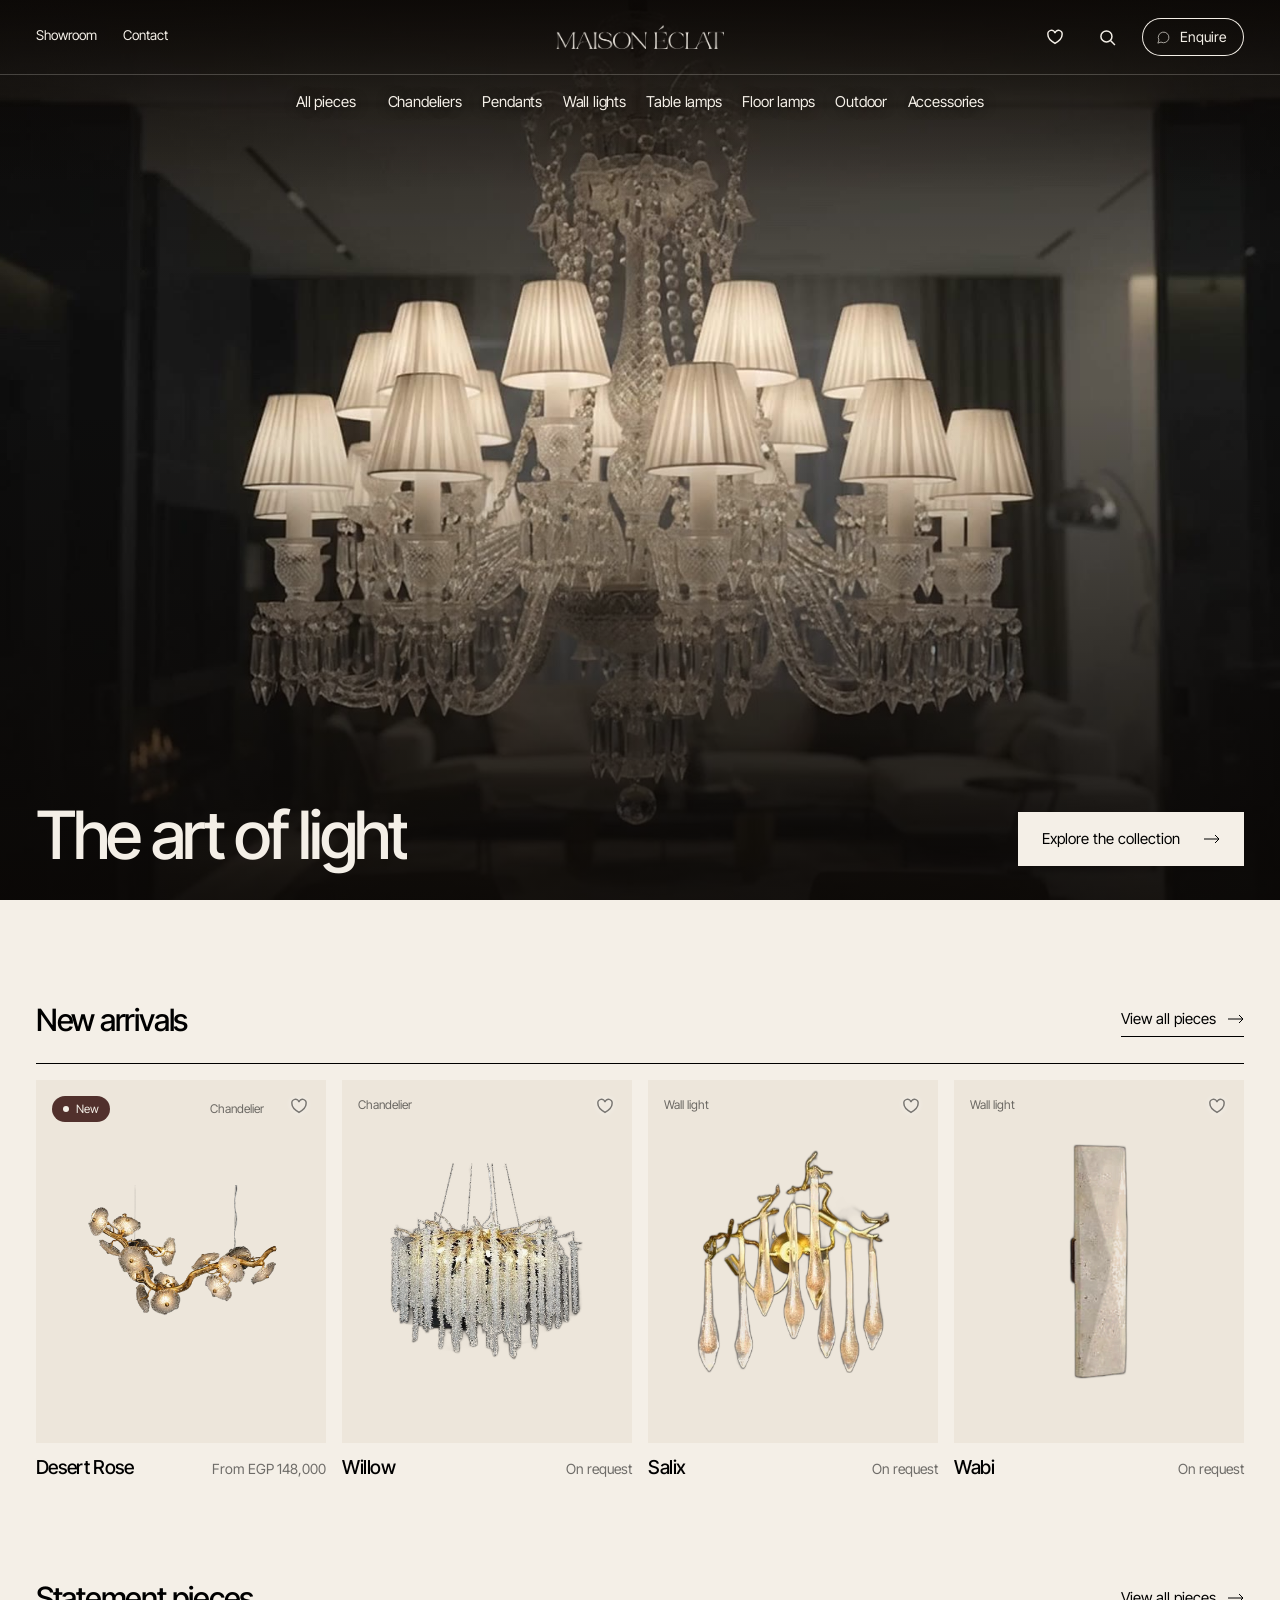
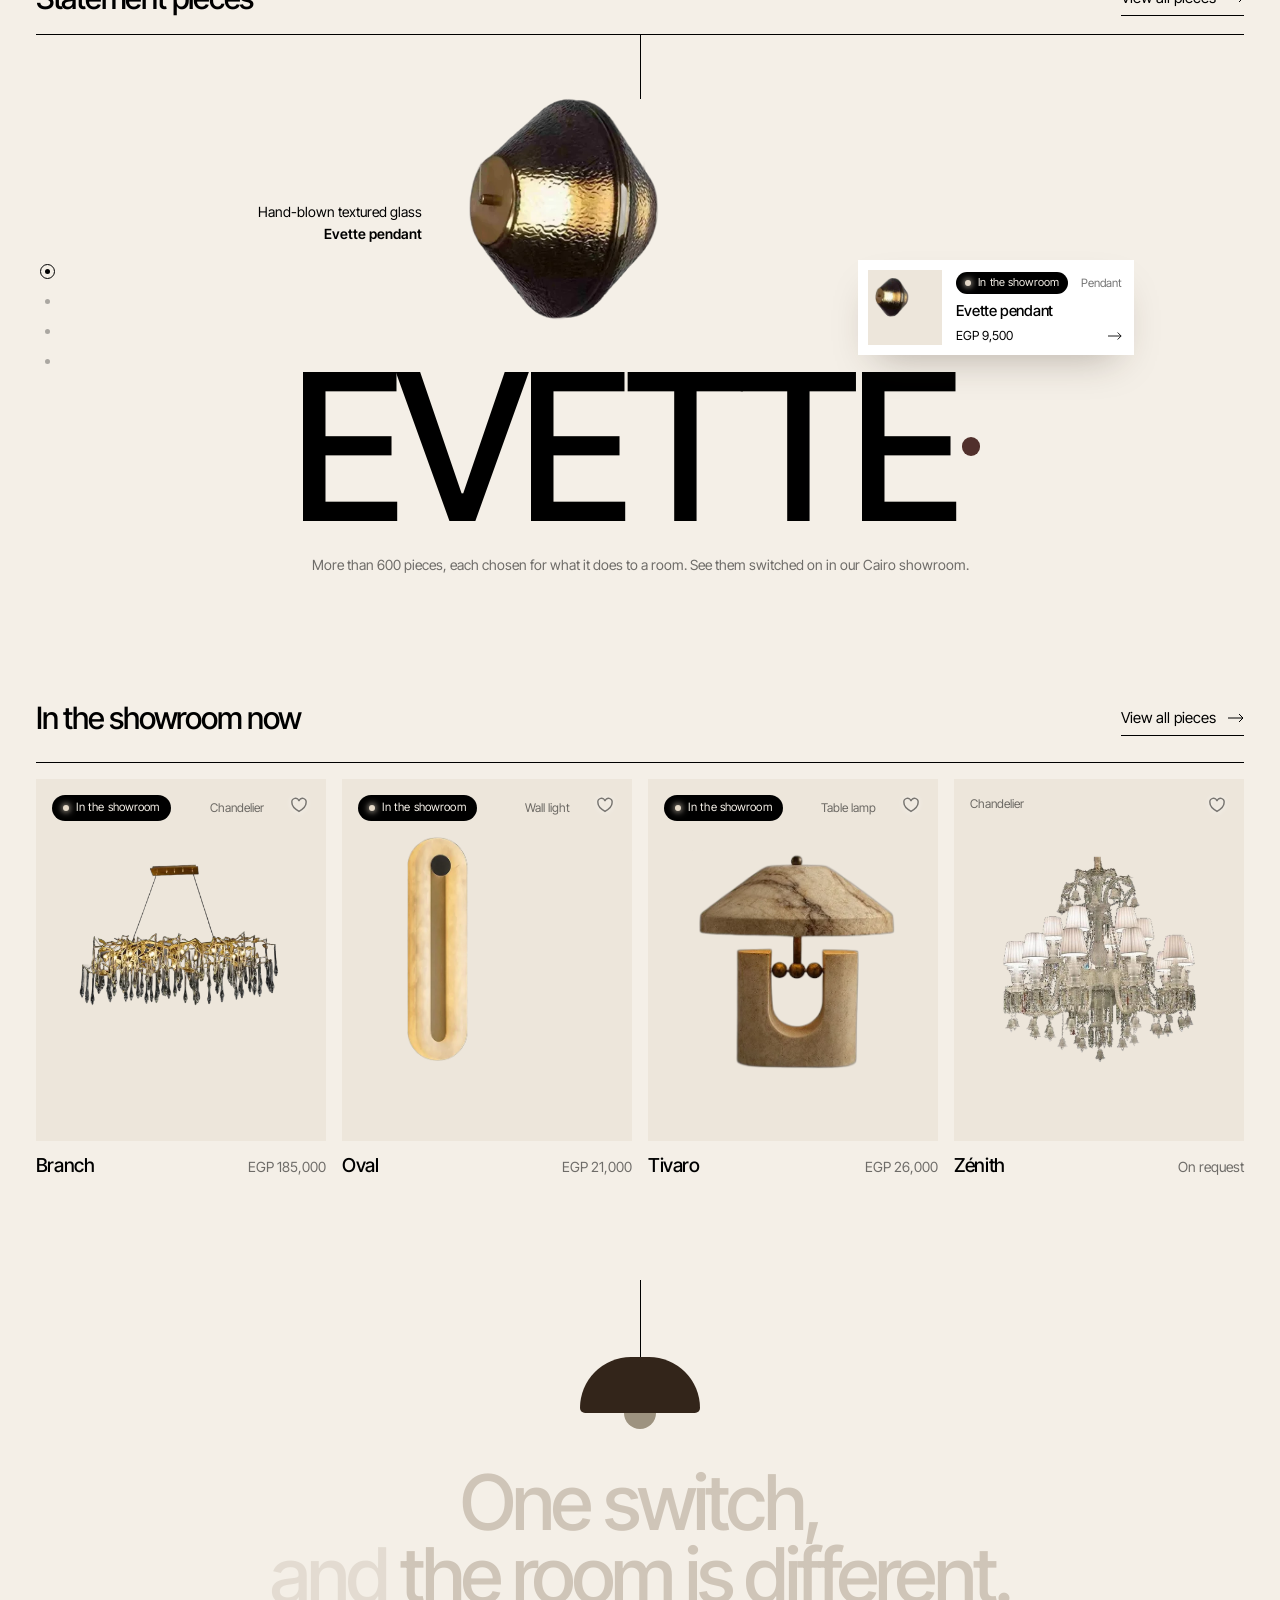
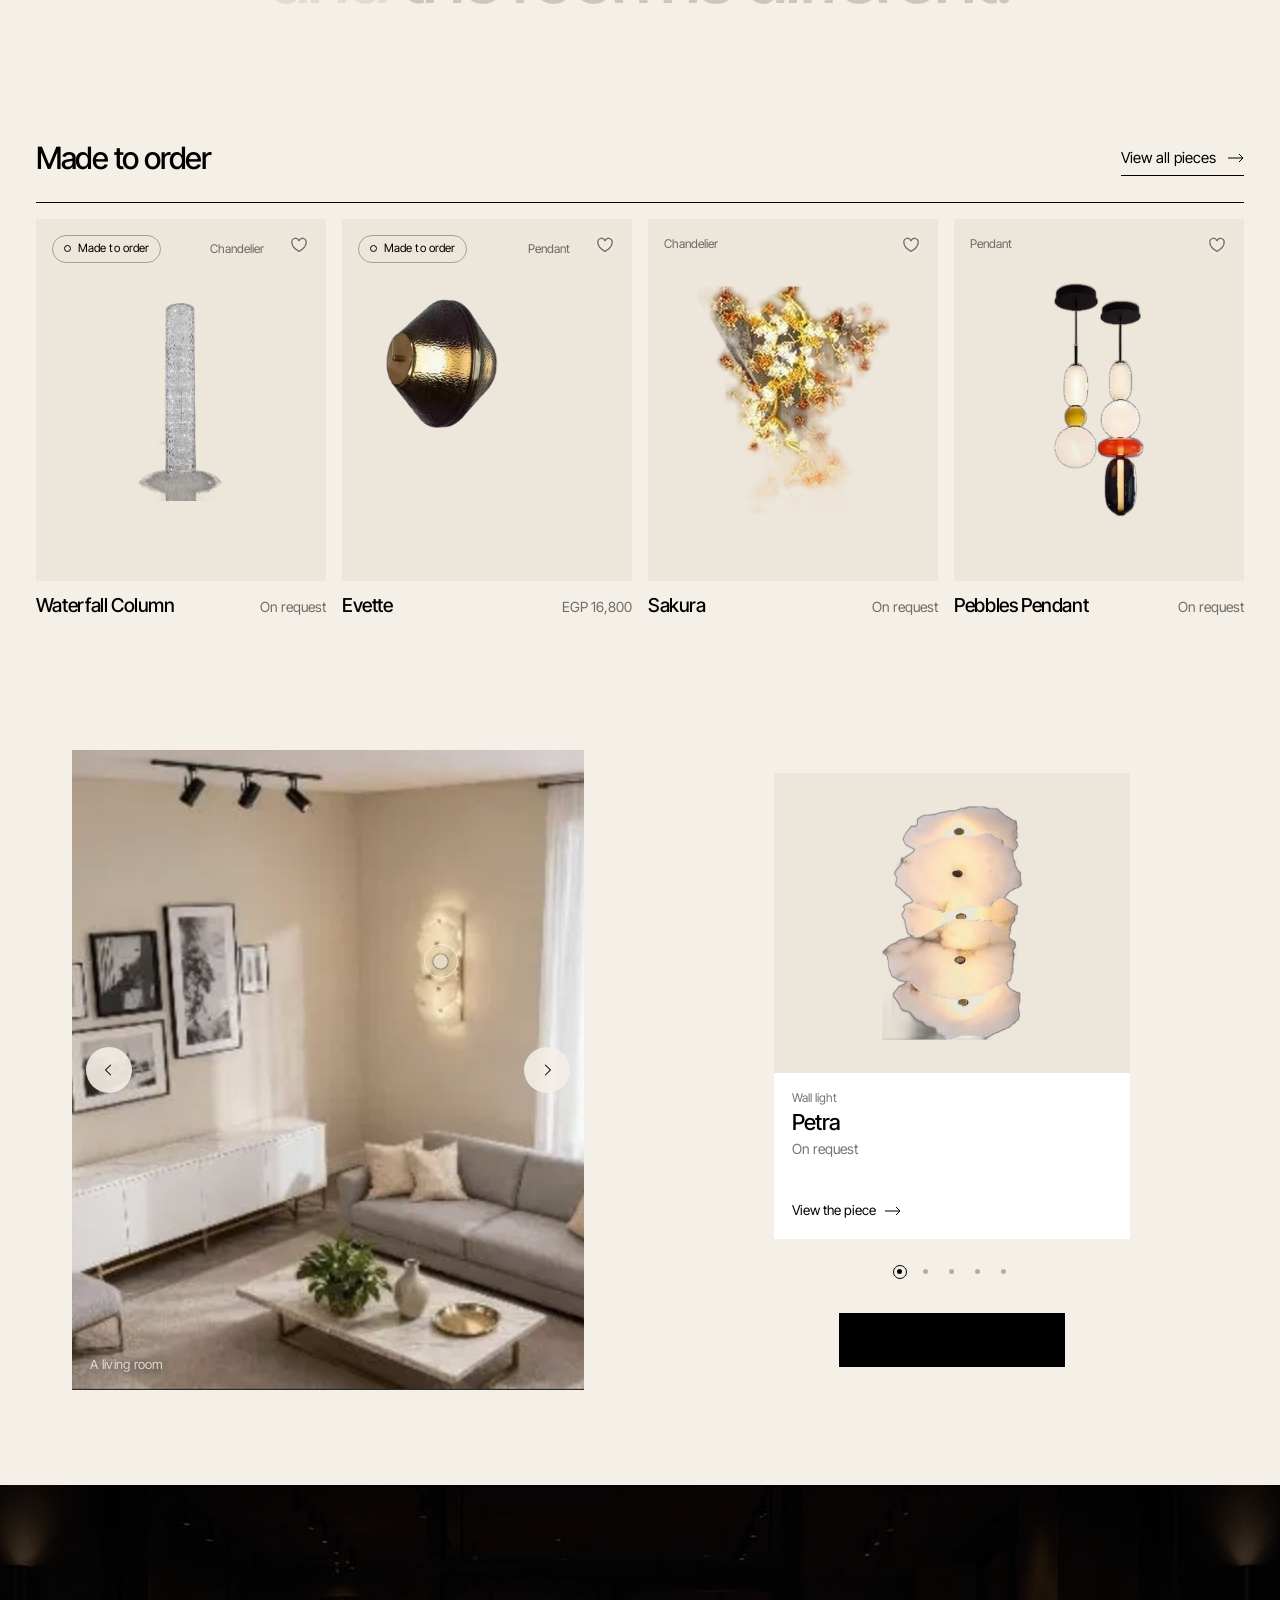
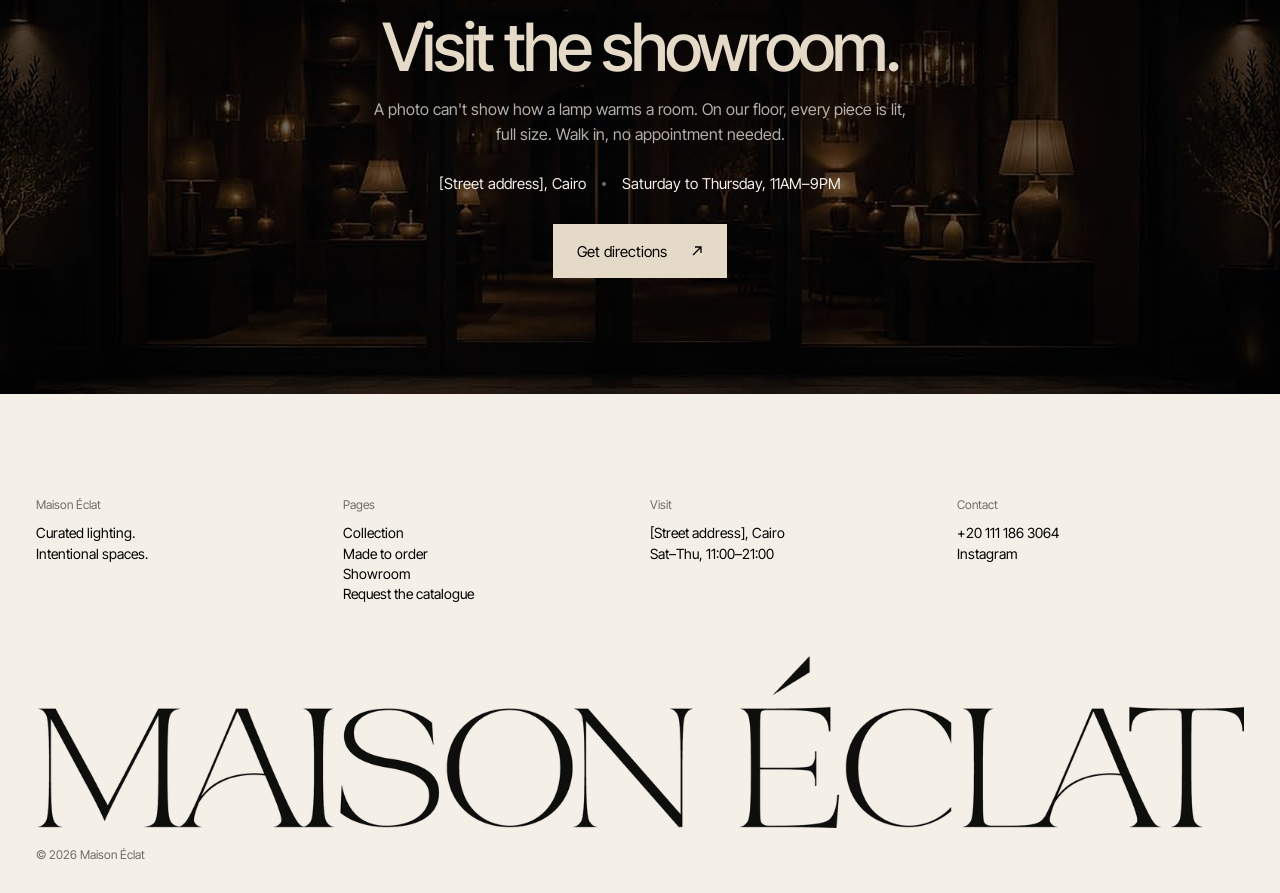
==== docs/index.html @ 2d5cd8d5 "Add files via upload" ====
<!DOCTYPE html>
<html lang="en">
<head>
<meta charset="utf-8"/>
<meta content="width=device-width, initial-scale=1" name="viewport"/>
<title>Maison Éclat</title>
<meta content="Maison Éclat, a lighting showroom in Cairo. Chandeliers, pendants, wall lights and lamps, lit on our floor." name="description"/>
<link href="favicon-32.png" rel="icon" sizes="32x32" type="image/png"/>
<link href="favicon.svg" rel="icon" type="image/svg+xml"/>
<link href="favicon-512.png" rel="icon" sizes="512x512" type="image/png"/>
<link href="favicon-180.png" rel="apple-touch-icon" sizes="180x180"/>
<meta content="#E5D9C8" name="theme-color"/>
<link href="https://fonts.googleapis.com" rel="preconnect"/>
<link crossorigin="" href="https://fonts.gstatic.com" rel="preconnect"/>
<link href="https://fonts.googleapis.com/css2?family=Inter+Tight:ital,wght@0,300;0,400;0,500;0,600;1,400&amp;display=swap" rel="stylesheet"/>
<link href="site.css" rel="stylesheet"/>
<script>window.BASE="";window.SITE={"rooms": [{"title": "A living room", "pins": [0]}, {"title": "The stair hall", "pins": [1]}, {"title": "A reading corner", "pins": [2]}, {"title": "A kitchen table", "pins": [3]}, {"title": "A hotel lobby", "pins": [4, 5]}]};</script>
</head>
<body class="has-phone">
<div class="d3" data-dc-tpl="13" data-page="home">
<div aria-hidden="true" class="d3-bar px" style="transform: translateY(-110%); opacity: 0;">
<div class="nv nv-cold"><div class="nv-top px"><div class="nv-u nv-u1"><button aria-expanded="false" aria-label="Open the menu" class="nb-mb" type="button"><i aria-hidden="true"></i><i aria-hidden="true"></i></button><a class="nv-ul" href="#d3-show">Showroom</a><a class="nv-ul" href="showroom.html">Contact</a></div><a aria-label="Maison Éclat, home" class="nv-wm" href="#"><span class="wm" style="width: 150px;"></span></a><div class="nv-u nv-u2"><button aria-expanded="false" aria-label="Show your saved pieces" class="nb-sv" type="button"><svg aria-hidden="true" fill="none" height="18" stroke="currentColor" stroke-width="1.3" viewbox="0 0 16 16" width="18"><path d="M8 13.6S1.7 9.9 1.7 5.9A3.15 3.15 0 0 1 8 4.6a3.15 3.15 0 0 1 6.3 1.3c0 4-6.3 7.7-6.3 7.7z"></path></svg><sup><span class="sc-interp">0</span></sup></button><button aria-label="Search the collection" class="nb-i nv-si" type="button"><svg aria-hidden="true" fill="none" height="17" stroke="currentColor" stroke-width="1.4" viewbox="0 0 16 16" width="17"><circle cx="7" cy="7" r="5.2"></circle><path d="M10.8 10.8 15 15"></path></svg></button><a class="nb-cta" href="https://wa.me/201111863064?text=Hello%20Maison%20%C3%89clat%2C%20I%20have%20a%20question%20about%20a%20piece." rel="noopener" target="_blank"><svg aria-hidden="true" class="wam" fill="none" height="15" stroke="currentColor" stroke-width="1.5" viewbox="0 0 24 24" width="15"><path d="M3 21l1.7-5A8.5 8.5 0 1 1 8 19.3z"></path></svg><span>Enquire</span></a></div></div><div class="nv-row px"><nav aria-label="Collection" class="nv-ls"><a class="nv-b nv-b2" href="collection.html">All pieces</a><span class="nv-i"><a class="nv-b" href="chandeliers.html">Chandeliers</a><div class="nv-p"><div class="nv-pw px"><div class="nv-col"><span class="nv-k">Collections</span><a href="chandeliers.html#classic">Classic collection</a><a href="chandeliers.html#modern">Modern collection</a><a href="chandeliers.html#glass">Glass collection</a></div><div class="nv-col"><span class="nv-k">Pieces</span><a class="nv-pl" href="piece.html?p=desert-rose">Desert Rose</a><a class="nv-pl" href="piece.html?p=desert-rose">Branch</a><a class="nv-pl" href="piece.html?p=desert-rose">Spiral</a><a class="nv-pl" href="piece.html?p=desert-rose">Waterfall Column</a><a class="nv-all" href="chandeliers.html"><span>All chandeliers</span><svg aria-hidden="true" fill="none" height="10" stroke="currentColor" viewbox="0 0 16 10" width="16"><path d="M0 5h15M11 1l4 4-4 4"></path></svg></a></div><div class="nv-pv"><a class="nv-c def" href="piece.html?p=desert-rose"><span class="nv-sm"><img alt="Desert Rose" src="assets/161d7544adaf3555a5c7c3f9e8e49911.webp"/></span><span class="nv-sx"><span class="nv-sk">The statement piece</span><b>Desert Rose</b><em>Glass, gilded metal</em><span class="nv-sp">From EGP 148,000</span></span></a><a class="nv-c nvpv" href="piece.html?p=desert-rose"><span class="nv-sm"><img alt="Desert Rose" src="assets/161d7544adaf3555a5c7c3f9e8e49911.webp"/></span><span class="nv-sx"><span class="nv-sk">See the piece</span><b>Desert Rose</b><em>Glass, gilded metal</em><span class="nv-sp">From EGP 148,000</span></span></a><a class="nv-c nvpv" href="piece.html?p=branch"><span class="nv-sm"><img alt="Branch" src="assets/2b227a72a7ec6e00573e0648a656e3c6.webp"/></span><span class="nv-sx"><span class="nv-sk">See the piece</span><b>Branch</b><em>Crystal, brass</em><span class="nv-sp">EGP 185,000</span></span></a><a class="nv-c nvpv" href="piece.html?p=spiral"><span class="nv-sm"><img alt="Spiral" src="assets/7345e2e78b6c7c5b1e20e24486b006a8.webp"/></span><span class="nv-sx"><span class="nv-sk">See the piece</span><b>Spiral</b><em>Crystal, chrome</em><span class="nv-sp">From EGP 96,000</span></span></a><a class="nv-c nvpv" href="piece.html?p=waterfall-column"><span class="nv-sm"><img alt="Waterfall Column" src="assets/e0e13a2b151fdf653414b2777e8ae5de.webp"/></span><span class="nv-sx"><span class="nv-sk">See the piece</span><b>Waterfall Column</b><em>Crystal</em><span class="nv-sp">On request</span></span></a></div></div></div></span><span class="nv-i"><a class="nv-b" href="pendants.html">Pendants</a><div class="nv-p"><div class="nv-pw px two"><div class="nv-col"><span class="nv-k">Pieces</span><a class="nv-pl" href="piece.html?p=prism">Prism</a><a class="nv-pl" href="piece.html?p=prism">Evette</a><a class="nv-pl" href="piece.html?p=prism">Mirza</a><a class="nv-pl" href="piece.html?p=prism">Lantern</a><a class="nv-all" href="pendants.html"><span>All pendants</span><svg aria-hidden="true" fill="none" height="10" stroke="currentColor" viewbox="0 0 16 10" width="16"><path d="M0 5h15M11 1l4 4-4 4"></path></svg></a></div><div class="nv-pv"><a class="nv-c def" href="piece.html?p=prism"><span class="nv-sm"><img alt="Prism" src="assets/1299a019108e423f42d9e288007b2902.webp"/></span><span class="nv-sx"><span class="nv-sk">The statement piece</span><b>Prism</b><em>Coloured crystal</em><span class="nv-sp">EGP 42,000</span></span></a><a class="nv-c nvpv" href="piece.html?p=prism"><span class="nv-sm"><img alt="Prism" src="assets/1299a019108e423f42d9e288007b2902.webp"/></span><span class="nv-sx"><span class="nv-sk">See the piece</span><b>Prism</b><em>Coloured crystal</em><span class="nv-sp">EGP 42,000</span></span></a><a class="nv-c nvpv" href="piece.html?p=evette"><span class="nv-sm"><img alt="Evette" src="assets/e4f3b8eaede5a2e6843042b1c167b238.webp"/></span><span class="nv-sx"><span class="nv-sk">See the piece</span><b>Evette</b><em>Smoked glass, brass</em><span class="nv-sp">EGP 16,800</span></span></a><a class="nv-c nvpv" href="piece.html?p=mirza"><span class="nv-sm"><img alt="Mirza" src="assets/44ac0b63d1808f04ef20f3b6501ed9cb.webp"/></span><span class="nv-sx"><span class="nv-sk">See the piece</span><b>Mirza</b><em>Glass, wood</em><span class="nv-sp">On request</span></span></a><a class="nv-c nvpv" href="piece.html?p=lantern"><span class="nv-sm"><img alt="Lantern" src="assets/0bec61b82d9d845c0ccecc4bb3849c14.webp"/></span><span class="nv-sx"><span class="nv-sk">See the piece</span><b>Lantern</b><em>Metal, opal glass</em><span class="nv-sp">EGP 11,200</span></span></a></div></div></div></span><span class="nv-i"><a class="nv-b" href="wall-lights.html">Wall lights</a><div class="nv-p"><div class="nv-pw px two"><div class="nv-col"><span class="nv-k">Pieces</span><a class="nv-pl" href="piece.html?p=stacked-alabaster">Stacked Alabaster</a><a class="nv-pl" href="piece.html?p=stacked-alabaster">Oval</a><a class="nv-pl" href="piece.html?p=stacked-alabaster">Petal</a><a class="nv-pl" href="piece.html?p=stacked-alabaster">Formosa</a><a class="nv-all" href="wall-lights.html"><span>All wall lights</span><svg aria-hidden="true" fill="none" height="10" stroke="currentColor" viewbox="0 0 16 10" width="16"><path d="M0 5h15M11 1l4 4-4 4"></path></svg></a></div><div class="nv-pv"><a class="nv-c def" href="piece.html?p=stacked-alabaster"><span class="nv-sm"><img alt="Stacked Alabaster" src="assets/55c3eedc41c176a95378549bb8019d7a.webp"/></span><span class="nv-sx"><span class="nv-sk">The statement piece</span><b>Stacked Alabaster</b><em>Alabaster, brass</em><span class="nv-sp">EGP 19,500</span></span></a><a class="nv-c nvpv" href="piece.html?p=stacked-alabaster"><span class="nv-sm"><img alt="Stacked Alabaster" src="assets/55c3eedc41c176a95378549bb8019d7a.webp"/></span><span class="nv-sx"><span class="nv-sk">See the piece</span><b>Stacked Alabaster</b><em>Alabaster, brass</em><span class="nv-sp">EGP 19,500</span></span></a><a class="nv-c nvpv" href="piece.html?p=oval"><span class="nv-sm"><img alt="Oval" src="assets/8e643a083cf4c824cb2175f503297165.webp"/></span><span class="nv-sx"><span class="nv-sk">See the piece</span><b>Oval</b><em>Alabaster</em><span class="nv-sp">EGP 21,000</span></span></a><a class="nv-c nvpv" href="piece.html?p=petal"><span class="nv-sm"><img alt="Petal" src="assets/286ad7222d1efd08d86ab4639a7570b2.webp"/></span><span class="nv-sx"><span class="nv-sk">See the piece</span><b>Petal</b><em>Alabaster</em><span class="nv-sp">EGP 14,500</span></span></a><a class="nv-c nvpv" href="piece.html?p=formosa"><span class="nv-sm"><img alt="Formosa" src="assets/4733f0b7d663e05d6c4eee8dcdc4c944.webp"/></span><span class="nv-sx"><span class="nv-sk">See the piece</span><b>Formosa</b><em>Marble, bronze</em><span class="nv-sp">EGP 24,000</span></span></a></div></div></div></span><span class="nv-i"><a class="nv-b" href="table-lamps.html">Table lamps</a><div class="nv-p"><div class="nv-pw px two"><div class="nv-col"><span class="nv-k">Pieces</span><a class="nv-pl" href="piece.html?p=tivaro">Mushroom</a><a class="nv-pl" href="piece.html?p=tivaro">Tivaro</a><a class="nv-pl" href="piece.html?p=tivaro">Crystal Waterfall</a><a class="nv-all" href="table-lamps.html"><span>All table lamps</span><svg aria-hidden="true" fill="none" height="10" stroke="currentColor" viewbox="0 0 16 10" width="16"><path d="M0 5h15M11 1l4 4-4 4"></path></svg></a></div><div class="nv-pv"><a class="nv-c def" href="piece.html?p=tivaro"><span class="nv-sm"><img alt="Tivaro" src="assets/2518200d46ae546dc89507ffa08bab92.webp"/></span><span class="nv-sx"><span class="nv-sk">The statement piece</span><b>Tivaro</b><em>Travertine</em><span class="nv-sp">EGP 26,000</span></span></a><a class="nv-c nvpv" href="piece.html?p=mushroom"><span class="nv-sm"><img alt="Mushroom" src="assets/a6cf27a4dba06b9fb7057b75b2ebd129.webp"/></span><span class="nv-sx"><span class="nv-sk">See the piece</span><b>Mushroom</b><em>Travertine, metal</em><span class="nv-sp">EGP 12,500</span></span></a><a class="nv-c nvpv" href="piece.html?p=tivaro"><span class="nv-sm"><img alt="Tivaro" src="assets/2518200d46ae546dc89507ffa08bab92.webp"/></span><span class="nv-sx"><span class="nv-sk">See the piece</span><b>Tivaro</b><em>Travertine</em><span class="nv-sp">EGP 26,000</span></span></a><a class="nv-c nvpv" href="piece.html?p=crystal-waterfall"><span class="nv-sm"><img alt="Crystal Waterfall" src="assets/fa04153e085896e1be23d315075e6703.webp"/></span><span class="nv-sx"><span class="nv-sk">See the piece</span><b>Crystal Waterfall</b><em>Crystal, chrome</em><span class="nv-sp">EGP 32,000</span></span></a></div></div></div></span><span class="nv-i"><a class="nv-b" href="floor-lamps.html">Floor lamps</a><div class="nv-p"><div class="nv-pw px two"><div class="nv-col"><span class="nv-k">Pieces</span><a class="nv-pl" href="piece.html?p=totem">Totem</a><a class="nv-all" href="floor-lamps.html"><span>All floor lamps</span><svg aria-hidden="true" fill="none" height="10" stroke="currentColor" viewbox="0 0 16 10" width="16"><path d="M0 5h15M11 1l4 4-4 4"></path></svg></a></div><div class="nv-pv"><a class="nv-c def" href="piece.html?p=totem"><span class="nv-sm"><img alt="Totem" src="assets/95cddb35463c74a8410fdbba63c231b1.webp"/></span><span class="nv-sx"><span class="nv-sk">The statement piece</span><b>Totem</b><em>Alabaster</em><span class="nv-sp">EGP 58,000</span></span></a><a class="nv-c nvpv" href="piece.html?p=totem"><span class="nv-sm"><img alt="Totem" src="assets/95cddb35463c74a8410fdbba63c231b1.webp"/></span><span class="nv-sx"><span class="nv-sk">See the piece</span><b>Totem</b><em>Alabaster</em><span class="nv-sp">EGP 58,000</span></span></a></div></div></div></span><span class="nv-i"><a class="nv-b" href="outdoor.html">Outdoor</a><div class="nv-p"><div class="nv-pw px two"><div class="nv-col"><span class="nv-k">Pieces</span><a class="nv-pl" href="piece.html?p=pebble">Pebble</a><a class="nv-all" href="outdoor.html"><span>All outdoor</span><svg aria-hidden="true" fill="none" height="10" stroke="currentColor" viewbox="0 0 16 10" width="16"><path d="M0 5h15M11 1l4 4-4 4"></path></svg></a></div><div class="nv-pv"><a class="nv-c def" href="piece.html?p=pebble"><span class="nv-sm"><img alt="Pebble" src="assets/7d35291b5eab7c91e36046d24f7003be.webp"/></span><span class="nv-sx"><span class="nv-sk">The statement piece</span><b>Pebble</b><em>Stone composite</em><span class="nv-sp">EGP 9,800</span></span></a><a class="nv-c nvpv" href="piece.html?p=pebble"><span class="nv-sm"><img alt="Pebble" src="assets/7d35291b5eab7c91e36046d24f7003be.webp"/></span><span class="nv-sx"><span class="nv-sk">See the piece</span><b>Pebble</b><em>Stone composite</em><span class="nv-sp">EGP 9,800</span></span></a></div></div></div></span><span class="nv-i"><a class="nv-b" href="accessories.html">Accessories</a><div class="nv-p"><div class="nv-pw px"><div class="nv-col"><span class="nv-k">Collections</span><a href="accessories.html">Bulbs</a><a href="accessories.html">Shades</a><a href="accessories.html">Dimmers and switches</a><a href="accessories.html">Ceiling roses</a><a href="accessories.html">Cords and cables</a></div><div class="nv-col"><span class="nv-k">Pieces</span><a class="nv-pl" href="collection.html">Care kit</a><a class="nv-pl" href="collection.html">Crystal cleaner</a><a class="nv-pl" href="collection.html">Spare glass</a><a class="nv-all" href="accessories.html"><span>All accessories</span><svg aria-hidden="true" fill="none" height="10" stroke="currentColor" viewbox="0 0 16 10" width="16"><path d="M0 5h15M11 1l4 4-4 4"></path></svg></a></div><div class="nv-pv"><a class="nv-c def" href="collection.html"><span class="nv-sm"><img alt="Care kit" src="data:image/svg+xml,%3Csvg xmlns='http://www.w3.org/2000/svg' width='420' height='420'%3E%3Crect x='10' y='10' width='400' height='400' fill='none' stroke='%23CBBBA4' stroke-width='1.4' stroke-dasharray='8 8'/%3E%3Ctext x='210' y='216' text-anchor='middle' font-family='Inter Tight, Helvetica, sans-serif' font-size='15' fill='%23907F6B'%3EPhoto to come%3C/text%3E%3C/svg%3E"/></span><span class="nv-sx"><span class="nv-sk">The statement piece</span><b>Care kit</b><em>[Material]</em><span class="nv-sp">From [EGP 0,000]</span></span></a><a class="nv-c nvpv" href="collection.html"><span class="nv-sm"><img alt="Care kit" src="data:image/svg+xml,%3Csvg xmlns='http://www.w3.org/2000/svg' width='420' height='420'%3E%3Crect x='10' y='10' width='400' height='400' fill='none' stroke='%23CBBBA4' stroke-width='1.4' stroke-dasharray='8 8'/%3E%3Ctext x='210' y='216' text-anchor='middle' font-family='Inter Tight, Helvetica, sans-serif' font-size='15' fill='%23907F6B'%3EPhoto to come%3C/text%3E%3C/svg%3E"/></span><span class="nv-sx"><span class="nv-sk">See the piece</span><b>Care kit</b><em>[Material]</em><span class="nv-sp">From [EGP 0,000]</span></span></a><a class="nv-c nvpv" href="collection.html"><span class="nv-sm"><img alt="Crystal cleaner" src="data:image/svg+xml,%3Csvg xmlns='http://www.w3.org/2000/svg' width='420' height='420'%3E%3Crect x='10' y='10' width='400' height='400' fill='none' stroke='%23CBBBA4' stroke-width='1.4' stroke-dasharray='8 8'/%3E%3Ctext x='210' y='216' text-anchor='middle' font-family='Inter Tight, Helvetica, sans-serif' font-size='15' fill='%23907F6B'%3EPhoto to come%3C/text%3E%3C/svg%3E"/></span><span class="nv-sx"><span class="nv-sk">See the piece</span><b>Crystal cleaner</b><em>[Material]</em><span class="nv-sp">From [EGP 0,000]</span></span></a><a class="nv-c nvpv" href="collection.html"><span class="nv-sm"><img alt="Spare glass" src="data:image/svg+xml,%3Csvg xmlns='http://www.w3.org/2000/svg' width='420' height='420'%3E%3Crect x='10' y='10' width='400' height='400' fill='none' stroke='%23CBBBA4' stroke-width='1.4' stroke-dasharray='8 8'/%3E%3Ctext x='210' y='216' text-anchor='middle' font-family='Inter Tight, Helvetica, sans-serif' font-size='15' fill='%23907F6B'%3EPhoto to come%3C/text%3E%3C/svg%3E"/></span><span class="nv-sx"><span class="nv-sk">See the piece</span><b>Spare glass</b><em>[Material]</em><span class="nv-sp">From [EGP 0,000]</span></span></a></div></div></div></span></nav></div></div>
</div>
<section aria-labelledby="d3-h1" class="hero3 seen" id="d3-hero">
<div class="h3-g">
<div class="h3-film">
<video aria-label="A crystal chandelier in a dark room, the camera moving slowly in" autoplay="autoplay" id="d3-v" loop="" playsinline="" poster="assets/ba7bd4a4912631602a867c2ac174a03a.jpg" preload="auto" src="assets/2ea1195e56934fa57ce304f215710c0c.mp4"></video>
<header class="h3-bar px">
<div class="nv nv-cold"><div class="nv-top px"><div class="nv-u nv-u1"><button aria-expanded="false" aria-label="Open the menu" class="nb-mb" type="button"><i aria-hidden="true"></i><i aria-hidden="true"></i></button><a class="nv-ul" href="#d3-show">Showroom</a><a class="nv-ul" href="showroom.html">Contact</a></div><a aria-label="Maison Éclat, home" class="nv-wm" href="#"><span class="wm" style="width: 170px;"></span></a><div class="nv-u nv-u2"><button aria-expanded="false" aria-label="Show your saved pieces" class="nb-sv" type="button"><svg aria-hidden="true" fill="none" height="18" stroke="currentColor" stroke-width="1.3" viewbox="0 0 16 16" width="18"><path d="M8 13.6S1.7 9.9 1.7 5.9A3.15 3.15 0 0 1 8 4.6a3.15 3.15 0 0 1 6.3 1.3c0 4-6.3 7.7-6.3 7.7z"></path></svg><sup><span class="sc-interp">0</span></sup></button><button aria-label="Search the collection" class="nb-i nv-si" type="button"><svg aria-hidden="true" fill="none" height="17" stroke="currentColor" stroke-width="1.4" viewbox="0 0 16 16" width="17"><circle cx="7" cy="7" r="5.2"></circle><path d="M10.8 10.8 15 15"></path></svg></button><a class="nb-cta" href="https://wa.me/201111863064?text=Hello%20Maison%20%C3%89clat%2C%20I%20have%20a%20question%20about%20a%20piece." rel="noopener" target="_blank"><svg aria-hidden="true" class="wam" fill="none" height="15" stroke="currentColor" stroke-width="1.5" viewbox="0 0 24 24" width="15"><path d="M3 21l1.7-5A8.5 8.5 0 1 1 8 19.3z"></path></svg><span>Enquire</span></a></div></div><div class="nv-row px"><nav aria-label="Collection" class="nv-ls"><a class="nv-b nv-b2" href="collection.html">All pieces</a><span class="nv-i"><a class="nv-b" href="chandeliers.html">Chandeliers</a><div class="nv-p"><div class="nv-pw px"><div class="nv-col"><span class="nv-k">Collections</span><a href="chandeliers.html#classic">Classic collection</a><a href="chandeliers.html#modern">Modern collection</a><a href="chandeliers.html#glass">Glass collection</a></div><div class="nv-col"><span class="nv-k">Pieces</span><a class="nv-pl" href="piece.html?p=desert-rose">Desert Rose</a><a class="nv-pl" href="piece.html?p=desert-rose">Branch</a><a class="nv-pl" href="piece.html?p=desert-rose">Spiral</a><a class="nv-pl" href="piece.html?p=desert-rose">Waterfall Column</a><a class="nv-all" href="chandeliers.html"><span>All chandeliers</span><svg aria-hidden="true" fill="none" height="10" stroke="currentColor" viewbox="0 0 16 10" width="16"><path d="M0 5h15M11 1l4 4-4 4"></path></svg></a></div><div class="nv-pv"><a class="nv-c def" href="piece.html?p=desert-rose"><span class="nv-sm"><img alt="Desert Rose" src="assets/161d7544adaf3555a5c7c3f9e8e49911.webp"/></span><span class="nv-sx"><span class="nv-sk">The statement piece</span><b>Desert Rose</b><em>Glass, gilded metal</em><span class="nv-sp">From EGP 148,000</span></span></a><a class="nv-c nvpv" href="piece.html?p=desert-rose"><span class="nv-sm"><img alt="Desert Rose" src="assets/161d7544adaf3555a5c7c3f9e8e49911.webp"/></span><span class="nv-sx"><span class="nv-sk">See the piece</span><b>Desert Rose</b><em>Glass, gilded metal</em><span class="nv-sp">From EGP 148,000</span></span></a><a class="nv-c nvpv" href="piece.html?p=branch"><span class="nv-sm"><img alt="Branch" src="assets/2b227a72a7ec6e00573e0648a656e3c6.webp"/></span><span class="nv-sx"><span class="nv-sk">See the piece</span><b>Branch</b><em>Crystal, brass</em><span class="nv-sp">EGP 185,000</span></span></a><a class="nv-c nvpv" href="piece.html?p=spiral"><span class="nv-sm"><img alt="Spiral" src="assets/7345e2e78b6c7c5b1e20e24486b006a8.webp"/></span><span class="nv-sx"><span class="nv-sk">See the piece</span><b>Spiral</b><em>Crystal, chrome</em><span class="nv-sp">From EGP 96,000</span></span></a><a class="nv-c nvpv" href="piece.html?p=waterfall-column"><span class="nv-sm"><img alt="Waterfall Column" src="assets/e0e13a2b151fdf653414b2777e8ae5de.webp"/></span><span class="nv-sx"><span class="nv-sk">See the piece</span><b>Waterfall Column</b><em>Crystal</em><span class="nv-sp">On request</span></span></a></div></div></div></span><span class="nv-i"><a class="nv-b" href="pendants.html">Pendants</a><div class="nv-p"><div class="nv-pw px two"><div class="nv-col"><span class="nv-k">Pieces</span><a class="nv-pl" href="piece.html?p=prism">Prism</a><a class="nv-pl" href="piece.html?p=prism">Evette</a><a class="nv-pl" href="piece.html?p=prism">Mirza</a><a class="nv-pl" href="piece.html?p=prism">Lantern</a><a class="nv-all" href="pendants.html"><span>All pendants</span><svg aria-hidden="true" fill="none" height="10" stroke="currentColor" viewbox="0 0 16 10" width="16"><path d="M0 5h15M11 1l4 4-4 4"></path></svg></a></div><div class="nv-pv"><a class="nv-c def" href="piece.html?p=prism"><span class="nv-sm"><img alt="Prism" src="assets/1299a019108e423f42d9e288007b2902.webp"/></span><span class="nv-sx"><span class="nv-sk">The statement piece</span><b>Prism</b><em>Coloured crystal</em><span class="nv-sp">EGP 42,000</span></span></a><a class="nv-c nvpv" href="piece.html?p=prism"><span class="nv-sm"><img alt="Prism" src="assets/1299a019108e423f42d9e288007b2902.webp"/></span><span class="nv-sx"><span class="nv-sk">See the piece</span><b>Prism</b><em>Coloured crystal</em><span class="nv-sp">EGP 42,000</span></span></a><a class="nv-c nvpv" href="piece.html?p=evette"><span class="nv-sm"><img alt="Evette" src="assets/e4f3b8eaede5a2e6843042b1c167b238.webp"/></span><span class="nv-sx"><span class="nv-sk">See the piece</span><b>Evette</b><em>Smoked glass, brass</em><span class="nv-sp">EGP 16,800</span></span></a><a class="nv-c nvpv" href="piece.html?p=mirza"><span class="nv-sm"><img alt="Mirza" src="assets/44ac0b63d1808f04ef20f3b6501ed9cb.webp"/></span><span class="nv-sx"><span class="nv-sk">See the piece</span><b>Mirza</b><em>Glass, wood</em><span class="nv-sp">On request</span></span></a><a class="nv-c nvpv" href="piece.html?p=lantern"><span class="nv-sm"><img alt="Lantern" src="assets/0bec61b82d9d845c0ccecc4bb3849c14.webp"/></span><span class="nv-sx"><span class="nv-sk">See the piece</span><b>Lantern</b><em>Metal, opal glass</em><span class="nv-sp">EGP 11,200</span></span></a></div></div></div></span><span class="nv-i"><a class="nv-b" href="wall-lights.html">Wall lights</a><div class="nv-p"><div class="nv-pw px two"><div class="nv-col"><span class="nv-k">Pieces</span><a class="nv-pl" href="piece.html?p=stacked-alabaster">Stacked Alabaster</a><a class="nv-pl" href="piece.html?p=stacked-alabaster">Oval</a><a class="nv-pl" href="piece.html?p=stacked-alabaster">Petal</a><a class="nv-pl" href="piece.html?p=stacked-alabaster">Formosa</a><a class="nv-all" href="wall-lights.html"><span>All wall lights</span><svg aria-hidden="true" fill="none" height="10" stroke="currentColor" viewbox="0 0 16 10" width="16"><path d="M0 5h15M11 1l4 4-4 4"></path></svg></a></div><div class="nv-pv"><a class="nv-c def" href="piece.html?p=stacked-alabaster"><span class="nv-sm"><img alt="Stacked Alabaster" src="assets/55c3eedc41c176a95378549bb8019d7a.webp"/></span><span class="nv-sx"><span class="nv-sk">The statement piece</span><b>Stacked Alabaster</b><em>Alabaster, brass</em><span class="nv-sp">EGP 19,500</span></span></a><a class="nv-c nvpv" href="piece.html?p=stacked-alabaster"><span class="nv-sm"><img alt="Stacked Alabaster" src="assets/55c3eedc41c176a95378549bb8019d7a.webp"/></span><span class="nv-sx"><span class="nv-sk">See the piece</span><b>Stacked Alabaster</b><em>Alabaster, brass</em><span class="nv-sp">EGP 19,500</span></span></a><a class="nv-c nvpv" href="piece.html?p=oval"><span class="nv-sm"><img alt="Oval" src="assets/8e643a083cf4c824cb2175f503297165.webp"/></span><span class="nv-sx"><span class="nv-sk">See the piece</span><b>Oval</b><em>Alabaster</em><span class="nv-sp">EGP 21,000</span></span></a><a class="nv-c nvpv" href="piece.html?p=petal"><span class="nv-sm"><img alt="Petal" src="assets/286ad7222d1efd08d86ab4639a7570b2.webp"/></span><span class="nv-sx"><span class="nv-sk">See the piece</span><b>Petal</b><em>Alabaster</em><span class="nv-sp">EGP 14,500</span></span></a><a class="nv-c nvpv" href="piece.html?p=formosa"><span class="nv-sm"><img alt="Formosa" src="assets/4733f0b7d663e05d6c4eee8dcdc4c944.webp"/></span><span class="nv-sx"><span class="nv-sk">See the piece</span><b>Formosa</b><em>Marble, bronze</em><span class="nv-sp">EGP 24,000</span></span></a></div></div></div></span><span class="nv-i"><a class="nv-b" href="table-lamps.html">Table lamps</a><div class="nv-p"><div class="nv-pw px two"><div class="nv-col"><span class="nv-k">Pieces</span><a class="nv-pl" href="piece.html?p=tivaro">Mushroom</a><a class="nv-pl" href="piece.html?p=tivaro">Tivaro</a><a class="nv-pl" href="piece.html?p=tivaro">Crystal Waterfall</a><a class="nv-all" href="table-lamps.html"><span>All table lamps</span><svg aria-hidden="true" fill="none" height="10" stroke="currentColor" viewbox="0 0 16 10" width="16"><path d="M0 5h15M11 1l4 4-4 4"></path></svg></a></div><div class="nv-pv"><a class="nv-c def" href="piece.html?p=tivaro"><span class="nv-sm"><img alt="Tivaro" src="assets/2518200d46ae546dc89507ffa08bab92.webp"/></span><span class="nv-sx"><span class="nv-sk">The statement piece</span><b>Tivaro</b><em>Travertine</em><span class="nv-sp">EGP 26,000</span></span></a><a class="nv-c nvpv" href="piece.html?p=mushroom"><span class="nv-sm"><img alt="Mushroom" src="assets/a6cf27a4dba06b9fb7057b75b2ebd129.webp"/></span><span class="nv-sx"><span class="nv-sk">See the piece</span><b>Mushroom</b><em>Travertine, metal</em><span class="nv-sp">EGP 12,500</span></span></a><a class="nv-c nvpv" href="piece.html?p=tivaro"><span class="nv-sm"><img alt="Tivaro" src="assets/2518200d46ae546dc89507ffa08bab92.webp"/></span><span class="nv-sx"><span class="nv-sk">See the piece</span><b>Tivaro</b><em>Travertine</em><span class="nv-sp">EGP 26,000</span></span></a><a class="nv-c nvpv" href="piece.html?p=crystal-waterfall"><span class="nv-sm"><img alt="Crystal Waterfall" src="assets/fa04153e085896e1be23d315075e6703.webp"/></span><span class="nv-sx"><span class="nv-sk">See the piece</span><b>Crystal Waterfall</b><em>Crystal, chrome</em><span class="nv-sp">EGP 32,000</span></span></a></div></div></div></span><span class="nv-i"><a class="nv-b" href="floor-lamps.html">Floor lamps</a><div class="nv-p"><div class="nv-pw px two"><div class="nv-col"><span class="nv-k">Pieces</span><a class="nv-pl" href="piece.html?p=totem">Totem</a><a class="nv-all" href="floor-lamps.html"><span>All floor lamps</span><svg aria-hidden="true" fill="none" height="10" stroke="currentColor" viewbox="0 0 16 10" width="16"><path d="M0 5h15M11 1l4 4-4 4"></path></svg></a></div><div class="nv-pv"><a class="nv-c def" href="piece.html?p=totem"><span class="nv-sm"><img alt="Totem" src="assets/95cddb35463c74a8410fdbba63c231b1.webp"/></span><span class="nv-sx"><span class="nv-sk">The statement piece</span><b>Totem</b><em>Alabaster</em><span class="nv-sp">EGP 58,000</span></span></a><a class="nv-c nvpv" href="piece.html?p=totem"><span class="nv-sm"><img alt="Totem" src="assets/95cddb35463c74a8410fdbba63c231b1.webp"/></span><span class="nv-sx"><span class="nv-sk">See the piece</span><b>Totem</b><em>Alabaster</em><span class="nv-sp">EGP 58,000</span></span></a></div></div></div></span><span class="nv-i"><a class="nv-b" href="outdoor.html">Outdoor</a><div class="nv-p"><div class="nv-pw px two"><div class="nv-col"><span class="nv-k">Pieces</span><a class="nv-pl" href="piece.html?p=pebble">Pebble</a><a class="nv-all" href="outdoor.html"><span>All outdoor</span><svg aria-hidden="true" fill="none" height="10" stroke="currentColor" viewbox="0 0 16 10" width="16"><path d="M0 5h15M11 1l4 4-4 4"></path></svg></a></div><div class="nv-pv"><a class="nv-c def" href="piece.html?p=pebble"><span class="nv-sm"><img alt="Pebble" src="assets/7d35291b5eab7c91e36046d24f7003be.webp"/></span><span class="nv-sx"><span class="nv-sk">The statement piece</span><b>Pebble</b><em>Stone composite</em><span class="nv-sp">EGP 9,800</span></span></a><a class="nv-c nvpv" href="piece.html?p=pebble"><span class="nv-sm"><img alt="Pebble" src="assets/7d35291b5eab7c91e36046d24f7003be.webp"/></span><span class="nv-sx"><span class="nv-sk">See the piece</span><b>Pebble</b><em>Stone composite</em><span class="nv-sp">EGP 9,800</span></span></a></div></div></div></span><span class="nv-i"><a class="nv-b" href="accessories.html">Accessories</a><div class="nv-p"><div class="nv-pw px"><div class="nv-col"><span class="nv-k">Collections</span><a href="accessories.html">Bulbs</a><a href="accessories.html">Shades</a><a href="accessories.html">Dimmers and switches</a><a href="accessories.html">Ceiling roses</a><a href="accessories.html">Cords and cables</a></div><div class="nv-col"><span class="nv-k">Pieces</span><a class="nv-pl" href="collection.html">Care kit</a><a class="nv-pl" href="collection.html">Crystal cleaner</a><a class="nv-pl" href="collection.html">Spare glass</a><a class="nv-all" href="accessories.html"><span>All accessories</span><svg aria-hidden="true" fill="none" height="10" stroke="currentColor" viewbox="0 0 16 10" width="16"><path d="M0 5h15M11 1l4 4-4 4"></path></svg></a></div><div class="nv-pv"><a class="nv-c def" href="collection.html"><span class="nv-sm"><img alt="Care kit" src="data:image/svg+xml,%3Csvg xmlns='http://www.w3.org/2000/svg' width='420' height='420'%3E%3Crect x='10' y='10' width='400' height='400' fill='none' stroke='%23CBBBA4' stroke-width='1.4' stroke-dasharray='8 8'/%3E%3Ctext x='210' y='216' text-anchor='middle' font-family='Inter Tight, Helvetica, sans-serif' font-size='15' fill='%23907F6B'%3EPhoto to come%3C/text%3E%3C/svg%3E"/></span><span class="nv-sx"><span class="nv-sk">The statement piece</span><b>Care kit</b><em>[Material]</em><span class="nv-sp">From [EGP 0,000]</span></span></a><a class="nv-c nvpv" href="collection.html"><span class="nv-sm"><img alt="Care kit" src="data:image/svg+xml,%3Csvg xmlns='http://www.w3.org/2000/svg' width='420' height='420'%3E%3Crect x='10' y='10' width='400' height='400' fill='none' stroke='%23CBBBA4' stroke-width='1.4' stroke-dasharray='8 8'/%3E%3Ctext x='210' y='216' text-anchor='middle' font-family='Inter Tight, Helvetica, sans-serif' font-size='15' fill='%23907F6B'%3EPhoto to come%3C/text%3E%3C/svg%3E"/></span><span class="nv-sx"><span class="nv-sk">See the piece</span><b>Care kit</b><em>[Material]</em><span class="nv-sp">From [EGP 0,000]</span></span></a><a class="nv-c nvpv" href="collection.html"><span class="nv-sm"><img alt="Crystal cleaner" src="data:image/svg+xml,%3Csvg xmlns='http://www.w3.org/2000/svg' width='420' height='420'%3E%3Crect x='10' y='10' width='400' height='400' fill='none' stroke='%23CBBBA4' stroke-width='1.4' stroke-dasharray='8 8'/%3E%3Ctext x='210' y='216' text-anchor='middle' font-family='Inter Tight, Helvetica, sans-serif' font-size='15' fill='%23907F6B'%3EPhoto to come%3C/text%3E%3C/svg%3E"/></span><span class="nv-sx"><span class="nv-sk">See the piece</span><b>Crystal cleaner</b><em>[Material]</em><span class="nv-sp">From [EGP 0,000]</span></span></a><a class="nv-c nvpv" href="collection.html"><span class="nv-sm"><img alt="Spare glass" src="data:image/svg+xml,%3Csvg xmlns='http://www.w3.org/2000/svg' width='420' height='420'%3E%3Crect x='10' y='10' width='400' height='400' fill='none' stroke='%23CBBBA4' stroke-width='1.4' stroke-dasharray='8 8'/%3E%3Ctext x='210' y='216' text-anchor='middle' font-family='Inter Tight, Helvetica, sans-serif' font-size='15' fill='%23907F6B'%3EPhoto to come%3C/text%3E%3C/svg%3E"/></span><span class="nv-sx"><span class="nv-sk">See the piece</span><b>Spare glass</b><em>[Material]</em><span class="nv-sp">From [EGP 0,000]</span></span></a></div></div></div></span></nav></div></div>
</header>
<div class="h3-in"><h1 id="d3-h1"><span><b>The art of light</b></span></h1><a class="d3-btn h3-cta" href="collection.html"><span>Explore the collection</span><svg aria-hidden="true" fill="none" height="10" stroke="currentColor" viewbox="0 0 16 10" width="16"><path d="M0 5h15M11 1l4 4-4 4"></path></svg></a></div>
</div>
</div>
</section>
<section aria-labelledby="d3-new-h" class="d3-sec px seen" id="d3-new">
<div class="pr-h">
<h2 id="d3-new-h"><span class="ln"><span>New arrivals</span></span></h2>
<a class="pr-all rv" href="collection.html" style="transition-delay: 0.2s;"><span>View all pieces</span><svg aria-hidden="true" fill="none" height="10" stroke="currentColor" viewbox="0 0 16 10" width="16"><path d="M0 5h15M11 1l4 4-4 4"></path></svg></a>
</div>
<div class="pr-g seen"><div class="pc-w"><a class="pc" href="piece.html?p=desert-rose" style="transition-delay: 0s;"><span class="pc-m"><span class="pc-t"><span class="lb lb-new"><i aria-hidden="true"></i>New</span><span>Chandelier</span></span><img alt="Desert Rose" src="assets/161d7544adaf3555a5c7c3f9e8e49911.webp" style="transition-delay: 0s;"/><span class="pc-go"><svg aria-hidden="true" fill="none" height="12" stroke="currentColor" stroke-width="1.3" viewbox="0 0 12 12" width="12"><path d="M2 10 10 2M4 2h6v6"></path></svg></span></span><span class="pc-b"><b>Desert Rose</b><em>From EGP 148,000</em></span></a><button aria-label="Save Desert Rose to your list" aria-pressed="false" class="sv-b" type="button"><svg aria-hidden="true" class="svm" fill="none" height="18" stroke="currentColor" stroke-width="1.3" viewbox="0 0 16 16" width="18"><path class="svh" d="M8 13.6S1.7 9.9 1.7 5.9A3.15 3.15 0 0 1 8 4.6a3.15 3.15 0 0 1 6.3 1.3c0 4-6.3 7.7-6.3 7.7z"></path></svg></button></div><div class="pc-w"><a class="pc" href="piece.html?p=willow" style="transition-delay: 0.07s;"><span class="pc-m"><span class="pc-t"><span>Chandelier</span></span><img alt="Willow" src="assets/0e549912963bb9948ef8c3b9d96ae03d.webp" style="transition-delay: 0.09s;"/><span class="pc-go"><svg aria-hidden="true" fill="none" height="12" stroke="currentColor" stroke-width="1.3" viewbox="0 0 12 12" width="12"><path d="M2 10 10 2M4 2h6v6"></path></svg></span></span><span class="pc-b"><b>Willow</b><em>On request</em></span></a><button aria-label="Save Willow to your list" aria-pressed="false" class="sv-b" type="button"><svg aria-hidden="true" class="svm" fill="none" height="18" stroke="currentColor" stroke-width="1.3" viewbox="0 0 16 16" width="18"><path class="svh" d="M8 13.6S1.7 9.9 1.7 5.9A3.15 3.15 0 0 1 8 4.6a3.15 3.15 0 0 1 6.3 1.3c0 4-6.3 7.7-6.3 7.7z"></path></svg></button></div><div class="pc-w"><a class="pc" href="piece.html?p=salix" style="transition-delay: 0.14s;"><span class="pc-m"><span class="pc-t"><span>Wall light</span></span><img alt="Salix" src="assets/ffd1fa9dc42095024122a0a3b24cde58.webp" style="transition-delay: 0.18s;"/><span class="pc-go"><svg aria-hidden="true" fill="none" height="12" stroke="currentColor" stroke-width="1.3" viewbox="0 0 12 12" width="12"><path d="M2 10 10 2M4 2h6v6"></path></svg></span></span><span class="pc-b"><b>Salix</b><em>On request</em></span></a><button aria-label="Save Salix to your list" aria-pressed="false" class="sv-b" type="button"><svg aria-hidden="true" class="svm" fill="none" height="18" stroke="currentColor" stroke-width="1.3" viewbox="0 0 16 16" width="18"><path class="svh" d="M8 13.6S1.7 9.9 1.7 5.9A3.15 3.15 0 0 1 8 4.6a3.15 3.15 0 0 1 6.3 1.3c0 4-6.3 7.7-6.3 7.7z"></path></svg></button></div><div class="pc-w"><a class="pc" href="piece.html?p=wabi" style="transition-delay: 0.21s;"><span class="pc-m"><span class="pc-t"><span>Wall light</span></span><img alt="Wabi" src="assets/e62acf71ea965c15981dea8c94f7a89b.webp" style="transition-delay: 0.27s;"/><span class="pc-go"><svg aria-hidden="true" fill="none" height="12" stroke="currentColor" stroke-width="1.3" viewbox="0 0 12 12" width="12"><path d="M2 10 10 2M4 2h6v6"></path></svg></span></span><span class="pc-b"><b>Wabi</b><em>On request</em></span></a><button aria-label="Save Wabi to your list" aria-pressed="false" class="sv-b" type="button"><svg aria-hidden="true" class="svm" fill="none" height="18" stroke="currentColor" stroke-width="1.3" viewbox="0 0 16 16" width="18"><path class="svh" d="M8 13.6S1.7 9.9 1.7 5.9A3.15 3.15 0 0 1 8 4.6a3.15 3.15 0 0 1 6.3 1.3c0 4-6.3 7.7-6.3 7.7z"></path></svg></button></div></div>
</section>
<section aria-labelledby="d3-spot-h" class="d3-sec seen" id="d3-spot">
<div class="px"><div class="sp-h"><h2 class="sp-t rv" id="d3-spot-h">Statement pieces</h2><a class="pr-all rv" href="collection.html"><span>View all pieces</span><svg aria-hidden="true" fill="none" height="10" stroke="currentColor" viewbox="0 0 16 10" width="16"><path d="M0 5h15M11 1l4 4-4 4"></path></svg></a></div></div>
<div aria-live="polite" class="sp">
<span aria-hidden="true" class="sp-cord"></span>
<div class="sp-lamp"><div class="sp-sway"><img alt="Evette pendant" class="sp-l on" src="assets/e4f3b8eaede5a2e6843042b1c167b238.webp"/><img alt="Mira chandelier" class="sp-l" src="assets/a06f8628c6d8ff1455416635cc3c8554.png"/><img alt="Spiral chandelier" class="sp-l" src="assets/7345e2e78b6c7c5b1e20e24486b006a8.webp"/><img alt="Branch chandelier" class="sp-l" src="assets/2b227a72a7ec6e00573e0648a656e3c6.webp"/></div></div>
<p aria-hidden="true" class="sp-word"><span class="sp-w on"><span class="sp-c" style="transition-delay: 0.05s;">E</span><span class="sp-c" style="transition-delay: 0.08s;">v</span><span class="sp-c" style="transition-delay: 0.11s;">e</span><span class="sp-c" style="transition-delay: 0.14s;">t</span><span class="sp-c" style="transition-delay: 0.17s;">t</span><span class="sp-c" style="transition-delay: 0.2s;">e</span><span class="sp-c" style="transition-delay: 0.23s;"><i aria-hidden="true"></i></span></span><span class="sp-w"><span class="sp-c" style="transition-delay: 0.05s;">M</span><span class="sp-c" style="transition-delay: 0.08s;">i</span><span class="sp-c" style="transition-delay: 0.11s;">r</span><span class="sp-c" style="transition-delay: 0.14s;">a</span><span class="sp-c" style="transition-delay: 0.17s;"><i aria-hidden="true"></i></span></span><span class="sp-w"><span class="sp-c" style="transition-delay: 0.05s;">S</span><span class="sp-c" style="transition-delay: 0.08s;">p</span><span class="sp-c" style="transition-delay: 0.11s;">i</span><span class="sp-c" style="transition-delay: 0.14s;">r</span><span class="sp-c" style="transition-delay: 0.17s;">a</span><span class="sp-c" style="transition-delay: 0.2s;">l</span><span class="sp-c" style="transition-delay: 0.23s;"><i aria-hidden="true"></i></span></span><span class="sp-w"><span class="sp-c" style="transition-delay: 0.05s;">B</span><span class="sp-c" style="transition-delay: 0.08s;">r</span><span class="sp-c" style="transition-delay: 0.11s;">a</span><span class="sp-c" style="transition-delay: 0.14s;">n</span><span class="sp-c" style="transition-delay: 0.17s;">c</span><span class="sp-c" style="transition-delay: 0.2s;">h</span><span class="sp-c" style="transition-delay: 0.23s;"><i aria-hidden="true"></i></span></span></p>
<div class="sp-side sp-sl"><span class="sp-s on"><span>Hand-blown textured glass</span><b>Evette pendant</b></span><span class="sp-s"><span>Crystal drops on a web of fine wire</span><b>Mira chandelier</b></span><span class="sp-s"><span>Ribbons of crystal</span><b>Spiral chandelier</b></span><span class="sp-s"><span>Crystal on a brass branch</span><b>Branch chandelier</b></span></div>
<div class="sp-side sp-sr"><span class="sp-s on"><span>On the showroom floor</span><b>EGP 9,500</b></span><span class="sp-s"><span>By Loft It · 80 cm</span><b>On request</b></span><span class="sp-s"><span>For double-height rooms</span><b>From EGP 96,000</b></span><span class="sp-s"><span>In the showroom</span><b>From EGP 185,000</b></span></div>
<div class="sp-cards"><a class="sp-card on" href="collection.html"><span class="sp-ci"><img alt="" src="assets/e4f3b8eaede5a2e6843042b1c167b238.webp"/></span><span class="sp-ct"><span class="sp-cl"><span class="lb lb-show"><i aria-hidden="true"></i>In the showroom</span><span>Pendant</span></span><b>Evette pendant</b><span class="sp-cp"><span>EGP 9,500</span><span class="sp-cgo"><svg aria-hidden="true" fill="none" height="10" stroke="currentColor" viewbox="0 0 16 10" width="16"><path d="M0 5h15M11 1l4 4-4 4"></path></svg></span></span></span></a><a class="sp-card" href="collection.html"><span class="sp-ci"><img alt="" src="assets/a06f8628c6d8ff1455416635cc3c8554.png"/></span><span class="sp-ct"><span class="sp-cl"><span class="lb lb-new"><i aria-hidden="true"></i>New</span><span>Chandelier</span></span><b>Mira chandelier</b><span class="sp-cp"><span>On request</span><span class="sp-cgo"><svg aria-hidden="true" fill="none" height="10" stroke="currentColor" viewbox="0 0 16 10" width="16"><path d="M0 5h15M11 1l4 4-4 4"></path></svg></span></span></span></a><a class="sp-card" href="collection.html"><span class="sp-ci"><img alt="" src="assets/7345e2e78b6c7c5b1e20e24486b006a8.webp"/></span><span class="sp-ct"><span class="sp-cl"><span class="lb lb-new"><i aria-hidden="true"></i>New</span><span>Chandelier</span></span><b>Spiral chandelier</b><span class="sp-cp"><span>From EGP 96,000</span><span class="sp-cgo"><svg aria-hidden="true" fill="none" height="10" stroke="currentColor" viewbox="0 0 16 10" width="16"><path d="M0 5h15M11 1l4 4-4 4"></path></svg></span></span></span></a><a class="sp-card" href="collection.html"><span class="sp-ci"><img alt="" src="assets/2b227a72a7ec6e00573e0648a656e3c6.webp"/></span><span class="sp-ct"><span class="sp-cl"><span class="lb lb-show"><i aria-hidden="true"></i>In the showroom</span><span>Chandelier</span></span><b>Branch chandelier</b><span class="sp-cp"><span>From EGP 185,000</span><span class="sp-cgo"><svg aria-hidden="true" fill="none" height="10" stroke="currentColor" viewbox="0 0 16 10" width="16"><path d="M0 5h15M11 1l4 4-4 4"></path></svg></span></span></span></a></div>
<div aria-label="Choose a piece" class="sp-dots" role="group"><button aria-label="Evette" aria-pressed="true" class="sp-dot" type="button"></button><button aria-label="Mira" aria-pressed="false" class="sp-dot" type="button"></button><button aria-label="Spiral" aria-pressed="false" class="sp-dot" type="button"></button><button aria-label="Branch" aria-pressed="false" class="sp-dot" type="button"></button></div>
<p class="sp-sub">More than 600 pieces, each chosen for what it does to a room. See them switched on in our Cairo showroom.</p>
</div>
</section>
<section aria-labelledby="d3-now-h" class="d3-sec px seen" id="d3-now">
<div class="pr-h">
<h2 id="d3-now-h"><span class="ln"><span>In the showroom now</span></span></h2>
<a class="pr-all rv" href="collection.html" style="transition-delay: 0.2s;"><span>View all pieces</span><svg aria-hidden="true" fill="none" height="10" stroke="currentColor" viewbox="0 0 16 10" width="16"><path d="M0 5h15M11 1l4 4-4 4"></path></svg></a>
</div>
<div class="pr-g seen"><div class="pc-w"><a class="pc" href="piece.html?p=branch" style="transition-delay: 0s;"><span class="pc-m"><span class="pc-t"><span class="lb lb-show"><i aria-hidden="true"></i>In the showroom</span><span>Chandelier</span></span><img alt="Branch" src="assets/2b227a72a7ec6e00573e0648a656e3c6.webp" style="transition-delay: 0s;"/><span class="pc-go"><svg aria-hidden="true" fill="none" height="12" stroke="currentColor" stroke-width="1.3" viewbox="0 0 12 12" width="12"><path d="M2 10 10 2M4 2h6v6"></path></svg></span></span><span class="pc-b"><b>Branch</b><em>EGP 185,000</em></span></a><button aria-label="Save Branch to your list" aria-pressed="false" class="sv-b" type="button"><svg aria-hidden="true" class="svm" fill="none" height="18" stroke="currentColor" stroke-width="1.3" viewbox="0 0 16 16" width="18"><path class="svh" d="M8 13.6S1.7 9.9 1.7 5.9A3.15 3.15 0 0 1 8 4.6a3.15 3.15 0 0 1 6.3 1.3c0 4-6.3 7.7-6.3 7.7z"></path></svg></button></div><div class="pc-w"><a class="pc" href="piece.html?p=oval" style="transition-delay: 0.07s;"><span class="pc-m"><span class="pc-t"><span class="lb lb-show"><i aria-hidden="true"></i>In the showroom</span><span>Wall light</span></span><img alt="Oval" src="assets/8e643a083cf4c824cb2175f503297165.webp" style="transition-delay: 0.09s;"/><span class="pc-go"><svg aria-hidden="true" fill="none" height="12" stroke="currentColor" stroke-width="1.3" viewbox="0 0 12 12" width="12"><path d="M2 10 10 2M4 2h6v6"></path></svg></span></span><span class="pc-b"><b>Oval</b><em>EGP 21,000</em></span></a><button aria-label="Save Oval to your list" aria-pressed="false" class="sv-b" type="button"><svg aria-hidden="true" class="svm" fill="none" height="18" stroke="currentColor" stroke-width="1.3" viewbox="0 0 16 16" width="18"><path class="svh" d="M8 13.6S1.7 9.9 1.7 5.9A3.15 3.15 0 0 1 8 4.6a3.15 3.15 0 0 1 6.3 1.3c0 4-6.3 7.7-6.3 7.7z"></path></svg></button></div><div class="pc-w"><a class="pc" href="piece.html?p=tivaro" style="transition-delay: 0.14s;"><span class="pc-m"><span class="pc-t"><span class="lb lb-show"><i aria-hidden="true"></i>In the showroom</span><span>Table lamp</span></span><img alt="Tivaro" src="assets/2518200d46ae546dc89507ffa08bab92.webp" style="transition-delay: 0.18s;"/><span class="pc-go"><svg aria-hidden="true" fill="none" height="12" stroke="currentColor" stroke-width="1.3" viewbox="0 0 12 12" width="12"><path d="M2 10 10 2M4 2h6v6"></path></svg></span></span><span class="pc-b"><b>Tivaro</b><em>EGP 26,000</em></span></a><button aria-label="Save Tivaro to your list" aria-pressed="false" class="sv-b" type="button"><svg aria-hidden="true" class="svm" fill="none" height="18" stroke="currentColor" stroke-width="1.3" viewbox="0 0 16 16" width="18"><path class="svh" d="M8 13.6S1.7 9.9 1.7 5.9A3.15 3.15 0 0 1 8 4.6a3.15 3.15 0 0 1 6.3 1.3c0 4-6.3 7.7-6.3 7.7z"></path></svg></button></div><div class="pc-w"><a class="pc" href="piece.html?p=zenith" style="transition-delay: 0.21s;"><span class="pc-m"><span class="pc-t"><span>Chandelier</span></span><img alt="Zénith" src="assets/e86c5a332bea5952d4fd8c263e97df71.webp" style="transition-delay: 0.27s;"/><span class="pc-go"><svg aria-hidden="true" fill="none" height="12" stroke="currentColor" stroke-width="1.3" viewbox="0 0 12 12" width="12"><path d="M2 10 10 2M4 2h6v6"></path></svg></span></span><span class="pc-b"><b>Zénith</b><em>On request</em></span></a><button aria-label="Save Zénith to your list" aria-pressed="false" class="sv-b" type="button"><svg aria-hidden="true" class="svm" fill="none" height="18" stroke="currentColor" stroke-width="1.3" viewbox="0 0 16 16" width="18"><path class="svh" d="M8 13.6S1.7 9.9 1.7 5.9A3.15 3.15 0 0 1 8 4.6a3.15 3.15 0 0 1 6.3 1.3c0 4-6.3 7.7-6.3 7.7z"></path></svg></button></div></div>
</section>
<section aria-label="One switch, and the room is different." class="st-b seen" id="d3-stmt">
<span aria-hidden="true" class="st-glow"></span><span aria-hidden="true" class="st-cord"></span><div aria-hidden="true" class="st-lamp"><span class="st-bulb"></span><span class="st-shade"></span></div>
<p aria-hidden="true" class="st-big">One switch,<br/><span class="mu">and</span> the room is different.</p>
</section>
<section aria-labelledby="d3-order-h" class="d3-sec px seen" id="d3-order">
<div class="pr-h">
<h2 id="d3-order-h"><span class="ln"><span>Made to order</span></span></h2>
<a class="pr-all rv" href="collection.html" style="transition-delay: 0.2s;"><span>View all pieces</span><svg aria-hidden="true" fill="none" height="10" stroke="currentColor" viewbox="0 0 16 10" width="16"><path d="M0 5h15M11 1l4 4-4 4"></path></svg></a>
</div>
<div class="pr-g seen"><div class="pc-w"><a class="pc" href="piece.html?p=waterfall-column" style="transition-delay: 0s;"><span class="pc-m"><span class="pc-t"><span class="lb lb-order"><i aria-hidden="true"></i>Made to order</span><span>Chandelier</span></span><img alt="Waterfall Column" src="assets/e0e13a2b151fdf653414b2777e8ae5de.webp" style="transition-delay: 0s;"/><span class="pc-go"><svg aria-hidden="true" fill="none" height="12" stroke="currentColor" stroke-width="1.3" viewbox="0 0 12 12" width="12"><path d="M2 10 10 2M4 2h6v6"></path></svg></span></span><span class="pc-b"><b>Waterfall Column</b><em>On request</em></span></a><button aria-label="Save Waterfall Column to your list" aria-pressed="false" class="sv-b" type="button"><svg aria-hidden="true" class="svm" fill="none" height="18" stroke="currentColor" stroke-width="1.3" viewbox="0 0 16 16" width="18"><path class="svh" d="M8 13.6S1.7 9.9 1.7 5.9A3.15 3.15 0 0 1 8 4.6a3.15 3.15 0 0 1 6.3 1.3c0 4-6.3 7.7-6.3 7.7z"></path></svg></button></div><div class="pc-w"><a class="pc" href="piece.html?p=evette" style="transition-delay: 0.07s;"><span class="pc-m"><span class="pc-t"><span class="lb lb-order"><i aria-hidden="true"></i>Made to order</span><span>Pendant</span></span><img alt="Evette" src="assets/e4f3b8eaede5a2e6843042b1c167b238.webp" style="transition-delay: 0.09s;"/><span class="pc-go"><svg aria-hidden="true" fill="none" height="12" stroke="currentColor" stroke-width="1.3" viewbox="0 0 12 12" width="12"><path d="M2 10 10 2M4 2h6v6"></path></svg></span></span><span class="pc-b"><b>Evette</b><em>EGP 16,800</em></span></a><button aria-label="Save Evette to your list" aria-pressed="false" class="sv-b" type="button"><svg aria-hidden="true" class="svm" fill="none" height="18" stroke="currentColor" stroke-width="1.3" viewbox="0 0 16 16" width="18"><path class="svh" d="M8 13.6S1.7 9.9 1.7 5.9A3.15 3.15 0 0 1 8 4.6a3.15 3.15 0 0 1 6.3 1.3c0 4-6.3 7.7-6.3 7.7z"></path></svg></button></div><div class="pc-w"><a class="pc" href="piece.html?p=sakura" style="transition-delay: 0.14s;"><span class="pc-m"><span class="pc-t"><span>Chandelier</span></span><img alt="Sakura" src="assets/b825c94237f11a2c1e1bc546a8278209.webp" style="transition-delay: 0.18s;"/><span class="pc-go"><svg aria-hidden="true" fill="none" height="12" stroke="currentColor" stroke-width="1.3" viewbox="0 0 12 12" width="12"><path d="M2 10 10 2M4 2h6v6"></path></svg></span></span><span class="pc-b"><b>Sakura</b><em>On request</em></span></a><button aria-label="Save Sakura to your list" aria-pressed="false" class="sv-b" type="button"><svg aria-hidden="true" class="svm" fill="none" height="18" stroke="currentColor" stroke-width="1.3" viewbox="0 0 16 16" width="18"><path class="svh" d="M8 13.6S1.7 9.9 1.7 5.9A3.15 3.15 0 0 1 8 4.6a3.15 3.15 0 0 1 6.3 1.3c0 4-6.3 7.7-6.3 7.7z"></path></svg></button></div><div class="pc-w"><a class="pc" href="piece.html?p=pebbles-pendant" style="transition-delay: 0.21s;"><span class="pc-m"><span class="pc-t"><span>Pendant</span></span><img alt="Pebbles Pendant" src="assets/f6ed96e4ccbcde7c47975f193cbb1a85.webp" style="transition-delay: 0.27s;"/><span class="pc-go"><svg aria-hidden="true" fill="none" height="12" stroke="currentColor" stroke-width="1.3" viewbox="0 0 12 12" width="12"><path d="M2 10 10 2M4 2h6v6"></path></svg></span></span><span class="pc-b"><b>Pebbles Pendant</b><em>On request</em></span></a><button aria-label="Save Pebbles Pendant to your list" aria-pressed="false" class="sv-b" type="button"><svg aria-hidden="true" class="svm" fill="none" height="18" stroke="currentColor" stroke-width="1.3" viewbox="0 0 16 16" width="18"><path class="svh" d="M8 13.6S1.7 9.9 1.7 5.9A3.15 3.15 0 0 1 8 4.6a3.15 3.15 0 0 1 6.3 1.3c0 4-6.3 7.7-6.3 7.7z"></path></svg></button></div></div>
</section>
<section aria-labelledby="d3-room-h" class="d3-sec px seen" id="d3-room"><div class="lk-g rv">
<div class="lk-ph"><img alt="A living room with the Petra wall light lit beside a run of framed prints" class="lk-im on" src="assets/2505d269022658d87fe357f89cdf849f.jpg" style="object-position: 50% 50%;"/><img alt="Glass blossom spilling down a stairwell" class="lk-im" src="assets/dab9db947c8813423bec5d290da87ba2.jpg" style="object-position: 50% 50%;"/><img alt="The Pebbles floor lamp lit beside a window and a low sofa" class="lk-im" src="assets/3520edbffe8987be18110604078c0942.jpg" style="object-position: 50% 50%;"/><img alt="A large Array pendant over a laid table in an open kitchen" class="lk-im" src="assets/fab8224432a01c5a31ed306695387e3b.jpg" style="object-position: 50% 50%;"/><img alt="Two Orbit chandeliers over a lobby bar" class="lk-im" src="assets/49e87d94dca0fcb97bac3cb03a8dda6b.jpg" style="object-position: 50% 50%;"/><button aria-label="Petra, wall light" aria-pressed="true" class="lk-hs in on" style="left: 72%; top: 33%;" type="button"><i aria-hidden="true"></i></button><button aria-label="Sakura, chandelier" aria-pressed="false" class="lk-hs" style="left: 47%; top: 22%;" type="button"><i aria-hidden="true"></i></button><button aria-label="Pebbles Floor, floor lamp" aria-pressed="false" class="lk-hs" style="left: 46%; top: 45%;" type="button"><i aria-hidden="true"></i></button><button aria-label="Array, pendant" aria-pressed="false" class="lk-hs" style="left: 66%; top: 14%;" type="button"><i aria-hidden="true"></i></button><button aria-label="Orbit, chandelier" aria-pressed="false" class="lk-hs" style="left: 28%; top: 45%;" type="button"><i aria-hidden="true"></i></button><button aria-label="Orbit, chandelier" aria-pressed="false" class="lk-hs" style="left: 73%; top: 42%;" type="button"><i aria-hidden="true"></i></button><span class="lk-cap"><span class="sc-interp">A living room</span></span><button aria-label="Previous room" class="lk-arr lk-pv" type="button"><svg aria-hidden="true" fill="none" height="18" stroke="currentColor" stroke-width="1.4" viewbox="0 0 24 24" width="18"><path d="M14.5 5 7.5 12l7 7"></path></svg></button><button aria-label="Next room" class="lk-arr lk-nx" type="button"><svg aria-hidden="true" fill="none" height="18" stroke="currentColor" stroke-width="1.4" viewbox="0 0 24 24" width="18"><path d="M9.5 5l7 7-7 7"></path></svg></button></div>
<div class="lk-r">
<div aria-live="polite" class="lk-cards"><a class="lk-card on" href="piece.html?p=petra"><span class="lk-ci"><img alt="Petra" src="assets/fb92f01a475229e28633ee61b7e74009.webp"/></span><span class="lk-ct"><span class="lk-cl"><span>Wall light</span></span><b>Petra</b><em>On request</em><span class="lk-cgo">View the piece <svg aria-hidden="true" fill="none" height="10" stroke="currentColor" viewbox="0 0 16 10" width="16"><path d="M0 5h15M11 1l4 4-4 4"></path></svg></span></span></a><a class="lk-card" href="piece.html?p=sakura"><span class="lk-ci"><img alt="Sakura" src="assets/b825c94237f11a2c1e1bc546a8278209.webp"/></span><span class="lk-ct"><span class="lk-cl"><span>Chandelier</span></span><b>Sakura</b><em>On request</em><span class="lk-cgo">View the piece <svg aria-hidden="true" fill="none" height="10" stroke="currentColor" viewbox="0 0 16 10" width="16"><path d="M0 5h15M11 1l4 4-4 4"></path></svg></span></span></a><a class="lk-card" href="piece.html?p=pebbles-floor"><span class="lk-ci"><img alt="Pebbles Floor" src="assets/4b4e7737b5d024217d95950a8426fdda.webp"/></span><span class="lk-ct"><span class="lk-cl"><span>Floor lamp</span></span><b>Pebbles Floor</b><em>On request</em><span class="lk-cgo">View the piece <svg aria-hidden="true" fill="none" height="10" stroke="currentColor" viewbox="0 0 16 10" width="16"><path d="M0 5h15M11 1l4 4-4 4"></path></svg></span></span></a><a class="lk-card" href="piece.html?p=array"><span class="lk-ci"><img alt="Array" src="assets/1757636fc1dd1aa2bbfeac6a470c396b.webp"/></span><span class="lk-ct"><span class="lk-cl"><span>Pendant</span></span><b>Array</b><em>On request</em><span class="lk-cgo">View the piece <svg aria-hidden="true" fill="none" height="10" stroke="currentColor" viewbox="0 0 16 10" width="16"><path d="M0 5h15M11 1l4 4-4 4"></path></svg></span></span></a><a class="lk-card" href="piece.html?p=orbit"><span class="lk-ci"><img alt="Orbit" src="assets/f025c2ef2a385240e5d1bf2c9e21f783.webp"/></span><span class="lk-ct"><span class="lk-cl"><span>Chandelier</span></span><b>Orbit</b><em>On request</em><span class="lk-cgo">View the piece <svg aria-hidden="true" fill="none" height="10" stroke="currentColor" viewbox="0 0 16 10" width="16"><path d="M0 5h15M11 1l4 4-4 4"></path></svg></span></span></a><a class="lk-card" href="piece.html?p=orbit"><span class="lk-ci"><img alt="Orbit" src="assets/f025c2ef2a385240e5d1bf2c9e21f783.webp"/></span><span class="lk-ct"><span class="lk-cl"><span>Chandelier</span></span><b>Orbit</b><em>On request</em><span class="lk-cgo">View the piece <svg aria-hidden="true" fill="none" height="10" stroke="currentColor" viewbox="0 0 16 10" width="16"><path d="M0 5h15M11 1l4 4-4 4"></path></svg></span></span></a></div>
<div aria-label="Choose a room" class="lk-dots" role="group"><button aria-label="A living room" aria-pressed="true" class="lk-dot" type="button"></button><button aria-label="The stair hall" aria-pressed="false" class="lk-dot" type="button"></button><button aria-label="A reading corner" aria-pressed="false" class="lk-dot" type="button"></button><button aria-label="A kitchen table" aria-pressed="false" class="lk-dot" type="button"></button><button aria-label="A hotel lobby" aria-pressed="false" class="lk-dot" type="button"></button></div>
<a class="d3-btn lk-cta rv" href="collection.html" style="transition-delay: 0.25s;"><span>Explore the collection</span><svg aria-hidden="true" fill="none" height="10" stroke="currentColor" viewbox="0 0 16 10" width="16"><path d="M0 5h15M11 1l4 4-4 4"></path></svg></a>
</div>
</div>
</section>
<section aria-labelledby="d3-show-h" class="shb seen" id="d3-show">
<img alt="" aria-hidden="true" class="shb-ph" src="assets/ecc6c0a2349127207ecc1fcbfc88dde3.jpg" style="transform: translateY(0%);"/>
<div class="shb-in rv">
<h2 id="d3-show-h">Visit the showroom.</h2>
<p>A photo can't show how a lamp warms a room. On our floor, every piece is lit, full size. Walk in, no appointment needed.</p>
<div class="shb-rw"><span>[Street address], Cairo</span><i aria-hidden="true"></i><span>Saturday to Thursday, 11AM–9PM</span></div>
<a class="d3-btn shb-btn" href="https://www.google.com/maps/search/?api=1&amp;query=Maison%20%C3%89clat%20Cairo" rel="noopener" target="_blank"><span>Get directions</span><svg aria-hidden="true" fill="none" height="12" stroke="currentColor" stroke-width="1.3" viewbox="0 0 12 12" width="12"><path d="M2 10 10 2M4 2h6v6"></path></svg></a>
</div>
</section>


<footer class="d3-foot px seen" id="d3-foot">
<div class="d3-foot-t rv"><div><h4>Maison Éclat</h4><p>Curated lighting.<br/>Intentional spaces.</p></div><div><h4>Pages</h4><p>Collection<br/>Made to order<br/>Showroom<br/><a href="https://wa.me/201111863064?text=Hello%20Maison%20%C3%89clat%2C%20please%20send%20me%20the%202026%20catalogue.">Request the catalogue</a></p></div><div><h4>Visit</h4><p>[Street address], Cairo<br/>Sat–Thu, 11:00–21:00</p></div><div><h4>Contact</h4><p>+20 111 186 3064<br/>Instagram</p></div></div>
<div class="d3-wmw"><span class="wm" style="width: 100%; color: rgb(0, 0, 0);"></span></div>
<div class="d3-base"><span>© 2026 Maison Éclat</span></div>
</footer></div>
<div class="ph" data-dc-tpl="13" data-page="home"><div class="bar bar-d"><button aria-label="Open the menu" class="ic" type="button"><svg aria-hidden="true" fill="none" height="12" stroke="currentColor" stroke-width="1.5" viewbox="0 0 19 12" width="19"><path d="M0 1h19M0 11h19"></path></svg></button><span class="wm" style="width: 124px;"></span><span class="acts"><button aria-label="Search the collection" class="ic" type="button"><svg aria-hidden="true" fill="none" height="18" stroke="currentColor" stroke-width="1.3" viewbox="0 0 18 18" width="18"><circle cx="8" cy="8" r="6"></circle><path d="M12.4 12.4 17 17"></path></svg></button><button aria-label="Saved pieces" class="ic" type="button"><svg aria-hidden="true" fill="none" height="18" stroke="currentColor" stroke-width="1.3" viewbox="0 0 16 16" width="18"><path d="M8 13.6S1.7 9.9 1.7 5.9A3.15 3.15 0 0 1 8 4.6a3.15 3.15 0 0 1 6.3 1.3c0 4-6.3 7.7-6.3 7.7z"></path></svg></button></span></div><div class="ha"><img alt="A crystal chandelier lit in a dark room" src="assets/ba7bd4a4912631602a867c2ac174a03a.jpg"/><div class="ha-in"><h1>The art<br/>of light</h1><p>Every piece lit and full size on our floor.</p><a class="btn lt" href="#"><span>See the collection</span></a></div></div><section aria-labelledby="s-new" class="sec seen"><div class="sh"><h2 id="s-new">New arrivals</h2></div><div class="g2"><a class="pc" href="#"><span class="pc-m"><span class="pc-lb">New</span><button aria-label="Save Desert Rose" class="pc-sv" type="button"><span><svg aria-hidden="true" class="svm" fill="none" height="18" stroke="currentColor" stroke-width="1.3" viewbox="0 0 16 16" width="18"><path class="svh" d="M8 13.6S1.7 9.9 1.7 5.9A3.15 3.15 0 0 1 8 4.6a3.15 3.15 0 0 1 6.3 1.3c0 4-6.3 7.7-6.3 7.7z"></path></svg></span></button><img alt="Desert Rose" src="assets/161d7544adaf3555a5c7c3f9e8e49911.webp"/></span><span class="pc-t"><b>Desert Rose</b><em>Chandelier</em></span><span class="pc-p">From EGP 148,000</span></a><a class="pc" href="#"><span class="pc-m"><button aria-label="Save Willow" class="pc-sv" type="button"><span><svg aria-hidden="true" class="svm" fill="none" height="18" stroke="currentColor" stroke-width="1.3" viewbox="0 0 16 16" width="18"><path class="svh" d="M8 13.6S1.7 9.9 1.7 5.9A3.15 3.15 0 0 1 8 4.6a3.15 3.15 0 0 1 6.3 1.3c0 4-6.3 7.7-6.3 7.7z"></path></svg></span></button><img alt="Willow" src="assets/0e549912963bb9948ef8c3b9d96ae03d.webp"/></span><span class="pc-t"><b>Willow</b><em>Chandelier</em></span><span class="pc-p">On request</span></a><a class="pc" href="#"><span class="pc-m"><button aria-label="Save Salix" class="pc-sv" type="button"><span><svg aria-hidden="true" class="svm" fill="none" height="18" stroke="currentColor" stroke-width="1.3" viewbox="0 0 16 16" width="18"><path class="svh" d="M8 13.6S1.7 9.9 1.7 5.9A3.15 3.15 0 0 1 8 4.6a3.15 3.15 0 0 1 6.3 1.3c0 4-6.3 7.7-6.3 7.7z"></path></svg></span></button><img alt="Salix" src="assets/ffd1fa9dc42095024122a0a3b24cde58.webp"/></span><span class="pc-t"><b>Salix</b><em>Wall light</em></span><span class="pc-p">On request</span></a><a class="pc" href="#"><span class="pc-m"><button aria-label="Save Wabi" class="pc-sv" type="button"><span><svg aria-hidden="true" class="svm" fill="none" height="18" stroke="currentColor" stroke-width="1.3" viewbox="0 0 16 16" width="18"><path class="svh" d="M8 13.6S1.7 9.9 1.7 5.9A3.15 3.15 0 0 1 8 4.6a3.15 3.15 0 0 1 6.3 1.3c0 4-6.3 7.7-6.3 7.7z"></path></svg></span></button><img alt="Wabi" src="assets/e62acf71ea965c15981dea8c94f7a89b.webp"/></span><span class="pc-t"><b>Wabi</b><em>Wall light</em></span><span class="pc-p">On request</span></a></div><div class="sec-f"><a class="btn" href="#"><span>See all pieces</span></a></div></section><section aria-labelledby="s-sp" class="sec seen"><div class="sh"><h2 id="s-sp">Statement pieces</h2></div><div aria-live="polite" class="sp"><span aria-hidden="true" class="sp-cord"></span><div class="sp-lamp"><div class="sp-sway"><img alt="Evette pendant" class="sp-l on" src="assets/e4f3b8eaede5a2e6843042b1c167b238.webp"/><img alt="Mira chandelier" class="sp-l" src="assets/a06f8628c6d8ff1455416635cc3c8554.png"/><img alt="Spiral chandelier" class="sp-l" src="assets/7345e2e78b6c7c5b1e20e24486b006a8.webp"/><img alt="Branch chandelier" class="sp-l" src="assets/2b227a72a7ec6e00573e0648a656e3c6.webp"/></div></div><p aria-hidden="true" class="sp-word"><span class="sp-w on"><span class="sp-c" style="transition-delay: 0.05s;">E</span><span class="sp-c" style="transition-delay: 0.08s;">V</span><span class="sp-c" style="transition-delay: 0.11s;">E</span><span class="sp-c" style="transition-delay: 0.14s;">T</span><span class="sp-c" style="transition-delay: 0.17s;">T</span><span class="sp-c" style="transition-delay: 0.2s;">E</span><span class="sp-c" style="transition-delay: 0.23s;"><i aria-hidden="true"></i></span></span><span class="sp-w"><span class="sp-c" style="transition-delay: 0.05s;">M</span><span class="sp-c" style="transition-delay: 0.08s;">I</span><span class="sp-c" style="transition-delay: 0.11s;">R</span><span class="sp-c" style="transition-delay: 0.14s;">A</span><span class="sp-c" style="transition-delay: 0.17s;"><i aria-hidden="true"></i></span></span><span class="sp-w"><span class="sp-c" style="transition-delay: 0.05s;">S</span><span class="sp-c" style="transition-delay: 0.08s;">P</span><span class="sp-c" style="transition-delay: 0.11s;">I</span><span class="sp-c" style="transition-delay: 0.14s;">R</span><span class="sp-c" style="transition-delay: 0.17s;">A</span><span class="sp-c" style="transition-delay: 0.2s;">L</span><span class="sp-c" style="transition-delay: 0.23s;"><i aria-hidden="true"></i></span></span><span class="sp-w"><span class="sp-c" style="transition-delay: 0.05s;">B</span><span class="sp-c" style="transition-delay: 0.08s;">R</span><span class="sp-c" style="transition-delay: 0.11s;">A</span><span class="sp-c" style="transition-delay: 0.14s;">N</span><span class="sp-c" style="transition-delay: 0.17s;">C</span><span class="sp-c" style="transition-delay: 0.2s;">H</span><span class="sp-c" style="transition-delay: 0.23s;"><i aria-hidden="true"></i></span></span></p></div><div class="sp-meta"><span class="sp-s on"><span>Hand-blown textured glass</span><b>Evette pendant</b></span><span class="sp-s"><span>Crystal drops on a web of fine wire</span><b>Mira chandelier</b></span><span class="sp-s"><span>Ribbons of crystal</span><b>Spiral chandelier</b></span><span class="sp-s"><span>Crystal on a brass branch</span><b>Branch chandelier</b></span></div><div class="sp-cards"><a class="sp-card on" href="#"><span class="sp-ci"><img alt="" src="assets/e4f3b8eaede5a2e6843042b1c167b238.webp"/></span><span class="sp-ct"><span class="sp-cl"><span class="sp-clb">In the showroom</span><span>Pendant</span></span><span class="sp-cp"><b>EGP 9,500</b><span class="sp-cgo"><svg aria-hidden="true" fill="none" height="9" stroke="currentColor" viewbox="0 0 16 10" width="15"><path d="M0 5h15M11 1l4 4-4 4"></path></svg></span></span></span></a><a class="sp-card" href="#"><span class="sp-ci"><img alt="" src="assets/a06f8628c6d8ff1455416635cc3c8554.png"/></span><span class="sp-ct"><span class="sp-cl"><span class="sp-clb">New</span><span>Chandelier</span></span><span class="sp-cp"><b>On request</b><span class="sp-cgo"><svg aria-hidden="true" fill="none" height="9" stroke="currentColor" viewbox="0 0 16 10" width="15"><path d="M0 5h15M11 1l4 4-4 4"></path></svg></span></span></span></a><a class="sp-card" href="#"><span class="sp-ci"><img alt="" src="assets/7345e2e78b6c7c5b1e20e24486b006a8.webp"/></span><span class="sp-ct"><span class="sp-cl"><span class="sp-clb">New</span><span>Chandelier</span></span><span class="sp-cp"><b>From EGP 96,000</b><span class="sp-cgo"><svg aria-hidden="true" fill="none" height="9" stroke="currentColor" viewbox="0 0 16 10" width="15"><path d="M0 5h15M11 1l4 4-4 4"></path></svg></span></span></span></a><a class="sp-card" href="#"><span class="sp-ci"><img alt="" src="assets/2b227a72a7ec6e00573e0648a656e3c6.webp"/></span><span class="sp-ct"><span class="sp-cl"><span class="sp-clb">In the showroom</span><span>Chandelier</span></span><span class="sp-cp"><b>From EGP 185,000</b><span class="sp-cgo"><svg aria-hidden="true" fill="none" height="9" stroke="currentColor" viewbox="0 0 16 10" width="15"><path d="M0 5h15M11 1l4 4-4 4"></path></svg></span></span></span></a></div><div aria-label="Choose a piece" class="sp-dots" role="group"><button aria-label="Evette" aria-pressed="true" class="sp-dot" type="button"></button><button aria-label="Mira" aria-pressed="false" class="sp-dot" type="button"></button><button aria-label="Spiral" aria-pressed="false" class="sp-dot" type="button"></button><button aria-label="Branch" aria-pressed="false" class="sp-dot" type="button"></button></div></section><section aria-labelledby="s-now" class="sec seen"><div class="sh"><h2 id="s-now">In the showroom now</h2></div><div class="g2"><a class="pc" href="#"><span class="pc-m"><span class="pc-lb">In the showroom</span><button aria-label="Save Branch" class="pc-sv" type="button"><span><svg aria-hidden="true" class="svm" fill="none" height="18" stroke="currentColor" stroke-width="1.3" viewbox="0 0 16 16" width="18"><path class="svh" d="M8 13.6S1.7 9.9 1.7 5.9A3.15 3.15 0 0 1 8 4.6a3.15 3.15 0 0 1 6.3 1.3c0 4-6.3 7.7-6.3 7.7z"></path></svg></span></button><img alt="Branch" src="assets/2b227a72a7ec6e00573e0648a656e3c6.webp"/></span><span class="pc-t"><b>Branch</b><em>Chandelier</em></span><span class="pc-p">EGP 185,000</span></a><a class="pc" href="#"><span class="pc-m"><span class="pc-lb">In the showroom</span><button aria-label="Save Oval" class="pc-sv" type="button"><span><svg aria-hidden="true" class="svm" fill="none" height="18" stroke="currentColor" stroke-width="1.3" viewbox="0 0 16 16" width="18"><path class="svh" d="M8 13.6S1.7 9.9 1.7 5.9A3.15 3.15 0 0 1 8 4.6a3.15 3.15 0 0 1 6.3 1.3c0 4-6.3 7.7-6.3 7.7z"></path></svg></span></button><img alt="Oval" src="assets/8e643a083cf4c824cb2175f503297165.webp"/></span><span class="pc-t"><b>Oval</b><em>Wall light</em></span><span class="pc-p">EGP 21,000</span></a><a class="pc" href="#"><span class="pc-m"><span class="pc-lb">In the showroom</span><button aria-label="Save Tivaro" class="pc-sv" type="button"><span><svg aria-hidden="true" class="svm" fill="none" height="18" stroke="currentColor" stroke-width="1.3" viewbox="0 0 16 16" width="18"><path class="svh" d="M8 13.6S1.7 9.9 1.7 5.9A3.15 3.15 0 0 1 8 4.6a3.15 3.15 0 0 1 6.3 1.3c0 4-6.3 7.7-6.3 7.7z"></path></svg></span></button><img alt="Tivaro" src="assets/2518200d46ae546dc89507ffa08bab92.webp"/></span><span class="pc-t"><b>Tivaro</b><em>Table lamp</em></span><span class="pc-p">EGP 26,000</span></a><a class="pc" href="#"><span class="pc-m"><button aria-label="Save Zénith" class="pc-sv" type="button"><span><svg aria-hidden="true" class="svm" fill="none" height="18" stroke="currentColor" stroke-width="1.3" viewbox="0 0 16 16" width="18"><path class="svh" d="M8 13.6S1.7 9.9 1.7 5.9A3.15 3.15 0 0 1 8 4.6a3.15 3.15 0 0 1 6.3 1.3c0 4-6.3 7.7-6.3 7.7z"></path></svg></span></button><img alt="Zénith" src="assets/e86c5a332bea5952d4fd8c263e97df71.webp"/></span><span class="pc-t"><b>Zénith</b><em>Chandelier</em></span><span class="pc-p">On request</span></a></div><div class="sec-f"><a class="btn" href="#"><span>See all pieces</span></a></div></section><section aria-labelledby="s-ord" class="sec seen"><div class="sh"><h2 id="s-ord">Made to order</h2></div><div class="g2"><a class="pc" href="#"><span class="pc-m"><span class="pc-lb">Made to order</span><button aria-label="Save Waterfall Column" class="pc-sv" type="button"><span><svg aria-hidden="true" class="svm" fill="none" height="18" stroke="currentColor" stroke-width="1.3" viewbox="0 0 16 16" width="18"><path class="svh" d="M8 13.6S1.7 9.9 1.7 5.9A3.15 3.15 0 0 1 8 4.6a3.15 3.15 0 0 1 6.3 1.3c0 4-6.3 7.7-6.3 7.7z"></path></svg></span></button><img alt="Waterfall Column" src="assets/e0e13a2b151fdf653414b2777e8ae5de.webp"/></span><span class="pc-t"><b>Waterfall Column</b><em>Chandelier</em></span><span class="pc-p">On request</span></a><a class="pc" href="#"><span class="pc-m"><span class="pc-lb">Made to order</span><button aria-label="Save Evette" class="pc-sv" type="button"><span><svg aria-hidden="true" class="svm" fill="none" height="18" stroke="currentColor" stroke-width="1.3" viewbox="0 0 16 16" width="18"><path class="svh" d="M8 13.6S1.7 9.9 1.7 5.9A3.15 3.15 0 0 1 8 4.6a3.15 3.15 0 0 1 6.3 1.3c0 4-6.3 7.7-6.3 7.7z"></path></svg></span></button><img alt="Evette" src="assets/e4f3b8eaede5a2e6843042b1c167b238.webp"/></span><span class="pc-t"><b>Evette</b><em>Pendant</em></span><span class="pc-p">EGP 16,800</span></a><a class="pc" href="#"><span class="pc-m"><button aria-label="Save Sakura" class="pc-sv" type="button"><span><svg aria-hidden="true" class="svm" fill="none" height="18" stroke="currentColor" stroke-width="1.3" viewbox="0 0 16 16" width="18"><path class="svh" d="M8 13.6S1.7 9.9 1.7 5.9A3.15 3.15 0 0 1 8 4.6a3.15 3.15 0 0 1 6.3 1.3c0 4-6.3 7.7-6.3 7.7z"></path></svg></span></button><img alt="Sakura" src="assets/b825c94237f11a2c1e1bc546a8278209.webp"/></span><span class="pc-t"><b>Sakura</b><em>Chandelier</em></span><span class="pc-p">On request</span></a><a class="pc" href="#"><span class="pc-m"><button aria-label="Save Pebbles Pendant" class="pc-sv" type="button"><span><svg aria-hidden="true" class="svm" fill="none" height="18" stroke="currentColor" stroke-width="1.3" viewbox="0 0 16 16" width="18"><path class="svh" d="M8 13.6S1.7 9.9 1.7 5.9A3.15 3.15 0 0 1 8 4.6a3.15 3.15 0 0 1 6.3 1.3c0 4-6.3 7.7-6.3 7.7z"></path></svg></span></button><img alt="Pebbles Pendant" src="assets/f6ed96e4ccbcde7c47975f193cbb1a85.webp"/></span><span class="pc-t"><b>Pebbles Pendant</b><em>Pendant</em></span><span class="pc-p">On request</span></a></div><div class="sec-f"><a class="btn" href="#"><span>See all pieces</span></a></div></section><section aria-labelledby="s-cat" class="sec seen"><div class="sh"><h2 id="s-cat">Browse by category</h2></div><div class="cr"><a class="cr-c" href="#"><img alt="" src="assets/107eb6d53f4075d32357d4d94ea41040.webp"/><span class="cr-t"><b>Chandeliers</b></span></a><a class="cr-c" href="#"><img alt="" src="assets/2f35185fe08d13d42849a813afb9442e.webp"/><span class="cr-t"><b>Pendants</b></span></a><a class="cr-c" href="#"><img alt="" src="assets/9d6143d4228fa9815f023f04c1cf0456.jpg"/><span class="cr-t"><b>Wall lights</b></span></a><a class="cr-c" href="#"><img alt="" src="assets/b4d5af1860f2cee3c41659ab548f8120.webp"/><span class="cr-t"><b>Floor lamps</b></span></a><a class="cr-c" href="#"><img alt="" src="assets/0e83d256cc15ed6c638a05615d4d9520.jpg"/><span class="cr-t"><b>Table lamps</b></span></a><a class="cr-c" href="#"><img alt="" src="assets/04d29e2bd0bf024ecdc8126327efef15.jpg"/><span class="cr-t"><b>Outdoor</b></span></a><a class="cr-c" href="#"><img alt="" src="assets/ee47cc834ef327f92992034cec4e92a0.jpg"/><span class="cr-t"><b>Accessories</b></span></a></div></section><section aria-labelledby="s-room" class="sec seen"><div class="sh"><h2 id="s-room">See them in a room</h2></div><div class="rm"><img alt="A living room" class="rm-im on" src="assets/2505d269022658d87fe357f89cdf849f.jpg"/><img alt="The stair hall" class="rm-im" src="assets/dab9db947c8813423bec5d290da87ba2.jpg"/><img alt="A reading corner" class="rm-im" src="assets/3520edbffe8987be18110604078c0942.jpg"/><img alt="A kitchen table" class="rm-im" src="assets/fab8224432a01c5a31ed306695387e3b.jpg"/><img alt="A hotel lobby" class="rm-im" src="assets/49e87d94dca0fcb97bac3cb03a8dda6b.jpg"/><span class="rm-cap"><b class="on">A living room</b><b class="">The stair hall</b><b class="">A reading corner</b><b class="">A kitchen table</b><b class="">A hotel lobby</b></span><div class="rm-cards"><span class="rm-set on"><a class="mc" href="#"><span class="mc-m"><img alt="Petra" src="assets/fb92f01a475229e28633ee61b7e74009.webp"/></span><span class="mc-t"><b>Petra</b><em>On request</em></span></a></span><span class="rm-set"><a class="mc" href="#"><span class="mc-m"><img alt="Sakura" src="assets/b825c94237f11a2c1e1bc546a8278209.webp"/></span><span class="mc-t"><b>Sakura</b><em>On request</em></span></a></span><span class="rm-set"><a class="mc" href="#"><span class="mc-m"><img alt="Pebbles Floor" src="assets/4b4e7737b5d024217d95950a8426fdda.webp"/></span><span class="mc-t"><b>Pebbles Floor</b><em>On request</em></span></a></span><span class="rm-set"><a class="mc" href="#"><span class="mc-m"><img alt="Array" src="assets/1757636fc1dd1aa2bbfeac6a470c396b.webp"/></span><span class="mc-t"><b>Array</b><em>On request</em></span></a></span><span class="rm-set"><a class="mc" href="#"><span class="mc-m"><img alt="Orbit" src="assets/f025c2ef2a385240e5d1bf2c9e21f783.webp"/></span><span class="mc-t"><b>Orbit</b><em>On request</em></span></a></span></div><div aria-label="Choose a room" class="rm-dots" role="group"><button aria-label="A living room" aria-pressed="true" class="rm-dot" type="button"></button><button aria-label="The stair hall" aria-pressed="false" class="rm-dot" type="button"></button><button aria-label="A reading corner" aria-pressed="false" class="rm-dot" type="button"></button><button aria-label="A kitchen table" aria-pressed="false" class="rm-dot" type="button"></button><button aria-label="A hotel lobby" aria-pressed="false" class="rm-dot" type="button"></button></div></div></section><section aria-labelledby="s-vs" class="vs seen"><div class="vs-ph"><img alt="The showroom front at night, lit from inside" src="assets/04d29e2bd0bf024ecdc8126327efef15.jpg"/></div><div class="vs-in"><span class="vs-open"><i aria-hidden="true"></i>Open now, until 21:00</span><h2 id="s-vs">Visit the showroom.</h2><p>Every piece we carry is switched on, full size. A photograph cannot show you how a lamp warms a room.</p><div class="vs-r"><span>[Street address], Cairo</span><span>Saturday to Thursday, 11:00–21:00. No appointment.</span></div><a class="btn lt" href="https://www.google.com/maps/search/?api=1&amp;query=Maison%20%C3%89clat%20Cairo"><span>Get directions</span></a></div></section><footer class="ft"><div class="ft-g"><div><h4>Pages</h4><p><a href="#">Collection</a><br/><a href="#">Showroom</a><br/><a href="#">Contact</a><br/><a href="#">Request the catalogue</a></p></div><div><h4>Contact</h4><p>+20 111 186 3064<br/>[hello@maisoneclat.eg]<br/>Instagram</p></div></div><div class="ft-wm"><span class="wm" style="width: 100%; color: rgb(0, 0, 0);"></span></div><div class="ft-b"><span>© 2026 Maison Éclat</span><span>Cairo</span></div></footer></div>
<template id="t-card-d"><div class="d3-cw"><a class="d3-cell" href="#"><span class="t"><span class="lb lb-new"><i aria-hidden="true"></i><span><span class="sc-interp">New</span></span></span><span><span class="sc-interp">Chandelier</span></span></span><img alt="Desert Rose" src="assets/161d7544adaf3555a5c7c3f9e8e49911.webp"/><span class="go"><svg aria-hidden="true" fill="none" height="12" stroke="currentColor" stroke-width="1.3" viewbox="0 0 12 12" width="12"><path d="M2 10 10 2M4 2h6v6"></path></svg></span><span class="b"><span><b><span class="sc-interp">Desert Rose</span></b><small><span class="sc-interp">Glass, gilded metal</span></small></span><em><span class="sc-interp">From EGP 148,000</span></em></span></a><button aria-label="Save Desert Rose to your list" aria-pressed="false" class="sv-b" type="button"><svg aria-hidden="true" class="svm" fill="none" height="18" stroke="currentColor" stroke-width="1.3" viewbox="0 0 16 16" width="18"><path class="svh" d="M8 13.6S1.7 9.9 1.7 5.9A3.15 3.15 0 0 1 8 4.6a3.15 3.15 0 0 1 6.3 1.3c0 4-6.3 7.7-6.3 7.7z"></path></svg></button></div></template>
<template id="t-card-p"><a class="pc" href="#"><span class="pc-m"><span class="pc-lb">New</span><button aria-label="Save Desert Rose" class="pc-sv" type="button"><span><svg aria-hidden="true" class="svm" fill="none" height="18" stroke="currentColor" stroke-width="1.3" viewbox="0 0 16 16" width="18"><path class="svh" d="M8 13.6S1.7 9.9 1.7 5.9A3.15 3.15 0 0 1 8 4.6a3.15 3.15 0 0 1 6.3 1.3c0 4-6.3 7.7-6.3 7.7z"></path></svg></span></button><img alt="Desert Rose" src="assets/161d7544adaf3555a5c7c3f9e8e49911.webp"/></span><span class="pc-t"><b>Desert Rose</b><em>Chandelier</em></span><span class="pc-p">From EGP 148,000</span></a></template>
<div aria-hidden="true" class="mn">
<div class="mn-top px"><a aria-label="Maison Éclat, home" class="mn-wm" href="#"><span class="wm" style="width: 136px;"></span></a><button aria-label="Close the menu" class="mn-x" type="button"><i aria-hidden="true"></i><i aria-hidden="true"></i></button></div>
<div class="mn-in px">
<div class="mn-cols">
<div class="mn-main"><span class="mn-k">Collection</span>
<div class="mn-rs-w"><div class="mn-r"><a class="mn-rn" href="chandeliers.html"><span>Chandeliers</span><svg aria-hidden="true" fill="none" height="12" stroke="currentColor" stroke-width="1.3" viewbox="0 0 12 12" width="12"><path d="M2 10 10 2M4 2h6v6"></path></svg></a><span class="mn-rs"><a href="chandeliers.html#classic">Classic collection</a><a href="chandeliers.html#modern">Modern collection</a><a href="chandeliers.html#glass">Glass collection</a></span></div><div class="mn-r"><a class="mn-rn" href="pendants.html"><span>Pendants</span><svg aria-hidden="true" fill="none" height="12" stroke="currentColor" stroke-width="1.3" viewbox="0 0 12 12" width="12"><path d="M2 10 10 2M4 2h6v6"></path></svg></a><span class="mn-rs"></span></div><div class="mn-r"><a class="mn-rn" href="wall-lights.html"><span>Wall lights</span><svg aria-hidden="true" fill="none" height="12" stroke="currentColor" stroke-width="1.3" viewbox="0 0 12 12" width="12"><path d="M2 10 10 2M4 2h6v6"></path></svg></a><span class="mn-rs"></span></div><div class="mn-r"><a class="mn-rn" href="table-lamps.html"><span>Table lamps</span><svg aria-hidden="true" fill="none" height="12" stroke="currentColor" stroke-width="1.3" viewbox="0 0 12 12" width="12"><path d="M2 10 10 2M4 2h6v6"></path></svg></a><span class="mn-rs"></span></div><div class="mn-r"><a class="mn-rn" href="floor-lamps.html"><span>Floor lamps</span><svg aria-hidden="true" fill="none" height="12" stroke="currentColor" stroke-width="1.3" viewbox="0 0 12 12" width="12"><path d="M2 10 10 2M4 2h6v6"></path></svg></a><span class="mn-rs"></span></div><div class="mn-r"><a class="mn-rn" href="outdoor.html"><span>Outdoor</span><svg aria-hidden="true" fill="none" height="12" stroke="currentColor" stroke-width="1.3" viewbox="0 0 12 12" width="12"><path d="M2 10 10 2M4 2h6v6"></path></svg></a><span class="mn-rs"></span></div><div class="mn-r"><a class="mn-rn" href="accessories.html"><span>Accessories</span><svg aria-hidden="true" fill="none" height="12" stroke="currentColor" stroke-width="1.3" viewbox="0 0 12 12" width="12"><path d="M2 10 10 2M4 2h6v6"></path></svg></a><span class="mn-rs"><a href="accessories.html">Bulbs</a><a href="accessories.html">Shades</a><a href="accessories.html">Dimmers and switches</a><a href="accessories.html">Ceiling roses</a><a href="accessories.html">Cords and cables</a></span></div></div>
<a class="mn-all" href="collection.html"><span>Every piece</span><svg aria-hidden="true" fill="none" height="10" stroke="currentColor" viewbox="0 0 16 10" width="16"><path d="M0 5h15M11 1l4 4-4 4"></path></svg></a>
</div>
<div class="mn-side">
<span class="mn-k">Visit</span>
<p class="mn-ad">[Street address]<br/>Cairo, Egypt<br/>Saturday to Thursday, [11am–9pm]</p>
<a class="mn-lk" href="#d3-show"><span>See it at the showroom</span><svg aria-hidden="true" fill="none" height="10" stroke="currentColor" viewbox="0 0 16 10" width="16"><path d="M0 5h15M11 1l4 4-4 4"></path></svg></a>
<span class="mn-k mn-k2">Reach us</span>
<a class="mn-lk" href="showroom.html"><span>Contact</span><svg aria-hidden="true" fill="none" height="10" stroke="currentColor" viewbox="0 0 16 10" width="16"><path d="M0 5h15M11 1l4 4-4 4"></path></svg></a>
<a class="mn-lk" href="tel:+201111863064"><span>+20 111 186 3064</span></a>
<a class="d3-btn mn-wa" href="https://wa.me/201111863064?text=Hello%20Maison%20%C3%89clat%2C%20I%20have%20a%20question%20about%20a%20piece." rel="noopener" target="_blank"><svg aria-hidden="true" class="wam" fill="none" height="15" stroke="currentColor" stroke-width="1.5" viewbox="0 0 24 24" width="15"><path d="M3 21l1.7-5A8.5 8.5 0 1 1 8 19.3z"></path></svg><span>Enquire</span><svg aria-hidden="true" fill="none" height="10" stroke="currentColor" viewbox="0 0 16 10" width="16"><path d="M0 5h15M11 1l4 4-4 4"></path></svg></a>
</div>
</div>
</div>
</div><div aria-live="polite" class="sv-bar none">
<div class="sv-head"><button class="sv-tog" type="button"><b><span class="sc-interp">0</span></b><span><span class="sc-interp">Saved pieces</span></span><svg aria-hidden="true" class="sv-cv" fill="none" height="11" stroke="currentColor" stroke-width="1.4" viewbox="0 0 12 12" width="11"><path d="M2.5 7.5 6 4l3.5 3.5"></path></svg></button><a class="sv-go" href="https://wa.me/201111863064?text=Hello%20Maison%20%C3%89clat%2C%20I%20have%20a%20few%20pieces%20saved%3A%20.%20Could%20you%20send%20me%20sizes%2C%20finishes%20and%20what%20is%20on%20the%20floor%3F" rel="noopener" target="_blank"><svg aria-hidden="true" class="wam" fill="none" height="15" stroke="currentColor" stroke-width="1.5" viewbox="0 0 24 24" width="15"><path d="M3 21l1.7-5A8.5 8.5 0 1 1 8 19.3z"></path></svg><span>Enquire about your list</span><svg aria-hidden="true" fill="none" height="10" stroke="currentColor" viewbox="0 0 16 10" width="16"><path d="M0 5h15M11 1l4 4-4 4"></path></svg></a></div>
<div class="sv-list"><div class="sv-empty">Nothing saved yet. The heart on any piece keeps it here, ready to send over.</div>
<div class="sv-foot"><button class="sv-clear" type="button"><span>Clear the list</span></button><span class="sv-note">We will reply on WhatsApp with photos, sizes and what is on the floor.</span></div>
</div>
</div><script defer="" src="site.js"></script>
</body>
</html>
---- docs/site.css ----
/* Maison Éclat. Built from the design boards; edit those, not this. */

.wm{display:block;aspect-ratio:1600/228;background:currentColor;-webkit-mask:url(assets/f6eef3b9aefa4bd32516d01c12bb87ef.png) center/contain no-repeat;mask:url(assets/f6eef3b9aefa4bd32516d01c12bb87ef.png) center/contain no-repeat}

body{margin:0}

:is(.d3,.mn,.sv-bar) a{color:inherit;text-decoration:none}

:is(.d3,.mn,.sv-bar) button{font:inherit;color:inherit;background:none;border:0;padding:0;cursor:pointer}

:is(.d3,.mn,.sv-bar) img{display:block}


.d3{--pa:#F4EFE7;--ln:rgba(0,0,0,.14);--bo:#51302C;--es:#33251A;--ec:#E5D9C8;--mu:rgba(0,0,0,.55);--ez:cubic-bezier(.16,.84,.24,1);width:100%;background:var(--pa);color:#000;font-family:'Inter Tight',sans-serif;font-size:15px;line-height:1.45;-webkit-font-smoothing:antialiased;overflow-x:clip}

:is(.d3,.mn,.sv-bar) .px{padding-left:2.8vw;padding-right:2.8vw}


.d3-nav{position:absolute;left:0;right:0;top:0;z-index:6;display:grid;grid-template-columns:1fr auto 1fr;align-items:center;padding-top:28px;padding-bottom:28px;transition:color .5s ease}

.d3-nav nav{display:flex;gap:2.6vw;justify-content:flex-end;font-size:15px}

.d3-nav nav a,.d3-bar nav a{position:relative;padding:4px 0}

.d3-nav nav a::after,.d3-bar nav a::after{content:'';position:absolute;left:0;right:0;bottom:0;height:1px;background:currentColor;transform:scaleX(0);transform-origin:right;transition:transform .5s var(--ez)}

.d3-nav nav a:hover::after,.d3-bar nav a:hover::after{transform:scaleX(1);transform-origin:left}

.d3-bar{position:fixed;left:0;right:0;top:0;z-index:40;display:grid;grid-template-columns:1fr auto 1fr;align-items:center;height:64px;background:rgba(244,239,231,.86);-webkit-backdrop-filter:blur(14px);backdrop-filter:blur(14px);border-bottom:1px solid var(--ln);transition:transform .7s var(--ez),opacity .5s ease}

.d3-bar nav{display:flex;gap:2.2vw;justify-content:flex-end;font-size:14px}


.d3-hero{position:relative;background:var(--pa)}


:is(.d3,.mn,.sv-bar) .hero3{position:relative;background:var(--pa)}

:is(.d3,.mn,.sv-bar) .h3-bar{position:absolute;left:0;right:0;top:0;z-index:4;color:var(--pa);box-sizing:border-box}

:is(.d3,.mn,.sv-bar) .h3-bar::after{content:'';position:absolute;left:0;right:0;top:0;height:190px;z-index:-1;pointer-events:none;background:linear-gradient(180deg,rgba(10,7,5,.74) 0%,rgba(10,7,5,.4) 44%,rgba(10,7,5,0) 100%)}

:is(.d3,.mn,.sv-bar) .h3-bar .wm{color:var(--pa);filter:drop-shadow(0 2px 12px rgba(0,0,0,.65))}

:is(.d3,.mn,.sv-bar) .h3-bar nav a,:is(.d3,.mn,.sv-bar) .h3-bar>span:first-child{text-shadow:0 1px 12px rgba(0,0,0,.55)}

:is(.d3,.mn,.sv-bar) .h3-top span{text-shadow:0 1px 12px rgba(0,0,0,.5)}

:is(.d3,.mn,.sv-bar) .h3-bar{display:grid;grid-template-columns:1fr auto 1fr;align-items:center;height:78px;border-bottom:1px solid rgba(244,239,231,.22)}

:is(.d3,.mn,.sv-bar) .h3-bar>span:first-child{font-size:13px;color:rgba(244,239,231,.7)}

:is(.d3,.mn,.sv-bar) .h3-bar .wm{color:var(--pa)}

:is(.d3,.mn,.sv-bar) .h3-bar nav{display:flex;gap:2.2vw;justify-content:flex-end;font-size:14px}

:is(.d3,.mn,.sv-bar) .h3-bar nav a{position:relative;padding:4px 0}

:is(.d3,.mn,.sv-bar) .h3-bar nav a::after{content:'';position:absolute;left:0;right:0;bottom:0;height:1px;background:currentColor;transform:scaleX(0);transform-origin:right;transition:transform .5s var(--ez)}

:is(.d3,.mn,.sv-bar) .h3-bar nav a:hover::after{transform:scaleX(1);transform-origin:left}

:is(.d3,.mn,.sv-bar) .h3-g{display:block;margin-top:0;height:min(100vh,980px);min-height:620px}

:is(.d3,.mn,.sv-bar) .h3-film{position:relative;height:100%;overflow:hidden;background:#0b0806;clip-path:inset(46% 0 46% 0);animation:h3open 1.5s var(--ez) .25s forwards}

@keyframes h3open{to{clip-path:inset(0 0 0 0)}}

:is(.d3,.mn,.sv-bar) .h3-film video{position:absolute;inset:0;width:100%;height:100%;object-fit:cover;object-position:50% 46%;transform:none}

:is(.d3,.mn,.sv-bar) .h3-film::after{content:'';position:absolute;inset:0;background:linear-gradient(180deg,rgba(10,7,5,.8) 0%,rgba(10,7,5,.34) 11%,rgba(10,7,5,0) 32%,rgba(10,7,5,0) 44%,rgba(10,7,5,.82) 100%)}

:is(.d3,.mn,.sv-bar) .h3-top{position:absolute;left:2.8vw;right:2.8vw;top:98px;z-index:2;display:flex;justify-content:space-between;font-size:13px;color:rgba(244,239,231,.68)}

:is(.d3,.mn,.sv-bar) .h3-in{position:absolute;left:2.8vw;right:2.8vw;bottom:34px;z-index:2;display:flex;justify-content:space-between;align-items:flex-end;gap:3vw}

:is(.d3,.mn,.sv-bar) .h3-in h1{margin:0;font-weight:500;font-size:5.2vw;line-height:.9;letter-spacing:-.05em;color:#F4EFE7}

:is(.d3,.mn,.sv-bar) .h3-in h1 span{display:block;overflow:hidden;padding-bottom:.18em;margin-bottom:-.18em}

:is(.d3,.mn,.sv-bar) .h3-in h1 b{display:block;font-weight:500;transform:translateY(105%);animation:h3up 1.1s var(--ez) 1.15s forwards}

@keyframes h3up{to{transform:none}}

.d3-btn.h3-cta{flex:none;background:var(--pa);color:#000}

.d3-btn.h3-cta:hover{background:var(--bo);color:var(--pa)}

:is(.d3,.mn,.sv-bar) .h3-feat{position:absolute;right:2.8vw;top:72px;z-index:3;display:flex;flex-direction:column;justify-content:space-between;width:min(23vw,330px);height:min(46vh,440px);padding:22px;box-sizing:border-box;background:#51302C;color:#F4EFE7;overflow:hidden;opacity:0;transform:translateY(20px);animation:h3feat 1s var(--ez) .9s forwards}

@keyframes h3feat{to{opacity:1;transform:none}}

:is(.d3,.mn,.sv-bar) .h3-feat h3{margin:16px 0 0;font-weight:500;font-size:clamp(18px,1.5vw,26px);line-height:1.12;letter-spacing:-.035em}

:is(.d3,.mn,.sv-bar) .h3-im{position:relative;flex:1;display:flex;align-items:center;justify-content:center;margin:12px -8px}

:is(.d3,.mn,.sv-bar) .h3-im::before{content:'';position:absolute;left:50%;top:50%;width:92%;aspect-ratio:1;transform:translate(-50%,-50%);border-radius:50%;background:radial-gradient(closest-side,rgba(255,214,160,.34),rgba(255,214,160,0))}

:is(.d3,.mn,.sv-bar) .h3-im img{position:relative;width:100%;max-height:100%;object-fit:contain;animation:h3sway 7s ease-in-out infinite;transform-origin:50% 0}

@keyframes h3sway{0%,100%{transform:rotate(-.6deg)}50%{transform:rotate(.6deg)}}

:is(.d3,.mn,.sv-bar) .h3-bt{display:flex;justify-content:space-between;align-items:center;gap:16px;font-size:14px}

:is(.d3,.mn,.sv-bar) .h3-pill{display:inline-flex;align-items:center;gap:10px;height:40px;padding:0 16px;box-shadow:inset 0 0 0 1px rgba(244,239,231,.6);font-size:13px;transition:background .3s ease,color .3s ease,box-shadow .3s ease}

:is(.d3,.mn,.sv-bar) .h3-feat:hover .h3-pill{background:var(--ec);color:#000;box-shadow:inset 0 0 0 1px var(--ec)}

.d3-stage{position:sticky;top:0;overflow:hidden}

.d3-win{position:absolute;inset:0;z-index:2;overflow:hidden;background:#1a130d}


:is(.d3,.mn,.sv-bar) .me-lit{position:absolute;inset:0;width:100%;height:100%;filter:sepia(.12) saturate(1.04);pointer-events:none}

:is(.d3,.mn,.sv-bar) .me-glow{position:absolute;transform:translate(-50%,-50%);border-radius:50%;mix-blend-mode:screen;pointer-events:none}

.d3-win::after{content:'';position:absolute;inset:0;background:linear-gradient(180deg,rgba(20,14,9,.45) 0%,rgba(20,14,9,0) 18%,rgba(20,14,9,0) 70%,rgba(20,14,9,.55) 100%);pointer-events:none}

.d3-wl{position:absolute;left:2.8vw;right:2.8vw;z-index:1;margin:0;font-weight:500;font-size:13.2vw;line-height:.8;letter-spacing:-.06em;text-transform:uppercase;white-space:nowrap;overflow:hidden}

.d3-wl span{display:block}

.d3-wl:has(.lgw){line-height:0;overflow:hidden;padding:0}

:is(.d3,.mn,.sv-bar) .lgw{display:block!important;height:min(13.4vw,20vh);background:currentColor;-webkit-mask-image:url(assets/f6eef3b9aefa4bd32516d01c12bb87ef.png);mask-image:url(assets/f6eef3b9aefa4bd32516d01c12bb87ef.png);-webkit-mask-repeat:no-repeat;mask-repeat:no-repeat}

:is(.d3,.mn,.sv-bar) .lg-m{aspect-ratio:869/228;-webkit-mask-size:184.1% 100%;mask-size:184.1% 100%;-webkit-mask-position:0 0;mask-position:0 0}

:is(.d3,.mn,.sv-bar) .lg-e{aspect-ratio:670/228;margin-left:auto;-webkit-mask-size:238.8% 100%;mask-size:238.8% 100%;-webkit-mask-position:100% 0;mask-position:100% 0}

.d3-wl i{display:inline-block;width:.1em;height:.1em;margin-left:.03em;border-radius:50%;background:var(--bo);vertical-align:.04em}

.d3-cap{position:absolute;left:0;right:0;z-index:3;display:flex;justify-content:center;gap:10px;font-size:12px;letter-spacing:.06em;text-transform:uppercase;color:var(--mu)}

.d3-cap i{display:block;width:1px;height:28px;background:#000;transform-origin:top;animation:d3cue 2.2s var(--ez) infinite}

@keyframes d3cue{0%{transform:scaleY(0)}50%{transform:scaleY(1);transform-origin:top}51%{transform-origin:bottom}100%{transform:scaleY(0);transform-origin:bottom}}

.d3-one{position:absolute;left:0;right:0;bottom:6vh;z-index:4;display:flex;justify-content:center;pointer-events:none}

.d3-art{margin:0;font-weight:500;font-size:7.4vw;line-height:.9;letter-spacing:-.055em;color:#F4EFE7;text-align:center;text-shadow:0 2px 40px rgba(20,14,9,.7)}

.d3-art i{display:inline-block;width:.1em;height:.1em;margin-left:.04em;border-radius:50%;background:#E5D9C8;vertical-align:.04em;box-shadow:0 0 18px 4px rgba(233,194,122,.55)}

:is(.d3,.mn,.sv-bar) .vh{position:absolute;width:1px;height:1px;overflow:hidden;clip:rect(0 0 0 0);white-space:nowrap;margin:0}

.d3-btn{display:inline-flex;align-items:center;justify-content:space-between;gap:24px;height:54px;padding:0 24px;background:#000;color:var(--pa);font-size:15px;transition:background .4s ease,color .4s ease}

.d3-btn:hover{background:var(--bo)}

.d3-btn.out{background:transparent;color:#000;border:1px solid #000}
.d3-btn.out:hover{background:#000;color:var(--pa)}

.d3-btn.lt{background:var(--ec);color:#000}
.d3-btn.lt:hover{background:#fff}

.d3-btn.ghost{background:transparent;color:var(--ec);border:1px solid rgba(229,217,200,.6)}
.d3-btn.ghost:hover{background:var(--ec);color:#000}

.d3-btn svg:not(.wam){transition:transform .4s var(--ez)}
.d3-btn:hover svg:not(.wam){transform:translateX(4px)}

.d3-btn>span{display:inline-flex;align-items:center;gap:9px}


:is(.d3,.mn,.sv-bar) .rv{opacity:0;transform:translateY(40px);transition:opacity 1.1s ease,transform 1.3s var(--ez)}

:is(.d3,.mn,.sv-bar) .seen .rv,:is(.d3,.mn,.sv-bar) .rv.seen{opacity:1;transform:none}

:is(.d3,.mn,.sv-bar) .ln{display:block;overflow:hidden;padding-bottom:.22em;margin-bottom:-.16em}

:is(.d3,.mn,.sv-bar) .ln>span{display:block;transform:translateY(105%);transition:transform 1.3s var(--ez)}

:is(.d3,.mn,.sv-bar) .seen .ln>span{transform:none}


.d3-sec{padding-top:8vw}

.d3-ih{display:flex;justify-content:space-between;align-items:flex-end;gap:3vw;padding-bottom:20px}

.d3-ih h2{margin:0;font-weight:500;font-size:8.4vw;line-height:.82;letter-spacing:-.05em}

.d3-ih h2 sup{font-size:.22em;letter-spacing:0;vertical-align:top;margin-left:8px;font-weight:400}

.d3-rule{height:1px;background:#000;transform:scaleX(0);transform-origin:left;transition:transform 1.6s var(--ez)}

:is(.d3,.mn,.sv-bar) .seen .d3-rule{transform:none}

.d3-f{display:flex;gap:6px;flex-wrap:wrap;justify-content:flex-end;max-width:44vw}

.d3-f a{display:inline-flex;align-items:center;height:34px;padding:0 14px;border:1px solid var(--ln);border-radius:100px;font-size:13px;transition:background .3s ease,color .3s ease,border-color .3s ease}

.d3-f a:hover,.d3-f a.on{background:#000;color:var(--pa);border-color:#000}

.d3-f a sup{font-size:9px;margin-left:3px}

.d3-grid{display:grid;grid-template-columns:repeat(4,1fr);border-left:1px solid var(--ln)}

.d3-cell{position:relative;display:flex;flex-direction:column;justify-content:space-between;height:max(380px,30vw);padding:18px 20px 20px;box-sizing:border-box;border-right:1px solid var(--ln);border-bottom:1px solid var(--ln);transition:background .5s ease,opacity 1s ease,transform 1.2s var(--ez)}

.d3-cell:hover{background:#EDE6DB}

.d3-cell .t{position:relative;z-index:1;display:flex;justify-content:space-between;align-items:center;font-size:12px;color:var(--mu)}

:is(.d3,.mn,.sv-bar) .lb{position:relative;z-index:1;display:inline-flex;align-items:center;gap:7px;height:26px;padding:0 11px;border-radius:100px;font-size:11.5px;letter-spacing:.01em;white-space:nowrap}

:is(.d3,.mn,.sv-bar) .lb i{display:block;width:6px;height:6px;border-radius:50%;background:currentColor}

:is(.d3,.mn,.sv-bar) .lb-new{background:#51302C;color:#F4EFE7}

:is(.d3,.mn,.sv-bar) .lb-show{background:#000;color:#F4EFE7}
:is(.d3,.mn,.sv-bar) .lb-show i{background:#E5D9C8;box-shadow:0 0 6px 1px rgba(229,217,200,.8)}

:is(.d3,.mn,.sv-bar) .lb-order{border:1px solid rgba(0,0,0,.3);color:#000}
:is(.d3,.mn,.sv-bar) .lb-order i{background:transparent;border:1px solid #000;width:5px;height:5px}

:is(.d3,.mn,.sv-bar) .lb-last{background:#E5D9C8;color:#33251A}

:is(.d3,.mn,.sv-bar) .lb-none{display:none}

.d3-cell img{position:absolute;left:14%;top:13%;width:72%;height:56%;object-fit:contain;transition:transform 1.4s var(--ez),opacity 1.2s ease}

.d3-grid:not(.seen) .d3-cell img{transform:translateY(50px) scale(.94);opacity:0}

.d3-cell:hover img{transform:translateY(-8px) scale(1.04)}

.d3-cell .b{display:flex;justify-content:space-between;align-items:flex-end;gap:12px}

.d3-cell .b b{display:block;font-weight:500;font-size:clamp(18px,1.55vw,26px);letter-spacing:-.02em;line-height:1.1}

.d3-cell .b small{font-size:13px;color:var(--mu)}

.d3-cell .b em{font-style:normal;font-size:13px;white-space:nowrap}

.d3-cell .go{position:absolute;right:18px;top:44px;opacity:0;transform:translate(-6px,6px);transition:opacity .4s ease,transform .5s var(--ez)}

.d3-cell:hover .go{opacity:1;transform:none}


:is(.d3,.mn,.sv-bar) .pr-h{display:grid;grid-template-columns:1fr auto;align-items:end;gap:14px 3vw;padding-bottom:26px;border-bottom:1px solid #000;margin-bottom:16px}

:is(.d3,.mn,.sv-bar) .pr-k{grid-column:1 / -1;display:flex;gap:18px;font-size:13px;color:var(--mu)}

:is(.d3,.mn,.sv-bar) .pr-sub{grid-column:1 / -1;margin:0;max-width:44em;font-size:15px;color:var(--mu)}

:is(.d3,.mn,.sv-bar) .pr-k span:first-child{color:#000}

:is(.d3,.mn,.sv-bar) .pr-h h2{margin:0;font-weight:500;font-size:2.4vw;line-height:1;letter-spacing:-.04em}

.d3 .ba h2{font-size:4.2vw;line-height:.92;letter-spacing:-.045em;margin:18px 0 20px}

:is(.d3,.mn,.sv-bar) .pr-all{display:inline-flex;align-items:center;gap:12px;padding:6px 0;font-size:15px;border-bottom:1px solid #000}

:is(.d3,.mn,.sv-bar) .pr-all svg{transition:transform .4s var(--ez)}
:is(.d3,.mn,.sv-bar) .pr-all:hover svg{transform:translateX(4px)}

:is(.d3,.mn,.sv-bar) .pr-g{display:grid;grid-template-columns:repeat(4,minmax(0,1fr));gap:16px}

:is(.d3,.mn,.sv-bar) .pc{display:flex;flex-direction:column;gap:14px;transition:opacity 1s ease,transform 1.2s var(--ez)}

:is(.d3,.mn,.sv-bar) .pr-g:not(.seen) .pc{opacity:0;transform:translateY(40px)}

:is(.d3,.mn,.sv-bar) .pc-m{position:relative;display:block;aspect-ratio:4 / 5;background:#EDE6DB;overflow:hidden;transition:background .5s ease}

:is(.d3,.mn,.sv-bar) .pc:hover .pc-m{background:#E5D9C8}

:is(.d3,.mn,.sv-bar) .pc-t{position:absolute;left:16px;right:16px;top:16px;z-index:1;display:flex;justify-content:space-between;align-items:center;font-size:12px;color:var(--mu)}

:is(.d3,.mn,.sv-bar) .pc-m img{position:absolute;left:15%;top:16%;width:70%;height:68%;object-fit:contain;transition:transform 1.2s var(--ez)}

:is(.d3,.mn,.sv-bar) .pc:hover .pc-m img{transform:translateY(-8px) scale(1.05)}

:is(.d3,.mn,.sv-bar) .pc-go{position:absolute;right:16px;bottom:16px;display:grid;place-items:center;width:40px;height:40px;border-radius:50%;background:#000;color:var(--pa);opacity:0;transform:scale(.7);transition:opacity .4s ease,transform .5s var(--ez)}

:is(.d3,.mn,.sv-bar) .pc:hover .pc-go{opacity:1;transform:none}

:is(.d3,.mn,.sv-bar) .pc-b{display:flex;justify-content:space-between;align-items:baseline;gap:12px}

:is(.d3,.mn,.sv-bar) .pc-b b{font-weight:500;font-size:clamp(18px,1.5vw,24px);letter-spacing:-.02em;line-height:1.1}

:is(.d3,.mn,.sv-bar) .pc-b em{font-style:normal;font-size:14px;color:var(--mu);white-space:nowrap}


.d3-stp{padding-top:10vw;padding-bottom:3vw}

.d3-st .ch{opacity:0;animation:d3type 11s linear infinite both}

.d3-st i{opacity:0;transform:scale(0);animation:d3dot 11s cubic-bezier(.16,.84,.24,1) infinite both}

@keyframes d3type{0%{opacity:0}1.2%{opacity:1}76%{opacity:1}78%{opacity:0}100%{opacity:0}}

@keyframes d3dot{0%{opacity:0;transform:scale(0)}4%{opacity:1;transform:scale(1)}72%{opacity:1;transform:scale(1)}75%{opacity:0;transform:scale(0)}100%{opacity:0;transform:scale(0)}}


:is(.d3,.mn,.sv-bar) .vs-top{display:grid;grid-template-columns:5fr 7fr;gap:2.8vw;padding-top:28px}

:is(.d3,.mn,.sv-bar) .vs-info{display:flex;flex-direction:column;justify-content:space-between;gap:40px}

:is(.d3,.mn,.sv-bar) .vs-k{display:flex;gap:18px;font-size:13px;color:var(--mu);margin-bottom:22px}
:is(.d3,.mn,.sv-bar) .vs-k span:first-child{color:#000}

:is(.d3,.mn,.sv-bar) .vs-h{margin:0 0 28px;font-weight:500;font-size:5.2vw;line-height:.88;letter-spacing:-.05em}

:is(.d3,.mn,.sv-bar) .vs-now{display:flex;flex-wrap:wrap;align-items:center;gap:14px}

:is(.d3,.mn,.sv-bar) .vs-open{display:inline-flex;align-items:center;gap:9px;height:36px;padding:0 16px;border-radius:100px;background:#000;color:var(--pa);font-size:14px}

:is(.d3,.mn,.sv-bar) .vs-open i{display:block;width:7px;height:7px;border-radius:50%;background:#9be29b;box-shadow:0 0 0 4px rgba(155,226,155,.18)}

:is(.d3,.mn,.sv-bar) .vs-open.closed{background:transparent;color:#000;border:1px solid rgba(0,0,0,.3)}
:is(.d3,.mn,.sv-bar) .vs-open.closed i{background:var(--bo);box-shadow:none}

:is(.d3,.mn,.sv-bar) .vs-clock{font-size:14px;color:var(--mu)}

:is(.d3,.mn,.sv-bar) .vs-addr{display:flex;flex-direction:column;gap:4px;padding:18px 0;border-top:1px solid var(--ln);font-size:17px}

:is(.d3,.mn,.sv-bar) .vs-addr .mu{font-size:14px;color:var(--mu)}

:is(.d3,.mn,.sv-bar) .vs-acts{display:flex;gap:8px;margin-top:10px}

:is(.d3,.mn,.sv-bar) .vs-week{display:grid;grid-template-columns:repeat(7,minmax(0,1fr));margin-top:16px;border-top:1px solid #000;border-left:1px solid var(--ln)}

:is(.d3,.mn,.sv-bar) .vs-d{display:flex;flex-direction:column;gap:6px;min-height:150px;padding:18px 18px 16px;box-sizing:border-box;border-right:1px solid var(--ln);border-bottom:1px solid var(--ln);transition:background .4s ease}

:is(.d3,.mn,.sv-bar) .vs-dn{font-weight:500;font-size:clamp(18px,1.6vw,24px);letter-spacing:-.02em}

:is(.d3,.mn,.sv-bar) .vs-dh{font-size:14px}

:is(.d3,.mn,.sv-bar) .vs-dt{margin-top:auto;font-size:12px;letter-spacing:.04em;text-transform:uppercase;color:var(--mu)}

:is(.d3,.mn,.sv-bar) .vs-d.today{background:#000;color:var(--pa)}
:is(.d3,.mn,.sv-bar) .vs-d.today .vs-dt{color:#E5D9C8}

:is(.d3,.mn,.sv-bar) .vs-d.off .vs-dn,:is(.d3,.mn,.sv-bar) .vs-d.off .vs-dh{color:rgba(0,0,0,.38)}

:is(.d3,.mn,.sv-bar) .vs-d.today.off{background:var(--bo)}
:is(.d3,.mn,.sv-bar) .vs-d.today.off .vs-dn,:is(.d3,.mn,.sv-bar) .vs-d.today.off .vs-dh{color:var(--pa)}


:is(.d3,.mn,.sv-bar) #d3-show.dk.ph.lo::before{background-position:center 38%;filter:brightness(.62) saturate(1.05)}


@property --lit{syntax:"<number>";inherits:true;initial-value:0}

:is(.d3,.mn,.sv-bar) .st-b{position:relative;margin-top:8vw;padding:0 2.8vw 2vw;text-align:center;--lit:0;animation:stlit 4s ease-in-out infinite}

:is(.d3,.mn,.sv-bar) .st-cord{display:block;width:1px;height:6vw;margin:0 auto;background:#000}

:is(.d3,.mn,.sv-bar) .st-lamp{position:relative;width:120px;height:72px;margin:0 auto}

:is(.d3,.mn,.sv-bar) .st-shade{position:absolute;left:0;top:0;z-index:1;display:block;width:120px;height:56px;border-radius:60px 60px 6px 6px;background:#33251A}

:is(.d3,.mn,.sv-bar) .st-bulb{position:absolute;z-index:0;left:50%;top:40px;width:32px;height:32px;margin-left:-16px;border-radius:50%;background:color-mix(in srgb,#fff4dc calc(var(--lit) * 100%),#9d927f);box-shadow:0 0 calc(var(--lit) * 30px) calc(var(--lit) * 10px) rgba(255,214,150,.8)}

:is(.d3,.mn,.sv-bar) .st-glow{position:absolute;left:50%;top:10px;z-index:0;width:70vw;height:40vw;margin-left:-35vw;background:radial-gradient(closest-side,rgba(255,206,140,.5),rgba(255,206,140,.12) 55%,rgba(255,206,140,0) 100%);pointer-events:none;opacity:var(--lit)}

:is(.d3,.mn,.sv-bar) .st-big{position:relative;margin:3vw 0 0;font-weight:500;font-size:6vw;line-height:.95;letter-spacing:-.05em;color:color-mix(in srgb,#000 calc(var(--lit) * 100%),#cfc5b8)}

:is(.d3,.mn,.sv-bar) .st-big .mu{opacity:.45}

@keyframes stlit{0%,12%{--lit:0}22%,82%{--lit:1}92%,100%{--lit:0}}


.d3-st{margin:0;font-weight:500;font-size:8vw;line-height:.95;letter-spacing:-.05em}

.d3-st .mu{color:rgba(0,0,0,.26)}

.d3-st i{display:inline-block;width:.16em;height:.16em;border-radius:50%;background:var(--bo);margin-left:.04em;transition:transform .7s var(--ez)}

.d3-st .tl{position:relative;display:block}

.d3-st .wd{display:inline-block;white-space:nowrap}

.d3-st .caret{position:absolute;top:.13em;width:.06em;height:.74em;background:var(--bo)}

.d3-st .caret.on{animation:d3blink 1s steps(1) 4 forwards}

@keyframes d3blink{0%{opacity:1}50%{opacity:0}100%{opacity:0}}


.d3-reel{position:relative}

.d3-reel-st{position:sticky;top:0;overflow:hidden;display:flex;flex-direction:column;justify-content:flex-end;padding-bottom:3vw;box-sizing:border-box}

.d3-track{display:flex;gap:16px;padding:0 2.8vw;will-change:transform}

.d3-fr{position:relative;flex:none;overflow:hidden;background:#1a130d}

.d3-fr img{position:absolute;top:0;height:100%;width:118%;object-fit:cover;will-change:transform}

.d3-fr figcaption{position:absolute;left:20px;right:20px;bottom:18px;display:flex;justify-content:space-between;align-items:flex-end;color:var(--ec);font-size:13px}

.d3-fr figcaption b{display:block;font-weight:500;font-size:clamp(22px,2.2vw,34px);letter-spacing:-.03em;line-height:1}

.d3-fr::after{content:'';position:absolute;inset:0;background:linear-gradient(0deg,rgba(20,14,9,.7),rgba(20,14,9,0) 45%);pointer-events:none}

.d3-fr figcaption{z-index:1}

.d3-prog{display:flex;align-items:center;gap:14px;margin-top:22px;font-size:13px}

.d3-prog i{position:relative;display:block;width:22vw;height:1px;background:var(--ln)}

.d3-prog i b{position:absolute;left:0;top:0;height:1px;background:#000}


.d3-show{display:grid;grid-template-columns:7fr 5fr;gap:2.8vw;padding-top:28px}

.d3-ph{position:relative;overflow:hidden}

.d3-ph img{position:absolute;left:0;width:100%;height:118%;object-fit:cover;will-change:transform}

.d3-row{display:grid;grid-template-columns:120px 1fr;gap:20px;padding:18px 0;border-bottom:1px solid var(--ln);font-size:16px}

.d3-row span:first-child{font-size:12px;color:var(--mu);padding-top:3px}

.d3-big{font-weight:500;font-size:10.4vw;line-height:.8;letter-spacing:-.06em}


.d3-foot{padding-top:8vw;padding-bottom:30px}

.d3-foot-t{display:grid;grid-template-columns:repeat(4,1fr);gap:20px;padding-bottom:4vw;font-size:14px}

.d3-foot-t h4{margin:0 0 10px;font-weight:400;font-size:12px;color:var(--mu)}

.d3-foot-t p{margin:0}

.d3-wmw{overflow:hidden}

.d3-wmw .wm{transform:translateY(102%);transition:transform 1.8s var(--ez)}

:is(.d3,.mn,.sv-bar) .seen .d3-wmw .wm{transform:none}

.d3-base{display:flex;justify-content:space-between;padding-top:18px;font-size:12px;color:var(--mu)}





:is(.d3,.mn,.sv-bar) .post{display:grid;grid-template-columns:7fr 5fr;border:1px solid #000}

:is(.d3,.mn,.sv-bar) .post-ph{position:relative;min-height:34vw;overflow:hidden;background:#1a130d}

:is(.d3,.mn,.sv-bar) .post-ph img{position:absolute;left:0;top:0;width:100%;height:118%;object-fit:cover;filter:sepia(.1)}

:is(.d3,.mn,.sv-bar) .post-st{position:absolute;right:20px;top:20px;z-index:1;width:96px;height:112px;padding:8px;box-sizing:border-box;background:#F4EFE7;border:1px dashed rgba(0,0,0,.35);display:flex;flex-direction:column;justify-content:space-between;font-size:11px;color:#000;transform:rotate(3deg)}

:is(.d3,.mn,.sv-bar) .post-st b{font-weight:500;font-size:22px;letter-spacing:-.04em;line-height:.9}

:is(.d3,.mn,.sv-bar) .post-r{display:flex;flex-direction:column;justify-content:space-between;gap:24px;padding:2.4vw;border-left:1px solid #000}

:is(.d3,.mn,.sv-bar) .post-r h2{margin:0;font-weight:500;font-size:3.4vw;letter-spacing:-.045em;line-height:.92}

:is(.d3,.mn,.sv-bar) .post-mu{color:var(--mu)}

:is(.d3,.mn,.sv-bar) .post-ln{border-bottom:1px solid var(--ln);padding:10px 0;font-size:16px}

:is(.d3,.mn,.sv-bar) .post-maps{display:flex;flex-wrap:wrap;gap:8px;margin-top:10px}

:is(.d3,.mn,.sv-bar) .post-k{display:inline-block;min-width:64px;margin-right:12px;font-size:12px;color:var(--mu)}

:is(.d3,.mn,.sv-bar) .post-tip{font-size:14px;line-height:1.45;display:flex}

:is(.d3,.mn,.sv-bar) .post-mp{display:inline-flex;align-items:center;gap:10px;height:44px;padding:0 16px;border:1px solid rgba(0,0,0,.25);font-size:14px;transition:background .3s ease,color .3s ease,border-color .3s ease}

:is(.d3,.mn,.sv-bar) .post-mp:hover{background:#000;color:#F4EFE7;border-color:#000}

:is(.d3,.mn,.sv-bar) .post-cat{display:grid;grid-template-columns:70px 1fr auto;gap:16px;align-items:center;padding-top:18px;border-top:1px solid #000}

:is(.d3,.mn,.sv-bar) .post-cov{display:flex;align-items:center;justify-content:center;height:84px;background:#51302C;overflow:hidden}

:is(.d3,.mn,.sv-bar) .post-cov img{height:66px;transform:rotate(-4deg);box-shadow:0 8px 16px rgba(0,0,0,.4)}

:is(.d3,.mn,.sv-bar) .post-btn{display:inline-flex;align-items:center;gap:10px;height:46px;padding:0 18px;background:#000;color:#F4EFE7;font-size:14px;transition:background .3s ease}

:is(.d3,.mn,.sv-bar) .post-btn:hover{background:#33251A}



.d3-hrs{font-weight:500;font-size:88px;line-height:.85;letter-spacing:-.06em;color:#33251A}

.d3-catc{display:grid;grid-template-columns:9vw 1fr;gap:20px;align-items:center;padding:0 20px 0 0;background:#33251A;color:#F4EFE7}

.d3-catc h3{margin:0;font-weight:500;font-size:1.5vw;line-height:1;letter-spacing:-.035em}

.d3-catc-s{font-size:14px;color:rgba(229,217,200,.7)}

.d3-cov{position:relative;display:flex;align-items:center;justify-content:center;align-self:stretch;min-height:11vw;background:#51302C;overflow:hidden}

.d3-cov img{height:8vw;box-shadow:0 14px 28px rgba(0,0,0,.45);transform:rotate(-4deg);transition:transform .9s var(--ez)}

.d3-catc:hover .d3-cov img{transform:rotate(0deg) scale(1.03)}



:is(.d3,.mn,.sv-bar) .shb{position:relative;margin-top:8vw;padding:9vw 2.8vw;overflow:hidden;background:#000;text-align:center}

:is(.d3,.mn,.sv-bar) .shb-ph{position:absolute;left:0;top:-9%;width:100%;height:118%;object-fit:cover;object-position:50% 50%;opacity:.72;filter:brightness(.92) saturate(.96);will-change:transform}

:is(.d3,.mn,.sv-bar) .shb::after{content:'';position:absolute;inset:0;background:radial-gradient(120% 90% at 50% 55%,rgba(0,0,0,.18) 0%,rgba(0,0,0,.66) 70%,rgba(0,0,0,.94) 100%)}

:is(.d3,.mn,.sv-bar) .shb-in{position:relative;z-index:1;display:flex;flex-direction:column;align-items:center;max-width:46em;margin:0 auto;color:var(--pa)}

:is(.d3,.mn,.sv-bar) .shb-k{justify-content:center;color:rgba(244,239,231,.6)}

:is(.d3,.mn,.sv-bar) .shb-k span:first-child{color:#E5D9C8}

:is(.d3,.mn,.sv-bar) .shb h2{margin:16px 0 0;font-weight:500;font-size:5.2vw;line-height:.95;letter-spacing:-.05em;color:#E5D9C8}

:is(.d3,.mn,.sv-bar) .shb p{margin:18px 0 0;max-width:34em;font-size:16px;line-height:1.55;color:rgba(244,239,231,.72)}

:is(.d3,.mn,.sv-bar) .shb-rw{display:flex;flex-wrap:wrap;align-items:center;justify-content:center;gap:16px;margin-top:26px;font-size:15px}

:is(.d3,.mn,.sv-bar) .shb-rw i{display:block;width:4px;height:4px;border-radius:50%;background:rgba(244,239,231,.45)}

:is(.d3,.mn,.sv-bar) .shb-btn{margin-top:30px;background:#E5D9C8;color:#000}

:is(.d3,.mn,.sv-bar) .shb-btn:hover{background:#F4EFE7;color:#000}



:is(.d3,.mn,.sv-bar) .sp-h{display:flex;justify-content:space-between;align-items:center;gap:20px;padding-bottom:18px;border-bottom:1px solid #000}

:is(.d3,.mn,.sv-bar) .sp-h .pr-k{grid-column:auto}

:is(.d3,.mn,.sv-bar) .sp-t{margin:0;font-weight:500;font-size:2.4vw;line-height:1;letter-spacing:-.04em}

:is(.d3,.mn,.sv-bar) .sp{position:relative;height:44vw;overflow:hidden}

:is(.d3,.mn,.sv-bar) .sp-cord{position:absolute;left:50%;top:0;width:1px;height:5vw;background:#000;transform-origin:top;transform:scaleY(0);transition:transform 1.2s var(--ez) .2s}

:is(.d3,.mn,.sv-bar) .seen .sp-cord{transform:none}

:is(.d3,.mn,.sv-bar) .sp-lamp{position:absolute;left:50%;top:4.9vw;width:38vw;height:27vw;margin-left:-19vw;z-index:2;opacity:0;transform:translateY(-3vw);transition:opacity 1.2s ease .3s,transform 1.6s var(--ez) .3s}

:is(.d3,.mn,.sv-bar) .seen .sp-lamp{opacity:1;transform:none}

:is(.d3,.mn,.sv-bar) .sp-sway{position:absolute;inset:0;transform-origin:50% -5vw;animation:spsway 7s ease-in-out infinite}

@keyframes spsway{0%,100%{transform:rotate(-1.1deg)}50%{transform:rotate(1.1deg)}}

:is(.d3,.mn,.sv-bar) .sp-l{position:absolute;inset:0;width:100%;height:100%;object-fit:contain;object-position:50% 0;opacity:0;transform:translateY(-3vw) scale(.96);filter:blur(6px);transition:opacity .5s ease,transform .8s var(--ez),filter .6s ease}

:is(.d3,.mn,.sv-bar) .sp-l.on{opacity:1;transform:none;filter:none;transition-delay:.1s}

:is(.d3,.mn,.sv-bar) .sp-l.out{transform:translateY(2vw) scale(.98)}

:is(.d3,.mn,.sv-bar) .sp-word{position:absolute;left:0;right:0;bottom:5.4vw;z-index:1;margin:0;height:13vw;overflow:hidden;text-align:center;font-weight:500;font-size:16vw;line-height:.8;letter-spacing:-.055em;text-transform:uppercase;white-space:nowrap}

:is(.d3,.mn,.sv-bar) .sp-w{position:absolute;left:0;right:0;bottom:0;pointer-events:none}

:is(.d3,.mn,.sv-bar) .sp-c{display:inline-block;transform:translateY(110%);transition:transform .6s var(--ez)}

:is(.d3,.mn,.sv-bar) .sp-w.on .sp-c{transform:none}

:is(.d3,.mn,.sv-bar) .sp-w.out .sp-c{transform:translateY(-110%)}

.d3-sec:not(.seen) .sp-w.on .sp-c{transform:translateY(110%)}

:is(.d3,.mn,.sv-bar) .sp-w i{display:inline-block;width:.09em;height:.09em;margin:0 .04em;border-radius:50%;background:var(--bo);vertical-align:.32em}

:is(.d3,.mn,.sv-bar) .sp-side{position:absolute;top:13vw;z-index:3;width:17vw;height:3em;font-size:14px}

:is(.d3,.mn,.sv-bar) .sp-sl{right:calc(50% + 17vw);text-align:right}
:is(.d3,.mn,.sv-bar) .sp-sr{left:calc(50% + 17vw)}

:is(.d3,.mn,.sv-bar) .sp-s{position:absolute;left:0;right:0;top:0;display:flex;flex-direction:column;gap:2px;opacity:0;transform:translateY(10px);transition:opacity .5s ease,transform .7s var(--ez)}

:is(.d3,.mn,.sv-bar) .sp-s.on{opacity:1;transform:none;transition-delay:.45s}

:is(.d3,.mn,.sv-bar) .sp-s b{font-weight:600}

:is(.d3,.mn,.sv-bar) .sp-cards{position:absolute;left:calc(50% + 17vw);top:17.6vw;z-index:4;width:21.6vw;height:7.4vw}

:is(.d3,.mn,.sv-bar) .sp-card{position:absolute;inset:0;display:flex;gap:12px;padding:10px;box-sizing:border-box;background:#fff;box-shadow:0 18px 40px -18px rgba(51,37,26,.35);opacity:0;transform:translateY(14px);pointer-events:none;transition:opacity .5s ease,transform .8s var(--ez),box-shadow .4s ease}

:is(.d3,.mn,.sv-bar) .sp-card.on{opacity:1;transform:none;pointer-events:auto;transition-delay:.55s}

:is(.d3,.mn,.sv-bar) .sp-card:hover{box-shadow:0 22px 50px -16px rgba(51,37,26,.45)}

:is(.d3,.mn,.sv-bar) .sp-ci{position:relative;flex:none;aspect-ratio:1 / 1;height:100%;background:#EDE6DB}

:is(.d3,.mn,.sv-bar) .sp-ci img{position:absolute;inset:10%;width:80%;height:80%;object-fit:contain}

:is(.d3,.mn,.sv-bar) .sp-ct{display:flex;flex-direction:column;justify-content:space-between;min-width:0;flex:1;padding:2px 2px 0}

:is(.d3,.mn,.sv-bar) .sp-cl{display:flex;justify-content:space-between;align-items:center;gap:8px;font-size:11.5px;color:var(--mu)}

:is(.d3,.mn,.sv-bar) .sp-cl .lb{height:22px;padding:0 9px;font-size:11px}

:is(.d3,.mn,.sv-bar) .sp-ct b{font-weight:500;font-size:clamp(15px,1.15vw,18px);letter-spacing:-.015em;line-height:1.1;white-space:nowrap;overflow:hidden;text-overflow:ellipsis}

:is(.d3,.mn,.sv-bar) .sp-cp{display:flex;justify-content:space-between;align-items:center;gap:10px;font-size:12.5px}

:is(.d3,.mn,.sv-bar) .sp-cgo{display:inline-flex;align-items:center;gap:6px;color:#000}

:is(.d3,.mn,.sv-bar) .sp-cgo svg{width:14px;transition:transform .4s var(--ez)}
:is(.d3,.mn,.sv-bar) .sp-card:hover .sp-cgo svg{transform:translateX(3px)}

:is(.d3,.mn,.sv-bar) .sp-dots{position:absolute;left:2.8vw;top:50%;z-index:3;display:flex;flex-direction:column;align-items:center;gap:6px;transform:translateY(-50%)}

:is(.d3,.mn,.sv-bar) .sp-dot{position:relative;display:block;width:24px;height:24px;padding:0}

:is(.d3,.mn,.sv-bar) .sp-dot::before{content:'';position:absolute;left:50%;top:50%;width:5px;height:5px;margin:-2.5px 0 0 -2.5px;border-radius:50%;background:rgba(0,0,0,.3);transition:background .3s ease}

:is(.d3,.mn,.sv-bar) .sp-dot::after{content:'';position:absolute;left:50%;top:50%;width:15px;height:15px;margin:-7.5px 0 0 -7.5px;border-radius:50%;border:1px solid #000;box-sizing:border-box;opacity:0;transform:scale(.4);transition:opacity .35s ease,transform .5s var(--ez)}

:is(.d3,.mn,.sv-bar) .sp-dot:hover::before{background:rgba(0,0,0,.6)}

:is(.d3,.mn,.sv-bar) .sp-dot[aria-pressed="true"]::before{background:#000}

:is(.d3,.mn,.sv-bar) .sp-dot[aria-pressed="true"]::after{opacity:1;transform:none}

:is(.d3,.mn,.sv-bar) .sp-ctl{position:absolute;right:2.8vw;top:13vw;z-index:3;display:flex;flex-direction:column;align-items:flex-end;gap:12px;font-size:13px}

:is(.d3,.mn,.sv-bar) .sp-ctl div{display:flex;gap:8px}

:is(.d3,.mn,.sv-bar) .sp-bars{display:flex;gap:4px}

:is(.d3,.mn,.sv-bar) .sp-bars i{position:relative;display:block;width:22px;height:2px;background:rgba(0,0,0,.14);overflow:hidden}

:is(.d3,.mn,.sv-bar) .sp-bars i b{position:absolute;inset:0;background:#000;transform:scaleX(0);transform-origin:left}

:is(.d3,.mn,.sv-bar) .sp-bars i.out b{transform:none}

:is(.d3,.mn,.sv-bar) .sp-bars i.on b{animation:spfill 5.5s linear forwards}

@keyframes spfill{to{transform:none}}

:is(.d3,.mn,.sv-bar) .sp-arr{display:flex;align-items:center;justify-content:center;width:44px;height:44px;border-radius:50%;border:1px solid var(--ln);transition:background .3s ease,color .3s ease}

:is(.d3,.mn,.sv-bar) .sp-arr:hover{background:#000;color:var(--pa)}

:is(.d3,.mn,.sv-bar) .sp-sub{position:absolute;left:0;right:0;bottom:1.8vw;z-index:3;margin:0;text-align:center;font-size:14px;color:var(--mu)}



:is(.d3,.mn,.sv-bar) .fx{position:relative;isolation:isolate;display:flex;align-items:center;min-height:34vw;margin-top:8vw;overflow:hidden;background:#000}

:is(.d3,.mn,.sv-bar) .fx-ph{position:absolute;inset:0;width:100%;height:100%;object-fit:cover;object-position:56% 50%;filter:grayscale(1) contrast(1.14) brightness(1.18);transform:scale(1.06);transition:transform 1.8s var(--ez)}

:is(.d3,.mn,.sv-bar) .fx.seen .fx-ph{transform:none}

:is(.d3,.mn,.sv-bar) .fx-lift{position:absolute;inset:0;background:var(--bo);mix-blend-mode:screen}

:is(.d3,.mn,.sv-bar) .fx-mul{position:absolute;inset:0;background:var(--ec);mix-blend-mode:multiply}

:is(.d3,.mn,.sv-bar) .fx-sh{position:absolute;inset:0;background:linear-gradient(90deg,rgba(0,0,0,.82) 0%,rgba(0,0,0,.56) 32%,rgba(0,0,0,0) 68%)}

:is(.d3,.mn,.sv-bar) .fx-in{position:relative;z-index:1;max-width:34em;padding:5.4vw 2.8vw;color:var(--pa)}

:is(.d3,.mn,.sv-bar) .fx-k{display:inline-block;font-size:12px;letter-spacing:.14em;text-transform:uppercase;color:var(--ec)}

:is(.d3,.mn,.sv-bar) .fx h2{margin:14px 0 0;font-weight:500;font-size:5vw;line-height:.92;letter-spacing:-.05em;color:var(--ec)}

:is(.d3,.mn,.sv-bar) .fx p{margin:18px 0 0;max-width:21em;font-size:16px;line-height:1.55;color:rgba(244,239,231,.76)}

:is(.d3,.mn,.sv-bar) .fx-btn{margin-top:30px;background:transparent;color:var(--ec);box-shadow:inset 0 0 0 1px rgba(229,217,200,.55)}

:is(.d3,.mn,.sv-bar) .fx-btn:hover{background:var(--ec);color:#000;box-shadow:none}



:is(.d3,.mn,.sv-bar) .lk-g{display:grid;grid-template-columns:1fr 1fr;gap:3vw;align-items:center;margin-top:30px}

:is(.d3,.mn,.sv-bar) .lk-ph{position:relative;justify-self:center;width:100%;max-width:min(40vw,580px);aspect-ratio:4 / 5;overflow:hidden;background:#0b0806}

:is(.d3,.mn,.sv-bar) .lk-im{position:absolute;inset:0;width:100%;height:100%;object-fit:cover;opacity:0;transform:scale(1.03);transition:opacity .7s ease,transform 1.2s var(--ez)}

:is(.d3,.mn,.sv-bar) .lk-im.on{opacity:1;transform:none}

:is(.d3,.mn,.sv-bar) .lk-hs{position:absolute;z-index:2;width:34px;height:34px;margin:-17px 0 0 -17px;padding:0;opacity:0;transform:scale(.6);pointer-events:none;transition:opacity .4s ease,transform .5s var(--ez)}

:is(.d3,.mn,.sv-bar) .lk-hs i{position:absolute;left:50%;top:50%;width:13px;height:13px;margin:-6.5px 0 0 -6.5px;border-radius:50%;background:rgba(244,239,231,.9);box-shadow:0 0 0 1px rgba(0,0,0,.25),0 2px 10px rgba(0,0,0,.45);transition:transform .4s var(--ez),background .3s ease}

:is(.d3,.mn,.sv-bar) .lk-hs::after{content:'';position:absolute;inset:0;border-radius:50%;border:1px solid rgba(244,239,231,.75);opacity:0;transform:scale(.55);transition:opacity .4s ease,transform .6s var(--ez)}

:is(.d3,.mn,.sv-bar) .lk-hs:hover i{transform:scale(1.18)}

:is(.d3,.mn,.sv-bar) .lk-hs.in{opacity:1;transform:none;pointer-events:auto}

:is(.d3,.mn,.sv-bar) .lk-hs i{background:rgba(244,239,231,.55)}

:is(.d3,.mn,.sv-bar) .lk-hs.on i{background:var(--ec);transform:scale(1.1)}

:is(.d3,.mn,.sv-bar) .lk-hs.on::after{opacity:1;transform:none}

:is(.d3,.mn,.sv-bar) .lk-hs.in:not(.on) i{animation:lkpulse 2.8s ease-in-out infinite}

@keyframes lkpulse{0%,100%{box-shadow:0 0 0 1px rgba(0,0,0,.25),0 2px 10px rgba(0,0,0,.45)}50%{box-shadow:0 0 0 1px rgba(0,0,0,.25),0 2px 10px rgba(0,0,0,.45),0 0 0 7px rgba(244,239,231,.14)}}

:is(.d3,.mn,.sv-bar) .lk-cap{position:absolute;left:18px;bottom:16px;z-index:2;font-size:13px;letter-spacing:.02em;color:rgba(244,239,231,.82);text-shadow:0 1px 10px rgba(0,0,0,.6)}

:is(.d3,.mn,.sv-bar) .lk-arr{position:absolute;top:50%;z-index:3;display:flex;align-items:center;justify-content:center;width:46px;height:46px;margin-top:-23px;border-radius:50%;background:rgba(244,239,231,.9);color:#000;transition:background .3s ease,color .3s ease}

:is(.d3,.mn,.sv-bar) .lk-arr:hover{background:#000;color:var(--ec)}

:is(.d3,.mn,.sv-bar) .lk-pv{left:14px}
:is(.d3,.mn,.sv-bar) .lk-nx{right:14px}

:is(.d3,.mn,.sv-bar) .lk-r{display:flex;flex-direction:column;align-items:center;gap:22px}

:is(.d3,.mn,.sv-bar) .lk-cards{position:relative;width:100%;max-width:356px;height:466px}

:is(.d3,.mn,.sv-bar) .lk-card{position:absolute;inset:0;display:flex;flex-direction:column;background:#fff;opacity:0;transform:translateY(16px);pointer-events:none;transition:opacity .5s ease,transform .8s var(--ez),box-shadow .4s ease}

:is(.d3,.mn,.sv-bar) .lk-card.on{opacity:1;transform:none;pointer-events:auto}

:is(.d3,.mn,.sv-bar) .lk-card:hover{box-shadow:0 22px 50px -20px rgba(51,37,26,.45)}

:is(.d3,.mn,.sv-bar) .lk-ci{position:relative;flex:none;height:300px;background:#EDE6DB;overflow:hidden}

:is(.d3,.mn,.sv-bar) .lk-ci img{position:absolute;inset:9%;width:82%;height:82%;object-fit:contain;transition:transform .9s var(--ez)}

:is(.d3,.mn,.sv-bar) .lk-card:hover .lk-ci img{transform:scale(1.04)}

:is(.d3,.mn,.sv-bar) .lk-ct{display:flex;flex-direction:column;gap:5px;flex:1;padding:16px 18px 18px}

:is(.d3,.mn,.sv-bar) .lk-cl{display:flex;justify-content:space-between;align-items:center;gap:10px;font-size:12px;color:var(--mu)}

:is(.d3,.mn,.sv-bar) .lk-cl .lb{height:22px;padding:0 9px;font-size:11px}

:is(.d3,.mn,.sv-bar) .lk-ct b{font-weight:500;font-size:22px;line-height:1.05;letter-spacing:-.03em}

:is(.d3,.mn,.sv-bar) .lk-ct em{font-style:normal;font-size:14px;color:var(--mu)}

:is(.d3,.mn,.sv-bar) .lk-cgo{display:inline-flex;align-items:center;gap:9px;margin-top:auto;font-size:13.5px;color:#000}

:is(.d3,.mn,.sv-bar) .lk-cgo svg{transition:transform .4s var(--ez)}

:is(.d3,.mn,.sv-bar) .lk-card:hover .lk-cgo svg{transform:translateX(4px)}

:is(.d3,.mn,.sv-bar) .lk-dots{display:flex;align-items:center;gap:4px}


:is(.d3,.mn,.sv-bar) .lk-cta{margin-top:8px}

:is(.d3,.mn,.sv-bar) .lk-dot{position:relative;display:block;width:22px;height:22px;padding:0}

:is(.d3,.mn,.sv-bar) .lk-dot::before{content:'';position:absolute;left:50%;top:50%;width:5px;height:5px;margin:-2.5px 0 0 -2.5px;border-radius:50%;background:rgba(0,0,0,.28);transition:background .3s ease}

:is(.d3,.mn,.sv-bar) .lk-dot::after{content:'';position:absolute;left:50%;top:50%;width:14px;height:14px;margin:-7px 0 0 -7px;border-radius:50%;border:1px solid #000;box-sizing:border-box;opacity:0;transform:scale(.4);transition:opacity .35s ease,transform .5s var(--ez)}

:is(.d3,.mn,.sv-bar) .lk-dot:hover::before{background:rgba(0,0,0,.6)}

:is(.d3,.mn,.sv-bar) .lk-dot[aria-pressed="true"]::before{background:#000}

:is(.d3,.mn,.sv-bar) .lk-dot[aria-pressed="true"]::after{opacity:1;transform:none}



:is(.d3,.mn,.sv-bar) .cf-g{margin:22px -2.8vw 0}

:is(.d3,.mn,.sv-bar) .cf-r{position:relative;display:grid;grid-template-columns:1fr 20vw 10vw;align-items:start;height:7.4vw;min-height:104px;overflow:hidden;opacity:0;transform:translateY(20px);transition:height .7s var(--ez),opacity .7s ease,transform .9s var(--ez)}

:is(.d3,.mn,.sv-bar) .seen .cf-r{opacity:1;transform:none}

:is(.d3,.mn,.sv-bar) .cf-r:hover{height:13vw}

:is(.d3,.mn,.sv-bar) .cf-l{display:grid;grid-template-columns:auto 1fr;align-items:start;gap:0 1.6vw;padding:1.5vw 0 0 2.8vw}

:is(.d3,.mn,.sv-bar) .cf-n{display:flex;align-items:center;justify-content:center;width:2.6vw;height:2.6vw;min-width:38px;min-height:38px;margin-top:.5vw;border-radius:50%;box-shadow:inset 0 0 0 1px currentColor;font-size:14px;opacity:.7}

:is(.d3,.mn,.sv-bar) .cf-w{display:block;min-width:0}

:is(.d3,.mn,.sv-bar) .cf-w b{display:block;font-weight:500;font-size:4.4vw;line-height:.94;letter-spacing:-.05em}

:is(.d3,.mn,.sv-bar) .cf-w em{display:block;font-style:normal;font-weight:500;font-size:4.4vw;line-height:.94;letter-spacing:-.05em;opacity:.4}

:is(.d3,.mn,.sv-bar) .cf-go{grid-column:1;display:flex;align-items:center;justify-content:center;width:2.6vw;height:2.6vw;min-width:38px;min-height:38px;margin-top:.7vw;border-radius:50%;box-shadow:inset 0 0 0 1px currentColor;opacity:0;transform:translateY(-6px);transition:opacity .4s ease,transform .5s var(--ez)}

:is(.d3,.mn,.sv-bar) .cf-r:hover .cf-go{opacity:1;transform:none;transition-delay:.12s}

:is(.d3,.mn,.sv-bar) .cf-go svg{transition:transform .4s var(--ez)}

:is(.d3,.mn,.sv-bar) .cf-r:hover .cf-go:hover svg{transform:translateX(3px)}

:is(.d3,.mn,.sv-bar) .cf-m{padding:1.9vw 1.6vw 0 0}

:is(.d3,.mn,.sv-bar) .cf-m b{display:block;font-weight:600;font-size:13px;line-height:1.35}

:is(.d3,.mn,.sv-bar) .cf-m em{display:block;margin-top:1.4vw;max-width:19em;font-style:normal;font-size:13px;line-height:1.45;opacity:.45}

:is(.d3,.mn,.sv-bar) .cf-i{display:flex;align-items:flex-start;justify-content:flex-end;padding:1.5vw 2.8vw 0 0;opacity:.92}



:is(.d3,.mn,.sv-bar) .cw-h{grid-template-columns:1fr;padding-bottom:8px;border-bottom:0;margin-bottom:0}

:is(.d3,.mn,.sv-bar) .cr-g{display:grid;grid-template-columns:repeat(6,1fr);gap:1.2vw;margin:2.6vw 0 0}

:is(.d3,.mn,.sv-bar) .cr-i{display:flex;flex-direction:column;align-items:center;gap:26px;color:#000;opacity:0;transform:translateY(20px);transition:opacity .7s ease,transform .9s var(--ez)}

:is(.d3,.mn,.sv-bar) .seen .cr-i{opacity:1;transform:none}

:is(.d3,.mn,.sv-bar) .cr-th{position:relative;box-sizing:border-box;width:100%;aspect-ratio:1 / 1;border-radius:16px;background:#EAE3D880;overflow:hidden;transition:background .5s ease}

:is(.d3,.mn,.sv-bar) .cr-i:hover .cr-th{background:rgba(255,255,255,.5)}

:is(.d3,.mn,.sv-bar) .cr-th img{position:absolute;left:24px;top:24px;width:calc(100% - 48px);height:calc(100% - 48px);object-fit:contain;transition:transform .8s var(--ez)}

:is(.d3,.mn,.sv-bar) .cr-i:hover .cr-th img{transform:translateY(-5px) scale(1.04)}

:is(.d3,.mn,.sv-bar) .cr-n{font-weight:600;font-size:13px;line-height:1.2;letter-spacing:.085em;text-transform:uppercase;text-align:center;transition:color .35s ease}

:is(.d3,.mn,.sv-bar) .cr-i:hover .cr-n{color:var(--bo)}


:is(.d3,.mn,.sv-bar) .opt{display:flex;justify-content:space-between;align-items:baseline;gap:24px;margin-top:8vw;padding:18px 2.8vw;background:#EAE3D8;border-top:1px solid #000}

:is(.d3,.mn,.sv-bar) .opt.first{margin-top:0}

:is(.d3,.mn,.sv-bar) .opt b{font-weight:500;font-size:20px;letter-spacing:-.02em}

:is(.d3,.mn,.sv-bar) .opt span{font-size:13px;color:rgba(0,0,0,.6);text-align:right;max-width:48em}

:is(.d3,.mn,.sv-bar) .k3{display:flex;gap:18px;font-size:13px;color:var(--mu)}
:is(.d3,.mn,.sv-bar) .k3 span:first-child{color:#000}

:is(.d3,.mn,.sv-bar) .bk{display:inline-flex;align-items:center;justify-content:space-between;gap:24px;height:60px;padding:0 26px;background:#33251A;color:#F4EFE7;font-size:16px;transition:background .3s ease}

:is(.d3,.mn,.sv-bar) .bk:hover{background:#51302C}
:is(.d3,.mn,.sv-bar) .bk svg{transition:transform .4s var(--ez)}
:is(.d3,.mn,.sv-bar) .bk:hover svg{transform:translateX(5px)}

:is(.d3,.mn,.sv-bar) .bk.lt{background:#E5D9C8;color:#000}
:is(.d3,.mn,.sv-bar) .bk.lt:hover{background:#fff}

:is(.d3,.mn,.sv-bar) .chip3{display:inline-flex;flex-direction:column;align-items:flex-start;justify-content:center;min-height:44px;padding:6px 14px;border:1px solid rgba(0,0,0,.18);border-radius:10px;font-size:14px;line-height:1.2;transition:background .25s ease,border-color .25s ease,color .25s ease}

:is(.d3,.mn,.sv-bar) .chip3 small{font-size:11px;color:var(--mu)}

:is(.d3,.mn,.sv-bar) .chip3:hover{border-color:#33251A}

:is(.d3,.mn,.sv-bar) .chip3[aria-pressed="true"]{background:#33251A;border-color:#33251A;color:#F4EFE7}
:is(.d3,.mn,.sv-bar) .chip3[aria-pressed="true"] small{color:rgba(244,239,231,.7)}

:is(.d3,.mn,.sv-bar) .chip3:disabled{opacity:.35;text-decoration:line-through;cursor:not-allowed}

:is(.d3,.mn,.sv-bar) .chips3{display:flex;flex-wrap:wrap;gap:6px}

:is(.d3,.mn,.sv-bar) .lbl3{font-size:12px;color:var(--mu);margin:0 0 10px}

:is(.d3,.mn,.sv-bar) .fine{font-size:12.5px;color:var(--mu)}

:is(.d3,.mn,.sv-bar) .ticks{display:flex;flex-direction:column;gap:10px;margin:0;padding:0;list-style:none;font-size:16px}

:is(.d3,.mn,.sv-bar) .ticks li{display:flex;gap:12px;align-items:baseline}

:is(.d3,.mn,.sv-bar) .ticks li::before{content:'';flex:none;width:8px;height:8px;border-radius:50%;background:#51302C;transform:translateY(-1px)}


:is(.d3,.mn,.sv-bar) .ba{display:grid;grid-template-columns:minmax(0,6fr) minmax(0,6fr);gap:4vw;padding-top:5vw;align-items:center}

:is(.d3,.mn,.sv-bar) .ba h2{margin:20px 0 22px;font-weight:500;font-size:6.2vw;line-height:.86;letter-spacing:-.055em}

:is(.d3,.mn,.sv-bar) .ba p.ld{margin:0 0 26px;max-width:30em;font-size:17px;line-height:1.5;color:rgba(0,0,0,.72)}

:is(.d3,.mn,.sv-bar) .bw{background:#fff;padding:28px;box-shadow:0 30px 70px -35px rgba(51,37,26,.5);display:flex;flex-direction:column;gap:22px}

:is(.d3,.mn,.sv-bar) .bw-h{display:flex;justify-content:space-between;align-items:baseline;padding-bottom:14px;border-bottom:1px solid var(--ln)}

:is(.d3,.mn,.sv-bar) .bw-h b{font-weight:500;font-size:22px;letter-spacing:-.02em}

:is(.d3,.mn,.sv-bar) .bw-sum{padding:16px 18px;background:#F4EFE7;font-size:15px;line-height:1.45}

:is(.d3,.mn,.sv-bar) .bw-sum b{font-weight:500}

:is(.d3,.mn,.sv-bar) .bw .bk{width:100%;box-sizing:border-box}


:is(.d3,.mn,.sv-bar) .pv{position:relative;height:52vw;overflow:hidden;margin-top:5vw}

:is(.d3,.mn,.sv-bar) .pv>img{position:absolute;inset:0;width:100%;height:100%;object-fit:cover;filter:brightness(.55)}

:is(.d3,.mn,.sv-bar) .pv-card{position:absolute;left:50%;top:50%;width:min(560px,42vw);transform:translate(-50%,-50%);background:#F4EFE7;padding:10px}

:is(.d3,.mn,.sv-bar) .pv-in{border:1px solid rgba(51,37,26,.35);padding:3vw 2.6vw;display:flex;flex-direction:column;align-items:center;text-align:center;gap:18px}

:is(.d3,.mn,.sv-bar) .pv-in .cap{font-size:12px;letter-spacing:.16em;text-transform:uppercase;color:#51302C}

:is(.d3,.mn,.sv-bar) .pv-in h2{margin:0;font-weight:500;font-size:3.4vw;line-height:.95;letter-spacing:-.045em}

:is(.d3,.mn,.sv-bar) .pv-in .ticks{text-align:left;font-size:15px}

:is(.d3,.mn,.sv-bar) .pv-in .fine{margin-top:-6px}


:is(.d3,.mn,.sv-bar) .sw{position:relative;height:50vw;overflow:hidden;margin-top:5vw;background:#0d0906}

:is(.d3,.mn,.sv-bar) .sw img{position:absolute;inset:0;width:100%;height:100%;object-fit:cover;transition:opacity 1.6s ease}

:is(.d3,.mn,.sv-bar) .sw .lit{opacity:0}
:is(.d3,.mn,.sv-bar) .sw.on .lit{opacity:1}

:is(.d3,.mn,.sv-bar) .sw::after{content:'';position:absolute;inset:0;background:radial-gradient(ellipse at 50% 55%,rgba(13,9,6,0) 30%,rgba(13,9,6,.55) 100%);pointer-events:none}

:is(.d3,.mn,.sv-bar) .sw-c{position:absolute;inset:0;z-index:2;display:flex;flex-direction:column;align-items:center;justify-content:center;gap:22px;color:#E5D9C8;text-align:center}

:is(.d3,.mn,.sv-bar) .sw-btn{position:relative;display:grid;place-items:center;width:148px;height:148px;border-radius:50%;background:#E5D9C8;color:#33251A;font-size:15px;font-weight:500;transition:transform .5s var(--ez),background .3s ease}

:is(.d3,.mn,.sv-bar) .sw-btn:hover{transform:scale(1.05);background:#fff}

:is(.d3,.mn,.sv-bar) .sw-btn::before{content:'';position:absolute;inset:-14px;border-radius:50%;border:1px solid rgba(229,217,200,.5);animation:swp 2.4s ease-out infinite}

@keyframes swp{0%{transform:scale(.9);opacity:1}100%{transform:scale(1.35);opacity:0}}

:is(.d3,.mn,.sv-bar) .sw-pre{transition:opacity .6s ease}

:is(.d3,.mn,.sv-bar) .sw-post{position:absolute;inset:0;display:flex;flex-direction:column;justify-content:flex-end;align-items:flex-start;gap:20px;padding:0 2.8vw 3vw;text-align:left;opacity:0;transform:translateY(20px);transition:opacity 1s ease 1s,transform 1.2s var(--ez) 1s;pointer-events:none}

:is(.d3,.mn,.sv-bar) .sw.on .sw-pre{opacity:0;pointer-events:none}

:is(.d3,.mn,.sv-bar) .sw.on .sw-post{opacity:1;transform:none;pointer-events:auto}

:is(.d3,.mn,.sv-bar) .sw-post h2{margin:0;font-weight:500;font-size:6vw;line-height:.86;letter-spacing:-.055em;color:#F4EFE7}

:is(.d3,.mn,.sv-bar) .sw-row{display:flex;align-items:center;gap:10px;flex-wrap:wrap}

:is(.d3,.mn,.sv-bar) .sw-off{font-size:13px;color:rgba(229,217,200,.75);border-bottom:1px solid rgba(229,217,200,.4);margin-left:14px}

:is(.d3,.mn,.sv-bar) .sw-k{position:absolute;left:2.8vw;top:2.4vw;z-index:2;font-size:13px;color:rgba(229,217,200,.7)}


:is(.d3,.mn,.sv-bar) .ul-h{display:grid;grid-template-columns:1fr auto;align-items:end;gap:3vw;padding-top:5vw}

:is(.d3,.mn,.sv-bar) .ul-h h2{margin:20px 0 0;font-weight:500;font-size:5.6vw;line-height:.86;letter-spacing:-.055em}

:is(.d3,.mn,.sv-bar) .ul{position:relative;height:44vw;margin-top:3vw;overflow:hidden;background:#0d0906;user-select:none}

:is(.d3,.mn,.sv-bar) .ul img{position:absolute;inset:0;width:100%;height:100%;object-fit:cover}

:is(.d3,.mn,.sv-bar) .ul .off{filter:brightness(.22) saturate(.6)}

:is(.d3,.mn,.sv-bar) .ul-line{position:absolute;top:0;bottom:0;width:2px;margin-left:-1px;background:#E5D9C8;pointer-events:none}

:is(.d3,.mn,.sv-bar) .ul-knob{position:absolute;top:50%;width:64px;height:64px;margin:-32px 0 0 -32px;border-radius:50%;background:#E5D9C8;color:#33251A;display:grid;place-items:center;font-size:12px;font-weight:500;pointer-events:none;box-shadow:0 10px 30px rgba(0,0,0,.35)}

:is(.d3,.mn,.sv-bar) .ul input{position:absolute;inset:0;width:100%;height:100%;margin:0;opacity:0;cursor:ew-resize}

:is(.d3,.mn,.sv-bar) .ul-tag{position:absolute;top:20px;padding:6px 12px;font-size:12px;letter-spacing:.06em;text-transform:uppercase;background:rgba(13,9,6,.6);color:#E5D9C8;pointer-events:none}


:is(.d3,.mn,.sv-bar) .cal-h{display:grid;grid-template-columns:1fr auto;align-items:end;gap:3vw;padding-top:5vw}

:is(.d3,.mn,.sv-bar) .cal-h h2{margin:20px 0 0;font-weight:500;font-size:5.6vw;line-height:.86;letter-spacing:-.055em}

:is(.d3,.mn,.sv-bar) .cal{display:grid;grid-template-columns:repeat(6,minmax(0,1fr));gap:8px;margin-top:3vw}

:is(.d3,.mn,.sv-bar) .cal-d{display:flex;flex-direction:column;gap:6px}

:is(.d3,.mn,.sv-bar) .cal-dh{display:flex;justify-content:space-between;align-items:baseline;padding:12px 2px 12px;border-top:1px solid #000;font-size:15px}

:is(.d3,.mn,.sv-bar) .cal-dh b{font-weight:500}
:is(.d3,.mn,.sv-bar) .cal-dh span{font-size:12px;color:var(--mu)}

:is(.d3,.mn,.sv-bar) .slot{height:46px;border:1px solid rgba(0,0,0,.16);font-size:14px;transition:background .25s ease,border-color .25s ease,color .25s ease}

:is(.d3,.mn,.sv-bar) .slot:hover{border-color:#33251A}

:is(.d3,.mn,.sv-bar) .slot[aria-pressed="true"]{background:#33251A;color:#F4EFE7;border-color:#33251A}

:is(.d3,.mn,.sv-bar) .slot:disabled{opacity:.35;text-decoration:line-through;cursor:not-allowed;border-style:dashed}

:is(.d3,.mn,.sv-bar) .slot.eve{position:relative}

:is(.d3,.mn,.sv-bar) .slot.eve::after{content:'lit';position:absolute;right:8px;top:50%;transform:translateY(-50%);font-size:10px;color:#51302C}

:is(.d3,.mn,.sv-bar) .slot[aria-pressed="true"].eve::after{color:#E5D9C8}

:is(.d3,.mn,.sv-bar) .cal-bar{display:flex;align-items:center;justify-content:space-between;gap:3vw;margin-top:22px;padding:14px 14px 14px 24px;background:#33251A;color:#F4EFE7}

:is(.d3,.mn,.sv-bar) .cal-bar .t{font-size:16px}
:is(.d3,.mn,.sv-bar) .cal-bar .t small{display:block;font-size:12px;color:rgba(244,239,231,.65)}


:is(.d3,.mn,.sv-bar) .dk{position:relative;color:#E5D9C8;overflow:hidden}

:is(.d3,.mn,.sv-bar) .dk.es{background:#33251A}

:is(.d3,.mn,.sv-bar) .dk.ph{background:#0d0906}

:is(.d3,.mn,.sv-bar) .dk.ph::before{content:'';position:absolute;inset:0;background:url(assets/43363a2bc005e2679ebfd9e09f66f93e.jpg) center 62%/cover no-repeat;filter:brightness(.85) saturate(1.05)}

:is(.d3,.mn,.sv-bar) .dk.ph.lo::before{background-image:url(assets/0e83d256cc15ed6c638a05615d4d9520.jpg);background-position:center 40%;filter:brightness(.45)}

:is(.d3,.mn,.sv-bar) .dk.ph::after{content:'';position:absolute;inset:0;background:linear-gradient(90deg,rgba(13,9,6,.82) 0%,rgba(13,9,6,.45) 45%,rgba(13,9,6,.1) 75%,rgba(13,9,6,.35) 100%)}

:is(.d3,.mn,.sv-bar) .dk>section{position:relative;z-index:1;padding-bottom:6vw}

:is(.d3,.mn,.sv-bar) .dk .k3{color:rgba(229,217,200,.6)}
:is(.d3,.mn,.sv-bar) .dk .k3 span:first-child{color:#E5D9C8}

:is(.d3,.mn,.sv-bar) .dk h2{color:#F4EFE7}

:is(.d3,.mn,.sv-bar) .dk .ba p.ld,:is(.d3,.mn,.sv-bar) .dk .ld{color:rgba(229,217,200,.8)}

:is(.d3,.mn,.sv-bar) .dk .ticks li::before{background:#E5D9C8}

:is(.d3,.mn,.sv-bar) .dk .fine{color:rgba(229,217,200,.65)}

:is(.d3,.mn,.sv-bar) .dk .bw .fine,:is(.d3,.mn,.sv-bar) .dk .bw{color:#000}
:is(.d3,.mn,.sv-bar) .dk .bw .fine{color:var(--mu)}

:is(.d3,.mn,.sv-bar) .dk .bk{background:#E5D9C8;color:#33251A}
:is(.d3,.mn,.sv-bar) .dk .bk:hover{background:#fff}

:is(.d3,.mn,.sv-bar) .dk .bw .bk{background:#33251A;color:#F4EFE7}
:is(.d3,.mn,.sv-bar) .dk .bw .bk:hover{background:#51302C}


:is(.d3,.mn,.sv-bar) .dk .cal-dh{border-top-color:rgba(229,217,200,.6)}
:is(.d3,.mn,.sv-bar) .dk .cal-dh span{color:rgba(229,217,200,.6)}

:is(.d3,.mn,.sv-bar) .dk .slot{border-color:rgba(229,217,200,.25);color:#E5D9C8}

:is(.d3,.mn,.sv-bar) .dk .slot:hover{border-color:#E5D9C8}

:is(.d3,.mn,.sv-bar) .dk .slot[aria-pressed="true"]{background:#E5D9C8;color:#33251A;border-color:#E5D9C8}

:is(.d3,.mn,.sv-bar) .dk .slot.eve::after{color:#E5D9C8;opacity:.7}
:is(.d3,.mn,.sv-bar) .dk .slot[aria-pressed="true"].eve::after{color:#51302C}

:is(.d3,.mn,.sv-bar) .dk .cal-bar{background:#F4EFE7;color:#000}
:is(.d3,.mn,.sv-bar) .dk .cal-bar .t small{color:var(--mu)}

:is(.d3,.mn,.sv-bar) .dk .cal-bar .bk{background:#33251A;color:#F4EFE7}
:is(.d3,.mn,.sv-bar) .dk .cal-bar .bk:hover{background:#51302C}

:is(.d3,.mn,.sv-bar) .dk .cal-h div[style]{color:rgba(229,217,200,.8)!important}
:is(.d3,.mn,.sv-bar) .dk .cal-h b[style]{color:#E5D9C8!important}

:is(.d3,.mn,.sv-bar) .dk.ph .slot{background:rgba(13,9,6,.35);-webkit-backdrop-filter:blur(6px);backdrop-filter:blur(6px)}

:is(.d3,.mn,.sv-bar) .dk.ph .slot[aria-pressed="true"]{background:#E5D9C8}


:is(.d3,.mn,.sv-bar) .dk .ul-h{padding-bottom:0}

:is(.d3,.mn,.sv-bar) .dk .ul{margin-top:3vw}

.d3-st .tk0{animation-delay:0.600s}

.d3-st .tk1{animation-delay:0.685s}

.d3-st .tk2{animation-delay:0.770s}

.d3-st .tk4{animation-delay:0.940s}

.d3-st .tk5{animation-delay:1.025s}

.d3-st .tk6{animation-delay:1.110s}

.d3-st .tk7{animation-delay:1.195s}

.d3-st .tk8{animation-delay:1.280s}

.d3-st .tk9{animation-delay:1.365s}

.d3-st .tk10{animation-delay:1.450s}

.d3-st .tk12{animation-delay:1.620s}

.d3-st .tk13{animation-delay:1.705s}

.d3-st .tk14{animation-delay:1.790s}

.d3-st .tk16{animation-delay:1.960s}

.d3-st .tk17{animation-delay:2.045s}

.d3-st .tk18{animation-delay:2.130s}

.d3-st .tk20{animation-delay:2.300s}

.d3-st .tk21{animation-delay:2.385s}

.d3-st .tk22{animation-delay:2.470s}

.d3-st .tk23{animation-delay:2.555s}

.d3-st .tk25{animation-delay:2.725s}

.d3-st .tk26{animation-delay:2.810s}

.d3-st .tk28{animation-delay:2.980s}

.d3-st .tk29{animation-delay:3.065s}

.d3-st .tk30{animation-delay:3.150s}

.d3-st .tk31{animation-delay:3.235s}

.d3-st .tk32{animation-delay:3.320s}

.d3-st .tk33{animation-delay:3.405s}

.d3-st .tk34{animation-delay:3.490s}

.d3-st .tk35{animation-delay:3.575s}

.d3-st .tk36{animation-delay:3.660s}

.d3-st .tk37{animation-delay:3.745s}

.d3-st i{animation-delay:3.915s}



:is(.d3,.mn,.sv-bar) .nv .nv-p a,:is(.d3,.mn,.sv-bar) .nv .nv-b{position:static;padding:0}

:is(.d3,.mn,.sv-bar) .nv .nv-p a::after,:is(.d3,.mn,.sv-bar) .nv .nv-b::after{display:none}

:is(.d3,.mn,.sv-bar) .nv .nv-p a.nv-c{position:absolute}

:is(.d3,.mn,.sv-bar) .nv .nv-p .nv-col>a{padding:6px 0}

:is(.d3,.mn,.sv-bar) .nv .nv-p .nv-all{padding-bottom:3px !important}

:is(.d3,.mn,.sv-bar) .h3-bar:has(.nv),.d3-bar:has(.nv),:is(.d3,.mn,.sv-bar) .sh-bar:has(.nv){display:block;height:auto;min-height:0;padding:0;border-bottom:0;text-align:left}


:is(.d3,.mn,.sv-bar) .sh-bar:has(.nv){position:sticky;top:0;z-index:50;background:#F4EFE7}

:is(.d3,.mn,.sv-bar) .nv{position:relative}

:is(.d3,.mn,.sv-bar) .nv a{color:inherit}

:is(.d3,.mn,.sv-bar) .nv-top{display:grid;grid-template-columns:1fr auto 1fr;align-items:center;height:74px}

:is(.d3,.mn,.sv-bar) .nv-u{display:flex;align-items:center;gap:26px;font-size:13.5px}

:is(.d3,.mn,.sv-bar) .nv-u2{justify-content:flex-end;gap:18px}

:is(.d3,.mn,.sv-bar) .nv-ul{position:relative;padding-bottom:3px}

:is(.d3,.mn,.sv-bar) .nv-ul::after{content:'';position:absolute;left:0;right:0;bottom:0;height:1px;background:currentColor;transform:scaleX(0);transform-origin:right;transition:transform .45s var(--ez)}

:is(.d3,.mn,.sv-bar) .nv-ul:hover::after{transform:scaleX(1);transform-origin:left}

:is(.d3,.mn,.sv-bar) .nv-wm{display:block;justify-self:center}



:is(.d3,.mn,.sv-bar) .nv-row{display:block;border-top:1px solid rgba(0,0,0,.14)}

:is(.d3,.mn,.sv-bar) .nv .nv-ls{display:flex;align-items:stretch;justify-content:center;gap:1.6vw;flex-wrap:nowrap;padding:0;font-size:inherit}

:is(.d3,.mn,.sv-bar) .nv-i{position:static;display:flex}

:is(.d3,.mn,.sv-bar) .nv-b{display:inline-flex;align-items:center;height:54px;font-size:15px;letter-spacing:-.01em;white-space:nowrap;border-bottom:2px solid transparent;transition:border-color .35s ease,opacity .3s ease}

:is(.d3,.mn,.sv-bar) .nv-i:hover .nv-b,:is(.d3,.mn,.sv-bar) .nv .nv-b.on{border-bottom-color:currentColor}

:is(.d3,.mn,.sv-bar) .nv-b2{margin-right:.9vw}

:is(.d3,.mn,.sv-bar) .nv-b2:hover{border-bottom-color:currentColor}



:is(.d3,.mn,.sv-bar) .nv-p{position:absolute;left:0;right:0;top:100%;z-index:9;background:#F4EFE7;color:#000;border-top:1px solid rgba(0,0,0,.14);border-bottom:1px solid #000;text-align:left;text-shadow:none;opacity:0;transform:translateY(-8px);pointer-events:none;transition:opacity .3s ease,transform .45s var(--ez)}

:is(.d3,.mn,.sv-bar) .nv-p a{color:#000}

:is(.d3,.mn,.sv-bar) .nv-i:hover .nv-p{opacity:1;transform:none;pointer-events:auto}


:is(.d3,.mn,.sv-bar) .nv-cold .nv-i:hover .nv-p,:is(.d3,.mn,.sv-bar) .nv-i.nv-shut:hover .nv-p{opacity:0;transform:translateY(-8px);pointer-events:none}

:is(.d3,.mn,.sv-bar) .nv-pw{display:grid;grid-template-columns:1fr 1fr minmax(300px,30%);gap:3vw;padding-top:2.2vw;padding-bottom:2.4vw}

:is(.d3,.mn,.sv-bar) .nv-pw.two{grid-template-columns:1fr minmax(300px,30%)}

:is(.d3,.mn,.sv-bar) .nv-k{display:block;padding-bottom:14px;font-size:11px;letter-spacing:.14em;text-transform:uppercase;color:var(--mu)}

:is(.d3,.mn,.sv-bar) .nv-col{display:flex;flex-direction:column;align-items:flex-start}

:is(.d3,.mn,.sv-bar) .nv-col>a{padding:6px 0;font-size:15px;letter-spacing:-.015em;color:rgba(0,0,0,.72);transition:color .3s ease,padding-left .4s var(--ez)}

:is(.d3,.mn,.sv-bar) .nv-col>a:hover{color:#000;padding-left:6px}

:is(.d3,.mn,.sv-bar) .nv-all{display:inline-flex;align-items:center;gap:9px;margin-top:14px;padding-bottom:3px !important;border-bottom:1px solid currentColor;font-size:13.5px;color:#000 !important}

:is(.d3,.mn,.sv-bar) .nv-all:hover{padding-left:0 !important}

:is(.d3,.mn,.sv-bar) .nv-all svg{transition:transform .45s var(--ez)}

:is(.d3,.mn,.sv-bar) .nv-all:hover svg{transform:translateX(4px)}



:is(.d3,.mn,.sv-bar) .nv-pv{position:relative;height:152px}

:is(.d3,.mn,.sv-bar) .nv-c{position:absolute;left:0;right:0;top:0;height:152px;display:grid;grid-template-columns:auto 1fr;gap:18px;align-items:center;opacity:0;visibility:hidden;transition:opacity .3s ease}

:is(.d3,.mn,.sv-bar) .nv-c.def{opacity:1;visibility:visible}

:is(.d3,.mn,.sv-bar) .nv-sm{position:relative;display:block;flex:none;width:152px;height:152px;background:#EAE3D8;overflow:hidden;transition:background .5s ease}

:is(.d3,.mn,.sv-bar) .nv-c:hover .nv-sm{background:#EFE9E0}

:is(.d3,.mn,.sv-bar) .nv-sm img{position:absolute;left:10%;top:8%;width:80%;height:84%;object-fit:contain;transition:transform 1s var(--ez)}

:is(.d3,.mn,.sv-bar) .nv-c:hover .nv-sm img{transform:scale(1.04)}

:is(.d3,.mn,.sv-bar) .nv-sk{display:block;font-size:11px;letter-spacing:.14em;text-transform:uppercase;color:var(--mu)}

:is(.d3,.mn,.sv-bar) .nv-sx b{display:block;margin-top:8px;font-weight:500;font-size:22px;letter-spacing:-.03em;line-height:1.1}

:is(.d3,.mn,.sv-bar) .nv-sx em{display:block;margin-top:4px;font-style:normal;font-size:13px;color:var(--mu)}

:is(.d3,.mn,.sv-bar) .nv-sp{display:inline-block;margin-top:9px;padding-bottom:3px;border-bottom:1px solid rgba(0,0,0,.2);font-size:13.5px}


:is(.d3,.mn,.sv-bar) .nv-p:has(.nv-pl:nth-of-type(1):hover) .nv-c.def{opacity:0;visibility:hidden}

:is(.d3,.mn,.sv-bar) .nv-p:has(.nv-pl:nth-of-type(1):hover) .nv-c.nvpv:nth-of-type(2){opacity:1;visibility:visible}

:is(.d3,.mn,.sv-bar) .nv-p:has(.nv-pl:nth-of-type(2):hover) .nv-c.def{opacity:0;visibility:hidden}

:is(.d3,.mn,.sv-bar) .nv-p:has(.nv-pl:nth-of-type(2):hover) .nv-c.nvpv:nth-of-type(3){opacity:1;visibility:visible}

:is(.d3,.mn,.sv-bar) .nv-p:has(.nv-pl:nth-of-type(3):hover) .nv-c.def{opacity:0;visibility:hidden}

:is(.d3,.mn,.sv-bar) .nv-p:has(.nv-pl:nth-of-type(3):hover) .nv-c.nvpv:nth-of-type(4){opacity:1;visibility:visible}

:is(.d3,.mn,.sv-bar) .nv-p:has(.nv-pl:nth-of-type(4):hover) .nv-c.def{opacity:0;visibility:hidden}

:is(.d3,.mn,.sv-bar) .nv-p:has(.nv-pl:nth-of-type(4):hover) .nv-c.nvpv:nth-of-type(5){opacity:1;visibility:visible}

:is(.d3,.mn,.sv-bar) .nv-p:has(.nv-pl:nth-of-type(5):hover) .nv-c.def{opacity:0;visibility:hidden}

:is(.d3,.mn,.sv-bar) .nv-p:has(.nv-pl:nth-of-type(5):hover) .nv-c.nvpv:nth-of-type(6){opacity:1;visibility:visible}

:is(.d3,.mn,.sv-bar) .nv-p:has(.nv-pl:nth-of-type(6):hover) .nv-c.def{opacity:0;visibility:hidden}

:is(.d3,.mn,.sv-bar) .nv-p:has(.nv-pl:nth-of-type(6):hover) .nv-c.nvpv:nth-of-type(7){opacity:1;visibility:visible}



:is(.d3,.mn,.sv-bar) .h3-bar .nv{background:transparent;transition:background .4s ease,color .4s ease}

:is(.d3,.mn,.sv-bar) .h3-bar .nv-row{border-top-color:rgba(244,239,231,.22)}

:is(.d3,.mn,.sv-bar) .h3-bar .nv:hover{background:#F4EFE7;color:#000}

:is(.d3,.mn,.sv-bar) .h3-bar .nv:hover .wm{color:#000;filter:none}

:is(.d3,.mn,.sv-bar) .h3-bar .nv:hover .nv-row{border-color:rgba(0,0,0,.14)}

:is(.d3,.mn,.sv-bar) .h3-bar .nv:hover a,:is(.d3,.mn,.sv-bar) .h3-bar .nv:hover .nv-u{text-shadow:none}

:is(.d3,.mn,.sv-bar) .h3-bar:has(.nv:hover)::after{opacity:0}

:is(.d3,.mn,.sv-bar) .h3-bar::after{transition:opacity .4s ease}



.d3-bar:has(.nv){height:auto}

.d3-bar .nv{display:flex;align-items:center;gap:1.6vw;padding-left:2.8vw;padding-right:2.8vw}

.d3-bar .nv-top{display:contents}

.d3-bar .nv-u1{display:none}

.d3-bar .nv-wm{order:0;flex:none}

.d3-bar .nv-row{order:1;flex:1;min-width:0;padding:0;border-top:0}

.d3-bar .nv-u2{order:2;flex:none}

.d3-bar .nv-b{height:60px;font-size:14px}

.d3-bar .nv .nv-ls{gap:1.2vw;padding:0 2vw}



@media (max-width: 1100px){
  :is(.d3,.mn,.sv-bar) .nv-row{display:none}

  :is(.d3,.mn,.sv-bar) .nv-u1 .nv-ul{display:none}

  :is(.d3,.mn,.sv-bar) .nv .nb-mb{display:flex}

  :is(.d3,.mn,.sv-bar) .nv-top{height:62px;gap:10px}

  :is(.d3,.mn,.sv-bar) .nv-u2{gap:6px}

  .d3-bar .nv{display:block;padding:0}

  .d3-bar .nv-top{display:grid}

  .d3-bar .nv-u1{display:flex}}

@media (max-width: 760px){
  :is(.d3,.mn,.sv-bar) .nv-top{height:58px}

  :is(.d3,.mn,.sv-bar) .nv-wm .wm{width:118px !important}

  :is(.d3,.mn,.sv-bar) .nv .nb-cta{height:34px;padding:0 15px;font-size:13px}}



:is(.d3,.mn,.sv-bar) .nb-mb{display:none;flex-direction:column;justify-content:center;gap:6px;width:34px;height:34px;margin-left:-5px;border:0;background:transparent;color:inherit;cursor:pointer;transition:opacity .3s ease}

:is(.d3,.mn,.sv-bar) .nb-mb:hover{opacity:.62}

:is(.d3,.mn,.sv-bar) .nb-mb i{display:block;width:21px;height:2.5px;background:currentColor}

:is(.d3,.mn,.sv-bar) .nb-mb::after{display:none}



.mn{position:fixed;inset:0;z-index:80;display:flex;flex-direction:column;background:#F4EFE7;color:#000;opacity:0;visibility:hidden;transform:translateY(-10px);transition:opacity .4s ease,transform .5s var(--ez),visibility 0s linear .4s;text-align:left}

.mn.on{opacity:1;visibility:visible;transform:none;transition:opacity .4s ease,transform .5s var(--ez),visibility 0s}

.mn a{color:#000;text-shadow:none}

.mn-top{flex:none;display:flex;align-items:center;justify-content:space-between;height:76px;border-bottom:1px solid var(--ln)}

.mn-wm{display:block}

.mn-x{display:grid;place-items:center;width:34px;height:34px;margin-right:-5px;border:0;background:transparent;color:#000;cursor:pointer;transition:opacity .3s ease}

.mn-x:hover{opacity:.6}

.mn-x i{grid-area:1 / 1;display:block;width:21px;height:2.5px;background:currentColor}

.mn-x i:first-child{transform:rotate(45deg)}

.mn-x i:last-child{transform:rotate(-45deg)}

.mn-in{flex:1;overflow-y:auto;padding-top:3.4vw;padding-bottom:3.4vw}

@media (min-width: 901px){
  
  .mn-in{display:flex;flex-direction:column;justify-content:center}}

.mn-k{display:block;font-size:11px;letter-spacing:.14em;text-transform:uppercase;color:var(--mu)}

.mn-cols{display:grid;grid-template-columns:1fr minmax(260px,24%);gap:4vw}

.mn-rs-w{margin-top:14px;border-top:1px solid var(--ln)}

.mn-r{display:flex;align-items:baseline;justify-content:space-between;gap:3vw;padding:13px 0;border-bottom:1px solid var(--ln);transition:padding-left .5s var(--ez)}

.mn-r:hover{padding-left:10px}

.mn-rn{display:inline-flex;align-items:center;gap:14px;font-weight:500;font-size:clamp(24px,2.5vw,40px);letter-spacing:-.04em;line-height:1}

.mn-rn svg{opacity:0;transform:translateX(-6px);transition:opacity .35s ease,transform .45s var(--ez)}

.mn-r:hover .mn-rn svg{opacity:.5;transform:none}

.mn-rs{display:flex;gap:18px;font-size:13.5px;color:var(--mu)}

.mn-rs a{color:var(--mu);transition:color .3s ease}

.mn-rs a:hover{color:#000}

.mn-all{display:inline-flex;align-items:center;gap:10px;margin-top:22px;padding-bottom:4px;border-bottom:1px solid currentColor;font-size:14px}

.mn-all svg{transition:transform .45s var(--ez)}

.mn-all:hover svg{transform:translateX(4px)}

.mn-side{display:flex;flex-direction:column;align-items:flex-start}

.mn-ad{margin:12px 0 16px;font-size:14.5px;line-height:1.6;color:var(--mu)}

.mn-k2{margin-top:26px}

.mn-lk{display:inline-flex;align-items:center;gap:10px;margin-top:12px;padding-bottom:3px;border-bottom:1px solid var(--ln);font-size:14.5px;transition:border-color .3s ease}

.mn-lk:hover{border-color:#000}

.mn-lk svg{opacity:.45;transition:transform .45s var(--ez)}

.mn-lk:hover svg{transform:translateX(4px)}

.mn-wa{margin-top:30px;background:#33251A}

@media (max-width: 900px){
  .mn-cols{grid-template-columns:1fr;gap:3vw}

  .mn-side{margin-top:30px;padding-top:26px;border-top:1px solid var(--ln)}

  .mn-r{flex-direction:column;align-items:flex-start;gap:7px}

  .mn-rs{flex-wrap:wrap;gap:14px}

  .mn-wa{margin-top:28px;width:100%;box-sizing:border-box}}

@media (max-width: 760px){
  .mn-top{height:62px}}




:is(.d3,.mn,.sv-bar) .ct.ch{padding:0}

:is(.d3,.mn,.sv-bar) .ch-ph{position:relative;height:420px;background:#0b0806;overflow:hidden}

:is(.d3,.mn,.sv-bar) .ch-ph>img{position:absolute;inset:0;width:100%;height:100%;object-fit:cover;object-position:50% 46%}

:is(.d3,.mn,.sv-bar) .ch-ph::after{content:'';position:absolute;inset:0;background:linear-gradient(180deg,rgba(10,7,5,.62) 0%,rgba(10,7,5,.14) 36%,rgba(10,7,5,.84) 100%)}

:is(.d3,.mn,.sv-bar) .ch-in{position:absolute;inset:0;z-index:2;display:flex;flex-direction:column;padding-top:22px;padding-bottom:26px;color:var(--pa)}

:is(.d3,.mn,.sv-bar) .ch-crumb{color:rgba(244,239,231,.82)}

:is(.d3,.mn,.sv-bar) .ch-crumb a{color:rgba(244,239,231,.82)}

:is(.d3,.mn,.sv-bar) .ch-crumb a:hover,:is(.d3,.mn,.sv-bar) .ch-crumb b{color:var(--pa)}

:is(.d3,.mn,.sv-bar) .ch-t{margin-top:auto}

:is(.d3,.mn,.sv-bar) .ch h1{margin:0;font-size:5.6vw}

:is(.d3,.mn,.sv-bar) .ch h1 sup{padding-top:.8vw;color:rgba(244,239,231,.7)}

:is(.d3,.mn,.sv-bar) .ch .ct-line{color:rgba(244,239,231,.76)}




.svh{fill:transparent;transition:fill .3s ease}


.sv-b .svm,:is(.d3,.mn,.sv-bar) .pc-sv .svm{filter:drop-shadow(0 0 2px rgba(255,255,255,.9)) drop-shadow(0 1px 3px rgba(255,255,255,.6))}

.sv-b.on .svh,:is(.d3,.mn,.sv-bar) .pc-sv.on .svh,:is(.d3,.mn,.sv-bar) [aria-pressed="true"] .svh{fill:rgba(81,48,44,.26)}



:is(.d3,.mn,.sv-bar) .nb-cta{position:relative;flex:none;display:inline-flex;align-items:center;height:38px;padding:0 20px;border-radius:100px;box-shadow:inset 0 0 0 1px currentColor;font-size:14px;white-space:nowrap;transition:background .35s ease,color .35s ease}

:is(.d3,.mn,.sv-bar) .nb-cta:hover{background:currentColor}

:is(.d3,.mn,.sv-bar) .nb-cta:hover span,:is(.d3,.mn,.sv-bar) .nb-cta:hover .wam{color:var(--pa)}

:is(.d3,.mn,.sv-bar) .nv .nb-cta:hover span,:is(.d3,.mn,.sv-bar) .nv .nb-cta:hover .wam{color:#F4EFE7}


:is(.d3,.mn,.sv-bar) .nb-cta{gap:9px;padding:0 18px 0 14px}

:is(.d3,.mn,.sv-bar) .wam{flex:none;width:15px;height:15px;opacity:.7}

:is(.d3,.mn,.sv-bar) .nb-i{flex:none;display:inline-flex;align-items:center;justify-content:center;width:34px;height:34px;border:0;background:transparent;color:inherit;cursor:pointer;transition:opacity .3s ease}

:is(.d3,.mn,.sv-bar) .nb-i:hover{opacity:.6}



:is(.d3,.mn,.sv-bar) .sh-bar.bar-dark{color:var(--pa);border-bottom-color:rgba(244,239,231,.2)}

:is(.d3,.mn,.sv-bar) .sh-bar.bar-dark .nb-cta:hover span,:is(.d3,.mn,.sv-bar) .sh-bar.bar-dark .nb-cta:hover .wam{color:#51302C}

:is(.d3,.mn,.sv-bar) .sh-bar.bar-dark .nv-row{border-color:rgba(244,239,231,.22)}



:is(.d3,.mn,.sv-bar) .nb-sv{position:relative;flex:none;display:grid;place-items:center;width:34px;height:34px;color:inherit;cursor:pointer;transition:opacity .3s ease}

:is(.d3,.mn,.sv-bar) .nb-sv::after{display:none}

:is(.d3,.mn,.sv-bar) .nb-sv:hover{opacity:.62}

:is(.d3,.mn,.sv-bar) .nb-sv.on svg{fill:none}


:is(.d3,.mn,.sv-bar) .nb-sv sup{content:'';position:absolute;right:3px;top:4px;width:7px;height:7px;border-radius:50%;background:var(--bo);opacity:0;transform:scale(.4);transition:opacity .3s ease,transform .4s var(--ez)}

:is(.d3,.mn,.sv-bar) .nb-sv sup{font-size:0;line-height:0}

:is(.d3,.mn,.sv-bar) .nb-sv.on sup{opacity:1;transform:none}


:is(.d3,.mn,.sv-bar) .sh-bar.bar-dark .nb-sv sup,:is(.d3,.mn,.sv-bar) .h3-bar .nb-sv sup{background:#E5D9C8}

:is(.d3,.mn,.sv-bar) .h3-bar .nv:hover .nb-sv sup{background:var(--bo)}




.sv-bar{position:fixed;left:auto;right:2.8vw;top:82px;z-index:60;width:min(410px,88vw);box-sizing:border-box;background:#EAE3D8;box-shadow:0 34px 70px -34px rgba(51,37,26,.55);opacity:0;visibility:hidden;transform:translateY(-12px);transition:opacity .35s ease,transform .55s var(--ez),visibility 0s linear .35s;text-align:left}

.sv-bar.open{opacity:1;visibility:visible;transform:none;transition:opacity .35s ease,transform .55s var(--ez),visibility 0s}

.sv-cv{display:none}

.sv-empty{display:none;padding:2px 18px 18px;font-size:14px;line-height:1.5;color:var(--mu)}

.sv-bar.none .sv-empty{display:block}

.sv-bar.none .sv-row,.sv-bar.none .sv-foot,.sv-bar.none .sv-go{display:none}

.sv-bar.none .sv-list{padding-bottom:0}

.sv-bar.none .sv-tog b{display:none}

.sv-bar.none .sv-head{border-bottom:0}

@media (max-width: 760px){
  .sv-bar{right:16px;left:16px;top:auto;bottom:16px;width:auto}}

.sv-head{display:flex;align-items:center;justify-content:space-between;gap:18px;padding:15px 18px;border-bottom:1px solid rgba(0,0,0,.13)}

.sv-tog{display:inline-flex;align-items:center;gap:10px;font-size:14px}

.sv-tog b{display:grid;place-items:center;width:25px;height:25px;border-radius:50%;background:var(--bo);color:var(--pa);font-weight:500;font-size:12.5px}

.sv-go{display:inline-flex;align-items:center;gap:10px;padding-bottom:4px;border-bottom:1px solid currentColor;font-size:13.5px}

.sv-go svg:not(.wam){transition:transform .4s var(--ez)}

.sv-go:hover svg:not(.wam){transform:translateX(4px)}

.sv-list{display:block;padding:0 18px 16px}

.sv-row{display:flex;align-items:center;gap:14px;padding:11px 0;border-bottom:1px solid var(--ln)}

.sv-th{flex:none;display:grid;place-items:center;width:46px;height:46px;background:#EDE6DB}

.sv-th img{width:78%;height:78%;object-fit:contain}

.sv-n{flex:1;min-width:0}

.sv-n b{display:block;font-weight:500;font-size:15px;letter-spacing:-.015em}

.sv-n em{display:block;margin-top:2px;font-style:normal;font-size:12.5px;color:var(--mu)}

.sv-p{font-size:13px;color:var(--mu)}

.sv-x{width:26px;height:26px;font-size:17px;color:rgba(0,0,0,.45);transition:color .3s ease}

.sv-x:hover{color:#000}

.sv-foot{display:flex;flex-direction:column;align-items:flex-start;gap:9px;padding-top:14px}

.sv-clear{font-size:12.5px;color:var(--mu);border-bottom:1px solid currentColor}

.sv-clear:hover{color:#000}

.sv-note{max-width:30em;font-size:11.5px;line-height:1.5;color:rgba(0,0,0,.42);text-align:left}




:is(.d3,.mn,.sv-bar) .pc-w{position:relative;display:flex;min-width:0}

:is(.d3,.mn,.sv-bar) .pc-w>.pc{flex:1;min-width:0}

:is(.d3,.mn,.sv-bar) .pc-w .pc-t{padding-right:46px}

:is(.d3,.mn,.sv-bar) .pc-w .sv-b{position:absolute;right:10px;top:9px;z-index:2;display:grid;place-items:center;width:34px;height:34px;color:rgba(0,0,0,.5);opacity:1;transform:none;transition:opacity .35s ease,transform .4s var(--ez),color .3s ease,background .3s ease}

:is(.d3,.mn,.sv-bar) .pc-w:hover .sv-b,:is(.d3,.mn,.sv-bar) .pc-w .sv-b:focus-visible{opacity:1;transform:none}

:is(.d3,.mn,.sv-bar) .pc-w .sv-b:hover{color:var(--bo)}

:is(.d3,.mn,.sv-bar) .pc-w .sv-b.on{opacity:1;transform:none;color:var(--bo)}

:is(.d3,.mn,.sv-bar) .pc-w .sv-b.on svg{fill:none}

:is(.d3,.mn,.sv-bar) .pc-w 
.pc-w 


@media (max-width: 760px){
  .d3{min-width:0;font-size:15px}
  .px{padding-left:20px;padding-right:20px}
  .d3-sec{padding-top:62px}

  
  .h3-bar,.d3-bar{grid-template-columns:auto 1fr auto;height:62px}
  .nb-l.nb-l,.nb-r.nb-r{gap:12px;font-size:14px}
  .nb-r .nb-cta{height:34px;padding:0 15px;font-size:13.5px}
  .nb-wm .wm{width:118px !important}
  .nb-i{width:30px;height:30px;margin-left:0}
  .h3-bar::after{height:140px}

  
  .h3-g{height:78vh;min-height:500px}
  .h3-film video{object-position:50% 50%}
  .h3-in{display:flex;flex-direction:column;align-items:stretch;gap:22px;padding-bottom:30px}
  .h3-in h1{font-size:12vw;line-height:.94}
  .h3-in h1 span{padding-bottom:.14em;margin-bottom:-.14em}
  .d3-btn.h3-cta{width:100%;box-sizing:border-box;height:52px}

  
  .pr-h,.cw-h{grid-template-columns:1fr;gap:14px;padding-bottom:18px}
  .pr-h h2,.cw-h h2,.sp-t{font-size:8.6vw;letter-spacing:-.035em}
  .pr-all{justify-self:start}
  .sp-h{flex-direction:column;align-items:flex-start;gap:12px}

  
  .cr-g{grid-template-columns:repeat(2,1fr);gap:12px;margin-top:22px}
  .cr-i{position:relative;display:block;padding:0;border-radius:14px;background:#EAE3D8;overflow:hidden}
  .cr-th{display:block;position:relative;width:100%;aspect-ratio:1 / 1.06;border-radius:0;background:transparent}
  .cr-th img{left:16%;top:10%;width:68%;height:62%}
  .cr-i:hover .cr-th{background:transparent}
  .cr-n{position:absolute;left:14px;right:14px;bottom:12px;text-align:left;font-size:11.5px;letter-spacing:.07em}

  
  .pr-g{display:flex;gap:14px;margin:0 -20px;padding:0 20px 6px;overflow-x:auto;scroll-snap-type:x mandatory;scroll-padding:0 20px;scrollbar-width:none}
  .pr-g::-webkit-scrollbar{display:none}
  .pr-g>*{flex:0 0 76%;scroll-snap-align:start}
  .pc-m{aspect-ratio:4 / 5}
  .pc-b b{font-size:17px}

  
  .sp{height:auto;padding:0 20px}
  .sp-cord{display:none}
  .sp-lamp{position:relative;left:auto;top:auto;z-index:2;display:grid;place-items:center;width:100%;height:96vw;margin:16px 0 0;border-radius:14px;background:#EAE3D8;opacity:1;transform:none}
  .sp-sway{position:absolute;inset:7% 10%;transform:none;animation:none}
  .sp-l{object-position:50% 50%}
  .sp-side,.sp-word{display:none}
  .sp-cards{position:relative;left:auto;top:auto;width:auto;height:76px;margin:14px 0 0}
  .sp-card{padding:0;background:transparent;box-shadow:none}
  .sp-card .sp-ci{display:none}
  .sp-dots{position:relative;left:auto;top:auto;flex-direction:row;justify-content:center;gap:2px;margin-top:6px;transform:none}
  .sp-sub{position:relative;bottom:auto;margin:16px 0 0;font-size:13.5px}
  .sp-arr{width:40px;height:40px}

  
  .st-b{margin-top:62px;padding-bottom:10px}
  .st-cord{height:56px}
  .st-lamp{width:96px;height:58px}
  .st-glow{width:150vw;height:90vw;margin-left:-75vw}
  .st-big{margin-top:26px;font-size:11vw;line-height:1}

  
  .d3-sec#d3-room{padding-left:0;padding-right:0}
  .lk-g{position:relative;grid-template-columns:1fr;gap:0;margin-top:0}
  .lk-ph{position:relative;max-width:none;width:100%;aspect-ratio:3 / 4.2;border-radius:0}
  .lk-r{display:block;position:absolute;left:0;right:0;bottom:0;z-index:4;padding:0 14px 14px}
  .lk-cards{position:relative;width:auto;max-width:none;height:104px;margin:0}
  .lk-card{flex-direction:row;align-items:stretch;gap:0;background:rgba(244,239,231,.95);-webkit-backdrop-filter:blur(8px);backdrop-filter:blur(8px)}
  .lk-ci{width:104px;height:104px;flex:none;background:#EAE3D8}
  .lk-ct{justify-content:center;gap:3px;padding:10px 14px}
  .lk-cl span:last-child{display:none}
  .lk-ct b{font-size:16px}
  .lk-cgo{display:none}
  .lk-dots{bottom:auto;top:14px;right:14px;left:auto}
  .lk-arr{width:38px;height:38px}
  .lk-cap{left:14px;bottom:124px}

  
  .fx{min-height:0;margin-top:62px}
  .fx-in{max-width:none;padding:56px 20px}
  .fx h2{font-size:10vw}
  .shb{margin-top:62px;padding:78px 20px}
  .shb h2{font-size:10.5vw}
  .shb p{font-size:15px}
  .shb-rw{gap:10px;font-size:14px}
  .d3-foot{padding-top:62px}
  .d3-foot-t{grid-template-columns:repeat(2,1fr);gap:28px 20px;padding-bottom:36px}
  .d3-base{flex-direction:column;gap:8px}
  .sv-bar{width:calc(100% - 32px);bottom:16px}
  .sv-note{display:none}
}





@media (min-width: 761px) and (max-width: 1100px){
  .d3{min-width:0}

  :is(.d3,.mn,.sv-bar) .cr-g{grid-template-columns:repeat(3,1fr);gap:2vw}

  :is(.d3,.mn,.sv-bar) .pr-g{grid-template-columns:repeat(2,minmax(0,1fr));gap:20px}

  :is(.d3,.mn,.sv-bar) .pr-h h2,:is(.d3,.mn,.sv-bar) .cw-h h2,:is(.d3,.mn,.sv-bar) .sp-t{font-size:4.2vw}

  .d3-foot-t{grid-template-columns:repeat(2,1fr)}}


@media (max-width: 900px){
  .d3{min-width:0}

  :is(.d3,.mn,.sv-bar) .px{padding-left:20px;padding-right:20px}

  
  :is(.d3,.mn,.sv-bar) .pr-g,:is(.d3,.mn,.sv-bar) .cg-g,:is(.d3,.mn,.sv-bar) .cl3-g,:is(.d3,.mn,.sv-bar) .cr-g,.d3-grid{grid-template-columns:repeat(2,minmax(0,1fr)) !important;gap:30px 14px}

  
  :is(.d3,.mn,.sv-bar) .specs{grid-template-columns:repeat(2,minmax(0,1fr)) !important;gap:0 !important}

  :is(.d3,.mn,.sv-bar) .specs div{min-height:0;padding:14px}

  
  :is(.d3,.mn,.sv-bar) .pa-g,:is(.d3,.mn,.sv-bar) .pb-pics,:is(.d3,.mn,.sv-bar) .orow,:is(.d3,.mn,.sv-bar) .orow4,:is(.d3,.mn,.sv-bar) .cs-top,:is(.d3,.mn,.sv-bar) .cl3-h,:is(.d3,.mn,.sv-bar) .lk-g,.d3-show,:is(.d3,.mn,.sv-bar) .k4,:is(.d3,.mn,.sv-bar) .cw-h,:is(.d3,.mn,.sv-bar) .cf-l{grid-template-columns:minmax(0,1fr) !important;gap:22px}

  :is(.d3,.mn,.sv-bar) .pb-pics .gal,:is(.d3,.mn,.sv-bar) .pa-g .gal{height:86vw}

  .d3-row{grid-template-columns:96px minmax(0,1fr) !important}

  .d3-catc{grid-template-columns:80px minmax(0,1fr) !important}

  .d3-foot-t{grid-template-columns:repeat(2,minmax(0,1fr)) !important;gap:26px}

  :is(.d3,.mn,.sv-bar) .shb-rw{gap:12px}

  .sv-bar{right:16px;left:16px;width:auto}

  
  :is(.d3,.mn,.sv-bar) .pr-h h2,:is(.d3,.mn,.sv-bar) .cb-h h2,:is(.d3,.mn,.sv-bar) .cl3-h h2,:is(.d3,.mn,.sv-bar) .cb-none b,:is(.d3,.mn,.sv-bar) .sh-none b,:is(.d3,.mn,.sv-bar) .post-r h2,:is(.d3,.mn,.sv-bar) .sp-t{font-size:24px}

  :is(.d3,.mn,.sv-bar) .cl3-t b{font-size:17px}

  .d3-catc h3{font-size:15px}

  :is(.d3,.mn,.sv-bar) .shb h2,:is(.d3,.mn,.sv-bar) .vs-h,:is(.d3,.mn,.sv-bar) .st-big{font-size:32px}

  :is(.d3,.mn,.sv-bar) .pa-i h1{font-size:34px}

  :is(.d3,.mn,.sv-bar) .pb-w{font-size:46px}

  :is(.d3,.mn,.sv-bar) .ct h1 sup{font-size:15px}

  :is(.d3,.mn,.sv-bar) .lb{height:20px;padding:0 8px;font-size:10.5px}}

@media (max-width: 620px){
  :is(.d3,.mn,.sv-bar) .pr-g,:is(.d3,.mn,.sv-bar) .cg-g,:is(.d3,.mn,.sv-bar) .cl3-g,:is(.d3,.mn,.sv-bar) .cr-g,.d3-grid{gap:24px 12px}

  :is(.d3,.mn,.sv-bar) .c5-b{grid-template-columns:minmax(0,1fr) !important}

  .d3-foot-t{grid-template-columns:minmax(0,1fr) !important}

  :is(.d3,.mn,.sv-bar) .specs{grid-template-columns:minmax(0,1fr) !important;border-left:0}

  :is(.d3,.mn,.sv-bar) .specs div{padding:12px 0;border-right:0}

  :is(.d3,.mn,.sv-bar) .cf-r{grid-template-columns:minmax(0,1fr) !important;height:auto;min-height:0}

  :is(.d3,.mn,.sv-bar) .shb h2,:is(.d3,.mn,.sv-bar) .vs-h,:is(.d3,.mn,.sv-bar) .st-big{font-size:28px}}




:is(.d3,.mn,.sv-bar) .ct{padding-top:3vw;padding-bottom:0}

:is(.d3,.mn,.sv-bar) .ct-crumb{display:flex;gap:10px;font-size:13px;color:var(--mu)}

:is(.d3,.mn,.sv-bar) .ct-crumb a{color:var(--mu);transition:color .3s ease}

:is(.d3,.mn,.sv-bar) .ct-crumb a:hover{color:#000}

:is(.d3,.mn,.sv-bar) .ct-crumb b{font-weight:400;color:#000}

:is(.d3,.mn,.sv-bar) .ct h1{display:flex;align-items:flex-start;gap:14px;margin:2.6vw 0 0;font-weight:500;font-size:6.4vw;line-height:.88;letter-spacing:-.05em}

:is(.d3,.mn,.sv-bar) .ct h1 .ln{padding-bottom:.17em;margin-bottom:-.17em;padding-right:.09em;margin-right:-.045em}

:is(.d3,.mn,.sv-bar) .ct h1 sup{margin-left:4px;padding-top:.9vw;font-size:1.3vw;letter-spacing:.02em;color:var(--mu)}

:is(.d3,.mn,.sv-bar) .ct-tabs{display:flex;flex-wrap:wrap;gap:2.6vw;margin-top:3vw;padding-bottom:1.1vw}

:is(.d3,.mn,.sv-bar) .ct-t{position:relative;padding-bottom:9px;font-size:14px;letter-spacing:.01em;color:rgba(0,0,0,.55);transition:color .3s ease}

:is(.d3,.mn,.sv-bar) .ct-t:hover{color:#000}

:is(.d3,.mn,.sv-bar) .ct-t::after{content:'';position:absolute;left:0;right:0;bottom:0;height:1px;background:currentColor;transform:scaleX(0);transform-origin:right;transition:transform .45s var(--ez)}

:is(.d3,.mn,.sv-bar) .ct-t:hover::after{transform:scaleX(1);transform-origin:left}

:is(.d3,.mn,.sv-bar) .ct-t.on{color:#000}

:is(.d3,.mn,.sv-bar) .ct-t.on::after{transform:scaleX(1);background:#000}

@media (max-width: 1100px){
  :is(.d3,.mn,.sv-bar) .ct h1{font-size:9vw}

  :is(.d3,.mn,.sv-bar) .ct h1 sup{font-size:2.4vw;padding-top:1.4vw}}

@media (max-width: 760px){
  :is(.d3,.mn,.sv-bar) .ct h1{font-size:13vw}

  :is(.d3,.mn,.sv-bar) .ct h1 sup{font-size:4vw;padding-top:2.6vw}

  :is(.d3,.mn,.sv-bar) .ct-tabs{gap:5vw}}



:is(.d3,.mn,.sv-bar) .sh-vh{position:absolute;width:1px;height:1px;overflow:hidden;clip:rect(0 0 0 0)}

:is(.d3,.mn,.sv-bar) .sh-tools{padding-top:18px}

:is(.d3,.mn,.sv-bar) .sh-find{display:flex;align-items:center;gap:13px;padding-bottom:12px;border-bottom:1px solid var(--ln)}

:is(.d3,.mn,.sv-bar) .sh-find>svg{flex:none;color:rgba(0,0,0,.42)}

:is(.d3,.mn,.sv-bar) .sh-find input{flex:1;min-width:0;height:34px;padding:0;border:0;background:none;font:inherit;font-size:17px;letter-spacing:-.025em;color:#000}

:is(.d3,.mn,.sv-bar) .sh-find input:focus{outline:none}

:is(.d3,.mn,.sv-bar) .sh-find input::placeholder{color:rgba(0,0,0,.38)}

:is(.d3,.mn,.sv-bar) .sh-find input::-webkit-search-cancel-button,:is(.d3,.mn,.sv-bar) .sh-find input::-webkit-search-decoration{-webkit-appearance:none;appearance:none;display:none}

:is(.d3,.mn,.sv-bar) .sh-x{display:none;font-size:22px;line-height:1;color:var(--mu)}

:is(.d3,.mn,.sv-bar) .sh-x.on{display:block}

:is(.d3,.mn,.sv-bar) .sh-x:hover{color:#000}

:is(.d3,.mn,.sv-bar) .sh-row{display:flex;align-items:center;justify-content:space-between;gap:24px;padding-top:16px}

:is(.d3,.mn,.sv-bar) .sh-av{justify-content:flex-start;max-width:none}

:is(.d3,.mn,.sv-bar) .sh-av button{display:inline-flex;align-items:center;height:34px;padding:0 14px;border:1px solid var(--ln);border-radius:100px;font-size:13px;color:inherit;transition:background .3s ease,color .3s ease,border-color .3s ease}

:is(.d3,.mn,.sv-bar) .sh-av button:hover,:is(.d3,.mn,.sv-bar) .sh-av button.on{background:#000;color:var(--pa);border-color:#000}

:is(.d3,.mn,.sv-bar) .sh-sort{position:relative;display:inline-flex;align-items:center;gap:9px;flex:none;font-size:13px;color:var(--mu)}

:is(.d3,.mn,.sv-bar) .sh-sort select{appearance:none;-webkit-appearance:none;height:34px;padding:0 30px 0 12px;border:1px solid var(--ln);border-radius:100px;background:none;font:inherit;font-size:13px;color:#000}

:is(.d3,.mn,.sv-bar) .sh-sort select:focus{outline:1px solid #000;outline-offset:1px}

:is(.d3,.mn,.sv-bar) .sh-sort>svg{position:absolute;right:12px;pointer-events:none;color:rgba(0,0,0,.5)}

:is(.d3,.mn,.sv-bar) .sh-sec{padding-top:2.4vw}




.d3-cw{position:relative;display:flex;min-width:0}

.d3-cw>.d3-cell{flex:1;min-width:0}

.d3-cw .d3-cell .t{padding-right:32px}

.sv-b{position:absolute;right:12px;top:10px;z-index:2;display:grid;place-items:center;width:34px;height:34px;color:rgba(0,0,0,.5);opacity:1;transform:none;transition:opacity .35s ease,transform .4s var(--ez),color .3s ease,background .3s ease}

.d3-cw:hover .sv-b,.sv-b:focus-visible{opacity:1;transform:none}

.sv-b:hover{color:var(--bo)}

.sv-b.on{opacity:1;transform:none;color:var(--bo)}

.sv-b.on svg{fill:none}

.sv-cv{color:rgba(0,0,0,.5);transition:transform .4s var(--ez)}

.sv-bar.open .sv-cv{transform:rotate(180deg)}

.sv-go svg{transition:transform .4s var(--ez)}

.sv-go:hover svg{transform:translateX(4px)}


:is(.d3,.mn,.sv-bar) .sh-bar{display:grid;grid-template-columns:1fr auto 1fr;align-items:center;height:72px;border-bottom:1px solid var(--ln)}

:is(.d3,.mn,.sv-bar) .sh-bar nav{display:flex;gap:2.2vw;justify-content:flex-end;font-size:14px}

:is(.d3,.mn,.sv-bar) .sh-bar nav a.on{border-bottom:1px solid #000}

:is(.d3,.mn,.sv-bar) .sh-crumb{display:flex;gap:10px;padding-top:28px;font-size:13px;color:var(--mu)}

:is(.d3,.mn,.sv-bar) .sh-crumb b{font-weight:400;color:#000}

.d3-f button{display:inline-flex;align-items:center;height:34px;padding:0 14px;border:1px solid var(--ln);border-radius:100px;font-size:13px;transition:background .3s ease,color .3s ease,border-color .3s ease}

.d3-f button:hover,.d3-f button[aria-pressed="true"]{background:#000;color:var(--pa);border-color:#000}

.d3-f button sup{font-size:9px;margin-left:3px}

:is(.d3,.mn,.sv-bar) .sh-meta{display:none;justify-content:flex-start;align-items:center;gap:16px;padding:14px 0;font-size:13px;color:var(--mu)}

:is(.d3,.mn,.sv-bar) .sh-meta.on{display:flex}

:is(.d3,.mn,.sv-bar) .sh-t{display:inline-flex;align-items:baseline;gap:.2em;white-space:nowrap}

:is(.d3,.mn,.sv-bar) .sh-sec .d3-f{max-width:none;flex-wrap:nowrap}

:is(.d3,.mn,.sv-bar) .sh-sec .d3-ih h2{font-size:7vw}


:is(.d3,.mn,.sv-bar) .ct-tabs{border-bottom:1px solid var(--ln)}

:is(.d3,.mn,.sv-bar) .ct-mid{display:none}

:is(.d3,.mn,.sv-bar) .ct-mid.on{display:contents}

:is(.d3,.mn,.sv-bar) .sh-sec .d3-grid{margin-top:2.6vw}

:is(.d3,.mn,.sv-bar) .sh-tools{display:block;padding:14px 0;border-bottom:1px solid var(--ln);transition:border-color .3s ease}

:is(.d3,.mn,.sv-bar) .sh-tools:focus-within{border-bottom-color:#000}

:is(.d3,.mn,.sv-bar) .sh-find{display:flex;align-items:center;gap:14px;min-width:0}

:is(.d3,.mn,.sv-bar) .sh-find svg{flex:none;color:rgba(0,0,0,.45)}

:is(.d3,.mn,.sv-bar) .sh-find input{flex:1;min-width:0;height:38px;padding:0;border:0;background:none;font:inherit;font-size:17px;letter-spacing:-.025em;color:#000}

:is(.d3,.mn,.sv-bar) .sh-find input::placeholder{color:rgba(0,0,0,.4)}

:is(.d3,.mn,.sv-bar) .sh-x{display:none;align-items:center;justify-content:center;width:28px;height:28px;border:1px solid var(--ln);border-radius:100px;background:none;font:inherit;font-size:15px;line-height:1;color:rgba(0,0,0,.6);cursor:pointer;transition:background .3s ease,color .3s ease,border-color .3s ease}

:is(.d3,.mn,.sv-bar) .sh-x.on{display:inline-flex}

:is(.d3,.mn,.sv-bar) .sh-x:hover{background:#000;color:var(--pa);border-color:#000}

:is(.d3,.mn,.sv-bar) .sh-av{justify-content:flex-end;max-width:none;align-items:center;gap:6px}

:is(.d3,.mn,.sv-bar) .sh-k{margin-right:10px;font-size:12px;letter-spacing:.16em;text-transform:uppercase;color:var(--mu)}

:is(.d3,.mn,.sv-bar) .sh-clear{display:none;align-items:center;gap:8px;padding:0 0 3px;border:0;border-bottom:1px solid currentColor;background:none;font:inherit;font-size:13px;color:var(--mu);cursor:pointer;transition:color .3s ease}

:is(.d3,.mn,.sv-bar) .sh-clear.on{display:inline-flex}

:is(.d3,.mn,.sv-bar) .sh-clear:hover{color:#000}

.d3-grid.off{display:none}

:is(.d3,.mn,.sv-bar) .sh-none{display:none;padding:6vw 2vw;text-align:center;border-bottom:1px solid var(--ln)}

:is(.d3,.mn,.sv-bar) .sh-none.on{display:block}

:is(.d3,.mn,.sv-bar) .sh-none b{display:block;font-weight:500;font-size:2.4vw;letter-spacing:-.04em;line-height:1.05}

:is(.d3,.mn,.sv-bar) .sh-none p{margin:14px auto 0;max-width:34em;font-size:15px;color:var(--mu)}

:is(.d3,.mn,.sv-bar) .vh{position:absolute;width:1px;height:1px;overflow:hidden;clip:rect(0 0 0 0)}

:is(.d3,.mn,.sv-bar) .ey{display:block;font-size:11px;letter-spacing:.14em;text-transform:uppercase;color:var(--mu)}



:is(.d3,.mn,.sv-bar) .cx-crumb{position:absolute;left:0;right:0;top:0;z-index:3;display:flex;gap:10px;padding-top:22px;font-size:13px;color:rgba(244,239,231,.68)}

:is(.d3,.mn,.sv-bar) .cx-crumb b{font-weight:400;color:var(--pa)}

:is(.d3,.mn,.sv-bar) .cx-crumb a:hover{color:var(--pa)}



:is(.d3,.mn,.sv-bar) .cx-hero{position:relative;height:600px;background:#0b0806;color:var(--pa);overflow:hidden}

:is(.d3,.mn,.sv-bar) .cx-hero>img{position:absolute;inset:0;width:100%;height:100%;object-fit:cover;object-position:50% 40%;transform:scale(1.06);animation:cxIn 3.2s var(--ez) forwards}

@keyframes cxIn{to{transform:none}}

:is(.d3,.mn,.sv-bar) .cx-hero::after{content:'';position:absolute;inset:0;background:linear-gradient(180deg,rgba(10,7,5,.52) 0%,rgba(10,7,5,.1) 26%,rgba(10,7,5,.3) 66%,rgba(10,7,5,.86) 100%)}

:is(.d3,.mn,.sv-bar) .cx-in{position:absolute;left:0;right:0;bottom:0;z-index:2;padding-bottom:2.6vw}

:is(.d3,.mn,.sv-bar) .shb{margin-top:7.4vw}

:is(.d3,.mn,.sv-bar) .cx-hero h1{margin:0;font-weight:500;font-size:7.4vw;line-height:.86;letter-spacing:-.06em}

:is(.d3,.mn,.sv-bar) .cx-hero .ln{padding-bottom:.1em;margin-bottom:-.1em}



:is(.d3,.mn,.sv-bar) .cl3{padding-top:7.4vw}

:is(.d3,.mn,.sv-bar) .cl3-h{display:grid;grid-template-columns:minmax(0,1.3fr) minmax(0,1fr);gap:4vw;align-items:end}

:is(.d3,.mn,.sv-bar) .cl3-h h2{margin:14px 0 0;font-weight:500;font-size:2.4vw;line-height:1;letter-spacing:-.04em}

:is(.d3,.mn,.sv-bar) .cl3-h p{margin:0;max-width:28em;font-size:15.5px;line-height:1.6;color:var(--mu)}

:is(.d3,.mn,.sv-bar) .cl3-g{display:grid;grid-template-columns:repeat(3,1fr);gap:1.8vw;margin-top:3vw;align-items:start}

:is(.d3,.mn,.sv-bar) .cl3-c{display:block;color:#000}

:is(.d3,.mn,.sv-bar) .cl3-c:nth-child(2){margin-top:5vw}

:is(.d3,.mn,.sv-bar) .cl3-m{position:relative;display:block;aspect-ratio:3 / 4;background:#EAE3D8;overflow:hidden}

:is(.d3,.mn,.sv-bar) .cl3-m img{position:absolute;left:14%;top:12%;width:72%;height:72%;object-fit:contain;transition:transform 1.2s var(--ez)}

:is(.d3,.mn,.sv-bar) .cl3-c:hover .cl3-m img{transform:translateY(-10px) scale(1.04)}

:is(.d3,.mn,.sv-bar) .cl3-n{position:absolute;left:18px;top:16px;z-index:1;font-size:12px;letter-spacing:.1em;color:rgba(0,0,0,.45)}

:is(.d3,.mn,.sv-bar) .cl3-t{display:flex;justify-content:space-between;align-items:baseline;gap:14px;padding-top:20px}

:is(.d3,.mn,.sv-bar) .cl3-t b{font-weight:500;font-size:1.75vw;line-height:1;letter-spacing:-.035em}

:is(.d3,.mn,.sv-bar) .cl3-t em{font-style:normal;font-size:13px;color:var(--mu)}

:is(.d3,.mn,.sv-bar) .cl3-d{display:block;margin-top:10px;max-width:24em;font-size:14.5px;line-height:1.55;color:var(--mu)}

:is(.d3,.mn,.sv-bar) .cl3-go{display:inline-flex;align-items:center;gap:10px;margin-top:16px;padding-bottom:3px;border-bottom:1px solid currentColor;font-size:13.5px;color:var(--bo)}

:is(.d3,.mn,.sv-bar) .cl3-go svg{transition:transform .45s var(--ez)}

:is(.d3,.mn,.sv-bar) .cl3-c:hover .cl3-go svg{transform:translateX(4px)}



:is(.d3,.mn,.sv-bar) .cb{padding-top:7.4vw}

:is(.d3,.mn,.sv-bar) .cb-h{display:flex;justify-content:space-between;align-items:baseline;padding-bottom:22px}

:is(.d3,.mn,.sv-bar) .cb-h h2{margin:0;font-weight:500;font-size:2.4vw;line-height:1;letter-spacing:-.04em}

:is(.d3,.mn,.sv-bar) .cb-h span{font-size:13px;color:var(--mu)}

:is(.d3,.mn,.sv-bar) .cb-bar{position:sticky;top:0;z-index:20;background:rgba(244,239,231,.94);-webkit-backdrop-filter:blur(12px);backdrop-filter:blur(12px);border-top:1px solid #000;border-bottom:1px solid var(--ln)}

:is(.d3,.mn,.sv-bar) .cb-r1{display:flex;justify-content:space-between;align-items:center;gap:3vw;height:62px}

:is(.d3,.mn,.sv-bar) .tb2{display:flex;gap:2.2vw;height:100%}

:is(.d3,.mn,.sv-bar) .tb2-b{position:relative;display:inline-flex;align-items:flex-start;gap:5px;height:100%;padding-top:22px;font-size:16px;color:rgba(0,0,0,.5);transition:color .3s ease}

:is(.d3,.mn,.sv-bar) .tb2-b sup{font-size:10.5px;line-height:1;margin-top:-1px}

:is(.d3,.mn,.sv-bar) .tb2-b::after{content:'';position:absolute;left:0;right:0;bottom:-1px;height:2px;background:var(--bo);transform:scaleX(0);transform-origin:left;transition:transform .45s var(--ez)}

:is(.d3,.mn,.sv-bar) .tb2-b:hover{color:#000}

:is(.d3,.mn,.sv-bar) .tb2-b[aria-pressed="true"]{color:#000}

:is(.d3,.mn,.sv-bar) .tb2-b[aria-pressed="true"]::after{transform:scaleX(1)}

:is(.d3,.mn,.sv-bar) .cb-tools{display:flex;align-items:center;gap:22px}

:is(.d3,.mn,.sv-bar) .cb-find{display:flex;align-items:center;gap:10px;width:300px;height:40px;padding:0 14px;border:1px solid var(--ln);border-radius:100px;background:#fff;color:rgba(0,0,0,.45);transition:border-color .3s ease}

:is(.d3,.mn,.sv-bar) .cb-find:focus-within{border-color:#000;color:#000}

:is(.d3,.mn,.sv-bar) .cb-find input{flex:1;min-width:0;height:100%;font:inherit;font-size:14px;color:#000;background:transparent;border:0;outline:none}

:is(.d3,.mn,.sv-bar) .cb-find input::placeholder{color:rgba(0,0,0,.4)}

:is(.d3,.mn,.sv-bar) .cb-find input::-webkit-search-cancel-button{display:none}

:is(.d3,.mn,.sv-bar) .cb-x{font-size:17px;color:rgba(0,0,0,.4);opacity:0;pointer-events:none}

:is(.d3,.mn,.sv-bar) .cb-x.on{opacity:1;pointer-events:auto}

:is(.d3,.mn,.sv-bar) .cb-ref{position:relative;display:inline-flex;align-items:center;gap:9px;height:40px;padding:0 16px;border:1px solid var(--ln);border-radius:100px;font-size:14px;transition:background .3s ease,color .3s ease,border-color .3s ease}

:is(.d3,.mn,.sv-bar) .cb-ref:hover{border-color:#000}

:is(.d3,.mn,.sv-bar) .cb-ref[aria-pressed="true"]{background:#33251A;border-color:#33251A;color:var(--pa)}

:is(.d3,.mn,.sv-bar) .cb-ref[aria-pressed="true"] circle{fill:#33251A}

:is(.d3,.mn,.sv-bar) .cb-ref i{width:6px;height:6px;border-radius:50%;background:var(--bo);display:none}

:is(.d3,.mn,.sv-bar) .cb-ref i.on{display:block}

:is(.d3,.mn,.sv-bar) .cb-ref[aria-pressed="true"] i.on{background:#E5D9C8}

:is(.d3,.mn,.sv-bar) .cb-r2{display:none;grid-template-columns:repeat(3,auto);justify-content:start;gap:3.4vw;padding-top:16px;padding-bottom:18px;border-top:1px solid var(--ln)}

:is(.d3,.mn,.sv-bar) .cb-r2.open{display:grid}

:is(.d3,.mn,.sv-bar) .fg{display:flex;align-items:center;gap:14px}

:is(.d3,.mn,.sv-bar) .fg-k{font-size:12px;color:var(--mu)}

:is(.d3,.mn,.sv-bar) .fg-p{display:flex;gap:6px}

:is(.d3,.mn,.sv-bar) .pl{display:inline-flex;align-items:center;height:34px;padding:0 14px;border:1px solid var(--ln);border-radius:100px;font-size:13.5px;transition:background .3s ease,color .3s ease,border-color .3s ease}

:is(.d3,.mn,.sv-bar) .pl:hover{border-color:#000}

:is(.d3,.mn,.sv-bar) .pl[aria-pressed="true"]{background:#000;border-color:#000;color:var(--pa)}



:is(.d3,.mn,.sv-bar) .cb-meta{display:flex;justify-content:space-between;align-items:center;gap:20px;padding-top:20px;padding-bottom:22px;font-size:13px;color:var(--mu)}

:is(.d3,.mn,.sv-bar) .cb-sort{display:flex;align-items:center;gap:16px}

:is(.d3,.mn,.sv-bar) .cb-sort>span{color:rgba(0,0,0,.4)}

:is(.d3,.mn,.sv-bar) .cb-sort button{font-size:13px;color:var(--mu);transition:color .3s ease}

:is(.d3,.mn,.sv-bar) .cb-sort button[aria-pressed="true"]{color:#000;text-decoration:underline;text-underline-offset:5px}

:is(.d3,.mn,.sv-bar) .cb-sort button:hover{color:#000}

:is(.d3,.mn,.sv-bar) .cb-clear{display:none !important;align-items:center;gap:6px;margin-left:10px;padding-left:16px;border-left:1px solid var(--ln)}

:is(.d3,.mn,.sv-bar) .cb-clear.on{display:inline-flex !important}



.d3-grid{border-top:0}

.d3-cell .b small{display:block;margin-top:4px;font-size:12.5px;color:var(--mu)}

.d3-cell.room{padding:0;background:#0b0806}

.d3-cell.room img{left:0;top:0;width:100%;height:100%;object-fit:cover}

.d3-cell.room:hover img{transform:scale(1.04)}

.d3-cell.room::after{content:'';position:absolute;inset:0;background:linear-gradient(180deg,rgba(10,7,5,.52) 0%,rgba(10,7,5,0) 32%,rgba(10,7,5,0) 46%,rgba(10,7,5,.72) 100%)}

.d3-cell.room .t,.d3-cell.room .b{position:relative;z-index:2;padding-left:20px;padding-right:20px}

.d3-cell.room .t{padding-top:18px;color:rgba(244,239,231,.78)}

.d3-cell.room .b{padding-bottom:20px;color:var(--pa)}

.d3-cell.room .b small,.d3-cell.room .b em{color:rgba(244,239,231,.72)}

.d3-cell.room .go{color:var(--pa)}

.d3-cell.room .lb-order{border-color:rgba(244,239,231,.6);color:var(--pa)}

.d3-cell.room .lb-order i{border-color:var(--pa)}

:is(.d3,.mn,.sv-bar) .cb-none{display:none;padding-top:5vw;padding-bottom:3vw;text-align:center}

:is(.d3,.mn,.sv-bar) .cb-none.on{display:block}

:is(.d3,.mn,.sv-bar) .cb-none b{display:block;font-weight:500;font-size:2.4vw;letter-spacing:-.04em;line-height:1.05}

:is(.d3,.mn,.sv-bar) .cb-none p{margin:14px auto 0;max-width:34em;font-size:15px;color:var(--mu)}

:is(.d3,.mn,.sv-bar) .cb-none-a{display:flex;justify-content:center;gap:10px;margin-top:26px}



.sv-b{position:absolute;right:13px;top:11px;z-index:3;display:grid;place-items:center;width:34px;height:34px;border-radius:50%;color:rgba(0,0,0,.5);opacity:1;transform:none;transition:opacity .35s ease,transform .4s var(--ez),color .3s ease,background .3s ease}

.sv-b:hover{background:#EAE3D8;color:var(--bo)}

.sv-th{flex:none;display:grid;place-items:center;width:46px;height:46px;background:#E0D6C6;overflow:hidden}

.sv-n b{display:block;font-weight:500;font-size:15px}

.sv-x{width:26px;height:26px;font-size:17px;color:rgba(0,0,0,.45)}


.d3{background:#F4EFE7}

:is(.d3,.mn,.sv-bar) .ct h1 sup:empty{display:none}

:is(.d3,.mn,.sv-bar) .ct-line{margin:1.6vw 0 0;max-width:34em;font-size:15.5px;line-height:1.55;color:var(--mu)}

:is(.d3,.mn,.sv-bar) .ct-tabs{border-bottom:0}


@media (max-width: 1100px){
  :is(.d3,.mn,.sv-bar) .ch-ph{height:46vw;min-height:300px}

  :is(.d3,.mn,.sv-bar) .ch h1{font-size:8vw}}



:is(.d3,.mn,.sv-bar) .cf{padding-top:1.4vw}

:is(.d3,.mn,.sv-bar) .cf.none{display:none}

:is(.d3,.mn,.sv-bar) .cf-bar{display:flex;align-items:center;gap:1.6vw;padding-bottom:1.2vw}

:is(.d3,.mn,.sv-bar) .cf-b{display:inline-flex;align-items:center;gap:10px;height:40px;padding:0 18px;border:0;border-radius:100px;background:transparent;box-shadow:inset 0 0 0 1px var(--ln);font-size:14px;cursor:pointer;transition:box-shadow .3s ease,background .3s ease}

:is(.d3,.mn,.sv-bar) .cf-b:hover{box-shadow:inset 0 0 0 1px #000}

:is(.d3,.mn,.sv-bar) .cf-b.on{background:#EAE3D8;box-shadow:none}

:is(.d3,.mn,.sv-bar) .cf-b i{display:none;width:6px;height:6px;border-radius:50%;background:var(--bo)}

:is(.d3,.mn,.sv-bar) .cf-b i.on{display:block}

:is(.d3,.mn,.sv-bar) .cf-n{flex:1;font-size:13.5px;color:var(--mu)}

:is(.d3,.mn,.sv-bar) .cf-s{position:relative;display:inline-flex;align-items:center;gap:9px;font-size:13.5px;color:var(--mu)}

:is(.d3,.mn,.sv-bar) .cf-s select{appearance:none;-webkit-appearance:none;padding:0 20px 0 0;border:0;background:transparent;font:inherit;font-size:14px;color:#000;cursor:pointer}

:is(.d3,.mn,.sv-bar) .cf-s svg{position:absolute;right:2px;pointer-events:none}

:is(.d3,.mn,.sv-bar) .cf-p{display:none;gap:3vw;padding:1.6vw 0 1.8vw;border-top:1px solid var(--ln)}

:is(.d3,.mn,.sv-bar) .cf-p.on{display:flex;flex-wrap:wrap;align-items:flex-start}

:is(.d3,.mn,.sv-bar) .cf-g{display:flex;align-items:baseline;gap:18px}

:is(.d3,.mn,.sv-bar) .cf-k{flex:none;font-size:11px;letter-spacing:.14em;text-transform:uppercase;color:var(--mu)}

:is(.d3,.mn,.sv-bar) .cf-cs{display:flex;flex-wrap:wrap;gap:8px}

:is(.d3,.mn,.sv-bar) .cf-c{height:34px;padding:0 14px;border:0;border-radius:100px;background:transparent;box-shadow:inset 0 0 0 1px var(--ln);font-size:13.5px;cursor:pointer;transition:box-shadow .3s ease,background .3s ease,color .3s ease}

:is(.d3,.mn,.sv-bar) .cf-c:hover{box-shadow:inset 0 0 0 1px #000}

:is(.d3,.mn,.sv-bar) .cf-c.on{background:#33251A;color:#F4EFE7;box-shadow:none}

:is(.d3,.mn,.sv-bar) .cf-x{display:none;align-items:center;gap:7px;margin-left:auto;border:0;background:transparent;font-size:13px;color:var(--mu);cursor:pointer}

:is(.d3,.mn,.sv-bar) .cf-x.on{display:inline-flex}

:is(.d3,.mn,.sv-bar) .cf-x:hover{color:#000}



:is(.d3,.mn,.sv-bar) .cg{padding-top:2.2vw;padding-bottom:5vw;border-top:1px solid var(--ln)}

:is(.d3,.mn,.sv-bar) .cg .d3-grid{margin-top:2.2vw}


:is(.d3,.mn,.sv-bar) .cg-ask{display:none;align-items:center;justify-content:space-between;gap:3vw;margin-top:3.4vw;padding-top:2.4vw;border-top:1px solid var(--ln)}

:is(.d3,.mn,.sv-bar) .cg-ask.on{display:flex}

:is(.d3,.mn,.sv-bar) .cg-ask p{margin:0;max-width:34em;font-size:15px;line-height:1.55;color:var(--mu)}

:is(.d3,.mn,.sv-bar) .cg-ask .d3-btn{flex:none;background:#33251A}

.sv-b{position:absolute;right:12px;top:10px;z-index:2;display:grid;place-items:center;width:34px;height:34px;border:0;background:none;color:rgba(0,0,0,.5);cursor:pointer;opacity:1;transform:none;transition:opacity .35s ease,transform .4s var(--ez),color .3s ease,background .3s ease}


@media (max-width: 1100px){
  :is(.d3,.mn,.sv-bar) .cf-p.on{flex-direction:column;gap:14px}}

@media (max-width: 760px){
  :is(.d3,.mn,.sv-bar) .cg-ask{flex-direction:column;align-items:flex-start;gap:18px}

  .d3-cw .sv-b{opacity:1;transform:none}

  
  .d3-cw .d3-cell .t>span:last-child{display:none}}







:is(.d3,.mn,.sv-bar) .cn-crumb{display:flex;gap:10px;padding-top:26px;font-size:13px;color:var(--mu)}

:is(.d3,.mn,.sv-bar) .cn-crumb a{color:var(--mu);transition:color .3s ease}

:is(.d3,.mn,.sv-bar) .cn-crumb a:hover{color:#000}

:is(.d3,.mn,.sv-bar) .cn-crumb b{font-weight:400;color:#000}



:is(.d3,.mn,.sv-bar) .cn-top{display:grid;grid-template-columns:minmax(0,1fr) minmax(0,1fr);gap:4vw;align-items:end;padding:4vw 0 2.6vw;border-bottom:1px solid #000}

:is(.d3,.mn,.sv-bar) .cn-top h1{margin:0;font-weight:500;font-size:5.2vw;line-height:.9;letter-spacing:-.05em}

:is(.d3,.mn,.sv-bar) .cn-top p{margin:0 0 .5vw;max-width:28em;font-size:16px;line-height:1.6;color:var(--mu)}



:is(.d3,.mn,.sv-bar) .cn-g{display:grid;grid-template-columns:minmax(0,1fr) minmax(0,1fr);gap:4vw;padding:3vw 0 4.4vw;align-items:start}

:is(.d3,.mn,.sv-bar) .cn-k{display:block;padding-bottom:18px;font-size:11px;letter-spacing:.14em;text-transform:uppercase;color:var(--mu)}

:is(.d3,.mn,.sv-bar) .cn-rows{border-top:1px solid var(--ln)}

:is(.d3,.mn,.sv-bar) .cn-r{display:grid;grid-template-columns:minmax(0,110px) minmax(0,1fr);gap:24px;align-items:baseline;padding:20px 0;border-bottom:1px solid var(--ln)}

:is(.d3,.mn,.sv-bar) .cn-l{font-size:14px;color:var(--mu)}

:is(.d3,.mn,.sv-bar) .cn-r p{margin:0;font-size:18px;line-height:1.45;letter-spacing:-.01em}

:is(.d3,.mn,.sv-bar) .cn-v{justify-self:start;display:inline-flex;align-items:baseline;gap:9px;font-size:18px;letter-spacing:-.01em;border-bottom:1px solid rgba(0,0,0,.2);padding-bottom:3px;transition:border-color .3s ease}

:is(.d3,.mn,.sv-bar) .cn-v:hover{border-bottom-color:#000}

:is(.d3,.mn,.sv-bar) .cn-v svg{transition:transform .4s var(--ez)}

:is(.d3,.mn,.sv-bar) .cn-v:hover svg{transform:translate(3px,-3px)}

:is(.d3,.mn,.sv-bar) .cn-dir{margin-top:28px}



@media (max-width: 760px){
  .d3{min-width:0}

  :is(.d3,.mn,.sv-bar) .px{padding-left:20px;padding-right:20px}

  :is(.d3,.mn,.sv-bar) .sh-bar{grid-template-columns:auto 1fr auto;height:62px}

  :is(.d3,.mn,.sv-bar) .nb-l a,:is(.d3,.mn,.sv-bar) .nb-r a:not(.nb-i):not(.nb-cta){display:none}

  :is(.d3,.mn,.sv-bar) .nb-wm .wm{width:118px !important}

  :is(.d3,.mn,.sv-bar) .nb-r .nb-cta{height:34px;padding:0 15px;font-size:13.5px}

  :is(.d3,.mn,.sv-bar) .mg-p{display:none}

  :is(.d3,.mn,.sv-bar) .cn-top,:is(.d3,.mn,.sv-bar) .cn-g{grid-template-columns:1fr;gap:24px}

  :is(.d3,.mn,.sv-bar) .cn-top{padding:26px 0 22px}

  :is(.d3,.mn,.sv-bar) .cn-top h1{font-size:13vw}

  :is(.d3,.mn,.sv-bar) .cn-g{padding:26px 0 40px}

  :is(.d3,.mn,.sv-bar) .cn-r{grid-template-columns:1fr;gap:6px;padding:16px 0}

  :is(.d3,.mn,.sv-bar) .cn-dir{width:100%;box-sizing:border-box}}

:is(.d3,.mn,.sv-bar) .pc-w 
.pc-w 

.sh-bar{display:grid;grid-template-columns:1fr auto 1fr;align-items:center;height:72px;border-bottom:1px solid var(--ln)}

:is(.d3,.mn,.sv-bar) .crumb{display:flex;gap:10px;padding-top:24px;font-size:13px;color:var(--mu)}
:is(.d3,.mn,.sv-bar) .crumb b{font-weight:400;color:#000}


:is(.d3,.mn,.sv-bar) .gal{position:relative;overflow:hidden;background:#EDE6DB}

:is(.d3,.mn,.sv-bar) .gal img{position:absolute;inset:0;width:100%;height:100%;opacity:0;transition:opacity .6s ease,transform 1.2s var(--ez)}

:is(.d3,.mn,.sv-bar) .gal img.on{opacity:1}

:is(.d3,.mn,.sv-bar) .pd-cut{object-fit:contain;padding:12%;box-sizing:border-box;transform:scale(.97)}
:is(.d3,.mn,.sv-bar) .pd-cut.on{transform:none}

:is(.d3,.mn,.sv-bar) .pd-room{object-fit:cover;transform:scale(1.04)}
:is(.d3,.mn,.sv-bar) .pd-room.on{transform:none}

:is(.d3,.mn,.sv-bar) .pd-zoom{object-fit:cover;transform:scale(2.6);transform-origin:30% 42%}


:is(.d3,.mn,.sv-bar) .k2{display:flex;justify-content:space-between;align-items:center;gap:12px;font-size:13px;color:var(--mu)}

:is(.d3,.mn,.sv-bar) .szs{display:flex;flex-wrap:wrap;gap:6px}

:is(.d3,.mn,.sv-bar) .fins{display:flex;gap:10px;margin-top:2px}

:is(.d3,.mn,.sv-bar) .fin{position:relative;display:grid;place-items:center;width:28px;height:28px;border-radius:50%;transition:transform .35s var(--ez),box-shadow .3s ease}

:is(.d3,.mn,.sv-bar) .fin i{display:block;width:22px;height:22px;border-radius:50%;box-shadow:inset 0 0 0 1px rgba(0,0,0,.18)}

:is(.d3,.mn,.sv-bar) .fin:hover{transform:scale(1.08)}

:is(.d3,.mn,.sv-bar) .fin[aria-pressed="true"]{box-shadow:0 0 0 1px #000}

:is(.d3,.mn,.sv-bar) .finlbl{margin-top:24px}

:is(.d3,.mn,.sv-bar) .finN{margin-top:12px}

:is(.d3,.mn,.sv-bar) .sz{display:inline-flex;align-items:center;height:40px;padding:0 16px;border:1px solid var(--ln);border-radius:100px;font-size:14px;transition:background .3s ease,color .3s ease,border-color .3s ease}

:is(.d3,.mn,.sv-bar) .sz:hover{border-color:#000}

:is(.d3,.mn,.sv-bar) .sz[aria-pressed="true"]{background:#000;color:var(--pa);border-color:#000}

:is(.d3,.mn,.sv-bar) .cta{display:flex;flex-direction:column;gap:8px}

:is(.d3,.mn,.sv-bar) .cta .d3-btn{width:100%;box-sizing:border-box}

:is(.d3,.mn,.sv-bar) .note{display:flex;align-items:center;gap:10px;font-size:13px;color:var(--mu)}

:is(.d3,.mn,.sv-bar) .note i{display:block;width:7px;height:7px;border-radius:50%;background:#000;box-shadow:0 0 0 4px rgba(0,0,0,.08)}

:is(.d3,.mn,.sv-bar) .acc{border-top:1px solid #000}

:is(.d3,.mn,.sv-bar) .acc-i{border-bottom:1px solid var(--ln)}

:is(.d3,.mn,.sv-bar) .acc-b{display:flex;justify-content:space-between;align-items:center;width:100%;padding:16px 0;font-size:15px;text-align:left}

:is(.d3,.mn,.sv-bar) .acc-b em{font-style:normal;font-size:20px;line-height:1;transition:transform .4s var(--ez)}

:is(.d3,.mn,.sv-bar) .acc-b[aria-expanded="true"] em{transform:rotate(45deg)}

:is(.d3,.mn,.sv-bar) .acc-c{display:grid;grid-template-rows:0fr;transition:grid-template-rows .5s var(--ez)}

:is(.d3,.mn,.sv-bar) .acc-c.open{grid-template-rows:1fr}

:is(.d3,.mn,.sv-bar) .acc-c>div{overflow:hidden}

:is(.d3,.mn,.sv-bar) .acc-c p{margin:0;padding:0 0 18px;max-width:34em;font-size:14px;color:rgba(0,0,0,.7)}

:is(.d3,.mn,.sv-bar) .rel{padding-top:8vw}


:is(.d3,.mn,.sv-bar) .pa-g{display:grid;grid-template-columns:minmax(0,7fr) minmax(0,5fr);gap:3.5vw;padding-top:22px}

:is(.d3,.mn,.sv-bar) .pa-gal{aspect-ratio:4 / 4.4}

:is(.d3,.mn,.sv-bar) .pa-th{display:flex;gap:8px;margin-top:8px}

:is(.d3,.mn,.sv-bar) .pa-th button{position:relative;flex:1;height:7vw;overflow:hidden;background:#EDE6DB;outline:1px solid transparent;outline-offset:-1px;transition:outline-color .3s ease}

:is(.d3,.mn,.sv-bar) .pa-th button img{position:absolute;inset:0;width:100%;height:100%}

:is(.d3,.mn,.sv-bar) .pa-th button[aria-pressed="true"]{outline-color:#000}

:is(.d3,.mn,.sv-bar) .pa-th .th-l{position:absolute;left:10px;bottom:8px;white-space:nowrap;font-size:11.5px;color:#000;background:rgba(244,239,231,.9);padding:2px 7px}

:is(.d3,.mn,.sv-bar) .pa-i{position:sticky;top:24px;align-self:start;display:flex;flex-direction:column;gap:26px;padding-top:6px}

:is(.d3,.mn,.sv-bar) .pa-i h1{margin:0;font-weight:500;font-size:4.6vw;line-height:.9;letter-spacing:-.05em}

:is(.d3,.mn,.sv-bar) .pa-i .ds{margin:0;max-width:30em;font-size:15px;color:rgba(0,0,0,.72)}

:is(.d3,.mn,.sv-bar) .pr{display:flex;justify-content:space-between;align-items:baseline;gap:12px;padding:16px 0;border-top:1px solid var(--ln);border-bottom:1px solid var(--ln)}

:is(.d3,.mn,.sv-bar) .pr b{font-weight:500;font-size:26px;letter-spacing:-.02em}

:is(.d3,.mn,.sv-bar) .pr>span{font-size:12.5px;color:var(--mu)}

:is(.d3,.mn,.sv-bar) .lbl{font-size:12px;color:var(--mu);margin-bottom:10px}


:is(.d3,.mn,.sv-bar) .pb-st{position:relative;height:46vw;border-bottom:1px solid #000}

:is(.d3,.mn,.sv-bar) .pb-cord{position:absolute;left:50%;top:0;width:1px;height:4vw;background:#000}

:is(.d3,.mn,.sv-bar) .pb-l{position:absolute;left:50%;top:4vw;width:44vw;height:28vw;margin-left:-22vw;object-fit:contain;object-position:50% 0;animation:spsway 8s ease-in-out infinite;transform-origin:50% -4vw}

:is(.d3,.mn,.sv-bar) .pb-w{position:absolute;left:0;right:0;bottom:1.2vw;margin:0;text-align:center;font-weight:500;font-size:13vw;line-height:.8;letter-spacing:-.055em;text-transform:uppercase;white-space:nowrap}

:is(.d3,.mn,.sv-bar) .pb-w i{display:inline-block;width:.09em;height:.09em;margin:0 .04em;border-radius:50%;background:var(--bo);vertical-align:.32em}

:is(.d3,.mn,.sv-bar) .pb-s{position:absolute;top:12vw;display:flex;flex-direction:column;align-items:flex-start;gap:6px;font-size:14px}

:is(.d3,.mn,.sv-bar) .pb-s b{font-weight:600}

:is(.d3,.mn,.sv-bar) .pb-row{display:grid;grid-template-columns:minmax(0,4fr) minmax(0,4fr) minmax(0,4fr);gap:3vw;padding-top:3vw}

:is(.d3,.mn,.sv-bar) .pb-row .ds{margin:0;font-size:17px;line-height:1.5}

:is(.d3,.mn,.sv-bar) .pb-card{display:flex;flex-direction:column;gap:18px;padding:22px;background:#fff;box-shadow:0 18px 40px -22px rgba(51,37,26,.35)}

:is(.d3,.mn,.sv-bar) .pb-card .pr{border:0;padding:0}

:is(.d3,.mn,.sv-bar) .c2{display:flex;flex-direction:column;background:#fff;box-shadow:0 24px 60px -30px rgba(51,37,26,.45);align-self:start}

:is(.d3,.mn,.sv-bar) .c2-top{display:flex;justify-content:space-between;align-items:center;padding:14px 20px;border-bottom:1px solid var(--ln);font-size:12px}

:is(.d3,.mn,.sv-bar) .c2-k{color:var(--mu);letter-spacing:.04em;text-transform:uppercase}

:is(.d3,.mn,.sv-bar) .c2-sz{display:inline-flex;align-items:center;height:24px;padding:0 10px;border-radius:100px;background:#EDE6DB;font-size:12px}

:is(.d3,.mn,.sv-bar) .c2-mid{display:flex;gap:16px;align-items:center;padding:20px}

:is(.d3,.mn,.sv-bar) .c2-th{position:relative;flex:none;width:72px;height:72px;background:#F4EFE7}

:is(.d3,.mn,.sv-bar) .c2-th img{position:absolute;inset:8px;width:calc(100% - 16px);height:calc(100% - 16px);object-fit:contain}

:is(.d3,.mn,.sv-bar) .c2-pr{display:flex;flex-direction:column;gap:4px;min-width:0}

:is(.d3,.mn,.sv-bar) .c2-price{font-weight:500;font-size:clamp(24px,2.1vw,32px);letter-spacing:-.03em;line-height:1}

:is(.d3,.mn,.sv-bar) .c2-dims{font-size:13px;color:var(--mu)}

:is(.d3,.mn,.sv-bar) .c2-av{display:flex;align-items:center;gap:10px;margin:0 20px;padding:12px 0;border-top:1px solid var(--ln);font-size:13px}

:is(.d3,.mn,.sv-bar) .c2-av i{display:block;flex:none;width:7px;height:7px;border-radius:50%;background:#5f9b62;box-shadow:0 0 0 4px rgba(95,155,98,.16)}

:is(.d3,.mn,.sv-bar) .c2-btn{margin:6px 20px 0}

:is(.d3,.mn,.sv-bar) .c2-link{display:flex;justify-content:space-between;align-items:center;margin:0 20px;padding:14px 0;border-bottom:1px solid var(--ln);font-size:14px}

:is(.d3,.mn,.sv-bar) .c2-link svg{transition:transform .4s var(--ez)}
:is(.d3,.mn,.sv-bar) .c2-link:hover svg{transform:translateX(4px)}

:is(.d3,.mn,.sv-bar) .c2-fn{margin:0;padding:12px 20px 16px;font-size:11.5px;color:var(--mu)}

:is(.d3,.mn,.sv-bar) .specs{display:grid;grid-template-columns:repeat(5,minmax(0,1fr));margin-top:5vw;border-top:1px solid #000;border-left:1px solid var(--ln)}

:is(.d3,.mn,.sv-bar) .specs div{display:flex;flex-direction:column;gap:8px;min-height:130px;padding:18px;border-right:1px solid var(--ln);border-bottom:1px solid var(--ln);font-size:14px}

:is(.d3,.mn,.sv-bar) .specs div>span:first-child{font-size:12px;color:var(--mu)}

:is(.d3,.mn,.sv-bar) .pb-pics{display:grid;grid-template-columns:minmax(0,7fr) minmax(0,5fr);gap:16px;margin-top:5vw}

:is(.d3,.mn,.sv-bar) .pb-pics .gal{height:36vw}

:is(.d3,.mn,.sv-bar) .pb-pics .gal img{opacity:1}


:is(.d3,.mn,.sv-bar) .pc-hd{display:grid;grid-template-columns:1fr auto;align-items:end;gap:20px;padding:4vw 0 18px;border-bottom:1px solid #000}

:is(.d3,.mn,.sv-bar) .pc-hd h1{margin:0;font-weight:500;font-size:7vw;line-height:.85;letter-spacing:-.055em}

:is(.d3,.mn,.sv-bar) .pc-hd h1 sup{font-size:.2em;letter-spacing:0;vertical-align:top;margin-left:10px;font-weight:400}

:is(.d3,.mn,.sv-bar) .pc-sh{display:grid;grid-template-columns:minmax(0,6fr) minmax(0,6fr);border-left:1px solid var(--ln)}

:is(.d3,.mn,.sv-bar) .pc-sh>div{border-right:1px solid var(--ln);border-bottom:1px solid var(--ln)}

:is(.d3,.mn,.sv-bar) .pc-gal{height:44vw}

:is(.d3,.mn,.sv-bar) .pc-tabs{display:flex;border-top:1px solid var(--ln)}

:is(.d3,.mn,.sv-bar) .pc-tabs button{flex:1;display:flex;gap:10px;padding:14px 18px;font-size:13px;color:var(--mu);border-right:1px solid var(--ln);text-align:left;transition:color .3s ease,background .3s ease}

:is(.d3,.mn,.sv-bar) .pc-tabs button:last-child{border-right:0}

:is(.d3,.mn,.sv-bar) .pc-tabs button[aria-pressed="true"]{color:#000;background:#EDE6DB}

:is(.d3,.mn,.sv-bar) .pc-tbl{display:flex;flex-direction:column}

:is(.d3,.mn,.sv-bar) .pc-r{display:grid;grid-template-columns:150px 1fr;gap:20px;padding:16px 22px;border-bottom:1px solid var(--ln);font-size:15px}

:is(.d3,.mn,.sv-bar) .pc-r>span:first-child{font-size:12px;color:var(--mu);padding-top:3px}

:is(.d3,.mn,.sv-bar) .pc-r b{font-weight:500;font-size:22px;letter-spacing:-.02em}

:is(.d3,.mn,.sv-bar) .pc-cta{display:grid;grid-template-columns:1fr 1fr;gap:8px;padding:22px;margin-top:auto}

:is(.d3,.mn,.sv-bar) .pc-notes{display:grid;grid-template-columns:minmax(0,4fr) minmax(0,8fr);gap:3vw;padding-top:5vw}

:is(.d3,.mn,.sv-bar) .pc-notes p{margin:0;font-size:19px;line-height:1.45;max-width:36em}



:is(.d3,.mn,.sv-bar) .pdp-sv{position:relative;display:inline-flex;align-items:center;justify-content:center;gap:10px}

:is(.d3,.mn,.sv-bar) .pdp-sv .sv-ic{position:relative;display:grid;place-items:center;width:18px;height:18px}

:is(.d3,.mn,.sv-bar) .pdp-sv .sv-ic i{position:absolute;right:-5px;top:-4px;width:6px;height:6px;border-radius:50%;background:var(--bo);opacity:0;transform:scale(.4);transition:opacity .3s ease,transform .4s var(--ez)}

:is(.d3,.mn,.sv-bar) .pdp-sv.on .sv-ic i{opacity:1;transform:none}

:is(.d3,.mn,.sv-bar) .pdp-sv.on:hover .sv-ic i{background:#E5D9C8}


:is(.d3,.mn,.sv-bar) .opt{display:flex;justify-content:space-between;align-items:baseline;gap:24px;margin-top:7vw;padding:18px 2.8vw;background:#EAE3D8;border-top:1px solid #000}

:is(.d3,.mn,.sv-bar) .opt span{font-size:13px;color:rgba(0,0,0,.6);text-align:right;max-width:46em}

:is(.d3,.mn,.sv-bar) .orow{display:grid;grid-template-columns:minmax(0,4fr) minmax(0,4fr) minmax(0,4fr);gap:3vw;padding-top:3vw;align-items:start}

:is(.d3,.mn,.sv-bar) .orow .ds,:is(.d3,.mn,.sv-bar) .orow4 .ds{margin:0;font-size:17px;line-height:1.5}

:is(.d3,.mn,.sv-bar) .szw .dm{margin:14px 0 0;font-size:13px;color:rgba(0,0,0,.6)}

:is(.d3,.mn,.sv-bar) .fn{font-size:11.5px;color:var(--mu)}

:is(.d3,.mn,.sv-bar) .arr svg{transition:transform .4s var(--ez)}
:is(.d3,.mn,.sv-bar) .arr:hover svg{transform:translateX(4px)}


:is(.d3,.mn,.sv-bar) .k1{background:#fff;padding:22px 22px 18px;box-shadow:0 20px 50px -30px rgba(51,37,26,.4)}

:is(.d3,.mn,.sv-bar) .k1-h{display:flex;justify-content:space-between;align-items:baseline;padding-bottom:14px;border-bottom:1px dashed rgba(0,0,0,.25)}

:is(.d3,.mn,.sv-bar) .k1-h .t{font-weight:500;font-size:18px}
:is(.d3,.mn,.sv-bar) .k1-h .n{font-size:12px;color:var(--mu)}

:is(.d3,.mn,.sv-bar) .k1-r{display:flex;justify-content:space-between;gap:12px;padding:10px 0;font-size:14px;border-bottom:1px dashed rgba(0,0,0,.18)}

:is(.d3,.mn,.sv-bar) .k1-r .l{color:var(--mu)}

:is(.d3,.mn,.sv-bar) .k1-t{display:flex;justify-content:space-between;align-items:baseline;padding:16px 0 18px}

:is(.d3,.mn,.sv-bar) .k1-t .l{font-size:13px}
:is(.d3,.mn,.sv-bar) .k1-t .v{font-weight:500;font-size:28px;letter-spacing:-.03em}

:is(.d3,.mn,.sv-bar) .k1 .d3-btn{width:100%;box-sizing:border-box}

:is(.d3,.mn,.sv-bar) .k1 .fn{display:block;margin-top:12px;text-align:center}


:is(.d3,.mn,.sv-bar) .k2c{background:#33251A;color:#E5D9C8;padding:26px;display:flex;flex-direction:column;gap:18px}

:is(.d3,.mn,.sv-bar) .k2c .s{font-size:12px;letter-spacing:.05em;text-transform:uppercase;color:rgba(229,217,200,.6)}

:is(.d3,.mn,.sv-bar) .k2c .v{font-weight:500;font-size:clamp(30px,2.6vw,40px);letter-spacing:-.035em;line-height:1}

:is(.d3,.mn,.sv-bar) .k2c .dm2{font-size:13px;color:rgba(229,217,200,.7)}

:is(.d3,.mn,.sv-bar) .k2c .d3-btn.lt{width:100%;box-sizing:border-box}

:is(.d3,.mn,.sv-bar) .k2c .lk{display:flex;justify-content:space-between;align-items:center;padding-top:14px;border-top:1px solid rgba(229,217,200,.2);font-size:14px}


:is(.d3,.mn,.sv-bar) .k3{border:1px solid #000;display:flex;flex-direction:column}

:is(.d3,.mn,.sv-bar) .k3-p{padding:22px 22px 26px;display:flex;flex-direction:column;gap:6px}

:is(.d3,.mn,.sv-bar) .k3-p .v{font-weight:500;font-size:clamp(34px,3vw,46px);letter-spacing:-.04em;line-height:.95}

:is(.d3,.mn,.sv-bar) .k3-p .s{font-size:13px;color:var(--mu)}

:is(.d3,.mn,.sv-bar) .k3-b{display:grid;grid-template-columns:1fr 1fr;border-top:1px solid #000}

:is(.d3,.mn,.sv-bar) .k3-b a{display:flex;align-items:center;justify-content:space-between;gap:10px;height:56px;padding:0 18px;font-size:14px;transition:background .3s ease,color .3s ease}

:is(.d3,.mn,.sv-bar) .k3-b a:first-child{background:#000;color:var(--pa)}
:is(.d3,.mn,.sv-bar) .k3-b a:first-child:hover{background:var(--bo)}

:is(.d3,.mn,.sv-bar) .k3-b a:last-child:hover{background:#EDE6DB}


:is(.d3,.mn,.sv-bar) .orow4{display:grid;grid-template-columns:minmax(0,6fr) minmax(0,6fr);gap:3vw;padding-top:3vw}

:is(.d3,.mn,.sv-bar) .k4{grid-column:1 / -1;display:grid;grid-template-columns:auto 1fr auto;align-items:center;gap:3vw;margin-top:1vw;padding:20px 24px;background:#fff;box-shadow:0 20px 50px -30px rgba(51,37,26,.4)}

:is(.d3,.mn,.sv-bar) .k4-th{position:relative;width:84px;height:84px;background:#F4EFE7}

:is(.d3,.mn,.sv-bar) .k4-th img{position:absolute;inset:8px;width:calc(100% - 16px);height:calc(100% - 16px);object-fit:contain}

:is(.d3,.mn,.sv-bar) .k4-i{display:flex;flex-direction:column;gap:4px}

:is(.d3,.mn,.sv-bar) .k4-i .t{font-weight:500;font-size:20px}
:is(.d3,.mn,.sv-bar) .k4-i .s{font-size:13px;color:var(--mu)}

:is(.d3,.mn,.sv-bar) .k4-c{display:flex;align-items:center;gap:10px}

:is(.d3,.mn,.sv-bar) .k4-c .v{font-weight:500;font-size:28px;letter-spacing:-.03em;margin-right:16px;white-space:nowrap}


:is(.d3,.mn,.sv-bar) .c5{display:flex;flex-direction:column;gap:18px}

:is(.d3,.mn,.sv-bar) .c5 .v{font-weight:500;font-size:clamp(34px,3vw,46px);letter-spacing:-.04em;line-height:.95}

:is(.d3,.mn,.sv-bar) .c5 .s{font-size:13px;color:var(--mu)}

:is(.d3,.mn,.sv-bar) .fl{display:flex;flex-direction:column;gap:7px;padding:17px 0 0;margin-top:-4px;border-top:1px solid rgba(0,0,0,.15)}

:is(.d3,.mn,.sv-bar) .fl-k{display:flex;align-items:center;gap:10px;font-weight:500;font-size:16px;letter-spacing:-.025em}

:is(.d3,.mn,.sv-bar) .fl-k i{flex:none;width:8px;height:8px;border-radius:50%;background:#51302C;animation:flpulse 3.4s ease-in-out infinite}

@keyframes flpulse{0%,100%{box-shadow:0 0 0 0 rgba(81,48,44,.4)}55%{box-shadow:0 0 0 5px rgba(81,48,44,0)}}

:is(.d3,.mn,.sv-bar) .fl-h{font-size:13px;line-height:1.6;color:var(--mu)}

:is(.d3,.mn,.sv-bar) .fl-h a{color:#33251A;border-bottom:1px solid currentColor;padding-bottom:1px;white-space:nowrap}

:is(.d3,.mn,.sv-bar) .c5-b{display:grid;grid-template-columns:1fr 1fr;gap:8px}

:is(.d3,.mn,.sv-bar) .c5-b .d3-btn{box-sizing:border-box}


:is(.d3,.mn,.sv-bar) .c6{display:flex;align-items:center;gap:3vw;margin-top:3vw;padding:14px 14px 14px 24px;background:#000;color:var(--pa)}

:is(.d3,.mn,.sv-bar) .c6-t{display:flex;align-items:baseline;gap:14px;flex:1;min-width:0;font-size:14px;color:rgba(244,239,231,.65);white-space:nowrap}

:is(.d3,.mn,.sv-bar) .c6-t .t{font-weight:500;font-size:18px;color:var(--pa)}

:is(.d3,.mn,.sv-bar) .c6-v{font-weight:500;font-size:22px;letter-spacing:-.02em;white-space:nowrap}

:is(.d3,.mn,.sv-bar) .c6 .d3-btn.lt{height:48px}

:is(.d3,.mn,.sv-bar) .c6 .d3-btn.ghost{height:48px}


:is(.d3,.mn,.sv-bar) .c7{display:flex;flex-direction:column}

:is(.d3,.mn,.sv-bar) .c7 .v{font-weight:500;font-size:clamp(28px,2.4vw,36px);letter-spacing:-.03em;padding-bottom:16px}

:is(.d3,.mn,.sv-bar) .c7 a{display:flex;justify-content:space-between;align-items:center;padding:20px 0;border-top:1px solid #000;font-weight:500;font-size:clamp(20px,1.7vw,26px);letter-spacing:-.02em;transition:padding .5s var(--ez)}

:is(.d3,.mn,.sv-bar) .c7 a:last-of-type{border-bottom:1px solid #000}

:is(.d3,.mn,.sv-bar) .c7 a:hover{padding-left:12px}

:is(.d3,.mn,.sv-bar) .c7 a .ar{display:grid;place-items:center;width:44px;height:44px;border-radius:50%;background:#000;color:var(--pa);transition:transform .5s var(--ez)}

:is(.d3,.mn,.sv-bar) .c7 a:nth-of-type(2) .ar{background:transparent;color:#000;border:1px solid #000}

:is(.d3,.mn,.sv-bar) .c7 a:hover .ar{transform:rotate(-45deg)}

:is(.d3,.mn,.sv-bar) .c7 .fn{margin-top:12px}


:is(.d3,.mn,.sv-bar) .c8{display:flex;flex-direction:column;gap:16px;align-items:flex-start}

:is(.d3,.mn,.sv-bar) .c8 .v{display:flex;align-items:baseline;gap:12px}

:is(.d3,.mn,.sv-bar) .c8 .v b{font-weight:500;font-size:30px;letter-spacing:-.03em}

:is(.d3,.mn,.sv-bar) .c8 .v>span{font-size:13px;color:var(--mu)}

:is(.d3,.mn,.sv-bar) .c8-b{display:flex;flex-wrap:wrap;gap:8px}

:is(.d3,.mn,.sv-bar) .pill{display:inline-flex;align-items:center;gap:12px;height:52px;padding:0 10px 0 24px;border-radius:100px;font-size:15px;transition:background .3s ease,color .3s ease}

:is(.d3,.mn,.sv-bar) .pill .ar{display:grid;place-items:center;width:34px;height:34px;border-radius:50%;transition:transform .5s var(--ez)}

:is(.d3,.mn,.sv-bar) .pill:hover .ar{transform:translateX(3px)}

:is(.d3,.mn,.sv-bar) .pill.dk{background:#000;color:var(--pa)}
:is(.d3,.mn,.sv-bar) .pill.dk .ar{background:var(--pa);color:#000}
:is(.d3,.mn,.sv-bar) .pill.dk:hover{background:var(--bo)}

:is(.d3,.mn,.sv-bar) .pill.li{border:1px solid rgba(0,0,0,.3)}
:is(.d3,.mn,.sv-bar) .pill.li .ar{background:#000;color:var(--pa)}
:is(.d3,.mn,.sv-bar) .pill.li:hover{border-color:#000}

:is(.d3,.mn,.sv-bar) .c8 .wa{display:inline-flex;align-items:center;gap:8px;font-size:13px;color:var(--mu)}

:is(.d3,.mn,.sv-bar) .c8 .wa i{display:block;width:7px;height:7px;border-radius:50%;background:#5f9b62}


:is(.d3,.mn,.sv-bar) .c5 .d3-btn{background:#33251A}
:is(.d3,.mn,.sv-bar) .c5 .d3-btn:hover{background:#51302C}

:is(.d3,.mn,.sv-bar) .c5 .d3-btn.out{background:transparent;color:#33251A;border-color:#33251A}
:is(.d3,.mn,.sv-bar) .c5 .d3-btn.out:hover{background:#33251A;color:#F4EFE7}

:is(.d3,.mn,.sv-bar) .sz[aria-pressed="true"]{background:#33251A;border-color:#33251A}

:is(.d3,.mn,.sv-bar) .sz:hover{border-color:#33251A}

.wm{display:block;aspect-ratio:1600/228;background:currentColor;-webkit-mask:url(assets/f6eef3b9aefa4bd32516d01c12bb87ef.png) center/contain no-repeat;mask:url(assets/f6eef3b9aefa4bd32516d01c12bb87ef.png) center/contain no-repeat}

body{margin:0}

.ph a{color:inherit;text-decoration:none}

.ph button{font:inherit;color:inherit;background:none;border:0;padding:0;cursor:pointer}

.ph img{display:block}


.ph{--pa:#F4EFE7;--ln:rgba(0,0,0,.14);--bo:#51302C;--es:#33251A;--ec:#E5D9C8;--mu:rgba(0,0,0,.55);--ez:cubic-bezier(.16,.84,.24,1);
box-sizing:border-box;width:390px;background:var(--pa);color:#000;font-family:'Inter Tight',Helvetica,sans-serif;font-size:15px;line-height:1.45;letter-spacing:-.01em;-webkit-font-smoothing:antialiased}

.ph *{box-sizing:border-box}

.ph .ey{display:block;font-size:10.5px;letter-spacing:.16em;text-transform:uppercase;color:var(--mu)}



.ph .btn{display:flex;align-items:center;justify-content:center;gap:14px;width:100%;height:52px;padding:0 22px;border-radius:100px;background:var(--es);color:var(--pa);font-size:15px;letter-spacing:-.01em}

.ph .btn.lt{background:var(--pa);color:#000}

.ph .btn.out{background:transparent;color:var(--es);box-shadow:inset 0 0 0 1px rgba(51,37,26,.42)}

.ph .btn svg{flex:none}

.ph .btn>span{display:inline-flex;align-items:center;gap:9px}

.ph .lnk{display:inline-flex;align-items:center;gap:8px;padding-bottom:3px;border-bottom:1px solid currentColor;font-size:13.5px}



.ph .bar{position:relative;z-index:3;display:grid;grid-template-columns:auto 1fr auto;align-items:center;height:56px;padding:0 16px}

.ph .bar .wm{justify-self:center}

.ph .bar .acts{display:flex;align-items:center;gap:6px}

.ph .bar .ic{display:grid;place-items:center;width:40px;height:40px;color:inherit}

.ph .bar-d{color:var(--pa)}

.ph .bar-d .wm{color:var(--pa)}



.ph .ha{position:relative;height:560px;margin-top:-56px;background:#0b0806;overflow:hidden}

.ph .ha img{position:absolute;inset:0;width:100%;height:100%;object-fit:cover;object-position:50% 44%}

.ph .ha::after{content:'';position:absolute;inset:0;background:linear-gradient(180deg,rgba(10,7,5,.55) 0 14%,rgba(10,7,5,.14) 30%,rgba(10,7,5,.8) 62%,rgba(10,7,5,.94) 100%)}

.ph .ha-in{position:absolute;left:0;right:0;bottom:0;z-index:2;padding:0 16px 20px;color:var(--pa)}

.ph .ha-in .ey{color:rgba(244,239,231,.72)}

.ph .ha-in h1{margin:8px 0 0;font-weight:500;font-size:46px;line-height:.92;letter-spacing:-.05em}

.ph .ha-in p{margin:10px 0 18px;font-size:14.5px;color:rgba(244,239,231,.82)}



.ph .sec{padding-bottom:0}

.ph .sh{display:flex;align-items:baseline;justify-content:space-between;gap:14px;padding:48px 16px 14px}

.ph .sh h2{margin:0;font-weight:500;font-size:21px;letter-spacing:-.03em}

.ph .sh .lnk{font-size:12.5px;color:var(--mu);border-bottom-color:rgba(0,0,0,.3)}


.ph .sh .lnk{padding-top:8px;padding-bottom:7px;margin-bottom:-4px}

.ph .sec-f{padding:20px 16px 0}



.ph .pc{display:block;color:inherit}

.ph .pc-m{position:relative;display:block;aspect-ratio:1 / 1.08;background:#EAE3D8;overflow:hidden}

.ph .pc-m img{position:absolute;left:8%;top:6%;width:84%;height:88%;object-fit:contain}

.ph .pc-lb{position:absolute;left:8px;top:8px;z-index:2;display:inline-flex;align-items:center;height:22px;padding:0 9px;border-radius:100px;background:rgba(244,239,231,.92);font-size:10.5px;letter-spacing:.02em}

.ph .pc-sv{position:absolute;right:4px;top:4px;z-index:2;display:grid;place-items:center;width:34px;height:34px;color:rgba(0,0,0,.55)}


.ph .pc-sv .svm{filter:drop-shadow(0 0 2px rgba(255,255,255,.95)) drop-shadow(0 1px 3px rgba(255,255,255,.7))}


.svh{fill:transparent;transition:fill .3s ease}

.sv-b.on .svh,.ph .pc-sv.on .svh,.ph [aria-pressed="true"] .svh{fill:rgba(81,48,44,.26)}


.ph .pc-t{display:block;padding-top:9px}

.ph .pc-t b{display:block;font-weight:500;font-size:15px;letter-spacing:-.02em}

.ph .pc-t em{display:block;font-style:normal;font-size:12.5px;color:var(--mu)}

.ph .pc-p{display:block;padding-top:3px;font-size:13.5px}

.ph .g2{display:grid;grid-template-columns:1fr 1fr;gap:18px 10px;padding:0 16px}



.ph .sp{position:relative;height:286px;overflow:hidden}

.ph .sp-cord{position:absolute;left:50%;top:0;width:1px;height:30px;background:#000;transform-origin:top;transform:scaleY(0);transition:transform 1.2s var(--ez) .2s}

.ph .seen .sp-cord{transform:none}

.ph .sp-lamp{position:absolute;left:50%;top:29px;z-index:2;width:236px;height:176px;margin-left:-118px;opacity:0;transform:translateY(-18px);transition:opacity 1.2s ease .3s,transform 1.6s var(--ez) .3s}

.ph .seen .sp-lamp{opacity:1;transform:none}

.ph .sp-sway{position:absolute;inset:0;transform-origin:50% -29px;animation:spsway 7s ease-in-out infinite}

@keyframes spsway{0%,100%{transform:rotate(-1.1deg)}50%{transform:rotate(1.1deg)}}

.ph .sp-l{position:absolute;inset:0;width:100%;height:100%;object-fit:contain;object-position:50% 0;opacity:0;transform:translateY(-18px) scale(.96);filter:blur(6px);transition:opacity .5s ease,transform .8s var(--ez),filter .6s ease}

.ph .sp-l.on{opacity:1;transform:none;filter:none;transition-delay:.1s}

.ph .sp-l.out{transform:translateY(12px) scale(.98)}

.ph .sp-word{position:absolute;left:0;right:0;bottom:14px;z-index:1;margin:0;height:56px;overflow:hidden;text-align:center;font-weight:500;font-size:60px;line-height:.86;letter-spacing:-.055em;text-transform:uppercase;white-space:nowrap}

.ph .sp-w{position:absolute;left:0;right:0;bottom:0;pointer-events:none}

.ph .sp-c{display:inline-block;transform:translateY(110%);transition:transform .6s var(--ez)}

.ph .sp-w.on .sp-c{transform:none}

.ph .sp-w.out .sp-c{transform:translateY(-110%)}

.ph .sp-w i{display:inline-block;width:.09em;height:.09em;margin:0 .04em;border-radius:50%;background:var(--bo);vertical-align:.32em}

.ph .sp-meta{position:relative;height:48px;margin:0 16px}

.ph .sp-s{position:absolute;left:0;right:0;top:0;display:flex;flex-direction:column;gap:2px;font-size:13px;color:var(--mu);opacity:0;transform:translateY(10px);transition:opacity .5s ease,transform .7s var(--ez)}

.ph .sp-s.on{opacity:1;transform:none;transition-delay:.45s}

.ph .sp-s b{font-weight:500;font-size:15px;letter-spacing:-.02em;color:#000}

.ph .sp-cards{position:relative;height:80px;margin:8px 16px 0}

.ph .sp-card{position:absolute;inset:0;display:flex;gap:12px;padding:10px;background:#fff;box-shadow:0 16px 34px -18px rgba(51,37,26,.4);opacity:0;transform:translateY(12px);pointer-events:none;transition:opacity .5s ease,transform .8s var(--ez)}

.ph .sp-card.on{opacity:1;transform:none;pointer-events:auto;transition-delay:.55s}

.ph .sp-ci{position:relative;flex:none;width:60px;height:60px;background:#EDE6DB}

.ph .sp-ci img{position:absolute;inset:10%;width:80%;height:80%;object-fit:contain}

.ph .sp-ct{display:flex;flex-direction:column;justify-content:space-between;flex:1;min-width:0;padding:1px 2px 0}

.ph .sp-cl{display:flex;justify-content:space-between;align-items:center;gap:8px;font-size:11.5px;color:var(--mu)}

.ph .sp-clb{display:inline-flex;align-items:center;height:21px;padding:0 9px;border-radius:100px;background:#EAE3D8;font-size:10.5px;color:#000}

.ph .sp-cp{display:flex;justify-content:space-between;align-items:baseline;gap:10px;font-size:13.5px}

.ph .sp-cp b{font-weight:500;letter-spacing:-.015em}

.ph .sp-cgo{display:inline-flex;align-items:center;color:#000}

.ph .sp-dots{display:flex;justify-content:center;gap:2px;padding:11px 0 0}

.ph .sp-dot{position:relative;display:block;width:30px;height:30px;padding:0}

.ph .sp-dot::before{content:'';position:absolute;left:50%;top:50%;width:5px;height:5px;margin:-2.5px 0 0 -2.5px;border-radius:50%;background:rgba(0,0,0,.3);transition:background .3s ease}


.ph .sp-dot::after{content:'';box-sizing:border-box;position:absolute;left:50%;top:50%;width:15px;height:15px;margin:-7.5px 0 0 -7.5px;border-radius:50%;border:1px solid #000;opacity:0;transform:scale(.4);transition:opacity .35s ease,transform .5s var(--ez)}

.ph .sp-dot[aria-pressed="true"]::before{background:#000}

.ph .sp-dot[aria-pressed="true"]::after{opacity:1;transform:none}

.ph .sp-sub{margin:8px 16px 0;padding-bottom:26px;font-size:13px;line-height:1.55;color:var(--mu);text-align:center}



.ph .cr{display:flex;gap:10px;padding:0 16px;overflow:hidden}

.ph .cr-c{position:relative;flex:none;display:block;width:228px;height:152px;overflow:hidden;color:var(--pa)}

.ph .cr-c img{position:absolute;inset:0;width:100%;height:100%;object-fit:cover}

.ph .cr-c::after{content:'';position:absolute;inset:0;background:linear-gradient(180deg,rgba(10,7,5,.1) 40%,rgba(10,7,5,.8))}

.ph .cr-t{position:absolute;left:13px;right:13px;bottom:11px;z-index:2}

.ph .cr-t b{font-weight:500;font-size:19px;letter-spacing:-.03em}



.ph .rm{position:relative;height:460px;background:#0b0806;overflow:hidden}

.ph .rm-im{position:absolute;inset:0;width:100%;height:100%;object-fit:cover;opacity:0;transition:opacity .7s ease}

.ph .rm-im.on{opacity:1}

.ph .rm::after{content:'';position:absolute;inset:0;background:linear-gradient(180deg,rgba(10,7,5,0) 40%,rgba(10,7,5,.62) 100%)}

.ph .rm-cap{position:absolute;left:16px;bottom:20px;z-index:3;font-size:13px;color:var(--pa)}

.ph .rm-cap b{position:absolute;left:0;bottom:0;font-weight:400;white-space:nowrap;opacity:0;transition:opacity .5s ease}

.ph .rm-cap b.on{opacity:1}

.ph .rm-dots{position:absolute;left:11px;bottom:-5px;z-index:3;display:flex;gap:2px}

.ph .rm-dot{position:relative;display:block;width:30px;height:30px;padding:0}

.ph .rm-dot::before{content:'';position:absolute;left:50%;top:50%;width:5px;height:5px;margin:-2.5px 0 0 -2.5px;border-radius:50%;background:rgba(244,239,231,.45);transition:background .3s ease}

.ph .rm-dot[aria-pressed="true"]::before{background:var(--pa)}

.ph .rm-cards{position:absolute;right:12px;bottom:12px;z-index:3;width:196px;height:128px}

.ph .rm-set{position:absolute;right:0;bottom:0;display:flex;flex-direction:column;gap:8px;width:196px;opacity:0;transform:translateY(8px);pointer-events:none;transition:opacity .5s ease,transform .6s var(--ez)}

.ph .rm-set.on{opacity:1;transform:none;pointer-events:auto;transition-delay:.15s}

.ph .mc{display:flex;align-items:center;gap:10px;padding:8px;background:rgba(244,239,231,.96);color:#000;box-shadow:0 14px 30px -16px rgba(10,7,5,.6)}

.ph .mc-m{position:relative;flex:none;width:44px;height:44px;background:#EAE3D8;overflow:hidden}

.ph .mc-m img{position:absolute;inset:10%;width:80%;height:80%;object-fit:contain}

.ph .mc-t{min-width:0}

.ph .mc-t b{display:block;font-weight:500;font-size:13.5px;letter-spacing:-.02em;white-space:nowrap;overflow:hidden;text-overflow:ellipsis}

.ph .mc-t em{display:block;font-style:normal;font-size:12px;color:var(--mu)}



.ph .vs{position:relative;margin-top:48px;background:#0b0806;color:var(--pa);overflow:hidden}


.ph .vs-ph{position:relative;height:296px;overflow:hidden}

.ph .vs-ph img{position:absolute;inset:0;width:100%;height:100%;object-fit:cover;object-position:50% 46%}

.ph .vs-ph::after{content:'';position:absolute;inset:0;background:linear-gradient(180deg,rgba(10,7,5,0) 52%,rgba(10,7,5,.72) 88%,#0b0806 100%)}

.ph .vs-in{position:relative;z-index:2;padding:24px 16px 30px}

.ph .vs-open{display:flex;align-items:center;gap:9px;font-size:12.5px;letter-spacing:-.005em;color:rgba(244,239,231,.88)}

.ph .vs-open i{flex:none;width:7px;height:7px;border-radius:50%;background:var(--ec);animation:vspulse 3.4s ease-in-out infinite}

@keyframes vspulse{0%,100%{box-shadow:0 0 0 0 rgba(229,217,200,.45)}55%{box-shadow:0 0 0 5px rgba(229,217,200,0)}}

.ph .vs-in h2{margin:11px 0 0;font-weight:500;font-size:38px;line-height:.98;letter-spacing:-.045em}

.ph .vs-in p{margin:12px 0 0;max-width:20em;font-size:14.5px;line-height:1.5;color:rgba(244,239,231,.8)}

.ph .vs-r{display:flex;flex-direction:column;gap:3px;padding:19px 0 22px;font-size:13.5px;color:rgba(244,239,231,.72)}



.ph .ft{padding:48px 16px 20px}

.ph .ft-g{display:grid;grid-template-columns:1fr 1fr;gap:20px}

.ph .ft h4{margin:0 0 9px;font-weight:400;font-size:11px;letter-spacing:.14em;text-transform:uppercase;color:var(--mu)}

.ph .ft p{margin:0;font-size:14.5px;line-height:1.75}

.ph .ft-wm{padding:30px 0 10px}

.ph .ft-b{display:flex;justify-content:space-between;font-size:11.5px;color:var(--mu)}


.ph .bar-l{background:#F4EFE7;box-shadow:0 1px 0 var(--ln)}

.ph .cb{display:flex;gap:9px;padding:20px 16px 0;font-size:12.5px;color:var(--mu)}

.ph .cb a{color:var(--mu)}

.ph .cb b{font-weight:400;color:#000}


.ph .pt{padding:14px 16px 0}

.ph .pt h1{margin:0;font-weight:500;font-size:38px;line-height:.96;letter-spacing:-.05em}

.ph .pt h1 sup{font-size:15px;letter-spacing:-.01em;color:var(--mu);vertical-align:.9em}

.ph .pt p{margin:10px 0 0;max-width:24em;font-size:14.5px;line-height:1.5;color:var(--mu)}


.ph-band{position:relative;height:240px;margin-top:20px;background:#0b0806;color:var(--pa);overflow:hidden}

.ph-band img{position:absolute;inset:0;width:100%;height:100%;object-fit:cover}

.ph-band::after{content:'';position:absolute;inset:0;background:linear-gradient(180deg,rgba(10,7,5,.2) 40%,rgba(10,7,5,.78))}

.ph-in{position:absolute;left:16px;right:16px;bottom:16px;z-index:2}

.ph-in h1{margin:0;font-weight:500;font-size:38px;line-height:.96;letter-spacing:-.05em}

.ph-in h1 sup{font-size:15px;color:rgba(244,239,231,.7);vertical-align:.9em}

.ph-in p{margin:7px 0 0;font-size:13.5px;color:rgba(244,239,231,.8)}


.ph .fl{display:flex;align-items:center;justify-content:space-between;gap:12px;margin:0 16px;padding:14px 0;border-bottom:1px solid var(--ln)}

.ph .fl-b{display:inline-flex;align-items:center;gap:8px;height:36px;padding:0 15px;border-radius:100px;box-shadow:inset 0 0 0 1px rgba(0,0,0,.26);font-size:13.5px}

.ph .fl-n{font-size:12.5px;color:var(--mu)}

.ph .fl-s{display:inline-flex;align-items:center;gap:7px;font-size:13.5px}

.ph .g2.g2-t{padding-top:20px}


.ph .tabs{display:flex;gap:7px;padding:16px 16px 0;overflow:hidden}

.ph .tab{flex:none;display:inline-flex;align-items:center;height:34px;padding:0 14px;border-radius:100px;box-shadow:inset 0 0 0 1px rgba(0,0,0,.22);font-size:13px;white-space:nowrap;color:inherit}

.ph .tab.on{background:var(--es);color:var(--pa);box-shadow:none}


.ph .note{margin:0 16px;padding:22px 0 0;font-size:13.5px;line-height:1.55;color:var(--mu)}



.ph .gal{position:relative;height:430px;background:#EAE3D8;overflow:hidden}

.ph .gal img{position:absolute;inset:0;width:100%;height:100%;opacity:0;transition:opacity .6s ease}

.ph .gal img.on{opacity:1}

.ph .gal .cut{object-fit:contain;padding:9% 12%;box-sizing:border-box}

.ph .gal .room{object-fit:cover}

.ph .gal-d{position:absolute;left:0;right:0;bottom:8px;z-index:2;display:flex;justify-content:center;gap:4px}

.ph .gal-dot{position:relative;display:block;width:30px;height:30px;padding:0}

.ph .gal-dot::before{content:'';position:absolute;left:50%;top:50%;width:5px;height:5px;margin:-2.5px 0 0 -2.5px;border-radius:50%;background:rgba(0,0,0,.28)}

.ph .gal-dot[aria-pressed="true"]::before{background:#000}

.ph .gal-sv{position:absolute;right:8px;top:8px;z-index:2;display:grid;place-items:center;width:40px;height:40px;border-radius:50%;background:rgba(244,239,231,.9);color:rgba(0,0,0,.55)}

.ph .pk{padding:20px 16px 0}

.ph .pk-k{display:flex;align-items:center;gap:9px;font-size:11.5px;color:var(--mu)}

.ph .pk-lb{display:inline-flex;align-items:center;height:21px;padding:0 9px;border-radius:100px;background:#EAE3D8;font-size:10.5px;color:#000}

.ph .pk h1{margin:10px 0 0;font-weight:500;font-size:34px;line-height:1;letter-spacing:-.045em}

.ph .pk-mat{display:block;margin-top:7px;font-size:13.5px;color:var(--mu)}

.ph .pk-pr{display:flex;align-items:baseline;gap:8px;margin-top:12px}

.ph .pk-pr b{font-weight:500;font-size:21px;letter-spacing:-.03em}

.ph .pk-pr span{font-size:12px;color:var(--mu)}

.ph .pk p{margin:14px 0 0;font-size:14.5px;line-height:1.55;color:rgba(0,0,0,.72)}

.ph .opt{padding:26px 16px 0}

.ph .opt-k{display:flex;align-items:baseline;justify-content:space-between;gap:12px;padding-bottom:10px;font-size:11px;letter-spacing:.14em;text-transform:uppercase;color:var(--mu)}

.ph .opt-k em{font-style:normal;font-size:13px;letter-spacing:0;text-transform:none;color:#000}

.ph .szs{display:flex;gap:7px}

.ph .sz{flex:1;display:inline-flex;align-items:center;justify-content:center;height:44px;box-shadow:inset 0 0 0 1px rgba(0,0,0,.22);font-size:14px}

.ph .sz[aria-pressed="true"]{background:var(--es);color:var(--pa);box-shadow:none}

.ph .dims{margin:10px 0 0;font-size:13px;color:var(--mu)}

.ph .fins{display:flex;gap:9px}

.ph .fin{display:grid;place-items:center;width:40px;height:40px;border-radius:50%;box-shadow:inset 0 0 0 1px rgba(0,0,0,.18)}

.ph .fin i{display:block;width:26px;height:26px;border-radius:50%}

.ph .fin[aria-pressed="true"]{box-shadow:inset 0 0 0 1px #000}

.ph .pbuy{padding:26px 16px 0}

.ph .pbuy .btn + .btn{margin-top:9px}


.ph .pfl{display:flex;flex-direction:column;gap:6px;padding:0 0 20px}

.ph .pfl-k{display:flex;align-items:center;gap:9px;font-weight:500;font-size:15.5px;letter-spacing:-.025em}

.ph .pfl-k i{flex:none;width:8px;height:8px;border-radius:50%;background:var(--bo);animation:pflpulse 3.4s ease-in-out infinite}

@keyframes pflpulse{0%,100%{box-shadow:0 0 0 0 rgba(81,48,44,.4)}55%{box-shadow:0 0 0 5px rgba(81,48,44,0)}}

.ph .pfl-h{font-size:12.5px;line-height:1.55;color:var(--mu)}

.ph .fine{margin:12px 0 0;font-size:11.5px;color:rgba(0,0,0,.45);text-align:center}

.ph .spx{margin:30px 16px 0;border-top:1px solid var(--ln)}

.ph .spx-r{display:grid;grid-template-columns:106px 1fr;gap:14px;padding:12px 0;border-bottom:1px solid var(--ln)}

.ph .spx-r span{font-size:12.5px;color:var(--mu)}

.ph .spx-r p{margin:0;font-size:13.5px;line-height:1.5}
/* the hanging lamp on the statement section is a picture, not a control; without this
   it covers the dots and the card beneath it */
.sp-lamp,.sp-cord,.sp-word{pointer-events:none}
.sp-dots,.sp-cards,.sp-card{position:relative;z-index:4}
.ph[style]{height:auto !important}
.ph{height:auto !important}


/* ------------------------------------------------------------------ *
 * Two designs, one site.
 * The desktop tree (.d3) and the phone tree (.ph) are both in the page;
 * each width shows the one that was designed for it. They are different
 * layouts, not one layout squeezed, which is why neither is compromised.
 * ------------------------------------------------------------------ */
.ph{display:none}
.d3{display:block}
/* a page with no phone tree of its own keeps the desktop one, which reflows */
@media (max-width: 820px){
  body.has-phone .d3{display:none !important}
  .ph{display:block;width:100%;max-width:100%;margin:0 auto;min-height:100vh}
}
/* the phone design was drawn at 390px; let it breathe on a larger phone
   and on a tablet held upright, without reflowing anything */
@media (max-width: 820px){
  .ph{font-size:15px}
  .ph .g2{grid-template-columns:repeat(2,minmax(0,1fr))}
}
@media (min-width: 560px) and (max-width: 820px){
  .ph{max-width:560px}
  .ph .g2{grid-template-columns:repeat(3,minmax(0,1fr))}
  .ph .ha{height:62vh;min-height:460px}
}
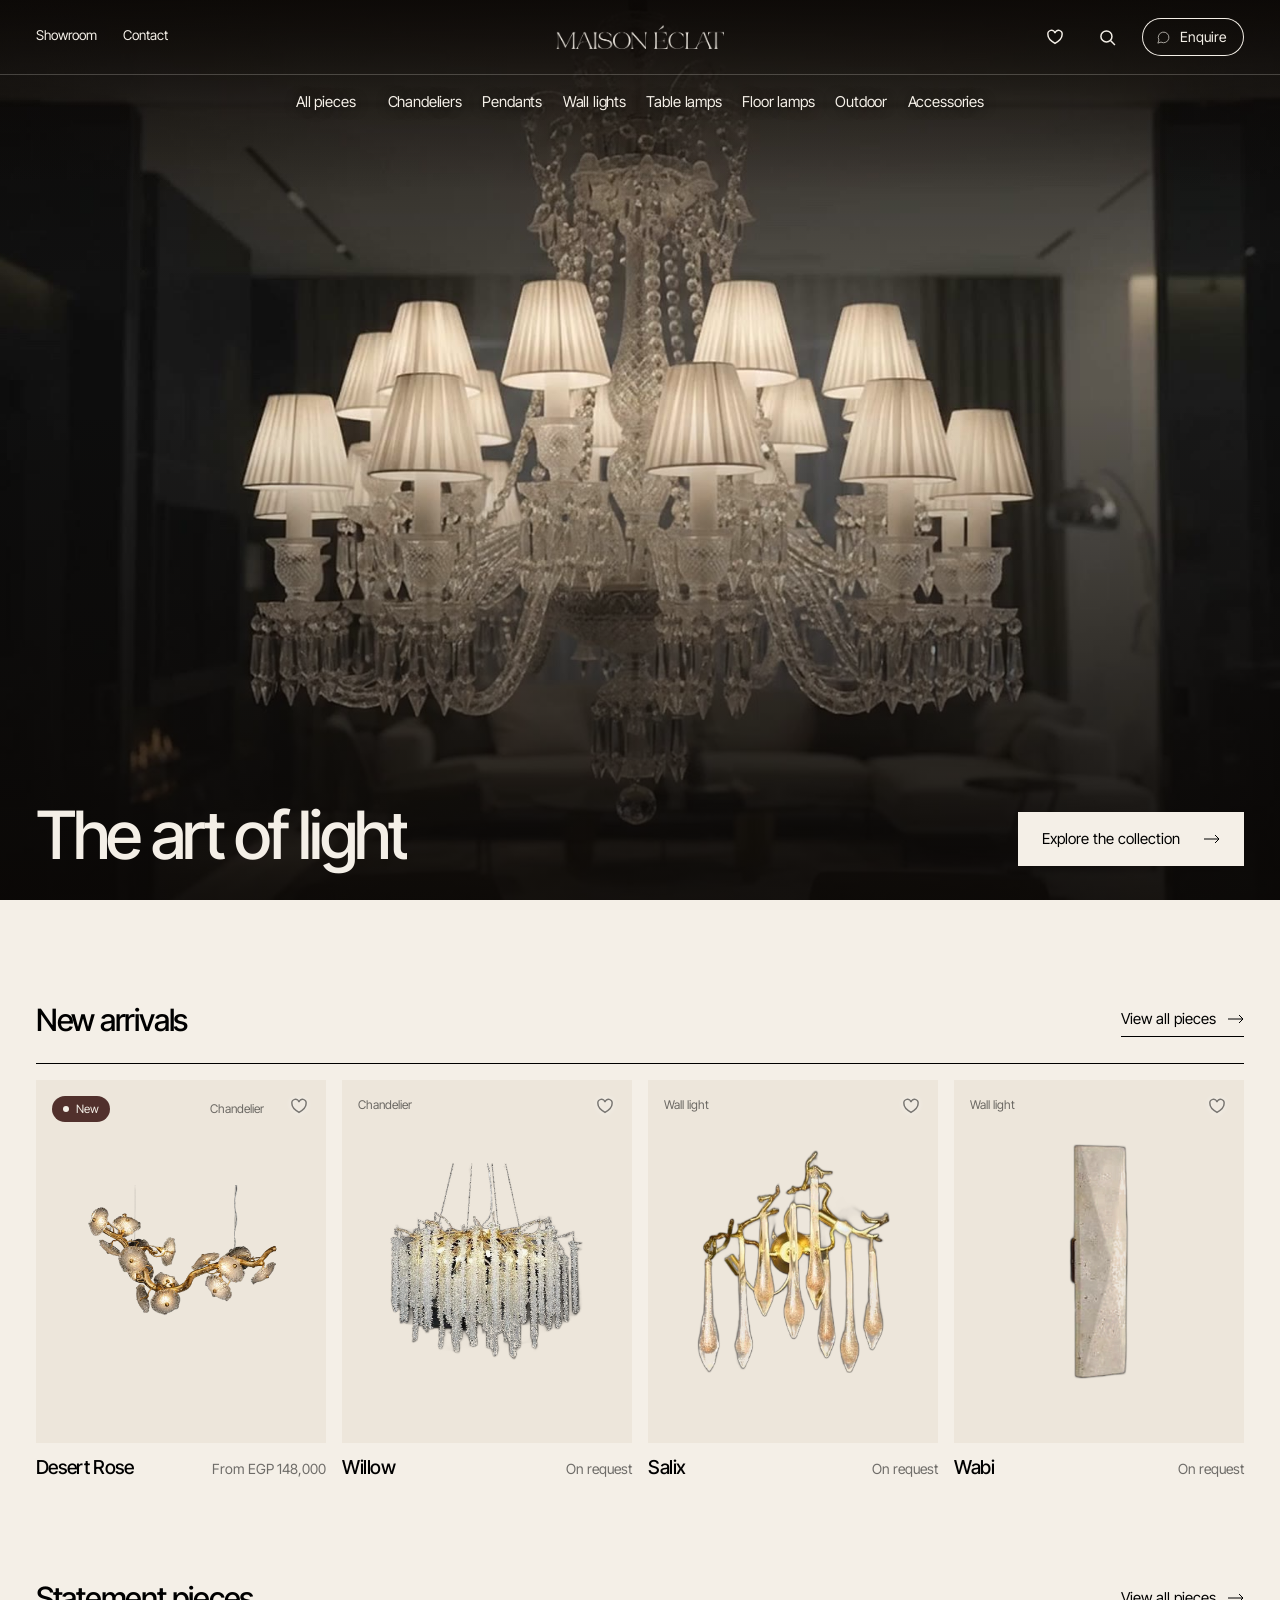
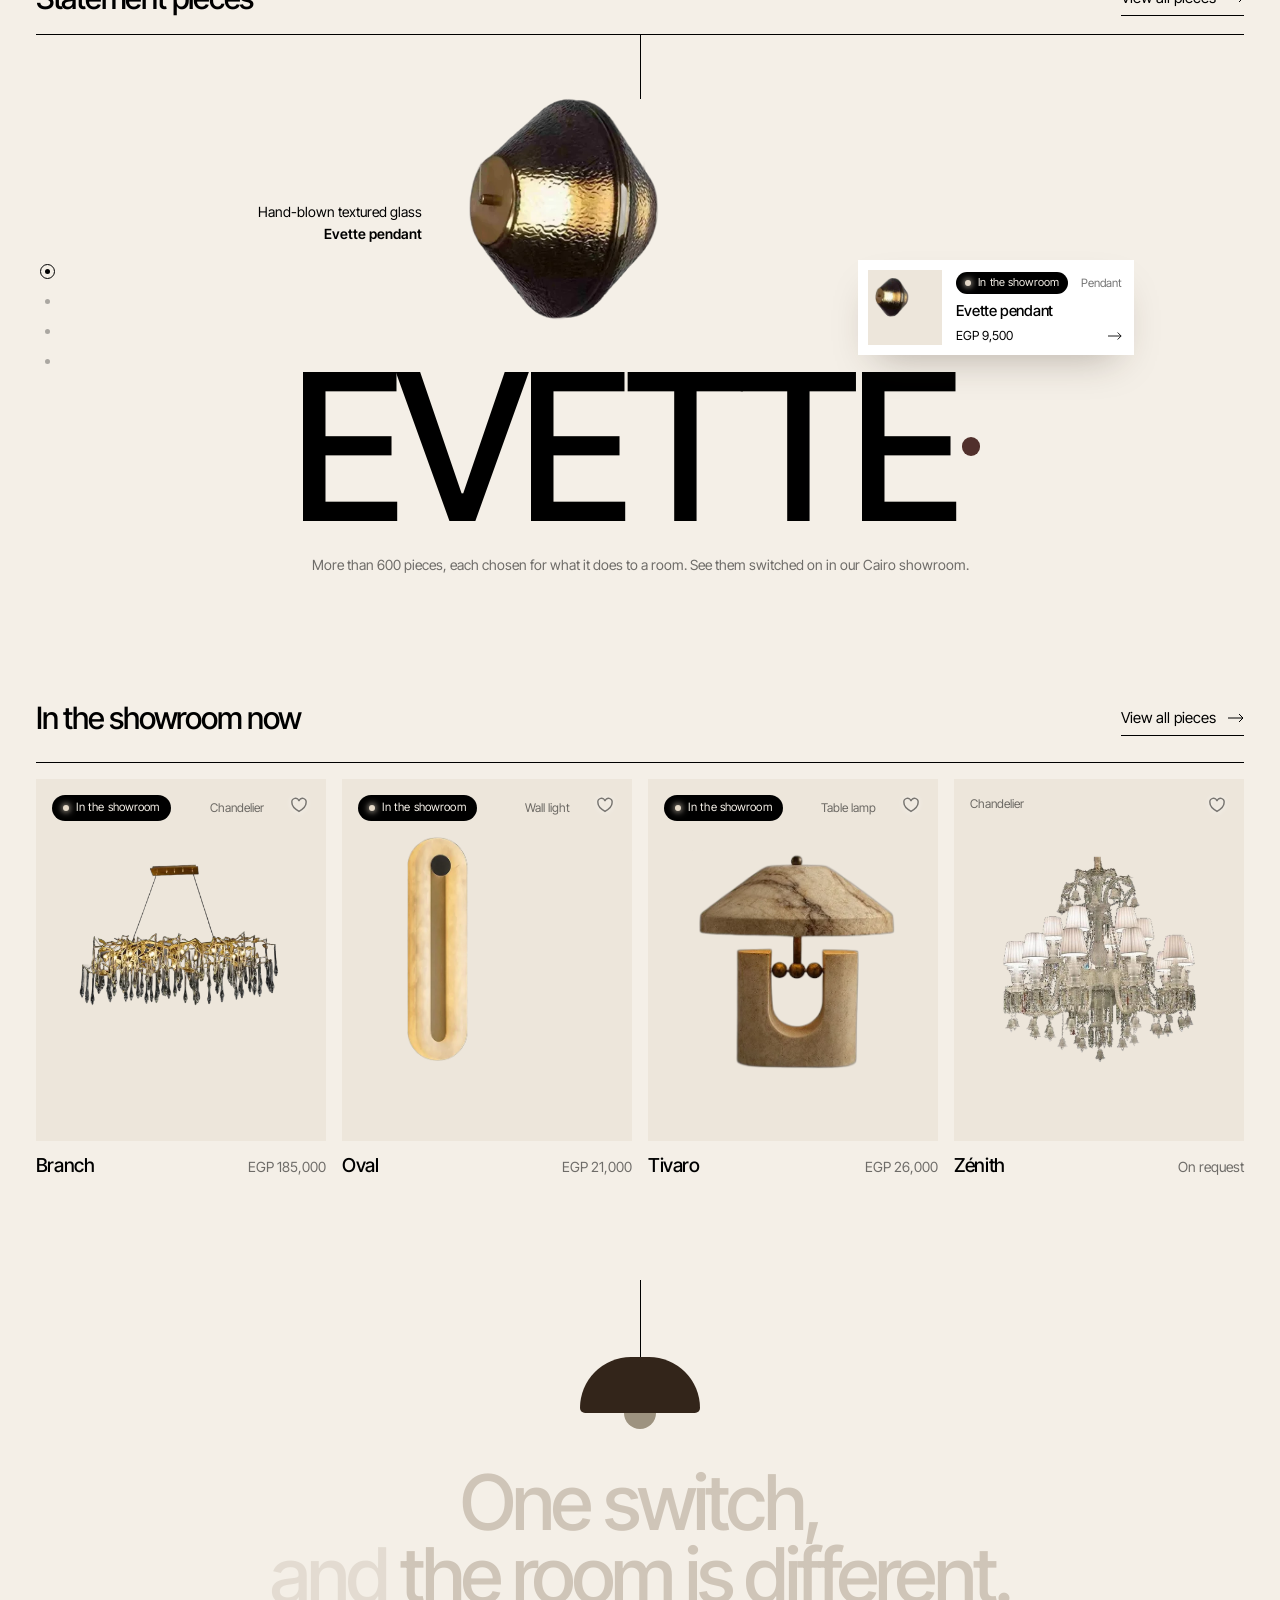
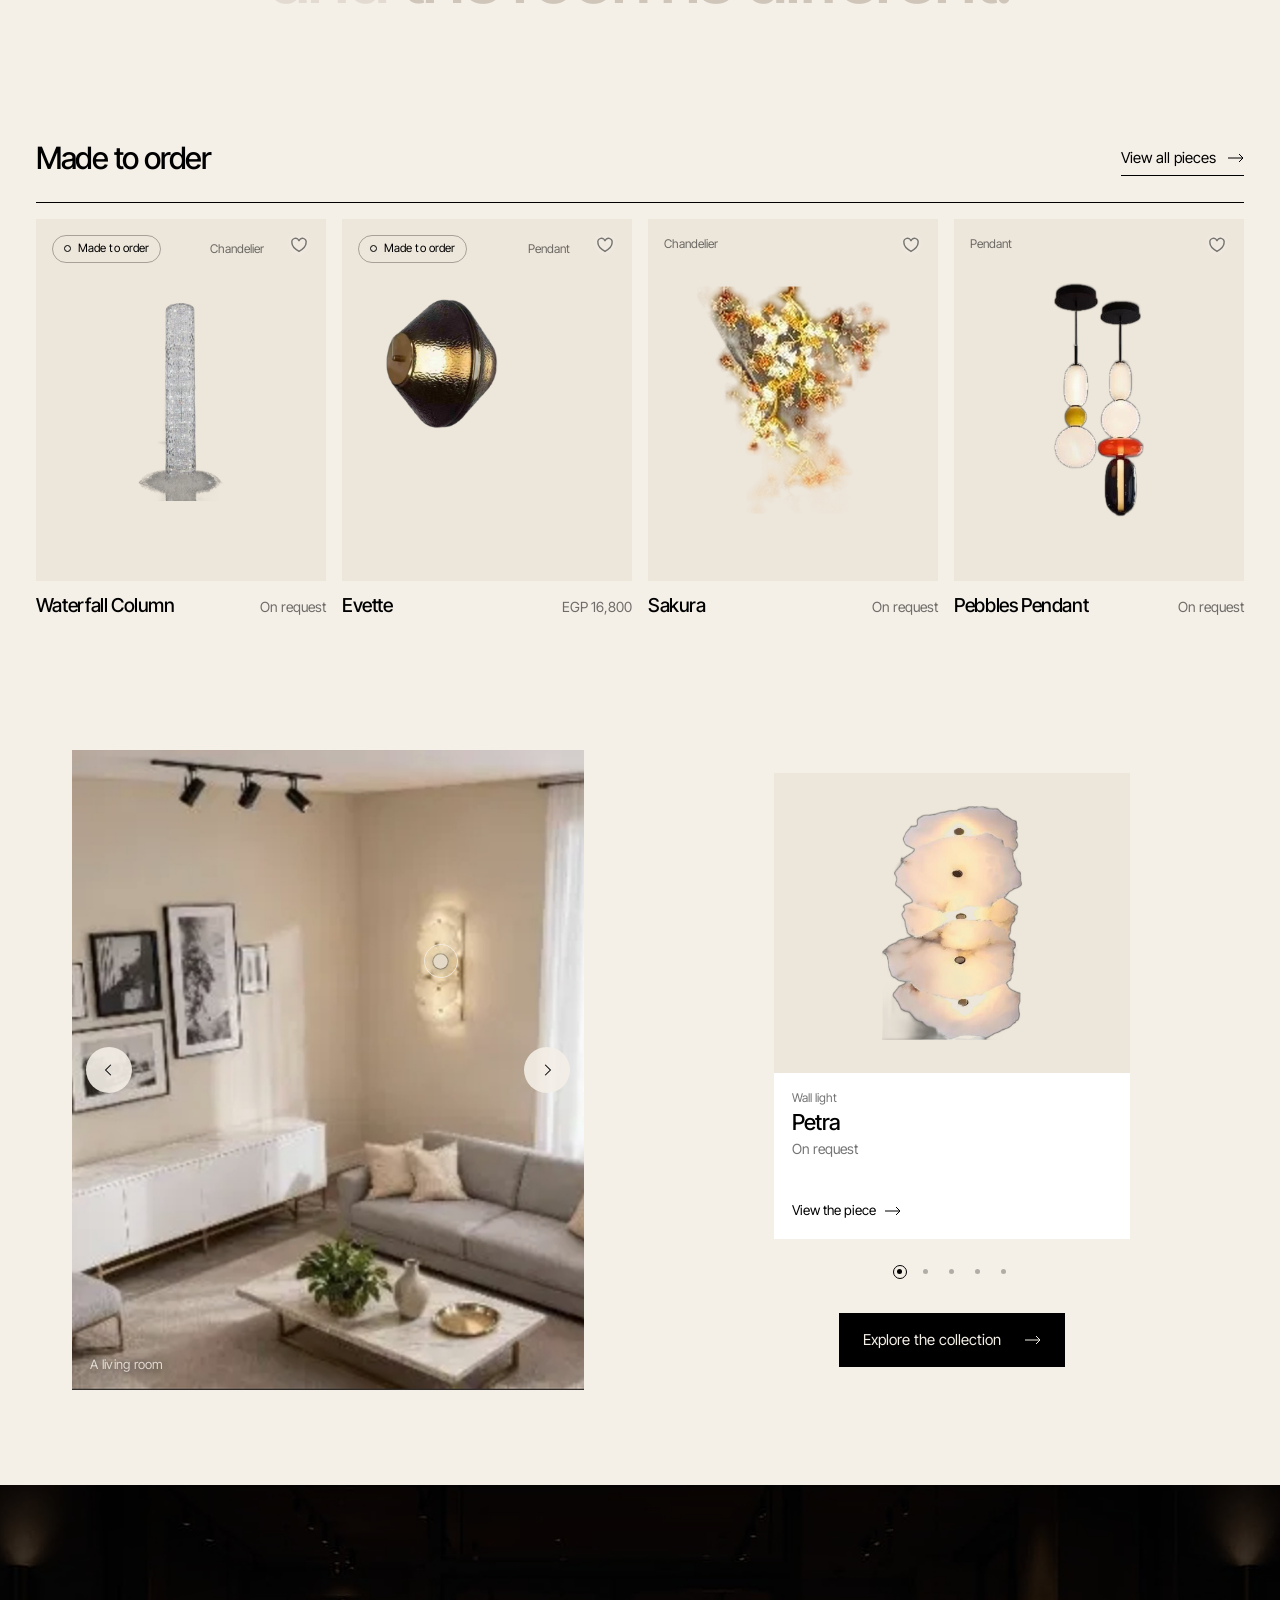
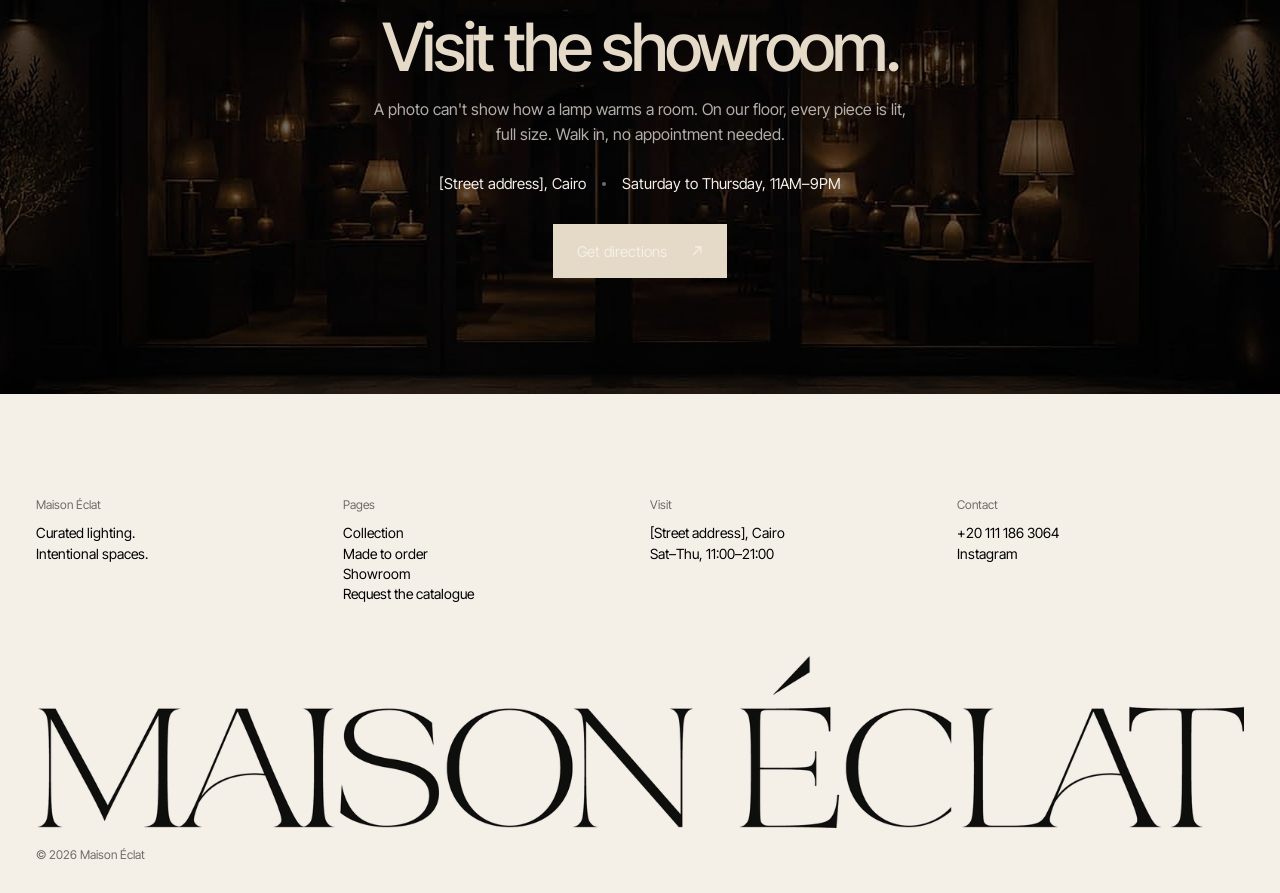
==== commit d3199965: "Add files via upload" ====
--- a/docs/index.html
+++ b/docs/index.html
@@ -24,7 +24,7 @@
 <section aria-labelledby="d3-h1" class="hero3 seen" id="d3-hero">
 <div class="h3-g">
 <div class="h3-film">
-<video aria-label="A crystal chandelier in a dark room, the camera moving slowly in" autoplay="autoplay" id="d3-v" loop="" playsinline="" poster="assets/ba7bd4a4912631602a867c2ac174a03a.jpg" preload="auto" src="assets/2ea1195e56934fa57ce304f215710c0c.mp4"></video>
+<video muted="muted" aria-label="A crystal chandelier in a dark room, the camera moving slowly in" autoplay="autoplay" id="d3-v" loop="" playsinline="" poster="assets/ba7bd4a4912631602a867c2ac174a03a.jpg" preload="auto" src="assets/2ea1195e56934fa57ce304f215710c0c.mp4"></video>
 <header class="h3-bar px">
 <div class="nv nv-cold"><div class="nv-top px"><div class="nv-u nv-u1"><button aria-expanded="false" aria-label="Open the menu" class="nb-mb" type="button"><i aria-hidden="true"></i><i aria-hidden="true"></i></button><a class="nv-ul" href="#d3-show">Showroom</a><a class="nv-ul" href="showroom.html">Contact</a></div><a aria-label="Maison Éclat, home" class="nv-wm" href="#"><span class="wm" style="width: 170px;"></span></a><div class="nv-u nv-u2"><button aria-expanded="false" aria-label="Show your saved pieces" class="nb-sv" type="button"><svg aria-hidden="true" fill="none" height="18" stroke="currentColor" stroke-width="1.3" viewbox="0 0 16 16" width="18"><path d="M8 13.6S1.7 9.9 1.7 5.9A3.15 3.15 0 0 1 8 4.6a3.15 3.15 0 0 1 6.3 1.3c0 4-6.3 7.7-6.3 7.7z"></path></svg><sup><span class="sc-interp">0</span></sup></button><button aria-label="Search the collection" class="nb-i nv-si" type="button"><svg aria-hidden="true" fill="none" height="17" stroke="currentColor" stroke-width="1.4" viewbox="0 0 16 16" width="17"><circle cx="7" cy="7" r="5.2"></circle><path d="M10.8 10.8 15 15"></path></svg></button><a class="nb-cta" href="https://wa.me/201111863064?text=Hello%20Maison%20%C3%89clat%2C%20I%20have%20a%20question%20about%20a%20piece." rel="noopener" target="_blank"><svg aria-hidden="true" class="wam" fill="none" height="15" stroke="currentColor" stroke-width="1.5" viewbox="0 0 24 24" width="15"><path d="M3 21l1.7-5A8.5 8.5 0 1 1 8 19.3z"></path></svg><span>Enquire</span></a></div></div><div class="nv-row px"><nav aria-label="Collection" class="nv-ls"><a class="nv-b nv-b2" href="collection.html">All pieces</a><span class="nv-i"><a class="nv-b" href="chandeliers.html">Chandeliers</a><div class="nv-p"><div class="nv-pw px"><div class="nv-col"><span class="nv-k">Collections</span><a href="chandeliers.html#classic">Classic collection</a><a href="chandeliers.html#modern">Modern collection</a><a href="chandeliers.html#glass">Glass collection</a></div><div class="nv-col"><span class="nv-k">Pieces</span><a class="nv-pl" href="piece.html?p=desert-rose">Desert Rose</a><a class="nv-pl" href="piece.html?p=desert-rose">Branch</a><a class="nv-pl" href="piece.html?p=desert-rose">Spiral</a><a class="nv-pl" href="piece.html?p=desert-rose">Waterfall Column</a><a class="nv-all" href="chandeliers.html"><span>All chandeliers</span><svg aria-hidden="true" fill="none" height="10" stroke="currentColor" viewbox="0 0 16 10" width="16"><path d="M0 5h15M11 1l4 4-4 4"></path></svg></a></div><div class="nv-pv"><a class="nv-c def" href="piece.html?p=desert-rose"><span class="nv-sm"><img alt="Desert Rose" src="assets/161d7544adaf3555a5c7c3f9e8e49911.webp"/></span><span class="nv-sx"><span class="nv-sk">The statement piece</span><b>Desert Rose</b><em>Glass, gilded metal</em><span class="nv-sp">From EGP 148,000</span></span></a><a class="nv-c nvpv" href="piece.html?p=desert-rose"><span class="nv-sm"><img alt="Desert Rose" src="assets/161d7544adaf3555a5c7c3f9e8e49911.webp"/></span><span class="nv-sx"><span class="nv-sk">See the piece</span><b>Desert Rose</b><em>Glass, gilded metal</em><span class="nv-sp">From EGP 148,000</span></span></a><a class="nv-c nvpv" href="piece.html?p=branch"><span class="nv-sm"><img alt="Branch" src="assets/2b227a72a7ec6e00573e0648a656e3c6.webp"/></span><span class="nv-sx"><span class="nv-sk">See the piece</span><b>Branch</b><em>Crystal, brass</em><span class="nv-sp">EGP 185,000</span></span></a><a class="nv-c nvpv" href="piece.html?p=spiral"><span class="nv-sm"><img alt="Spiral" src="assets/7345e2e78b6c7c5b1e20e24486b006a8.webp"/></span><span class="nv-sx"><span class="nv-sk">See the piece</span><b>Spiral</b><em>Crystal, chrome</em><span class="nv-sp">From EGP 96,000</span></span></a><a class="nv-c nvpv" href="piece.html?p=waterfall-column"><span class="nv-sm"><img alt="Waterfall Column" src="assets/e0e13a2b151fdf653414b2777e8ae5de.webp"/></span><span class="nv-sx"><span class="nv-sk">See the piece</span><b>Waterfall Column</b><em>Crystal</em><span class="nv-sp">On request</span></span></a></div></div></div></span><span class="nv-i"><a class="nv-b" href="pendants.html">Pendants</a><div class="nv-p"><div class="nv-pw px two"><div class="nv-col"><span class="nv-k">Pieces</span><a class="nv-pl" href="piece.html?p=prism">Prism</a><a class="nv-pl" href="piece.html?p=prism">Evette</a><a class="nv-pl" href="piece.html?p=prism">Mirza</a><a class="nv-pl" href="piece.html?p=prism">Lantern</a><a class="nv-all" href="pendants.html"><span>All pendants</span><svg aria-hidden="true" fill="none" height="10" stroke="currentColor" viewbox="0 0 16 10" width="16"><path d="M0 5h15M11 1l4 4-4 4"></path></svg></a></div><div class="nv-pv"><a class="nv-c def" href="piece.html?p=prism"><span class="nv-sm"><img alt="Prism" src="assets/1299a019108e423f42d9e288007b2902.webp"/></span><span class="nv-sx"><span class="nv-sk">The statement piece</span><b>Prism</b><em>Coloured crystal</em><span class="nv-sp">EGP 42,000</span></span></a><a class="nv-c nvpv" href="piece.html?p=prism"><span class="nv-sm"><img alt="Prism" src="assets/1299a019108e423f42d9e288007b2902.webp"/></span><span class="nv-sx"><span class="nv-sk">See the piece</span><b>Prism</b><em>Coloured crystal</em><span class="nv-sp">EGP 42,000</span></span></a><a class="nv-c nvpv" href="piece.html?p=evette"><span class="nv-sm"><img alt="Evette" src="assets/e4f3b8eaede5a2e6843042b1c167b238.webp"/></span><span class="nv-sx"><span class="nv-sk">See the piece</span><b>Evette</b><em>Smoked glass, brass</em><span class="nv-sp">EGP 16,800</span></span></a><a class="nv-c nvpv" href="piece.html?p=mirza"><span class="nv-sm"><img alt="Mirza" src="assets/44ac0b63d1808f04ef20f3b6501ed9cb.webp"/></span><span class="nv-sx"><span class="nv-sk">See the piece</span><b>Mirza</b><em>Glass, wood</em><span class="nv-sp">On request</span></span></a><a class="nv-c nvpv" href="piece.html?p=lantern"><span class="nv-sm"><img alt="Lantern" src="assets/0bec61b82d9d845c0ccecc4bb3849c14.webp"/></span><span class="nv-sx"><span class="nv-sk">See the piece</span><b>Lantern</b><em>Metal, opal glass</em><span class="nv-sp">EGP 11,200</span></span></a></div></div></div></span><span class="nv-i"><a class="nv-b" href="wall-lights.html">Wall lights</a><div class="nv-p"><div class="nv-pw px two"><div class="nv-col"><span class="nv-k">Pieces</span><a class="nv-pl" href="piece.html?p=stacked-alabaster">Stacked Alabaster</a><a class="nv-pl" href="piece.html?p=stacked-alabaster">Oval</a><a class="nv-pl" href="piece.html?p=stacked-alabaster">Petal</a><a class="nv-pl" href="piece.html?p=stacked-alabaster">Formosa</a><a class="nv-all" href="wall-lights.html"><span>All wall lights</span><svg aria-hidden="true" fill="none" height="10" stroke="currentColor" viewbox="0 0 16 10" width="16"><path d="M0 5h15M11 1l4 4-4 4"></path></svg></a></div><div class="nv-pv"><a class="nv-c def" href="piece.html?p=stacked-alabaster"><span class="nv-sm"><img alt="Stacked Alabaster" src="assets/55c3eedc41c176a95378549bb8019d7a.webp"/></span><span class="nv-sx"><span class="nv-sk">The statement piece</span><b>Stacked Alabaster</b><em>Alabaster, brass</em><span class="nv-sp">EGP 19,500</span></span></a><a class="nv-c nvpv" href="piece.html?p=stacked-alabaster"><span class="nv-sm"><img alt="Stacked Alabaster" src="assets/55c3eedc41c176a95378549bb8019d7a.webp"/></span><span class="nv-sx"><span class="nv-sk">See the piece</span><b>Stacked Alabaster</b><em>Alabaster, brass</em><span class="nv-sp">EGP 19,500</span></span></a><a class="nv-c nvpv" href="piece.html?p=oval"><span class="nv-sm"><img alt="Oval" src="assets/8e643a083cf4c824cb2175f503297165.webp"/></span><span class="nv-sx"><span class="nv-sk">See the piece</span><b>Oval</b><em>Alabaster</em><span class="nv-sp">EGP 21,000</span></span></a><a class="nv-c nvpv" href="piece.html?p=petal"><span class="nv-sm"><img alt="Petal" src="assets/286ad7222d1efd08d86ab4639a7570b2.webp"/></span><span class="nv-sx"><span class="nv-sk">See the piece</span><b>Petal</b><em>Alabaster</em><span class="nv-sp">EGP 14,500</span></span></a><a class="nv-c nvpv" href="piece.html?p=formosa"><span class="nv-sm"><img alt="Formosa" src="assets/4733f0b7d663e05d6c4eee8dcdc4c944.webp"/></span><span class="nv-sx"><span class="nv-sk">See the piece</span><b>Formosa</b><em>Marble, bronze</em><span class="nv-sp">EGP 24,000</span></span></a></div></div></div></span><span class="nv-i"><a class="nv-b" href="table-lamps.html">Table lamps</a><div class="nv-p"><div class="nv-pw px two"><div class="nv-col"><span class="nv-k">Pieces</span><a class="nv-pl" href="piece.html?p=tivaro">Mushroom</a><a class="nv-pl" href="piece.html?p=tivaro">Tivaro</a><a class="nv-pl" href="piece.html?p=tivaro">Crystal Waterfall</a><a class="nv-all" href="table-lamps.html"><span>All table lamps</span><svg aria-hidden="true" fill="none" height="10" stroke="currentColor" viewbox="0 0 16 10" width="16"><path d="M0 5h15M11 1l4 4-4 4"></path></svg></a></div><div class="nv-pv"><a class="nv-c def" href="piece.html?p=tivaro"><span class="nv-sm"><img alt="Tivaro" src="assets/2518200d46ae546dc89507ffa08bab92.webp"/></span><span class="nv-sx"><span class="nv-sk">The statement piece</span><b>Tivaro</b><em>Travertine</em><span class="nv-sp">EGP 26,000</span></span></a><a class="nv-c nvpv" href="piece.html?p=mushroom"><span class="nv-sm"><img alt="Mushroom" src="assets/a6cf27a4dba06b9fb7057b75b2ebd129.webp"/></span><span class="nv-sx"><span class="nv-sk">See the piece</span><b>Mushroom</b><em>Travertine, metal</em><span class="nv-sp">EGP 12,500</span></span></a><a class="nv-c nvpv" href="piece.html?p=tivaro"><span class="nv-sm"><img alt="Tivaro" src="assets/2518200d46ae546dc89507ffa08bab92.webp"/></span><span class="nv-sx"><span class="nv-sk">See the piece</span><b>Tivaro</b><em>Travertine</em><span class="nv-sp">EGP 26,000</span></span></a><a class="nv-c nvpv" href="piece.html?p=crystal-waterfall"><span class="nv-sm"><img alt="Crystal Waterfall" src="assets/fa04153e085896e1be23d315075e6703.webp"/></span><span class="nv-sx"><span class="nv-sk">See the piece</span><b>Crystal Waterfall</b><em>Crystal, chrome</em><span class="nv-sp">EGP 32,000</span></span></a></div></div></div></span><span class="nv-i"><a class="nv-b" href="floor-lamps.html">Floor lamps</a><div class="nv-p"><div class="nv-pw px two"><div class="nv-col"><span class="nv-k">Pieces</span><a class="nv-pl" href="piece.html?p=totem">Totem</a><a class="nv-all" href="floor-lamps.html"><span>All floor lamps</span><svg aria-hidden="true" fill="none" height="10" stroke="currentColor" viewbox="0 0 16 10" width="16"><path d="M0 5h15M11 1l4 4-4 4"></path></svg></a></div><div class="nv-pv"><a class="nv-c def" href="piece.html?p=totem"><span class="nv-sm"><img alt="Totem" src="assets/95cddb35463c74a8410fdbba63c231b1.webp"/></span><span class="nv-sx"><span class="nv-sk">The statement piece</span><b>Totem</b><em>Alabaster</em><span class="nv-sp">EGP 58,000</span></span></a><a class="nv-c nvpv" href="piece.html?p=totem"><span class="nv-sm"><img alt="Totem" src="assets/95cddb35463c74a8410fdbba63c231b1.webp"/></span><span class="nv-sx"><span class="nv-sk">See the piece</span><b>Totem</b><em>Alabaster</em><span class="nv-sp">EGP 58,000</span></span></a></div></div></div></span><span class="nv-i"><a class="nv-b" href="outdoor.html">Outdoor</a><div class="nv-p"><div class="nv-pw px two"><div class="nv-col"><span class="nv-k">Pieces</span><a class="nv-pl" href="piece.html?p=pebble">Pebble</a><a class="nv-all" href="outdoor.html"><span>All outdoor</span><svg aria-hidden="true" fill="none" height="10" stroke="currentColor" viewbox="0 0 16 10" width="16"><path d="M0 5h15M11 1l4 4-4 4"></path></svg></a></div><div class="nv-pv"><a class="nv-c def" href="piece.html?p=pebble"><span class="nv-sm"><img alt="Pebble" src="assets/7d35291b5eab7c91e36046d24f7003be.webp"/></span><span class="nv-sx"><span class="nv-sk">The statement piece</span><b>Pebble</b><em>Stone composite</em><span class="nv-sp">EGP 9,800</span></span></a><a class="nv-c nvpv" href="piece.html?p=pebble"><span class="nv-sm"><img alt="Pebble" src="assets/7d35291b5eab7c91e36046d24f7003be.webp"/></span><span class="nv-sx"><span class="nv-sk">See the piece</span><b>Pebble</b><em>Stone composite</em><span class="nv-sp">EGP 9,800</span></span></a></div></div></div></span><span class="nv-i"><a class="nv-b" href="accessories.html">Accessories</a><div class="nv-p"><div class="nv-pw px"><div class="nv-col"><span class="nv-k">Collections</span><a href="accessories.html">Bulbs</a><a href="accessories.html">Shades</a><a href="accessories.html">Dimmers and switches</a><a href="accessories.html">Ceiling roses</a><a href="accessories.html">Cords and cables</a></div><div class="nv-col"><span class="nv-k">Pieces</span><a class="nv-pl" href="collection.html">Care kit</a><a class="nv-pl" href="collection.html">Crystal cleaner</a><a class="nv-pl" href="collection.html">Spare glass</a><a class="nv-all" href="accessories.html"><span>All accessories</span><svg aria-hidden="true" fill="none" height="10" stroke="currentColor" viewbox="0 0 16 10" width="16"><path d="M0 5h15M11 1l4 4-4 4"></path></svg></a></div><div class="nv-pv"><a class="nv-c def" href="collection.html"><span class="nv-sm"><img alt="Care kit" src="data:image/svg+xml,%3Csvg xmlns='http://www.w3.org/2000/svg' width='420' height='420'%3E%3Crect x='10' y='10' width='400' height='400' fill='none' stroke='%23CBBBA4' stroke-width='1.4' stroke-dasharray='8 8'/%3E%3Ctext x='210' y='216' text-anchor='middle' font-family='Inter Tight, Helvetica, sans-serif' font-size='15' fill='%23907F6B'%3EPhoto to come%3C/text%3E%3C/svg%3E"/></span><span class="nv-sx"><span class="nv-sk">The statement piece</span><b>Care kit</b><em>[Material]</em><span class="nv-sp">From [EGP 0,000]</span></span></a><a class="nv-c nvpv" href="collection.html"><span class="nv-sm"><img alt="Care kit" src="data:image/svg+xml,%3Csvg xmlns='http://www.w3.org/2000/svg' width='420' height='420'%3E%3Crect x='10' y='10' width='400' height='400' fill='none' stroke='%23CBBBA4' stroke-width='1.4' stroke-dasharray='8 8'/%3E%3Ctext x='210' y='216' text-anchor='middle' font-family='Inter Tight, Helvetica, sans-serif' font-size='15' fill='%23907F6B'%3EPhoto to come%3C/text%3E%3C/svg%3E"/></span><span class="nv-sx"><span class="nv-sk">See the piece</span><b>Care kit</b><em>[Material]</em><span class="nv-sp">From [EGP 0,000]</span></span></a><a class="nv-c nvpv" href="collection.html"><span class="nv-sm"><img alt="Crystal cleaner" src="data:image/svg+xml,%3Csvg xmlns='http://www.w3.org/2000/svg' width='420' height='420'%3E%3Crect x='10' y='10' width='400' height='400' fill='none' stroke='%23CBBBA4' stroke-width='1.4' stroke-dasharray='8 8'/%3E%3Ctext x='210' y='216' text-anchor='middle' font-family='Inter Tight, Helvetica, sans-serif' font-size='15' fill='%23907F6B'%3EPhoto to come%3C/text%3E%3C/svg%3E"/></span><span class="nv-sx"><span class="nv-sk">See the piece</span><b>Crystal cleaner</b><em>[Material]</em><span class="nv-sp">From [EGP 0,000]</span></span></a><a class="nv-c nvpv" href="collection.html"><span class="nv-sm"><img alt="Spare glass" src="data:image/svg+xml,%3Csvg xmlns='http://www.w3.org/2000/svg' width='420' height='420'%3E%3Crect x='10' y='10' width='400' height='400' fill='none' stroke='%23CBBBA4' stroke-width='1.4' stroke-dasharray='8 8'/%3E%3Ctext x='210' y='216' text-anchor='middle' font-family='Inter Tight, Helvetica, sans-serif' font-size='15' fill='%23907F6B'%3EPhoto to come%3C/text%3E%3C/svg%3E"/></span><span class="nv-sx"><span class="nv-sk">See the piece</span><b>Spare glass</b><em>[Material]</em><span class="nv-sp">From [EGP 0,000]</span></span></a></div></div></div></span></nav></div></div>
 </header>
--- a/docs/site.css
+++ b/docs/site.css
@@ -1242,15 +1242,8 @@
 
 :is(.d3,.mn,.sv-bar) .h3-bar .nv-row{border-top-color:rgba(244,239,231,.22)}
 
-:is(.d3,.mn,.sv-bar) .h3-bar .nv:hover{background:#F4EFE7;color:#000}
-
-:is(.d3,.mn,.sv-bar) .h3-bar .nv:hover .wm{color:#000;filter:none}
-
-:is(.d3,.mn,.sv-bar) .h3-bar .nv:hover .nv-row{border-color:rgba(0,0,0,.14)}
-
-:is(.d3,.mn,.sv-bar) .h3-bar .nv:hover a,:is(.d3,.mn,.sv-bar) .h3-bar .nv:hover .nv-u{text-shadow:none}
-
-:is(.d3,.mn,.sv-bar) .h3-bar:has(.nv:hover)::after{opacity:0}
+/* over the hero the bar stays as it is: hovering it no longer turns it beige */
+:is(.d3,.mn,.sv-bar) .h3-bar .nv:hover{background:transparent;color:inherit}
 
 :is(.d3,.mn,.sv-bar) .h3-bar::after{transition:opacity .4s ease}
 
@@ -3159,3 +3152,60 @@
   .ph .g2{grid-template-columns:repeat(3,minmax(0,1fr))}
   .ph .ha{height:62vh;min-height:460px}
 }
+
+/* ===================================================================
+   Deployment fixes — November 2026
+   =================================================================== */
+
+/* The tray and the phone menu sit outside .d3, so the palette and the
+   typeface never reached them: every var() inside went invalid, which is
+   why the saved list came out in a serif with no rules between the rows. */
+.sv-bar,.mn{--pa:#F4EFE7;--ln:rgba(0,0,0,.14);--bo:#51302C;--es:#33251A;--ec:#E5D9C8;--mu:rgba(0,0,0,.55);--ez:cubic-bezier(.16,.84,.24,1);font-family:'Inter Tight','Helvetica Neue',Helvetica,sans-serif;font-size:15px;line-height:1.45;-webkit-font-smoothing:antialiased}
+
+/* the saved list: a row is thumbnail, then name over material, then price */
+.sv-bar .sv-row{color:#000;text-decoration:none}
+.sv-bar .sv-tt{flex:1 1 auto;min-width:0;display:flex;flex-direction:column;gap:3px}
+.sv-bar .sv-tt b{font-weight:500;font-size:14px;line-height:1.25;letter-spacing:-.01em}
+.sv-bar .sv-tt em{font-style:normal;font-size:12px;line-height:1.3;color:var(--mu)}
+.sv-bar .sv-pp{flex:none;align-self:center;font-size:12.5px;white-space:nowrap;color:var(--mu)}
+.sv-bar .sv-row:hover .sv-tt b{text-decoration:underline;text-underline-offset:3px}
+.sv-bar .sv-list{max-height:min(54vh,420px);overflow:auto}
+
+/* `:is(.d3,.mn,.sv-bar) a{color:inherit}` outranked .d3-btn, so every dark
+   call to action was drawing black text on its black panel. */
+:is(.d3,.mn,.sv-bar) a.d3-btn{color:var(--pa)}
+:is(.d3,.mn,.sv-bar) a.d3-btn.out{color:#000}
+:is(.d3,.mn,.sv-bar) a.d3-btn.out:hover{color:var(--pa)}
+:is(.d3,.mn,.sv-bar) a.d3-btn.lt{color:#000}
+:is(.d3,.mn,.sv-bar) a.d3-btn.lt:hover{color:#000}
+:is(.d3,.mn,.sv-bar) a.d3-btn.ghost{color:var(--ec)}
+:is(.d3,.mn,.sv-bar) a.d3-btn.ghost:hover{color:#000}
+:is(.d3,.mn,.sv-bar) a.d3-btn.h3-cta{color:#000}
+:is(.d3,.mn,.sv-bar) a.d3-btn.h3-cta:hover{color:var(--pa)}
+:is(.d3,.mn,.sv-bar) .c5 a.d3-btn.out{color:#33251A}
+:is(.d3,.mn,.sv-bar) .c5 a.d3-btn.out:hover{color:#F4EFE7}
+.ph a.btn{color:var(--pa)}
+.ph a.btn.lt,.ph a.btn.out{color:#000}
+
+/* the condensed bar now follows the page instead of being frozen off-screen */
+.d3-bar{transform:translateY(-110%);opacity:0;pointer-events:none}
+.d3-bar.on{transform:none;opacity:1;pointer-events:auto}
+
+/* the open filter panel: .cf-g carries a -2.8vw margin from the category
+   boards, which pulled MATERIAL and AVAILABILITY out past the gutter */
+:is(.d3,.mn,.sv-bar) .cf-p .cf-g{margin:0}
+:is(.d3,.mn,.sv-bar) .cf-p{row-gap:18px;padding:18px 0 22px}
+:is(.d3,.mn,.sv-bar) .cf-p .cf-k{padding-top:8px}
+
+/* the phone bar: three equal tracks, so the logo sits on the centre line
+   whatever sits either side of it */
+.ph .bar{grid-template-columns:1fr auto 1fr}
+.ph .bar>.ic:first-child{justify-self:start}
+.ph .bar .wm{justify-self:center}
+.ph .bar .acts{justify-self:end}
+
+/* `:is(...) button{font:inherit;color:inherit}` outranks the tray's own rules,
+   so the two buttons in the tray were coming out at body size in black */
+.sv-bar button.sv-tog{font-size:14px}
+.sv-bar button.sv-clear{font-size:12.5px;color:var(--mu)}
+.sv-bar button.sv-clear:hover{color:#000}
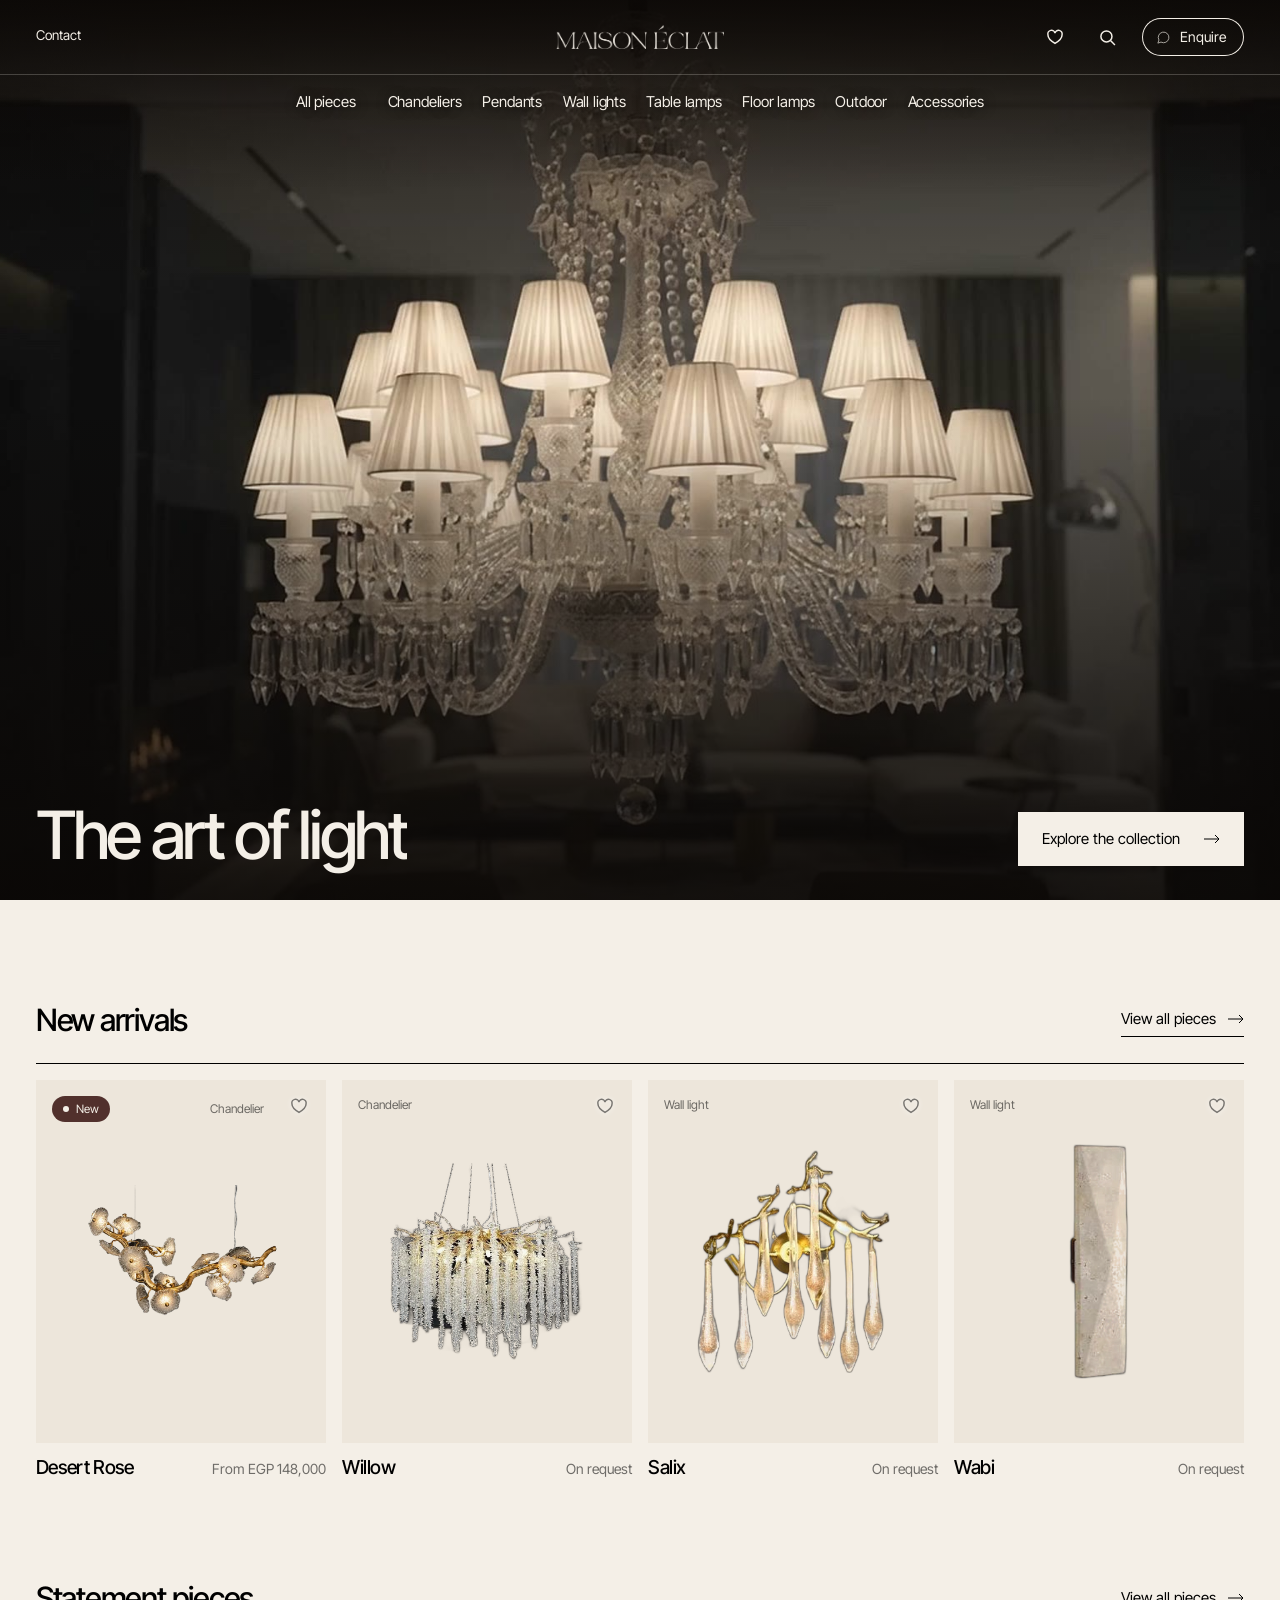
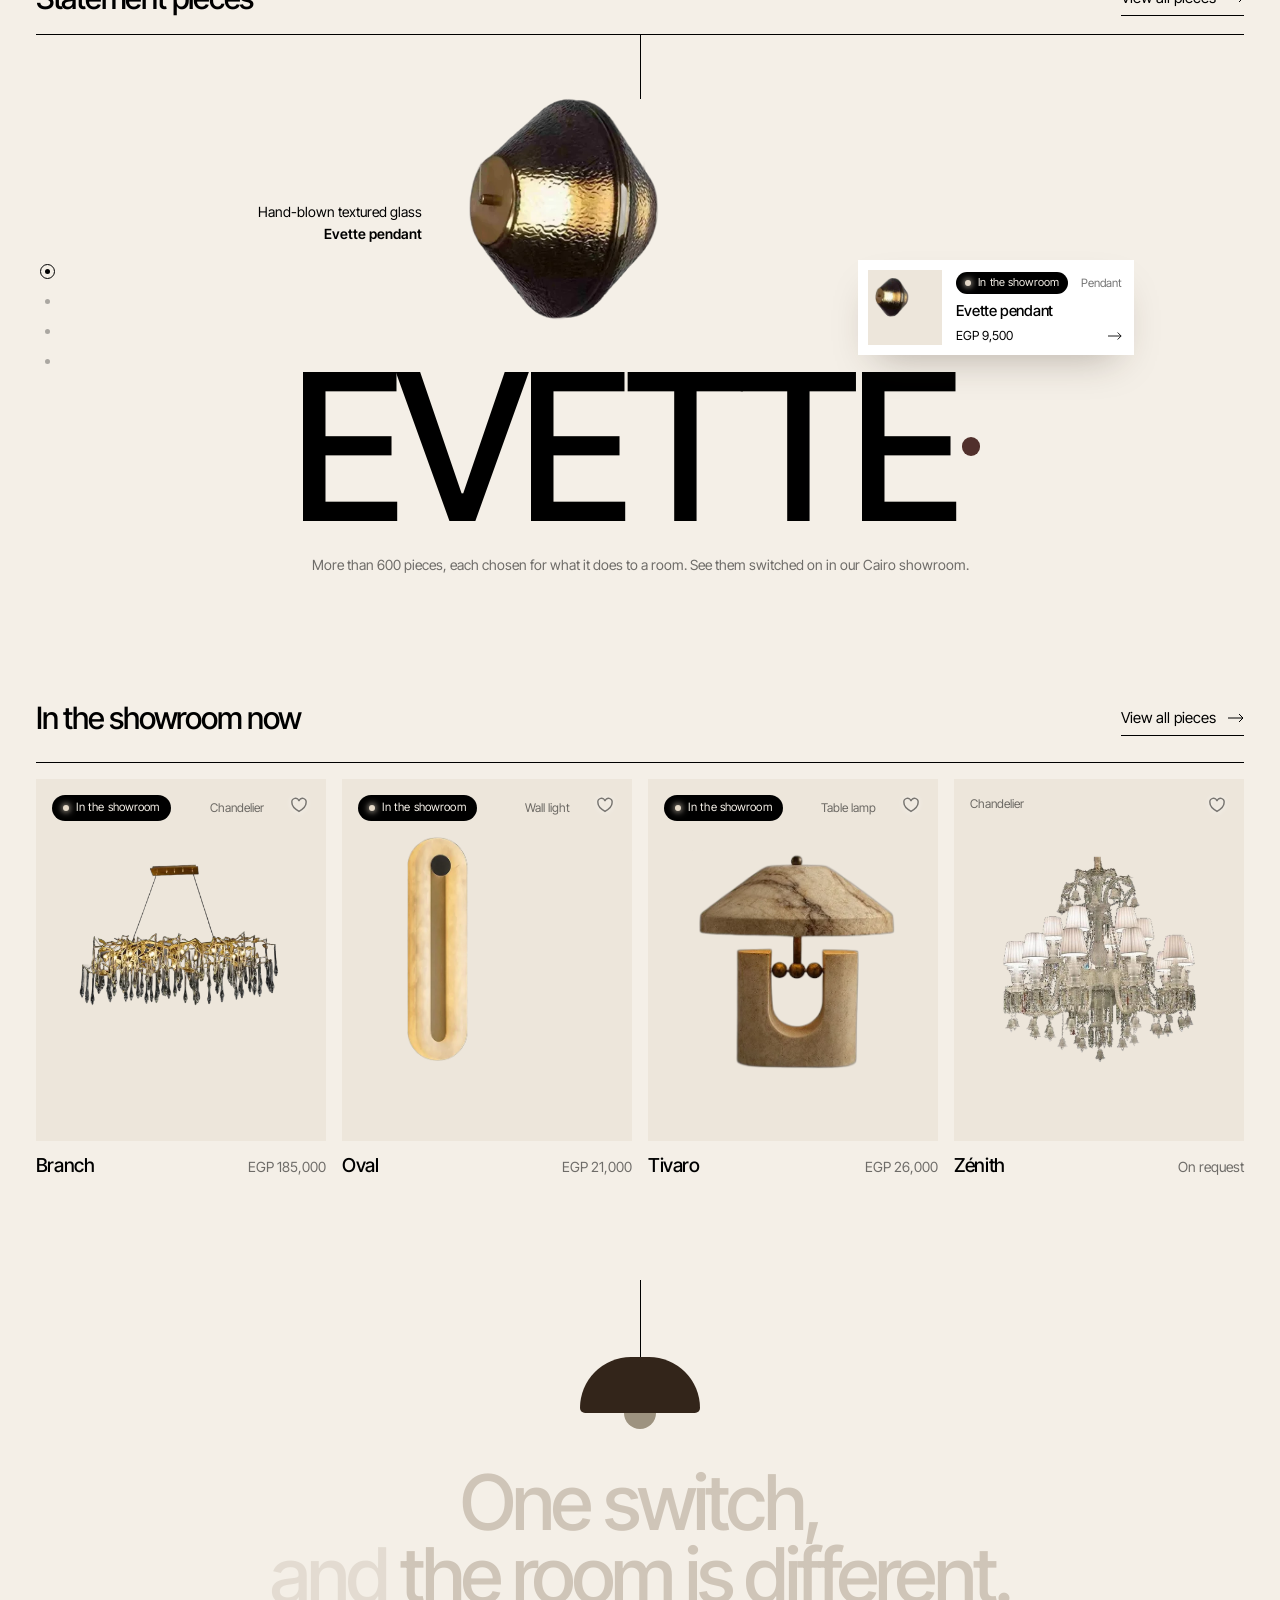
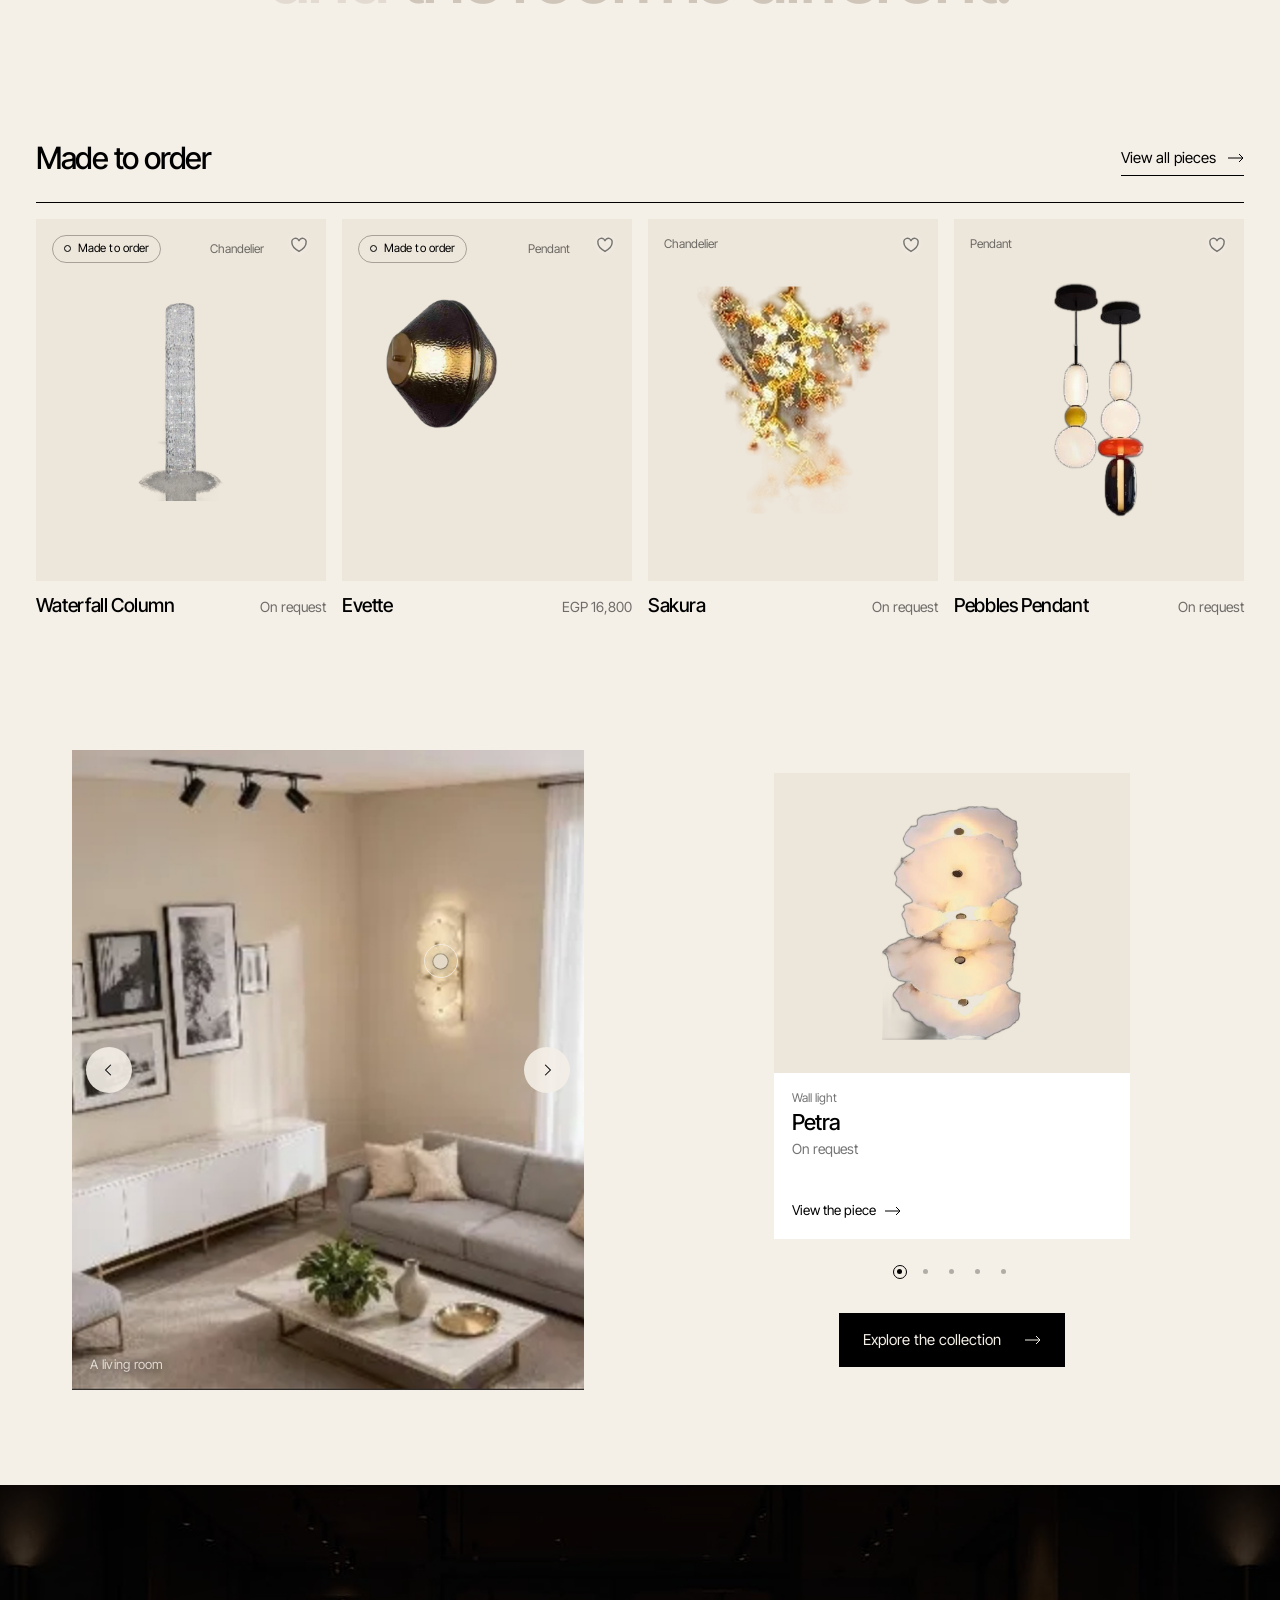
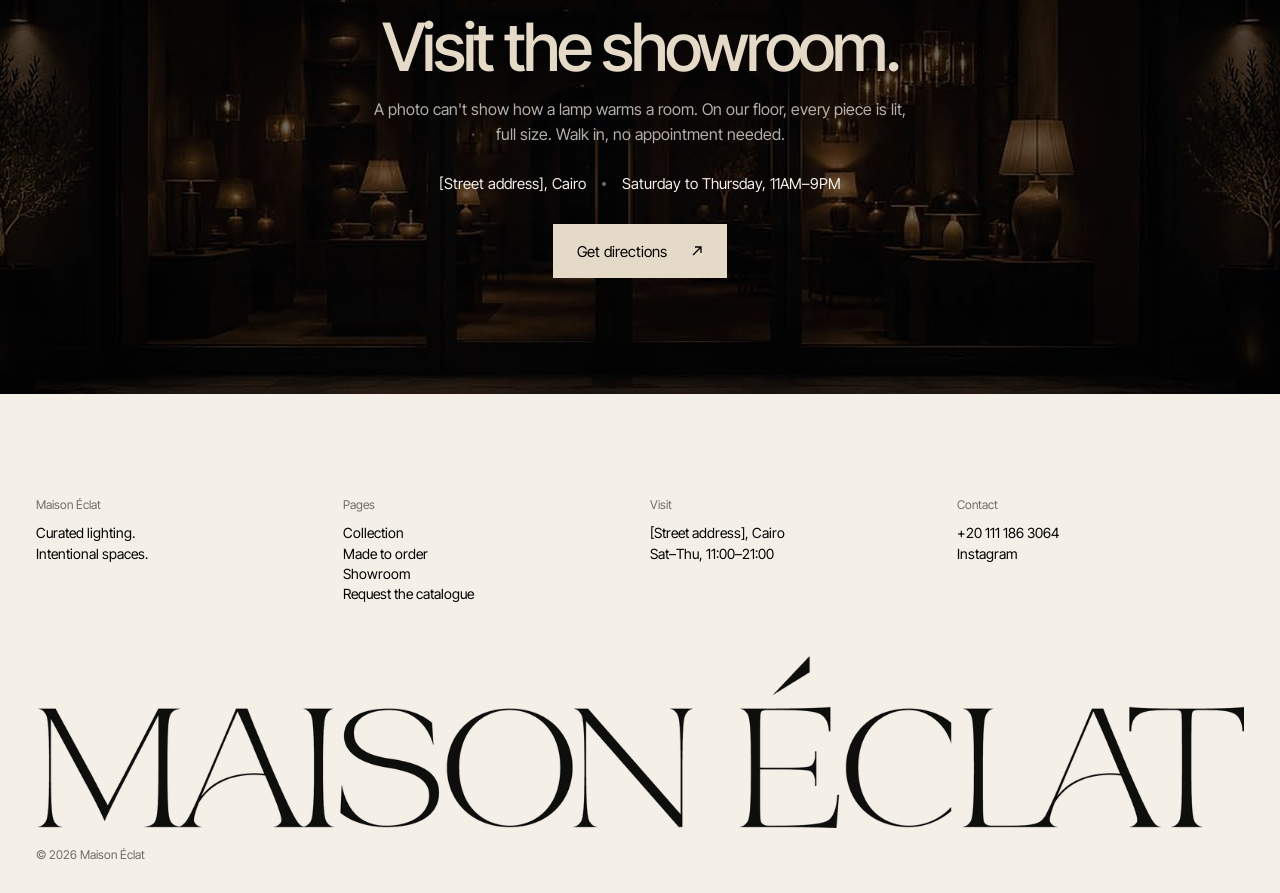
==== commit f21f7754: "Add files via upload" ====
--- a/docs/index.html
+++ b/docs/index.html
@@ -19,14 +19,14 @@
 <body class="has-phone">
 <div class="d3" data-dc-tpl="13" data-page="home">
 <div aria-hidden="true" class="d3-bar px" style="transform: translateY(-110%); opacity: 0;">
-<div class="nv nv-cold"><div class="nv-top px"><div class="nv-u nv-u1"><button aria-expanded="false" aria-label="Open the menu" class="nb-mb" type="button"><i aria-hidden="true"></i><i aria-hidden="true"></i></button><a class="nv-ul" href="#d3-show">Showroom</a><a class="nv-ul" href="showroom.html">Contact</a></div><a aria-label="Maison Éclat, home" class="nv-wm" href="#"><span class="wm" style="width: 150px;"></span></a><div class="nv-u nv-u2"><button aria-expanded="false" aria-label="Show your saved pieces" class="nb-sv" type="button"><svg aria-hidden="true" fill="none" height="18" stroke="currentColor" stroke-width="1.3" viewbox="0 0 16 16" width="18"><path d="M8 13.6S1.7 9.9 1.7 5.9A3.15 3.15 0 0 1 8 4.6a3.15 3.15 0 0 1 6.3 1.3c0 4-6.3 7.7-6.3 7.7z"></path></svg><sup><span class="sc-interp">0</span></sup></button><button aria-label="Search the collection" class="nb-i nv-si" type="button"><svg aria-hidden="true" fill="none" height="17" stroke="currentColor" stroke-width="1.4" viewbox="0 0 16 16" width="17"><circle cx="7" cy="7" r="5.2"></circle><path d="M10.8 10.8 15 15"></path></svg></button><a class="nb-cta" href="https://wa.me/201111863064?text=Hello%20Maison%20%C3%89clat%2C%20I%20have%20a%20question%20about%20a%20piece." rel="noopener" target="_blank"><svg aria-hidden="true" class="wam" fill="none" height="15" stroke="currentColor" stroke-width="1.5" viewbox="0 0 24 24" width="15"><path d="M3 21l1.7-5A8.5 8.5 0 1 1 8 19.3z"></path></svg><span>Enquire</span></a></div></div><div class="nv-row px"><nav aria-label="Collection" class="nv-ls"><a class="nv-b nv-b2" href="collection.html">All pieces</a><span class="nv-i"><a class="nv-b" href="chandeliers.html">Chandeliers</a><div class="nv-p"><div class="nv-pw px"><div class="nv-col"><span class="nv-k">Collections</span><a href="chandeliers.html#classic">Classic collection</a><a href="chandeliers.html#modern">Modern collection</a><a href="chandeliers.html#glass">Glass collection</a></div><div class="nv-col"><span class="nv-k">Pieces</span><a class="nv-pl" href="piece.html?p=desert-rose">Desert Rose</a><a class="nv-pl" href="piece.html?p=desert-rose">Branch</a><a class="nv-pl" href="piece.html?p=desert-rose">Spiral</a><a class="nv-pl" href="piece.html?p=desert-rose">Waterfall Column</a><a class="nv-all" href="chandeliers.html"><span>All chandeliers</span><svg aria-hidden="true" fill="none" height="10" stroke="currentColor" viewbox="0 0 16 10" width="16"><path d="M0 5h15M11 1l4 4-4 4"></path></svg></a></div><div class="nv-pv"><a class="nv-c def" href="piece.html?p=desert-rose"><span class="nv-sm"><img alt="Desert Rose" src="assets/161d7544adaf3555a5c7c3f9e8e49911.webp"/></span><span class="nv-sx"><span class="nv-sk">The statement piece</span><b>Desert Rose</b><em>Glass, gilded metal</em><span class="nv-sp">From EGP 148,000</span></span></a><a class="nv-c nvpv" href="piece.html?p=desert-rose"><span class="nv-sm"><img alt="Desert Rose" src="assets/161d7544adaf3555a5c7c3f9e8e49911.webp"/></span><span class="nv-sx"><span class="nv-sk">See the piece</span><b>Desert Rose</b><em>Glass, gilded metal</em><span class="nv-sp">From EGP 148,000</span></span></a><a class="nv-c nvpv" href="piece.html?p=branch"><span class="nv-sm"><img alt="Branch" src="assets/2b227a72a7ec6e00573e0648a656e3c6.webp"/></span><span class="nv-sx"><span class="nv-sk">See the piece</span><b>Branch</b><em>Crystal, brass</em><span class="nv-sp">EGP 185,000</span></span></a><a class="nv-c nvpv" href="piece.html?p=spiral"><span class="nv-sm"><img alt="Spiral" src="assets/7345e2e78b6c7c5b1e20e24486b006a8.webp"/></span><span class="nv-sx"><span class="nv-sk">See the piece</span><b>Spiral</b><em>Crystal, chrome</em><span class="nv-sp">From EGP 96,000</span></span></a><a class="nv-c nvpv" href="piece.html?p=waterfall-column"><span class="nv-sm"><img alt="Waterfall Column" src="assets/e0e13a2b151fdf653414b2777e8ae5de.webp"/></span><span class="nv-sx"><span class="nv-sk">See the piece</span><b>Waterfall Column</b><em>Crystal</em><span class="nv-sp">On request</span></span></a></div></div></div></span><span class="nv-i"><a class="nv-b" href="pendants.html">Pendants</a><div class="nv-p"><div class="nv-pw px two"><div class="nv-col"><span class="nv-k">Pieces</span><a class="nv-pl" href="piece.html?p=prism">Prism</a><a class="nv-pl" href="piece.html?p=prism">Evette</a><a class="nv-pl" href="piece.html?p=prism">Mirza</a><a class="nv-pl" href="piece.html?p=prism">Lantern</a><a class="nv-all" href="pendants.html"><span>All pendants</span><svg aria-hidden="true" fill="none" height="10" stroke="currentColor" viewbox="0 0 16 10" width="16"><path d="M0 5h15M11 1l4 4-4 4"></path></svg></a></div><div class="nv-pv"><a class="nv-c def" href="piece.html?p=prism"><span class="nv-sm"><img alt="Prism" src="assets/1299a019108e423f42d9e288007b2902.webp"/></span><span class="nv-sx"><span class="nv-sk">The statement piece</span><b>Prism</b><em>Coloured crystal</em><span class="nv-sp">EGP 42,000</span></span></a><a class="nv-c nvpv" href="piece.html?p=prism"><span class="nv-sm"><img alt="Prism" src="assets/1299a019108e423f42d9e288007b2902.webp"/></span><span class="nv-sx"><span class="nv-sk">See the piece</span><b>Prism</b><em>Coloured crystal</em><span class="nv-sp">EGP 42,000</span></span></a><a class="nv-c nvpv" href="piece.html?p=evette"><span class="nv-sm"><img alt="Evette" src="assets/e4f3b8eaede5a2e6843042b1c167b238.webp"/></span><span class="nv-sx"><span class="nv-sk">See the piece</span><b>Evette</b><em>Smoked glass, brass</em><span class="nv-sp">EGP 16,800</span></span></a><a class="nv-c nvpv" href="piece.html?p=mirza"><span class="nv-sm"><img alt="Mirza" src="assets/44ac0b63d1808f04ef20f3b6501ed9cb.webp"/></span><span class="nv-sx"><span class="nv-sk">See the piece</span><b>Mirza</b><em>Glass, wood</em><span class="nv-sp">On request</span></span></a><a class="nv-c nvpv" href="piece.html?p=lantern"><span class="nv-sm"><img alt="Lantern" src="assets/0bec61b82d9d845c0ccecc4bb3849c14.webp"/></span><span class="nv-sx"><span class="nv-sk">See the piece</span><b>Lantern</b><em>Metal, opal glass</em><span class="nv-sp">EGP 11,200</span></span></a></div></div></div></span><span class="nv-i"><a class="nv-b" href="wall-lights.html">Wall lights</a><div class="nv-p"><div class="nv-pw px two"><div class="nv-col"><span class="nv-k">Pieces</span><a class="nv-pl" href="piece.html?p=stacked-alabaster">Stacked Alabaster</a><a class="nv-pl" href="piece.html?p=stacked-alabaster">Oval</a><a class="nv-pl" href="piece.html?p=stacked-alabaster">Petal</a><a class="nv-pl" href="piece.html?p=stacked-alabaster">Formosa</a><a class="nv-all" href="wall-lights.html"><span>All wall lights</span><svg aria-hidden="true" fill="none" height="10" stroke="currentColor" viewbox="0 0 16 10" width="16"><path d="M0 5h15M11 1l4 4-4 4"></path></svg></a></div><div class="nv-pv"><a class="nv-c def" href="piece.html?p=stacked-alabaster"><span class="nv-sm"><img alt="Stacked Alabaster" src="assets/55c3eedc41c176a95378549bb8019d7a.webp"/></span><span class="nv-sx"><span class="nv-sk">The statement piece</span><b>Stacked Alabaster</b><em>Alabaster, brass</em><span class="nv-sp">EGP 19,500</span></span></a><a class="nv-c nvpv" href="piece.html?p=stacked-alabaster"><span class="nv-sm"><img alt="Stacked Alabaster" src="assets/55c3eedc41c176a95378549bb8019d7a.webp"/></span><span class="nv-sx"><span class="nv-sk">See the piece</span><b>Stacked Alabaster</b><em>Alabaster, brass</em><span class="nv-sp">EGP 19,500</span></span></a><a class="nv-c nvpv" href="piece.html?p=oval"><span class="nv-sm"><img alt="Oval" src="assets/8e643a083cf4c824cb2175f503297165.webp"/></span><span class="nv-sx"><span class="nv-sk">See the piece</span><b>Oval</b><em>Alabaster</em><span class="nv-sp">EGP 21,000</span></span></a><a class="nv-c nvpv" href="piece.html?p=petal"><span class="nv-sm"><img alt="Petal" src="assets/286ad7222d1efd08d86ab4639a7570b2.webp"/></span><span class="nv-sx"><span class="nv-sk">See the piece</span><b>Petal</b><em>Alabaster</em><span class="nv-sp">EGP 14,500</span></span></a><a class="nv-c nvpv" href="piece.html?p=formosa"><span class="nv-sm"><img alt="Formosa" src="assets/4733f0b7d663e05d6c4eee8dcdc4c944.webp"/></span><span class="nv-sx"><span class="nv-sk">See the piece</span><b>Formosa</b><em>Marble, bronze</em><span class="nv-sp">EGP 24,000</span></span></a></div></div></div></span><span class="nv-i"><a class="nv-b" href="table-lamps.html">Table lamps</a><div class="nv-p"><div class="nv-pw px two"><div class="nv-col"><span class="nv-k">Pieces</span><a class="nv-pl" href="piece.html?p=tivaro">Mushroom</a><a class="nv-pl" href="piece.html?p=tivaro">Tivaro</a><a class="nv-pl" href="piece.html?p=tivaro">Crystal Waterfall</a><a class="nv-all" href="table-lamps.html"><span>All table lamps</span><svg aria-hidden="true" fill="none" height="10" stroke="currentColor" viewbox="0 0 16 10" width="16"><path d="M0 5h15M11 1l4 4-4 4"></path></svg></a></div><div class="nv-pv"><a class="nv-c def" href="piece.html?p=tivaro"><span class="nv-sm"><img alt="Tivaro" src="assets/2518200d46ae546dc89507ffa08bab92.webp"/></span><span class="nv-sx"><span class="nv-sk">The statement piece</span><b>Tivaro</b><em>Travertine</em><span class="nv-sp">EGP 26,000</span></span></a><a class="nv-c nvpv" href="piece.html?p=mushroom"><span class="nv-sm"><img alt="Mushroom" src="assets/a6cf27a4dba06b9fb7057b75b2ebd129.webp"/></span><span class="nv-sx"><span class="nv-sk">See the piece</span><b>Mushroom</b><em>Travertine, metal</em><span class="nv-sp">EGP 12,500</span></span></a><a class="nv-c nvpv" href="piece.html?p=tivaro"><span class="nv-sm"><img alt="Tivaro" src="assets/2518200d46ae546dc89507ffa08bab92.webp"/></span><span class="nv-sx"><span class="nv-sk">See the piece</span><b>Tivaro</b><em>Travertine</em><span class="nv-sp">EGP 26,000</span></span></a><a class="nv-c nvpv" href="piece.html?p=crystal-waterfall"><span class="nv-sm"><img alt="Crystal Waterfall" src="assets/fa04153e085896e1be23d315075e6703.webp"/></span><span class="nv-sx"><span class="nv-sk">See the piece</span><b>Crystal Waterfall</b><em>Crystal, chrome</em><span class="nv-sp">EGP 32,000</span></span></a></div></div></div></span><span class="nv-i"><a class="nv-b" href="floor-lamps.html">Floor lamps</a><div class="nv-p"><div class="nv-pw px two"><div class="nv-col"><span class="nv-k">Pieces</span><a class="nv-pl" href="piece.html?p=totem">Totem</a><a class="nv-all" href="floor-lamps.html"><span>All floor lamps</span><svg aria-hidden="true" fill="none" height="10" stroke="currentColor" viewbox="0 0 16 10" width="16"><path d="M0 5h15M11 1l4 4-4 4"></path></svg></a></div><div class="nv-pv"><a class="nv-c def" href="piece.html?p=totem"><span class="nv-sm"><img alt="Totem" src="assets/95cddb35463c74a8410fdbba63c231b1.webp"/></span><span class="nv-sx"><span class="nv-sk">The statement piece</span><b>Totem</b><em>Alabaster</em><span class="nv-sp">EGP 58,000</span></span></a><a class="nv-c nvpv" href="piece.html?p=totem"><span class="nv-sm"><img alt="Totem" src="assets/95cddb35463c74a8410fdbba63c231b1.webp"/></span><span class="nv-sx"><span class="nv-sk">See the piece</span><b>Totem</b><em>Alabaster</em><span class="nv-sp">EGP 58,000</span></span></a></div></div></div></span><span class="nv-i"><a class="nv-b" href="outdoor.html">Outdoor</a><div class="nv-p"><div class="nv-pw px two"><div class="nv-col"><span class="nv-k">Pieces</span><a class="nv-pl" href="piece.html?p=pebble">Pebble</a><a class="nv-all" href="outdoor.html"><span>All outdoor</span><svg aria-hidden="true" fill="none" height="10" stroke="currentColor" viewbox="0 0 16 10" width="16"><path d="M0 5h15M11 1l4 4-4 4"></path></svg></a></div><div class="nv-pv"><a class="nv-c def" href="piece.html?p=pebble"><span class="nv-sm"><img alt="Pebble" src="assets/7d35291b5eab7c91e36046d24f7003be.webp"/></span><span class="nv-sx"><span class="nv-sk">The statement piece</span><b>Pebble</b><em>Stone composite</em><span class="nv-sp">EGP 9,800</span></span></a><a class="nv-c nvpv" href="piece.html?p=pebble"><span class="nv-sm"><img alt="Pebble" src="assets/7d35291b5eab7c91e36046d24f7003be.webp"/></span><span class="nv-sx"><span class="nv-sk">See the piece</span><b>Pebble</b><em>Stone composite</em><span class="nv-sp">EGP 9,800</span></span></a></div></div></div></span><span class="nv-i"><a class="nv-b" href="accessories.html">Accessories</a><div class="nv-p"><div class="nv-pw px"><div class="nv-col"><span class="nv-k">Collections</span><a href="accessories.html">Bulbs</a><a href="accessories.html">Shades</a><a href="accessories.html">Dimmers and switches</a><a href="accessories.html">Ceiling roses</a><a href="accessories.html">Cords and cables</a></div><div class="nv-col"><span class="nv-k">Pieces</span><a class="nv-pl" href="collection.html">Care kit</a><a class="nv-pl" href="collection.html">Crystal cleaner</a><a class="nv-pl" href="collection.html">Spare glass</a><a class="nv-all" href="accessories.html"><span>All accessories</span><svg aria-hidden="true" fill="none" height="10" stroke="currentColor" viewbox="0 0 16 10" width="16"><path d="M0 5h15M11 1l4 4-4 4"></path></svg></a></div><div class="nv-pv"><a class="nv-c def" href="collection.html"><span class="nv-sm"><img alt="Care kit" src="data:image/svg+xml,%3Csvg xmlns='http://www.w3.org/2000/svg' width='420' height='420'%3E%3Crect x='10' y='10' width='400' height='400' fill='none' stroke='%23CBBBA4' stroke-width='1.4' stroke-dasharray='8 8'/%3E%3Ctext x='210' y='216' text-anchor='middle' font-family='Inter Tight, Helvetica, sans-serif' font-size='15' fill='%23907F6B'%3EPhoto to come%3C/text%3E%3C/svg%3E"/></span><span class="nv-sx"><span class="nv-sk">The statement piece</span><b>Care kit</b><em>[Material]</em><span class="nv-sp">From [EGP 0,000]</span></span></a><a class="nv-c nvpv" href="collection.html"><span class="nv-sm"><img alt="Care kit" src="data:image/svg+xml,%3Csvg xmlns='http://www.w3.org/2000/svg' width='420' height='420'%3E%3Crect x='10' y='10' width='400' height='400' fill='none' stroke='%23CBBBA4' stroke-width='1.4' stroke-dasharray='8 8'/%3E%3Ctext x='210' y='216' text-anchor='middle' font-family='Inter Tight, Helvetica, sans-serif' font-size='15' fill='%23907F6B'%3EPhoto to come%3C/text%3E%3C/svg%3E"/></span><span class="nv-sx"><span class="nv-sk">See the piece</span><b>Care kit</b><em>[Material]</em><span class="nv-sp">From [EGP 0,000]</span></span></a><a class="nv-c nvpv" href="collection.html"><span class="nv-sm"><img alt="Crystal cleaner" src="data:image/svg+xml,%3Csvg xmlns='http://www.w3.org/2000/svg' width='420' height='420'%3E%3Crect x='10' y='10' width='400' height='400' fill='none' stroke='%23CBBBA4' stroke-width='1.4' stroke-dasharray='8 8'/%3E%3Ctext x='210' y='216' text-anchor='middle' font-family='Inter Tight, Helvetica, sans-serif' font-size='15' fill='%23907F6B'%3EPhoto to come%3C/text%3E%3C/svg%3E"/></span><span class="nv-sx"><span class="nv-sk">See the piece</span><b>Crystal cleaner</b><em>[Material]</em><span class="nv-sp">From [EGP 0,000]</span></span></a><a class="nv-c nvpv" href="collection.html"><span class="nv-sm"><img alt="Spare glass" src="data:image/svg+xml,%3Csvg xmlns='http://www.w3.org/2000/svg' width='420' height='420'%3E%3Crect x='10' y='10' width='400' height='400' fill='none' stroke='%23CBBBA4' stroke-width='1.4' stroke-dasharray='8 8'/%3E%3Ctext x='210' y='216' text-anchor='middle' font-family='Inter Tight, Helvetica, sans-serif' font-size='15' fill='%23907F6B'%3EPhoto to come%3C/text%3E%3C/svg%3E"/></span><span class="nv-sx"><span class="nv-sk">See the piece</span><b>Spare glass</b><em>[Material]</em><span class="nv-sp">From [EGP 0,000]</span></span></a></div></div></div></span></nav></div></div>
+<div class="nv nv-cold"><div class="nv-top px"><div class="nv-u nv-u1"><button aria-expanded="false" aria-label="Open the menu" class="nb-mb" type="button"><i aria-hidden="true"></i><i aria-hidden="true"></i></button><a class="nv-ul" href="showroom.html">Contact</a></div><a aria-label="Maison Éclat, home" class="nv-wm" href="#"><span class="wm" style="width: 150px;"></span></a><div class="nv-u nv-u2"><button aria-expanded="false" aria-label="Show your saved pieces" class="nb-sv" type="button"><svg aria-hidden="true" fill="none" height="18" stroke="currentColor" stroke-width="1.3" viewbox="0 0 16 16" width="18"><path d="M8 13.6S1.7 9.9 1.7 5.9A3.15 3.15 0 0 1 8 4.6a3.15 3.15 0 0 1 6.3 1.3c0 4-6.3 7.7-6.3 7.7z"></path></svg><sup><span class="sc-interp">0</span></sup></button><button aria-label="Search the collection" class="nb-i nv-si" type="button"><svg aria-hidden="true" fill="none" height="17" stroke="currentColor" stroke-width="1.4" viewbox="0 0 16 16" width="17"><circle cx="7" cy="7" r="5.2"></circle><path d="M10.8 10.8 15 15"></path></svg></button><a class="nb-cta" href="https://wa.me/201111863064?text=Hello%20Maison%20%C3%89clat%2C%20I%20have%20a%20question%20about%20a%20piece." rel="noopener" target="_blank"><svg aria-hidden="true" class="wam" fill="none" height="15" stroke="currentColor" stroke-width="1.5" viewbox="0 0 24 24" width="15"><path d="M3 21l1.7-5A8.5 8.5 0 1 1 8 19.3z"></path></svg><span>Enquire</span></a></div></div><div class="nv-row px"><nav aria-label="Collection" class="nv-ls"><a class="nv-b nv-b2" href="collection.html">All pieces</a><span class="nv-i"><a class="nv-b" href="chandeliers.html">Chandeliers</a><div class="nv-p"><div class="nv-pw px"><div class="nv-col"><span class="nv-k">Collections</span><a href="chandeliers.html#classic">Classic collection</a><a href="chandeliers.html#modern">Modern collection</a><a href="chandeliers.html#glass">Glass collection</a></div><div class="nv-col"><span class="nv-k">Pieces</span><a class="nv-pl" href="piece.html?p=desert-rose">Desert Rose</a><a class="nv-pl" href="piece.html?p=desert-rose">Branch</a><a class="nv-pl" href="piece.html?p=desert-rose">Spiral</a><a class="nv-pl" href="piece.html?p=desert-rose">Waterfall Column</a><a class="nv-all" href="chandeliers.html"><span>All chandeliers</span><svg aria-hidden="true" fill="none" height="10" stroke="currentColor" viewbox="0 0 16 10" width="16"><path d="M0 5h15M11 1l4 4-4 4"></path></svg></a></div><div class="nv-pv"><a class="nv-c def" href="piece.html?p=desert-rose"><span class="nv-sm"><img alt="Desert Rose" src="assets/161d7544adaf3555a5c7c3f9e8e49911.webp"/></span><span class="nv-sx"><span class="nv-sk">The statement piece</span><b>Desert Rose</b><em>Glass, gilded metal</em><span class="nv-sp">From EGP 148,000</span></span></a><a class="nv-c nvpv" href="piece.html?p=desert-rose"><span class="nv-sm"><img alt="Desert Rose" src="assets/161d7544adaf3555a5c7c3f9e8e49911.webp"/></span><span class="nv-sx"><span class="nv-sk">See the piece</span><b>Desert Rose</b><em>Glass, gilded metal</em><span class="nv-sp">From EGP 148,000</span></span></a><a class="nv-c nvpv" href="piece.html?p=branch"><span class="nv-sm"><img alt="Branch" src="assets/2b227a72a7ec6e00573e0648a656e3c6.webp"/></span><span class="nv-sx"><span class="nv-sk">See the piece</span><b>Branch</b><em>Crystal, brass</em><span class="nv-sp">EGP 185,000</span></span></a><a class="nv-c nvpv" href="piece.html?p=spiral"><span class="nv-sm"><img alt="Spiral" src="assets/7345e2e78b6c7c5b1e20e24486b006a8.webp"/></span><span class="nv-sx"><span class="nv-sk">See the piece</span><b>Spiral</b><em>Crystal, chrome</em><span class="nv-sp">From EGP 96,000</span></span></a><a class="nv-c nvpv" href="piece.html?p=waterfall-column"><span class="nv-sm"><img alt="Waterfall Column" src="assets/e0e13a2b151fdf653414b2777e8ae5de.webp"/></span><span class="nv-sx"><span class="nv-sk">See the piece</span><b>Waterfall Column</b><em>Crystal</em><span class="nv-sp">On request</span></span></a></div></div></div></span><span class="nv-i"><a class="nv-b" href="pendants.html">Pendants</a><div class="nv-p"><div class="nv-pw px two"><div class="nv-col"><span class="nv-k">Pieces</span><a class="nv-pl" href="piece.html?p=prism">Prism</a><a class="nv-pl" href="piece.html?p=prism">Evette</a><a class="nv-pl" href="piece.html?p=prism">Mirza</a><a class="nv-pl" href="piece.html?p=prism">Lantern</a><a class="nv-all" href="pendants.html"><span>All pendants</span><svg aria-hidden="true" fill="none" height="10" stroke="currentColor" viewbox="0 0 16 10" width="16"><path d="M0 5h15M11 1l4 4-4 4"></path></svg></a></div><div class="nv-pv"><a class="nv-c def" href="piece.html?p=prism"><span class="nv-sm"><img alt="Prism" src="assets/1299a019108e423f42d9e288007b2902.webp"/></span><span class="nv-sx"><span class="nv-sk">The statement piece</span><b>Prism</b><em>Coloured crystal</em><span class="nv-sp">EGP 42,000</span></span></a><a class="nv-c nvpv" href="piece.html?p=prism"><span class="nv-sm"><img alt="Prism" src="assets/1299a019108e423f42d9e288007b2902.webp"/></span><span class="nv-sx"><span class="nv-sk">See the piece</span><b>Prism</b><em>Coloured crystal</em><span class="nv-sp">EGP 42,000</span></span></a><a class="nv-c nvpv" href="piece.html?p=evette"><span class="nv-sm"><img alt="Evette" src="assets/e4f3b8eaede5a2e6843042b1c167b238.webp"/></span><span class="nv-sx"><span class="nv-sk">See the piece</span><b>Evette</b><em>Smoked glass, brass</em><span class="nv-sp">EGP 16,800</span></span></a><a class="nv-c nvpv" href="piece.html?p=mirza"><span class="nv-sm"><img alt="Mirza" src="assets/44ac0b63d1808f04ef20f3b6501ed9cb.webp"/></span><span class="nv-sx"><span class="nv-sk">See the piece</span><b>Mirza</b><em>Glass, wood</em><span class="nv-sp">On request</span></span></a><a class="nv-c nvpv" href="piece.html?p=lantern"><span class="nv-sm"><img alt="Lantern" src="assets/0bec61b82d9d845c0ccecc4bb3849c14.webp"/></span><span class="nv-sx"><span class="nv-sk">See the piece</span><b>Lantern</b><em>Metal, opal glass</em><span class="nv-sp">EGP 11,200</span></span></a></div></div></div></span><span class="nv-i"><a class="nv-b" href="wall-lights.html">Wall lights</a><div class="nv-p"><div class="nv-pw px two"><div class="nv-col"><span class="nv-k">Pieces</span><a class="nv-pl" href="piece.html?p=stacked-alabaster">Stacked Alabaster</a><a class="nv-pl" href="piece.html?p=stacked-alabaster">Oval</a><a class="nv-pl" href="piece.html?p=stacked-alabaster">Petal</a><a class="nv-pl" href="piece.html?p=stacked-alabaster">Formosa</a><a class="nv-all" href="wall-lights.html"><span>All wall lights</span><svg aria-hidden="true" fill="none" height="10" stroke="currentColor" viewbox="0 0 16 10" width="16"><path d="M0 5h15M11 1l4 4-4 4"></path></svg></a></div><div class="nv-pv"><a class="nv-c def" href="piece.html?p=stacked-alabaster"><span class="nv-sm"><img alt="Stacked Alabaster" src="assets/55c3eedc41c176a95378549bb8019d7a.webp"/></span><span class="nv-sx"><span class="nv-sk">The statement piece</span><b>Stacked Alabaster</b><em>Alabaster, brass</em><span class="nv-sp">EGP 19,500</span></span></a><a class="nv-c nvpv" href="piece.html?p=stacked-alabaster"><span class="nv-sm"><img alt="Stacked Alabaster" src="assets/55c3eedc41c176a95378549bb8019d7a.webp"/></span><span class="nv-sx"><span class="nv-sk">See the piece</span><b>Stacked Alabaster</b><em>Alabaster, brass</em><span class="nv-sp">EGP 19,500</span></span></a><a class="nv-c nvpv" href="piece.html?p=oval"><span class="nv-sm"><img alt="Oval" src="assets/8e643a083cf4c824cb2175f503297165.webp"/></span><span class="nv-sx"><span class="nv-sk">See the piece</span><b>Oval</b><em>Alabaster</em><span class="nv-sp">EGP 21,000</span></span></a><a class="nv-c nvpv" href="piece.html?p=petal"><span class="nv-sm"><img alt="Petal" src="assets/286ad7222d1efd08d86ab4639a7570b2.webp"/></span><span class="nv-sx"><span class="nv-sk">See the piece</span><b>Petal</b><em>Alabaster</em><span class="nv-sp">EGP 14,500</span></span></a><a class="nv-c nvpv" href="piece.html?p=formosa"><span class="nv-sm"><img alt="Formosa" src="assets/4733f0b7d663e05d6c4eee8dcdc4c944.webp"/></span><span class="nv-sx"><span class="nv-sk">See the piece</span><b>Formosa</b><em>Marble, bronze</em><span class="nv-sp">EGP 24,000</span></span></a></div></div></div></span><span class="nv-i"><a class="nv-b" href="table-lamps.html">Table lamps</a><div class="nv-p"><div class="nv-pw px two"><div class="nv-col"><span class="nv-k">Pieces</span><a class="nv-pl" href="piece.html?p=tivaro">Mushroom</a><a class="nv-pl" href="piece.html?p=tivaro">Tivaro</a><a class="nv-pl" href="piece.html?p=tivaro">Crystal Waterfall</a><a class="nv-all" href="table-lamps.html"><span>All table lamps</span><svg aria-hidden="true" fill="none" height="10" stroke="currentColor" viewbox="0 0 16 10" width="16"><path d="M0 5h15M11 1l4 4-4 4"></path></svg></a></div><div class="nv-pv"><a class="nv-c def" href="piece.html?p=tivaro"><span class="nv-sm"><img alt="Tivaro" src="assets/2518200d46ae546dc89507ffa08bab92.webp"/></span><span class="nv-sx"><span class="nv-sk">The statement piece</span><b>Tivaro</b><em>Travertine</em><span class="nv-sp">EGP 26,000</span></span></a><a class="nv-c nvpv" href="piece.html?p=mushroom"><span class="nv-sm"><img alt="Mushroom" src="assets/a6cf27a4dba06b9fb7057b75b2ebd129.webp"/></span><span class="nv-sx"><span class="nv-sk">See the piece</span><b>Mushroom</b><em>Travertine, metal</em><span class="nv-sp">EGP 12,500</span></span></a><a class="nv-c nvpv" href="piece.html?p=tivaro"><span class="nv-sm"><img alt="Tivaro" src="assets/2518200d46ae546dc89507ffa08bab92.webp"/></span><span class="nv-sx"><span class="nv-sk">See the piece</span><b>Tivaro</b><em>Travertine</em><span class="nv-sp">EGP 26,000</span></span></a><a class="nv-c nvpv" href="piece.html?p=crystal-waterfall"><span class="nv-sm"><img alt="Crystal Waterfall" src="assets/fa04153e085896e1be23d315075e6703.webp"/></span><span class="nv-sx"><span class="nv-sk">See the piece</span><b>Crystal Waterfall</b><em>Crystal, chrome</em><span class="nv-sp">EGP 32,000</span></span></a></div></div></div></span><span class="nv-i"><a class="nv-b" href="floor-lamps.html">Floor lamps</a><div class="nv-p"><div class="nv-pw px two"><div class="nv-col"><span class="nv-k">Pieces</span><a class="nv-pl" href="piece.html?p=totem">Totem</a><a class="nv-all" href="floor-lamps.html"><span>All floor lamps</span><svg aria-hidden="true" fill="none" height="10" stroke="currentColor" viewbox="0 0 16 10" width="16"><path d="M0 5h15M11 1l4 4-4 4"></path></svg></a></div><div class="nv-pv"><a class="nv-c def" href="piece.html?p=totem"><span class="nv-sm"><img alt="Totem" src="assets/95cddb35463c74a8410fdbba63c231b1.webp"/></span><span class="nv-sx"><span class="nv-sk">The statement piece</span><b>Totem</b><em>Alabaster</em><span class="nv-sp">EGP 58,000</span></span></a><a class="nv-c nvpv" href="piece.html?p=totem"><span class="nv-sm"><img alt="Totem" src="assets/95cddb35463c74a8410fdbba63c231b1.webp"/></span><span class="nv-sx"><span class="nv-sk">See the piece</span><b>Totem</b><em>Alabaster</em><span class="nv-sp">EGP 58,000</span></span></a></div></div></div></span><span class="nv-i"><a class="nv-b" href="outdoor.html">Outdoor</a><div class="nv-p"><div class="nv-pw px two"><div class="nv-col"><span class="nv-k">Pieces</span><a class="nv-pl" href="piece.html?p=pebble">Pebble</a><a class="nv-all" href="outdoor.html"><span>All outdoor</span><svg aria-hidden="true" fill="none" height="10" stroke="currentColor" viewbox="0 0 16 10" width="16"><path d="M0 5h15M11 1l4 4-4 4"></path></svg></a></div><div class="nv-pv"><a class="nv-c def" href="piece.html?p=pebble"><span class="nv-sm"><img alt="Pebble" src="assets/7d35291b5eab7c91e36046d24f7003be.webp"/></span><span class="nv-sx"><span class="nv-sk">The statement piece</span><b>Pebble</b><em>Stone composite</em><span class="nv-sp">EGP 9,800</span></span></a><a class="nv-c nvpv" href="piece.html?p=pebble"><span class="nv-sm"><img alt="Pebble" src="assets/7d35291b5eab7c91e36046d24f7003be.webp"/></span><span class="nv-sx"><span class="nv-sk">See the piece</span><b>Pebble</b><em>Stone composite</em><span class="nv-sp">EGP 9,800</span></span></a></div></div></div></span><span class="nv-i"><a class="nv-b" href="accessories.html">Accessories</a><div class="nv-p"><div class="nv-pw px"><div class="nv-col"><span class="nv-k">Collections</span><a href="accessories.html">Bulbs</a><a href="accessories.html">Shades</a><a href="accessories.html">Dimmers and switches</a><a href="accessories.html">Ceiling roses</a><a href="accessories.html">Cords and cables</a></div><div class="nv-col"><span class="nv-k">Pieces</span><a class="nv-pl" href="collection.html">Care kit</a><a class="nv-pl" href="collection.html">Crystal cleaner</a><a class="nv-pl" href="collection.html">Spare glass</a><a class="nv-all" href="accessories.html"><span>All accessories</span><svg aria-hidden="true" fill="none" height="10" stroke="currentColor" viewbox="0 0 16 10" width="16"><path d="M0 5h15M11 1l4 4-4 4"></path></svg></a></div><div class="nv-pv"><a class="nv-c def" href="collection.html"><span class="nv-sm"><img alt="Care kit" src="data:image/svg+xml,%3Csvg xmlns='http://www.w3.org/2000/svg' width='420' height='420'%3E%3Crect x='10' y='10' width='400' height='400' fill='none' stroke='%23CBBBA4' stroke-width='1.4' stroke-dasharray='8 8'/%3E%3Ctext x='210' y='216' text-anchor='middle' font-family='Inter Tight, Helvetica, sans-serif' font-size='15' fill='%23907F6B'%3EPhoto to come%3C/text%3E%3C/svg%3E"/></span><span class="nv-sx"><span class="nv-sk">The statement piece</span><b>Care kit</b><em>[Material]</em><span class="nv-sp">From [EGP 0,000]</span></span></a><a class="nv-c nvpv" href="collection.html"><span class="nv-sm"><img alt="Care kit" src="data:image/svg+xml,%3Csvg xmlns='http://www.w3.org/2000/svg' width='420' height='420'%3E%3Crect x='10' y='10' width='400' height='400' fill='none' stroke='%23CBBBA4' stroke-width='1.4' stroke-dasharray='8 8'/%3E%3Ctext x='210' y='216' text-anchor='middle' font-family='Inter Tight, Helvetica, sans-serif' font-size='15' fill='%23907F6B'%3EPhoto to come%3C/text%3E%3C/svg%3E"/></span><span class="nv-sx"><span class="nv-sk">See the piece</span><b>Care kit</b><em>[Material]</em><span class="nv-sp">From [EGP 0,000]</span></span></a><a class="nv-c nvpv" href="collection.html"><span class="nv-sm"><img alt="Crystal cleaner" src="data:image/svg+xml,%3Csvg xmlns='http://www.w3.org/2000/svg' width='420' height='420'%3E%3Crect x='10' y='10' width='400' height='400' fill='none' stroke='%23CBBBA4' stroke-width='1.4' stroke-dasharray='8 8'/%3E%3Ctext x='210' y='216' text-anchor='middle' font-family='Inter Tight, Helvetica, sans-serif' font-size='15' fill='%23907F6B'%3EPhoto to come%3C/text%3E%3C/svg%3E"/></span><span class="nv-sx"><span class="nv-sk">See the piece</span><b>Crystal cleaner</b><em>[Material]</em><span class="nv-sp">From [EGP 0,000]</span></span></a><a class="nv-c nvpv" href="collection.html"><span class="nv-sm"><img alt="Spare glass" src="data:image/svg+xml,%3Csvg xmlns='http://www.w3.org/2000/svg' width='420' height='420'%3E%3Crect x='10' y='10' width='400' height='400' fill='none' stroke='%23CBBBA4' stroke-width='1.4' stroke-dasharray='8 8'/%3E%3Ctext x='210' y='216' text-anchor='middle' font-family='Inter Tight, Helvetica, sans-serif' font-size='15' fill='%23907F6B'%3EPhoto to come%3C/text%3E%3C/svg%3E"/></span><span class="nv-sx"><span class="nv-sk">See the piece</span><b>Spare glass</b><em>[Material]</em><span class="nv-sp">From [EGP 0,000]</span></span></a></div></div></div></span></nav></div></div>
 </div>
 <section aria-labelledby="d3-h1" class="hero3 seen" id="d3-hero">
 <div class="h3-g">
 <div class="h3-film">
 <video muted="muted" aria-label="A crystal chandelier in a dark room, the camera moving slowly in" autoplay="autoplay" id="d3-v" loop="" playsinline="" poster="assets/ba7bd4a4912631602a867c2ac174a03a.jpg" preload="auto" src="assets/2ea1195e56934fa57ce304f215710c0c.mp4"></video>
 <header class="h3-bar px">
-<div class="nv nv-cold"><div class="nv-top px"><div class="nv-u nv-u1"><button aria-expanded="false" aria-label="Open the menu" class="nb-mb" type="button"><i aria-hidden="true"></i><i aria-hidden="true"></i></button><a class="nv-ul" href="#d3-show">Showroom</a><a class="nv-ul" href="showroom.html">Contact</a></div><a aria-label="Maison Éclat, home" class="nv-wm" href="#"><span class="wm" style="width: 170px;"></span></a><div class="nv-u nv-u2"><button aria-expanded="false" aria-label="Show your saved pieces" class="nb-sv" type="button"><svg aria-hidden="true" fill="none" height="18" stroke="currentColor" stroke-width="1.3" viewbox="0 0 16 16" width="18"><path d="M8 13.6S1.7 9.9 1.7 5.9A3.15 3.15 0 0 1 8 4.6a3.15 3.15 0 0 1 6.3 1.3c0 4-6.3 7.7-6.3 7.7z"></path></svg><sup><span class="sc-interp">0</span></sup></button><button aria-label="Search the collection" class="nb-i nv-si" type="button"><svg aria-hidden="true" fill="none" height="17" stroke="currentColor" stroke-width="1.4" viewbox="0 0 16 16" width="17"><circle cx="7" cy="7" r="5.2"></circle><path d="M10.8 10.8 15 15"></path></svg></button><a class="nb-cta" href="https://wa.me/201111863064?text=Hello%20Maison%20%C3%89clat%2C%20I%20have%20a%20question%20about%20a%20piece." rel="noopener" target="_blank"><svg aria-hidden="true" class="wam" fill="none" height="15" stroke="currentColor" stroke-width="1.5" viewbox="0 0 24 24" width="15"><path d="M3 21l1.7-5A8.5 8.5 0 1 1 8 19.3z"></path></svg><span>Enquire</span></a></div></div><div class="nv-row px"><nav aria-label="Collection" class="nv-ls"><a class="nv-b nv-b2" href="collection.html">All pieces</a><span class="nv-i"><a class="nv-b" href="chandeliers.html">Chandeliers</a><div class="nv-p"><div class="nv-pw px"><div class="nv-col"><span class="nv-k">Collections</span><a href="chandeliers.html#classic">Classic collection</a><a href="chandeliers.html#modern">Modern collection</a><a href="chandeliers.html#glass">Glass collection</a></div><div class="nv-col"><span class="nv-k">Pieces</span><a class="nv-pl" href="piece.html?p=desert-rose">Desert Rose</a><a class="nv-pl" href="piece.html?p=desert-rose">Branch</a><a class="nv-pl" href="piece.html?p=desert-rose">Spiral</a><a class="nv-pl" href="piece.html?p=desert-rose">Waterfall Column</a><a class="nv-all" href="chandeliers.html"><span>All chandeliers</span><svg aria-hidden="true" fill="none" height="10" stroke="currentColor" viewbox="0 0 16 10" width="16"><path d="M0 5h15M11 1l4 4-4 4"></path></svg></a></div><div class="nv-pv"><a class="nv-c def" href="piece.html?p=desert-rose"><span class="nv-sm"><img alt="Desert Rose" src="assets/161d7544adaf3555a5c7c3f9e8e49911.webp"/></span><span class="nv-sx"><span class="nv-sk">The statement piece</span><b>Desert Rose</b><em>Glass, gilded metal</em><span class="nv-sp">From EGP 148,000</span></span></a><a class="nv-c nvpv" href="piece.html?p=desert-rose"><span class="nv-sm"><img alt="Desert Rose" src="assets/161d7544adaf3555a5c7c3f9e8e49911.webp"/></span><span class="nv-sx"><span class="nv-sk">See the piece</span><b>Desert Rose</b><em>Glass, gilded metal</em><span class="nv-sp">From EGP 148,000</span></span></a><a class="nv-c nvpv" href="piece.html?p=branch"><span class="nv-sm"><img alt="Branch" src="assets/2b227a72a7ec6e00573e0648a656e3c6.webp"/></span><span class="nv-sx"><span class="nv-sk">See the piece</span><b>Branch</b><em>Crystal, brass</em><span class="nv-sp">EGP 185,000</span></span></a><a class="nv-c nvpv" href="piece.html?p=spiral"><span class="nv-sm"><img alt="Spiral" src="assets/7345e2e78b6c7c5b1e20e24486b006a8.webp"/></span><span class="nv-sx"><span class="nv-sk">See the piece</span><b>Spiral</b><em>Crystal, chrome</em><span class="nv-sp">From EGP 96,000</span></span></a><a class="nv-c nvpv" href="piece.html?p=waterfall-column"><span class="nv-sm"><img alt="Waterfall Column" src="assets/e0e13a2b151fdf653414b2777e8ae5de.webp"/></span><span class="nv-sx"><span class="nv-sk">See the piece</span><b>Waterfall Column</b><em>Crystal</em><span class="nv-sp">On request</span></span></a></div></div></div></span><span class="nv-i"><a class="nv-b" href="pendants.html">Pendants</a><div class="nv-p"><div class="nv-pw px two"><div class="nv-col"><span class="nv-k">Pieces</span><a class="nv-pl" href="piece.html?p=prism">Prism</a><a class="nv-pl" href="piece.html?p=prism">Evette</a><a class="nv-pl" href="piece.html?p=prism">Mirza</a><a class="nv-pl" href="piece.html?p=prism">Lantern</a><a class="nv-all" href="pendants.html"><span>All pendants</span><svg aria-hidden="true" fill="none" height="10" stroke="currentColor" viewbox="0 0 16 10" width="16"><path d="M0 5h15M11 1l4 4-4 4"></path></svg></a></div><div class="nv-pv"><a class="nv-c def" href="piece.html?p=prism"><span class="nv-sm"><img alt="Prism" src="assets/1299a019108e423f42d9e288007b2902.webp"/></span><span class="nv-sx"><span class="nv-sk">The statement piece</span><b>Prism</b><em>Coloured crystal</em><span class="nv-sp">EGP 42,000</span></span></a><a class="nv-c nvpv" href="piece.html?p=prism"><span class="nv-sm"><img alt="Prism" src="assets/1299a019108e423f42d9e288007b2902.webp"/></span><span class="nv-sx"><span class="nv-sk">See the piece</span><b>Prism</b><em>Coloured crystal</em><span class="nv-sp">EGP 42,000</span></span></a><a class="nv-c nvpv" href="piece.html?p=evette"><span class="nv-sm"><img alt="Evette" src="assets/e4f3b8eaede5a2e6843042b1c167b238.webp"/></span><span class="nv-sx"><span class="nv-sk">See the piece</span><b>Evette</b><em>Smoked glass, brass</em><span class="nv-sp">EGP 16,800</span></span></a><a class="nv-c nvpv" href="piece.html?p=mirza"><span class="nv-sm"><img alt="Mirza" src="assets/44ac0b63d1808f04ef20f3b6501ed9cb.webp"/></span><span class="nv-sx"><span class="nv-sk">See the piece</span><b>Mirza</b><em>Glass, wood</em><span class="nv-sp">On request</span></span></a><a class="nv-c nvpv" href="piece.html?p=lantern"><span class="nv-sm"><img alt="Lantern" src="assets/0bec61b82d9d845c0ccecc4bb3849c14.webp"/></span><span class="nv-sx"><span class="nv-sk">See the piece</span><b>Lantern</b><em>Metal, opal glass</em><span class="nv-sp">EGP 11,200</span></span></a></div></div></div></span><span class="nv-i"><a class="nv-b" href="wall-lights.html">Wall lights</a><div class="nv-p"><div class="nv-pw px two"><div class="nv-col"><span class="nv-k">Pieces</span><a class="nv-pl" href="piece.html?p=stacked-alabaster">Stacked Alabaster</a><a class="nv-pl" href="piece.html?p=stacked-alabaster">Oval</a><a class="nv-pl" href="piece.html?p=stacked-alabaster">Petal</a><a class="nv-pl" href="piece.html?p=stacked-alabaster">Formosa</a><a class="nv-all" href="wall-lights.html"><span>All wall lights</span><svg aria-hidden="true" fill="none" height="10" stroke="currentColor" viewbox="0 0 16 10" width="16"><path d="M0 5h15M11 1l4 4-4 4"></path></svg></a></div><div class="nv-pv"><a class="nv-c def" href="piece.html?p=stacked-alabaster"><span class="nv-sm"><img alt="Stacked Alabaster" src="assets/55c3eedc41c176a95378549bb8019d7a.webp"/></span><span class="nv-sx"><span class="nv-sk">The statement piece</span><b>Stacked Alabaster</b><em>Alabaster, brass</em><span class="nv-sp">EGP 19,500</span></span></a><a class="nv-c nvpv" href="piece.html?p=stacked-alabaster"><span class="nv-sm"><img alt="Stacked Alabaster" src="assets/55c3eedc41c176a95378549bb8019d7a.webp"/></span><span class="nv-sx"><span class="nv-sk">See the piece</span><b>Stacked Alabaster</b><em>Alabaster, brass</em><span class="nv-sp">EGP 19,500</span></span></a><a class="nv-c nvpv" href="piece.html?p=oval"><span class="nv-sm"><img alt="Oval" src="assets/8e643a083cf4c824cb2175f503297165.webp"/></span><span class="nv-sx"><span class="nv-sk">See the piece</span><b>Oval</b><em>Alabaster</em><span class="nv-sp">EGP 21,000</span></span></a><a class="nv-c nvpv" href="piece.html?p=petal"><span class="nv-sm"><img alt="Petal" src="assets/286ad7222d1efd08d86ab4639a7570b2.webp"/></span><span class="nv-sx"><span class="nv-sk">See the piece</span><b>Petal</b><em>Alabaster</em><span class="nv-sp">EGP 14,500</span></span></a><a class="nv-c nvpv" href="piece.html?p=formosa"><span class="nv-sm"><img alt="Formosa" src="assets/4733f0b7d663e05d6c4eee8dcdc4c944.webp"/></span><span class="nv-sx"><span class="nv-sk">See the piece</span><b>Formosa</b><em>Marble, bronze</em><span class="nv-sp">EGP 24,000</span></span></a></div></div></div></span><span class="nv-i"><a class="nv-b" href="table-lamps.html">Table lamps</a><div class="nv-p"><div class="nv-pw px two"><div class="nv-col"><span class="nv-k">Pieces</span><a class="nv-pl" href="piece.html?p=tivaro">Mushroom</a><a class="nv-pl" href="piece.html?p=tivaro">Tivaro</a><a class="nv-pl" href="piece.html?p=tivaro">Crystal Waterfall</a><a class="nv-all" href="table-lamps.html"><span>All table lamps</span><svg aria-hidden="true" fill="none" height="10" stroke="currentColor" viewbox="0 0 16 10" width="16"><path d="M0 5h15M11 1l4 4-4 4"></path></svg></a></div><div class="nv-pv"><a class="nv-c def" href="piece.html?p=tivaro"><span class="nv-sm"><img alt="Tivaro" src="assets/2518200d46ae546dc89507ffa08bab92.webp"/></span><span class="nv-sx"><span class="nv-sk">The statement piece</span><b>Tivaro</b><em>Travertine</em><span class="nv-sp">EGP 26,000</span></span></a><a class="nv-c nvpv" href="piece.html?p=mushroom"><span class="nv-sm"><img alt="Mushroom" src="assets/a6cf27a4dba06b9fb7057b75b2ebd129.webp"/></span><span class="nv-sx"><span class="nv-sk">See the piece</span><b>Mushroom</b><em>Travertine, metal</em><span class="nv-sp">EGP 12,500</span></span></a><a class="nv-c nvpv" href="piece.html?p=tivaro"><span class="nv-sm"><img alt="Tivaro" src="assets/2518200d46ae546dc89507ffa08bab92.webp"/></span><span class="nv-sx"><span class="nv-sk">See the piece</span><b>Tivaro</b><em>Travertine</em><span class="nv-sp">EGP 26,000</span></span></a><a class="nv-c nvpv" href="piece.html?p=crystal-waterfall"><span class="nv-sm"><img alt="Crystal Waterfall" src="assets/fa04153e085896e1be23d315075e6703.webp"/></span><span class="nv-sx"><span class="nv-sk">See the piece</span><b>Crystal Waterfall</b><em>Crystal, chrome</em><span class="nv-sp">EGP 32,000</span></span></a></div></div></div></span><span class="nv-i"><a class="nv-b" href="floor-lamps.html">Floor lamps</a><div class="nv-p"><div class="nv-pw px two"><div class="nv-col"><span class="nv-k">Pieces</span><a class="nv-pl" href="piece.html?p=totem">Totem</a><a class="nv-all" href="floor-lamps.html"><span>All floor lamps</span><svg aria-hidden="true" fill="none" height="10" stroke="currentColor" viewbox="0 0 16 10" width="16"><path d="M0 5h15M11 1l4 4-4 4"></path></svg></a></div><div class="nv-pv"><a class="nv-c def" href="piece.html?p=totem"><span class="nv-sm"><img alt="Totem" src="assets/95cddb35463c74a8410fdbba63c231b1.webp"/></span><span class="nv-sx"><span class="nv-sk">The statement piece</span><b>Totem</b><em>Alabaster</em><span class="nv-sp">EGP 58,000</span></span></a><a class="nv-c nvpv" href="piece.html?p=totem"><span class="nv-sm"><img alt="Totem" src="assets/95cddb35463c74a8410fdbba63c231b1.webp"/></span><span class="nv-sx"><span class="nv-sk">See the piece</span><b>Totem</b><em>Alabaster</em><span class="nv-sp">EGP 58,000</span></span></a></div></div></div></span><span class="nv-i"><a class="nv-b" href="outdoor.html">Outdoor</a><div class="nv-p"><div class="nv-pw px two"><div class="nv-col"><span class="nv-k">Pieces</span><a class="nv-pl" href="piece.html?p=pebble">Pebble</a><a class="nv-all" href="outdoor.html"><span>All outdoor</span><svg aria-hidden="true" fill="none" height="10" stroke="currentColor" viewbox="0 0 16 10" width="16"><path d="M0 5h15M11 1l4 4-4 4"></path></svg></a></div><div class="nv-pv"><a class="nv-c def" href="piece.html?p=pebble"><span class="nv-sm"><img alt="Pebble" src="assets/7d35291b5eab7c91e36046d24f7003be.webp"/></span><span class="nv-sx"><span class="nv-sk">The statement piece</span><b>Pebble</b><em>Stone composite</em><span class="nv-sp">EGP 9,800</span></span></a><a class="nv-c nvpv" href="piece.html?p=pebble"><span class="nv-sm"><img alt="Pebble" src="assets/7d35291b5eab7c91e36046d24f7003be.webp"/></span><span class="nv-sx"><span class="nv-sk">See the piece</span><b>Pebble</b><em>Stone composite</em><span class="nv-sp">EGP 9,800</span></span></a></div></div></div></span><span class="nv-i"><a class="nv-b" href="accessories.html">Accessories</a><div class="nv-p"><div class="nv-pw px"><div class="nv-col"><span class="nv-k">Collections</span><a href="accessories.html">Bulbs</a><a href="accessories.html">Shades</a><a href="accessories.html">Dimmers and switches</a><a href="accessories.html">Ceiling roses</a><a href="accessories.html">Cords and cables</a></div><div class="nv-col"><span class="nv-k">Pieces</span><a class="nv-pl" href="collection.html">Care kit</a><a class="nv-pl" href="collection.html">Crystal cleaner</a><a class="nv-pl" href="collection.html">Spare glass</a><a class="nv-all" href="accessories.html"><span>All accessories</span><svg aria-hidden="true" fill="none" height="10" stroke="currentColor" viewbox="0 0 16 10" width="16"><path d="M0 5h15M11 1l4 4-4 4"></path></svg></a></div><div class="nv-pv"><a class="nv-c def" href="collection.html"><span class="nv-sm"><img alt="Care kit" src="data:image/svg+xml,%3Csvg xmlns='http://www.w3.org/2000/svg' width='420' height='420'%3E%3Crect x='10' y='10' width='400' height='400' fill='none' stroke='%23CBBBA4' stroke-width='1.4' stroke-dasharray='8 8'/%3E%3Ctext x='210' y='216' text-anchor='middle' font-family='Inter Tight, Helvetica, sans-serif' font-size='15' fill='%23907F6B'%3EPhoto to come%3C/text%3E%3C/svg%3E"/></span><span class="nv-sx"><span class="nv-sk">The statement piece</span><b>Care kit</b><em>[Material]</em><span class="nv-sp">From [EGP 0,000]</span></span></a><a class="nv-c nvpv" href="collection.html"><span class="nv-sm"><img alt="Care kit" src="data:image/svg+xml,%3Csvg xmlns='http://www.w3.org/2000/svg' width='420' height='420'%3E%3Crect x='10' y='10' width='400' height='400' fill='none' stroke='%23CBBBA4' stroke-width='1.4' stroke-dasharray='8 8'/%3E%3Ctext x='210' y='216' text-anchor='middle' font-family='Inter Tight, Helvetica, sans-serif' font-size='15' fill='%23907F6B'%3EPhoto to come%3C/text%3E%3C/svg%3E"/></span><span class="nv-sx"><span class="nv-sk">See the piece</span><b>Care kit</b><em>[Material]</em><span class="nv-sp">From [EGP 0,000]</span></span></a><a class="nv-c nvpv" href="collection.html"><span class="nv-sm"><img alt="Crystal cleaner" src="data:image/svg+xml,%3Csvg xmlns='http://www.w3.org/2000/svg' width='420' height='420'%3E%3Crect x='10' y='10' width='400' height='400' fill='none' stroke='%23CBBBA4' stroke-width='1.4' stroke-dasharray='8 8'/%3E%3Ctext x='210' y='216' text-anchor='middle' font-family='Inter Tight, Helvetica, sans-serif' font-size='15' fill='%23907F6B'%3EPhoto to come%3C/text%3E%3C/svg%3E"/></span><span class="nv-sx"><span class="nv-sk">See the piece</span><b>Crystal cleaner</b><em>[Material]</em><span class="nv-sp">From [EGP 0,000]</span></span></a><a class="nv-c nvpv" href="collection.html"><span class="nv-sm"><img alt="Spare glass" src="data:image/svg+xml,%3Csvg xmlns='http://www.w3.org/2000/svg' width='420' height='420'%3E%3Crect x='10' y='10' width='400' height='400' fill='none' stroke='%23CBBBA4' stroke-width='1.4' stroke-dasharray='8 8'/%3E%3Ctext x='210' y='216' text-anchor='middle' font-family='Inter Tight, Helvetica, sans-serif' font-size='15' fill='%23907F6B'%3EPhoto to come%3C/text%3E%3C/svg%3E"/></span><span class="nv-sx"><span class="nv-sk">See the piece</span><b>Spare glass</b><em>[Material]</em><span class="nv-sp">From [EGP 0,000]</span></span></a></div></div></div></span></nav></div></div>
+<div class="nv nv-cold"><div class="nv-top px"><div class="nv-u nv-u1"><button aria-expanded="false" aria-label="Open the menu" class="nb-mb" type="button"><i aria-hidden="true"></i><i aria-hidden="true"></i></button><a class="nv-ul" href="showroom.html">Contact</a></div><a aria-label="Maison Éclat, home" class="nv-wm" href="#"><span class="wm" style="width: 170px;"></span></a><div class="nv-u nv-u2"><button aria-expanded="false" aria-label="Show your saved pieces" class="nb-sv" type="button"><svg aria-hidden="true" fill="none" height="18" stroke="currentColor" stroke-width="1.3" viewbox="0 0 16 16" width="18"><path d="M8 13.6S1.7 9.9 1.7 5.9A3.15 3.15 0 0 1 8 4.6a3.15 3.15 0 0 1 6.3 1.3c0 4-6.3 7.7-6.3 7.7z"></path></svg><sup><span class="sc-interp">0</span></sup></button><button aria-label="Search the collection" class="nb-i nv-si" type="button"><svg aria-hidden="true" fill="none" height="17" stroke="currentColor" stroke-width="1.4" viewbox="0 0 16 16" width="17"><circle cx="7" cy="7" r="5.2"></circle><path d="M10.8 10.8 15 15"></path></svg></button><a class="nb-cta" href="https://wa.me/201111863064?text=Hello%20Maison%20%C3%89clat%2C%20I%20have%20a%20question%20about%20a%20piece." rel="noopener" target="_blank"><svg aria-hidden="true" class="wam" fill="none" height="15" stroke="currentColor" stroke-width="1.5" viewbox="0 0 24 24" width="15"><path d="M3 21l1.7-5A8.5 8.5 0 1 1 8 19.3z"></path></svg><span>Enquire</span></a></div></div><div class="nv-row px"><nav aria-label="Collection" class="nv-ls"><a class="nv-b nv-b2" href="collection.html">All pieces</a><span class="nv-i"><a class="nv-b" href="chandeliers.html">Chandeliers</a><div class="nv-p"><div class="nv-pw px"><div class="nv-col"><span class="nv-k">Collections</span><a href="chandeliers.html#classic">Classic collection</a><a href="chandeliers.html#modern">Modern collection</a><a href="chandeliers.html#glass">Glass collection</a></div><div class="nv-col"><span class="nv-k">Pieces</span><a class="nv-pl" href="piece.html?p=desert-rose">Desert Rose</a><a class="nv-pl" href="piece.html?p=desert-rose">Branch</a><a class="nv-pl" href="piece.html?p=desert-rose">Spiral</a><a class="nv-pl" href="piece.html?p=desert-rose">Waterfall Column</a><a class="nv-all" href="chandeliers.html"><span>All chandeliers</span><svg aria-hidden="true" fill="none" height="10" stroke="currentColor" viewbox="0 0 16 10" width="16"><path d="M0 5h15M11 1l4 4-4 4"></path></svg></a></div><div class="nv-pv"><a class="nv-c def" href="piece.html?p=desert-rose"><span class="nv-sm"><img alt="Desert Rose" src="assets/161d7544adaf3555a5c7c3f9e8e49911.webp"/></span><span class="nv-sx"><span class="nv-sk">The statement piece</span><b>Desert Rose</b><em>Glass, gilded metal</em><span class="nv-sp">From EGP 148,000</span></span></a><a class="nv-c nvpv" href="piece.html?p=desert-rose"><span class="nv-sm"><img alt="Desert Rose" src="assets/161d7544adaf3555a5c7c3f9e8e49911.webp"/></span><span class="nv-sx"><span class="nv-sk">See the piece</span><b>Desert Rose</b><em>Glass, gilded metal</em><span class="nv-sp">From EGP 148,000</span></span></a><a class="nv-c nvpv" href="piece.html?p=branch"><span class="nv-sm"><img alt="Branch" src="assets/2b227a72a7ec6e00573e0648a656e3c6.webp"/></span><span class="nv-sx"><span class="nv-sk">See the piece</span><b>Branch</b><em>Crystal, brass</em><span class="nv-sp">EGP 185,000</span></span></a><a class="nv-c nvpv" href="piece.html?p=spiral"><span class="nv-sm"><img alt="Spiral" src="assets/7345e2e78b6c7c5b1e20e24486b006a8.webp"/></span><span class="nv-sx"><span class="nv-sk">See the piece</span><b>Spiral</b><em>Crystal, chrome</em><span class="nv-sp">From EGP 96,000</span></span></a><a class="nv-c nvpv" href="piece.html?p=waterfall-column"><span class="nv-sm"><img alt="Waterfall Column" src="assets/e0e13a2b151fdf653414b2777e8ae5de.webp"/></span><span class="nv-sx"><span class="nv-sk">See the piece</span><b>Waterfall Column</b><em>Crystal</em><span class="nv-sp">On request</span></span></a></div></div></div></span><span class="nv-i"><a class="nv-b" href="pendants.html">Pendants</a><div class="nv-p"><div class="nv-pw px two"><div class="nv-col"><span class="nv-k">Pieces</span><a class="nv-pl" href="piece.html?p=prism">Prism</a><a class="nv-pl" href="piece.html?p=prism">Evette</a><a class="nv-pl" href="piece.html?p=prism">Mirza</a><a class="nv-pl" href="piece.html?p=prism">Lantern</a><a class="nv-all" href="pendants.html"><span>All pendants</span><svg aria-hidden="true" fill="none" height="10" stroke="currentColor" viewbox="0 0 16 10" width="16"><path d="M0 5h15M11 1l4 4-4 4"></path></svg></a></div><div class="nv-pv"><a class="nv-c def" href="piece.html?p=prism"><span class="nv-sm"><img alt="Prism" src="assets/1299a019108e423f42d9e288007b2902.webp"/></span><span class="nv-sx"><span class="nv-sk">The statement piece</span><b>Prism</b><em>Coloured crystal</em><span class="nv-sp">EGP 42,000</span></span></a><a class="nv-c nvpv" href="piece.html?p=prism"><span class="nv-sm"><img alt="Prism" src="assets/1299a019108e423f42d9e288007b2902.webp"/></span><span class="nv-sx"><span class="nv-sk">See the piece</span><b>Prism</b><em>Coloured crystal</em><span class="nv-sp">EGP 42,000</span></span></a><a class="nv-c nvpv" href="piece.html?p=evette"><span class="nv-sm"><img alt="Evette" src="assets/e4f3b8eaede5a2e6843042b1c167b238.webp"/></span><span class="nv-sx"><span class="nv-sk">See the piece</span><b>Evette</b><em>Smoked glass, brass</em><span class="nv-sp">EGP 16,800</span></span></a><a class="nv-c nvpv" href="piece.html?p=mirza"><span class="nv-sm"><img alt="Mirza" src="assets/44ac0b63d1808f04ef20f3b6501ed9cb.webp"/></span><span class="nv-sx"><span class="nv-sk">See the piece</span><b>Mirza</b><em>Glass, wood</em><span class="nv-sp">On request</span></span></a><a class="nv-c nvpv" href="piece.html?p=lantern"><span class="nv-sm"><img alt="Lantern" src="assets/0bec61b82d9d845c0ccecc4bb3849c14.webp"/></span><span class="nv-sx"><span class="nv-sk">See the piece</span><b>Lantern</b><em>Metal, opal glass</em><span class="nv-sp">EGP 11,200</span></span></a></div></div></div></span><span class="nv-i"><a class="nv-b" href="wall-lights.html">Wall lights</a><div class="nv-p"><div class="nv-pw px two"><div class="nv-col"><span class="nv-k">Pieces</span><a class="nv-pl" href="piece.html?p=stacked-alabaster">Stacked Alabaster</a><a class="nv-pl" href="piece.html?p=stacked-alabaster">Oval</a><a class="nv-pl" href="piece.html?p=stacked-alabaster">Petal</a><a class="nv-pl" href="piece.html?p=stacked-alabaster">Formosa</a><a class="nv-all" href="wall-lights.html"><span>All wall lights</span><svg aria-hidden="true" fill="none" height="10" stroke="currentColor" viewbox="0 0 16 10" width="16"><path d="M0 5h15M11 1l4 4-4 4"></path></svg></a></div><div class="nv-pv"><a class="nv-c def" href="piece.html?p=stacked-alabaster"><span class="nv-sm"><img alt="Stacked Alabaster" src="assets/55c3eedc41c176a95378549bb8019d7a.webp"/></span><span class="nv-sx"><span class="nv-sk">The statement piece</span><b>Stacked Alabaster</b><em>Alabaster, brass</em><span class="nv-sp">EGP 19,500</span></span></a><a class="nv-c nvpv" href="piece.html?p=stacked-alabaster"><span class="nv-sm"><img alt="Stacked Alabaster" src="assets/55c3eedc41c176a95378549bb8019d7a.webp"/></span><span class="nv-sx"><span class="nv-sk">See the piece</span><b>Stacked Alabaster</b><em>Alabaster, brass</em><span class="nv-sp">EGP 19,500</span></span></a><a class="nv-c nvpv" href="piece.html?p=oval"><span class="nv-sm"><img alt="Oval" src="assets/8e643a083cf4c824cb2175f503297165.webp"/></span><span class="nv-sx"><span class="nv-sk">See the piece</span><b>Oval</b><em>Alabaster</em><span class="nv-sp">EGP 21,000</span></span></a><a class="nv-c nvpv" href="piece.html?p=petal"><span class="nv-sm"><img alt="Petal" src="assets/286ad7222d1efd08d86ab4639a7570b2.webp"/></span><span class="nv-sx"><span class="nv-sk">See the piece</span><b>Petal</b><em>Alabaster</em><span class="nv-sp">EGP 14,500</span></span></a><a class="nv-c nvpv" href="piece.html?p=formosa"><span class="nv-sm"><img alt="Formosa" src="assets/4733f0b7d663e05d6c4eee8dcdc4c944.webp"/></span><span class="nv-sx"><span class="nv-sk">See the piece</span><b>Formosa</b><em>Marble, bronze</em><span class="nv-sp">EGP 24,000</span></span></a></div></div></div></span><span class="nv-i"><a class="nv-b" href="table-lamps.html">Table lamps</a><div class="nv-p"><div class="nv-pw px two"><div class="nv-col"><span class="nv-k">Pieces</span><a class="nv-pl" href="piece.html?p=tivaro">Mushroom</a><a class="nv-pl" href="piece.html?p=tivaro">Tivaro</a><a class="nv-pl" href="piece.html?p=tivaro">Crystal Waterfall</a><a class="nv-all" href="table-lamps.html"><span>All table lamps</span><svg aria-hidden="true" fill="none" height="10" stroke="currentColor" viewbox="0 0 16 10" width="16"><path d="M0 5h15M11 1l4 4-4 4"></path></svg></a></div><div class="nv-pv"><a class="nv-c def" href="piece.html?p=tivaro"><span class="nv-sm"><img alt="Tivaro" src="assets/2518200d46ae546dc89507ffa08bab92.webp"/></span><span class="nv-sx"><span class="nv-sk">The statement piece</span><b>Tivaro</b><em>Travertine</em><span class="nv-sp">EGP 26,000</span></span></a><a class="nv-c nvpv" href="piece.html?p=mushroom"><span class="nv-sm"><img alt="Mushroom" src="assets/a6cf27a4dba06b9fb7057b75b2ebd129.webp"/></span><span class="nv-sx"><span class="nv-sk">See the piece</span><b>Mushroom</b><em>Travertine, metal</em><span class="nv-sp">EGP 12,500</span></span></a><a class="nv-c nvpv" href="piece.html?p=tivaro"><span class="nv-sm"><img alt="Tivaro" src="assets/2518200d46ae546dc89507ffa08bab92.webp"/></span><span class="nv-sx"><span class="nv-sk">See the piece</span><b>Tivaro</b><em>Travertine</em><span class="nv-sp">EGP 26,000</span></span></a><a class="nv-c nvpv" href="piece.html?p=crystal-waterfall"><span class="nv-sm"><img alt="Crystal Waterfall" src="assets/fa04153e085896e1be23d315075e6703.webp"/></span><span class="nv-sx"><span class="nv-sk">See the piece</span><b>Crystal Waterfall</b><em>Crystal, chrome</em><span class="nv-sp">EGP 32,000</span></span></a></div></div></div></span><span class="nv-i"><a class="nv-b" href="floor-lamps.html">Floor lamps</a><div class="nv-p"><div class="nv-pw px two"><div class="nv-col"><span class="nv-k">Pieces</span><a class="nv-pl" href="piece.html?p=totem">Totem</a><a class="nv-all" href="floor-lamps.html"><span>All floor lamps</span><svg aria-hidden="true" fill="none" height="10" stroke="currentColor" viewbox="0 0 16 10" width="16"><path d="M0 5h15M11 1l4 4-4 4"></path></svg></a></div><div class="nv-pv"><a class="nv-c def" href="piece.html?p=totem"><span class="nv-sm"><img alt="Totem" src="assets/95cddb35463c74a8410fdbba63c231b1.webp"/></span><span class="nv-sx"><span class="nv-sk">The statement piece</span><b>Totem</b><em>Alabaster</em><span class="nv-sp">EGP 58,000</span></span></a><a class="nv-c nvpv" href="piece.html?p=totem"><span class="nv-sm"><img alt="Totem" src="assets/95cddb35463c74a8410fdbba63c231b1.webp"/></span><span class="nv-sx"><span class="nv-sk">See the piece</span><b>Totem</b><em>Alabaster</em><span class="nv-sp">EGP 58,000</span></span></a></div></div></div></span><span class="nv-i"><a class="nv-b" href="outdoor.html">Outdoor</a><div class="nv-p"><div class="nv-pw px two"><div class="nv-col"><span class="nv-k">Pieces</span><a class="nv-pl" href="piece.html?p=pebble">Pebble</a><a class="nv-all" href="outdoor.html"><span>All outdoor</span><svg aria-hidden="true" fill="none" height="10" stroke="currentColor" viewbox="0 0 16 10" width="16"><path d="M0 5h15M11 1l4 4-4 4"></path></svg></a></div><div class="nv-pv"><a class="nv-c def" href="piece.html?p=pebble"><span class="nv-sm"><img alt="Pebble" src="assets/7d35291b5eab7c91e36046d24f7003be.webp"/></span><span class="nv-sx"><span class="nv-sk">The statement piece</span><b>Pebble</b><em>Stone composite</em><span class="nv-sp">EGP 9,800</span></span></a><a class="nv-c nvpv" href="piece.html?p=pebble"><span class="nv-sm"><img alt="Pebble" src="assets/7d35291b5eab7c91e36046d24f7003be.webp"/></span><span class="nv-sx"><span class="nv-sk">See the piece</span><b>Pebble</b><em>Stone composite</em><span class="nv-sp">EGP 9,800</span></span></a></div></div></div></span><span class="nv-i"><a class="nv-b" href="accessories.html">Accessories</a><div class="nv-p"><div class="nv-pw px"><div class="nv-col"><span class="nv-k">Collections</span><a href="accessories.html">Bulbs</a><a href="accessories.html">Shades</a><a href="accessories.html">Dimmers and switches</a><a href="accessories.html">Ceiling roses</a><a href="accessories.html">Cords and cables</a></div><div class="nv-col"><span class="nv-k">Pieces</span><a class="nv-pl" href="collection.html">Care kit</a><a class="nv-pl" href="collection.html">Crystal cleaner</a><a class="nv-pl" href="collection.html">Spare glass</a><a class="nv-all" href="accessories.html"><span>All accessories</span><svg aria-hidden="true" fill="none" height="10" stroke="currentColor" viewbox="0 0 16 10" width="16"><path d="M0 5h15M11 1l4 4-4 4"></path></svg></a></div><div class="nv-pv"><a class="nv-c def" href="collection.html"><span class="nv-sm"><img alt="Care kit" src="data:image/svg+xml,%3Csvg xmlns='http://www.w3.org/2000/svg' width='420' height='420'%3E%3Crect x='10' y='10' width='400' height='400' fill='none' stroke='%23CBBBA4' stroke-width='1.4' stroke-dasharray='8 8'/%3E%3Ctext x='210' y='216' text-anchor='middle' font-family='Inter Tight, Helvetica, sans-serif' font-size='15' fill='%23907F6B'%3EPhoto to come%3C/text%3E%3C/svg%3E"/></span><span class="nv-sx"><span class="nv-sk">The statement piece</span><b>Care kit</b><em>[Material]</em><span class="nv-sp">From [EGP 0,000]</span></span></a><a class="nv-c nvpv" href="collection.html"><span class="nv-sm"><img alt="Care kit" src="data:image/svg+xml,%3Csvg xmlns='http://www.w3.org/2000/svg' width='420' height='420'%3E%3Crect x='10' y='10' width='400' height='400' fill='none' stroke='%23CBBBA4' stroke-width='1.4' stroke-dasharray='8 8'/%3E%3Ctext x='210' y='216' text-anchor='middle' font-family='Inter Tight, Helvetica, sans-serif' font-size='15' fill='%23907F6B'%3EPhoto to come%3C/text%3E%3C/svg%3E"/></span><span class="nv-sx"><span class="nv-sk">See the piece</span><b>Care kit</b><em>[Material]</em><span class="nv-sp">From [EGP 0,000]</span></span></a><a class="nv-c nvpv" href="collection.html"><span class="nv-sm"><img alt="Crystal cleaner" src="data:image/svg+xml,%3Csvg xmlns='http://www.w3.org/2000/svg' width='420' height='420'%3E%3Crect x='10' y='10' width='400' height='400' fill='none' stroke='%23CBBBA4' stroke-width='1.4' stroke-dasharray='8 8'/%3E%3Ctext x='210' y='216' text-anchor='middle' font-family='Inter Tight, Helvetica, sans-serif' font-size='15' fill='%23907F6B'%3EPhoto to come%3C/text%3E%3C/svg%3E"/></span><span class="nv-sx"><span class="nv-sk">See the piece</span><b>Crystal cleaner</b><em>[Material]</em><span class="nv-sp">From [EGP 0,000]</span></span></a><a class="nv-c nvpv" href="collection.html"><span class="nv-sm"><img alt="Spare glass" src="data:image/svg+xml,%3Csvg xmlns='http://www.w3.org/2000/svg' width='420' height='420'%3E%3Crect x='10' y='10' width='400' height='400' fill='none' stroke='%23CBBBA4' stroke-width='1.4' stroke-dasharray='8 8'/%3E%3Ctext x='210' y='216' text-anchor='middle' font-family='Inter Tight, Helvetica, sans-serif' font-size='15' fill='%23907F6B'%3EPhoto to come%3C/text%3E%3C/svg%3E"/></span><span class="nv-sx"><span class="nv-sk">See the piece</span><b>Spare glass</b><em>[Material]</em><span class="nv-sp">From [EGP 0,000]</span></span></a></div></div></div></span></nav></div></div>
 </header>
 <div class="h3-in"><h1 id="d3-h1"><span><b>The art of light</b></span></h1><a class="d3-btn h3-cta" href="collection.html"><span>Explore the collection</span><svg aria-hidden="true" fill="none" height="10" stroke="currentColor" viewbox="0 0 16 10" width="16"><path d="M0 5h15M11 1l4 4-4 4"></path></svg></a></div>
 </div>
--- a/docs/site.css
+++ b/docs/site.css
@@ -1242,8 +1242,15 @@
 
 :is(.d3,.mn,.sv-bar) .h3-bar .nv-row{border-top-color:rgba(244,239,231,.22)}
 
-/* over the hero the bar stays as it is: hovering it no longer turns it beige */
-:is(.d3,.mn,.sv-bar) .h3-bar .nv:hover{background:transparent;color:inherit}
+:is(.d3,.mn,.sv-bar) .h3-bar .nv:hover{background:#F4EFE7;color:#000}
+
+:is(.d3,.mn,.sv-bar) .h3-bar .nv:hover .wm{color:#000;filter:none}
+
+:is(.d3,.mn,.sv-bar) .h3-bar .nv:hover .nv-row{border-color:rgba(0,0,0,.14)}
+
+:is(.d3,.mn,.sv-bar) .h3-bar .nv:hover a,:is(.d3,.mn,.sv-bar) .h3-bar .nv:hover .nv-u{text-shadow:none}
+
+:is(.d3,.mn,.sv-bar) .h3-bar:has(.nv:hover)::after{opacity:0}
 
 :is(.d3,.mn,.sv-bar) .h3-bar::after{transition:opacity .4s ease}
 
@@ -3209,3 +3216,29 @@
 .sv-bar button.sv-tog{font-size:14px}
 .sv-bar button.sv-clear{font-size:12.5px;color:var(--mu)}
 .sv-bar button.sv-clear:hover{color:#000}
+
+/* --- follow-ups, 7 November --- */
+
+/* the showroom button sets its own dark label; the a.d3-btn rule above was
+   outranking it and leaving cream on cream */
+:is(.d3,.mn,.sv-bar) a.d3-btn.shb-btn,:is(.d3,.mn,.sv-bar) a.d3-btn.shb-btn:hover{color:#000}
+.ph a.btn.out{color:var(--es)}
+
+/* the breadcrumb on a category hero sits on a photograph: .ct-crumb came
+   after .ch-crumb at the same weight and dragged it back to near-black */
+:is(.d3,.mn,.sv-bar) .ct-crumb.ch-crumb,:is(.d3,.mn,.sv-bar) .ct-crumb.ch-crumb a{color:rgba(244,239,231,.82)}
+:is(.d3,.mn,.sv-bar) .ct-crumb.ch-crumb a:hover,:is(.d3,.mn,.sv-bar) .ct-crumb.ch-crumb b{color:var(--pa)}
+
+
+/* Saved pieces, treatment A (Bordeaux heart) — replaces the shoulder dot.
+   The export's rules carry an :is(...) prefix, so these re-assert above them. */
+:is(.d3,.mn,.sv-bar) .nb-sv.on svg{fill:currentColor;stroke:currentColor;color:var(--bo)}
+:is(.d3,.mn,.sv-bar) .nb-sv sup{content:none;right:-3px;top:-1px;display:none;width:auto;min-width:16px;height:16px;padding:0 3px;border-radius:100px;background:var(--bo);color:#F4EFE7;font-size:10.5px;line-height:16px;font-weight:400;text-align:center;letter-spacing:0;opacity:1;transform:scale(.4)}
+:is(.d3,.mn,.sv-bar) .nb-sv.on sup{display:block;opacity:1;transform:none}
+:is(.d3,.mn,.sv-bar) .sh-bar.bar-dark .nb-sv.on svg,:is(.d3,.mn,.sv-bar) .h3-bar .nb-sv.on svg{color:#E5D9C8}
+:is(.d3,.mn,.sv-bar) .sh-bar.bar-dark .nb-sv sup,:is(.d3,.mn,.sv-bar) .h3-bar .nb-sv sup{background:#E5D9C8;color:#33251A}
+:is(.d3,.mn,.sv-bar) .h3-bar .nv:hover .nb-sv.on svg{color:var(--bo)}
+:is(.d3,.mn,.sv-bar) .h3-bar .nv:hover .nb-sv sup{background:var(--bo);color:#F4EFE7}
+
+/* a saved card fills its heart solid, not a tint */
+:is(.d3,.mn,.sv-bar) .sv-b.on .svh,:is(.d3,.mn,.sv-bar) .pc-sv.on .svh,:is(.d3,.mn,.sv-bar) [aria-pressed="true"] .svh{fill:#51302C}
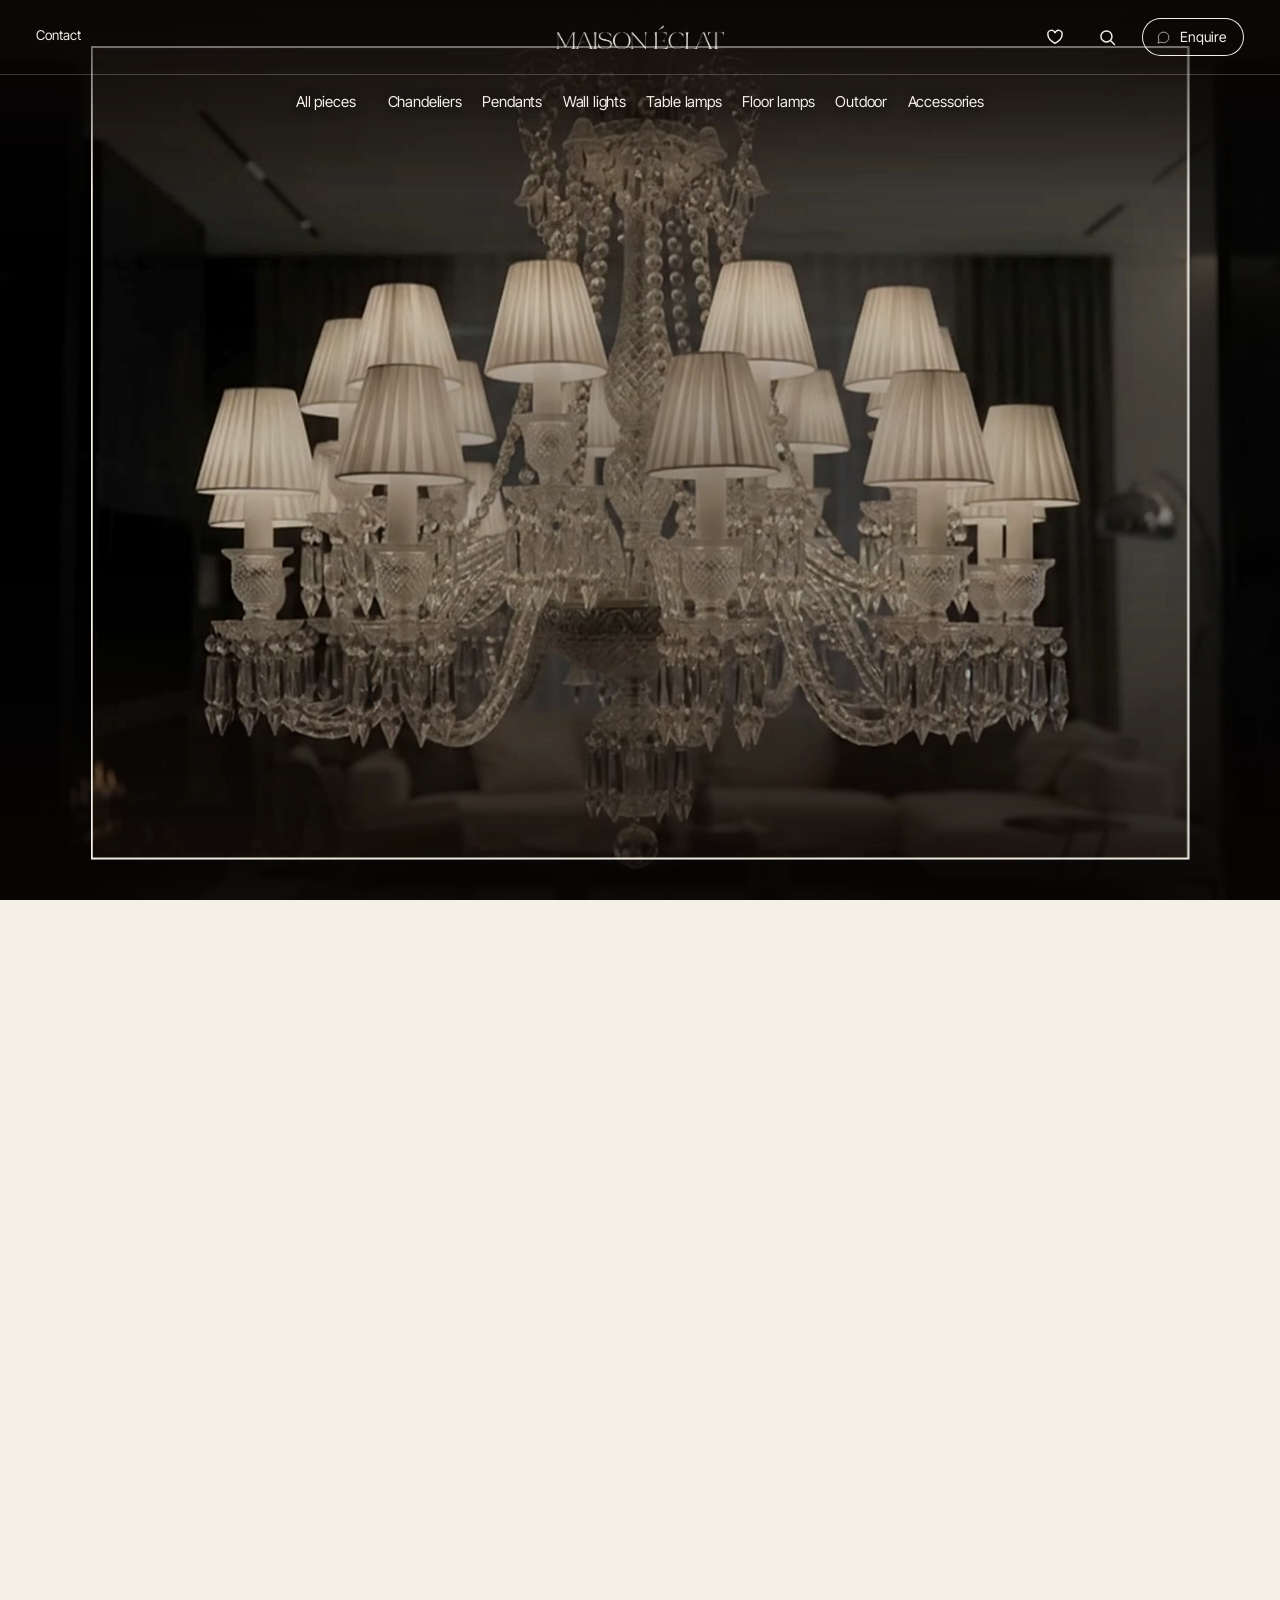
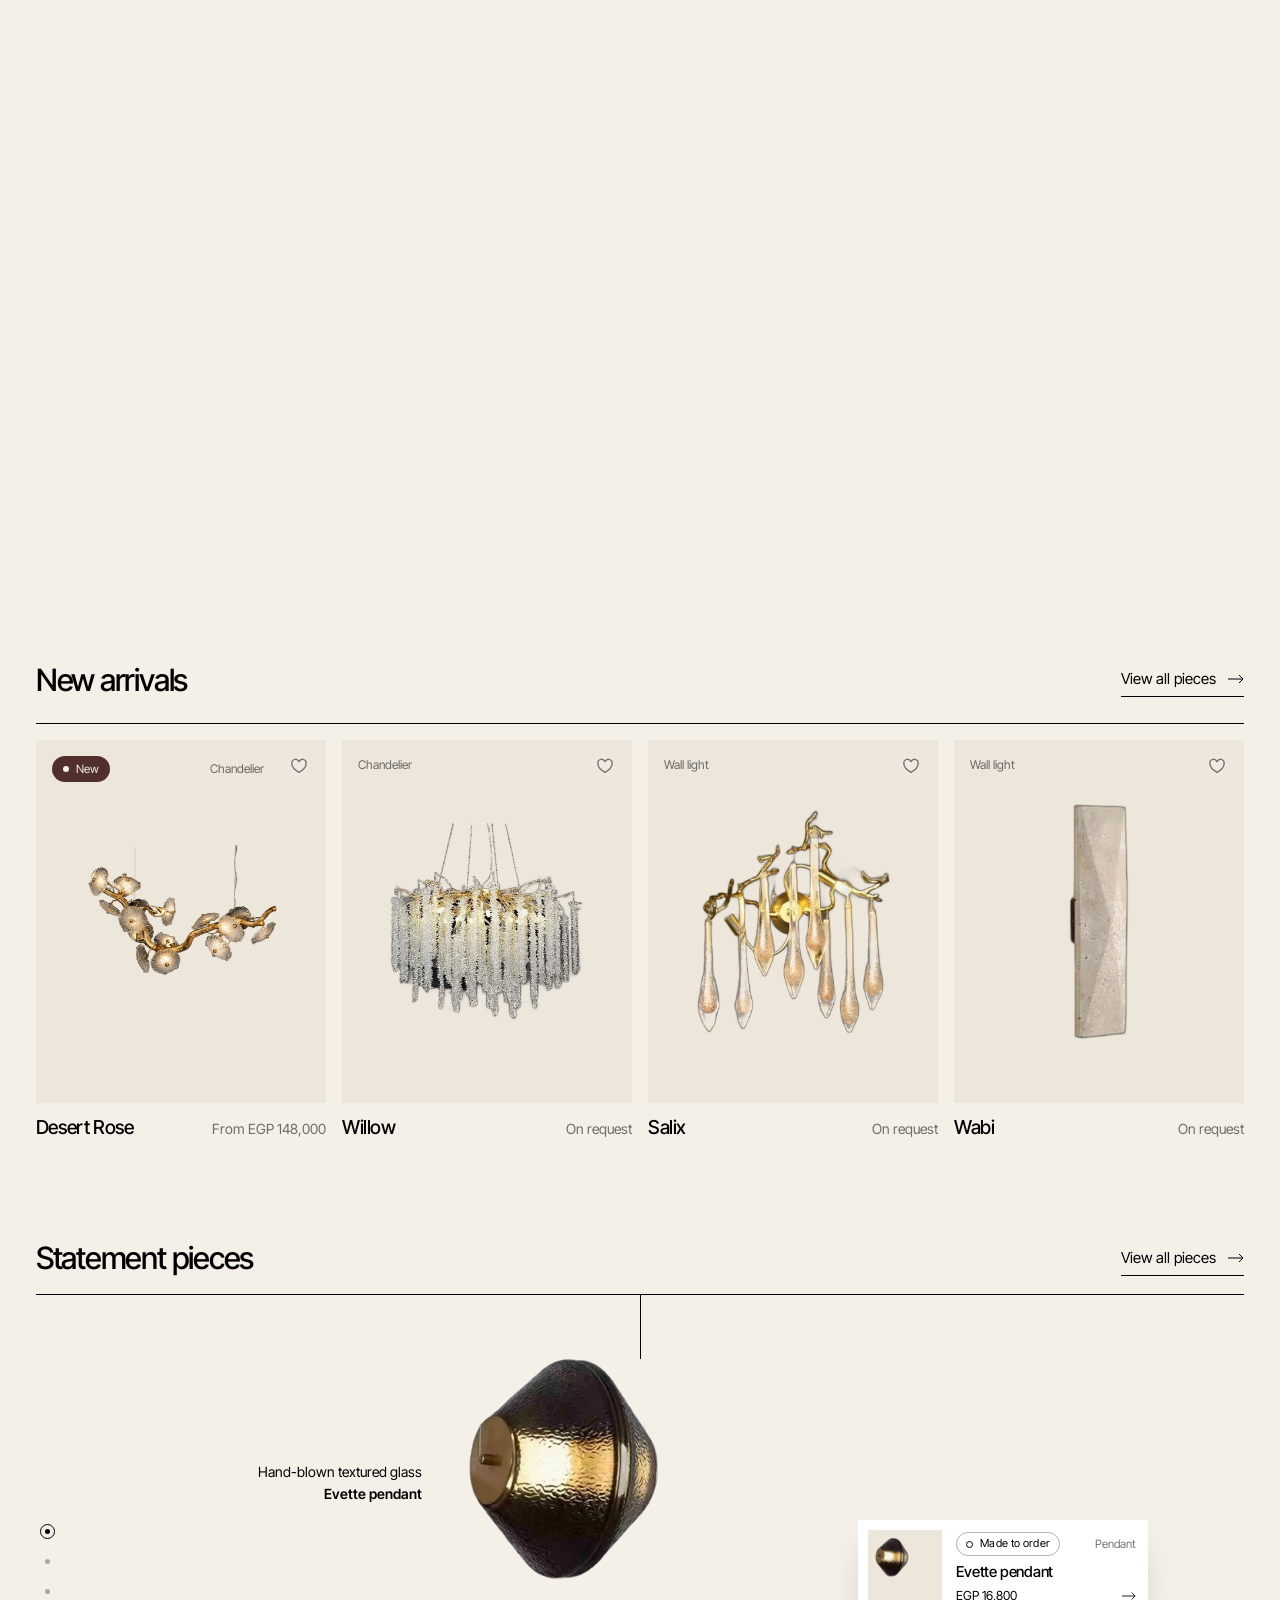
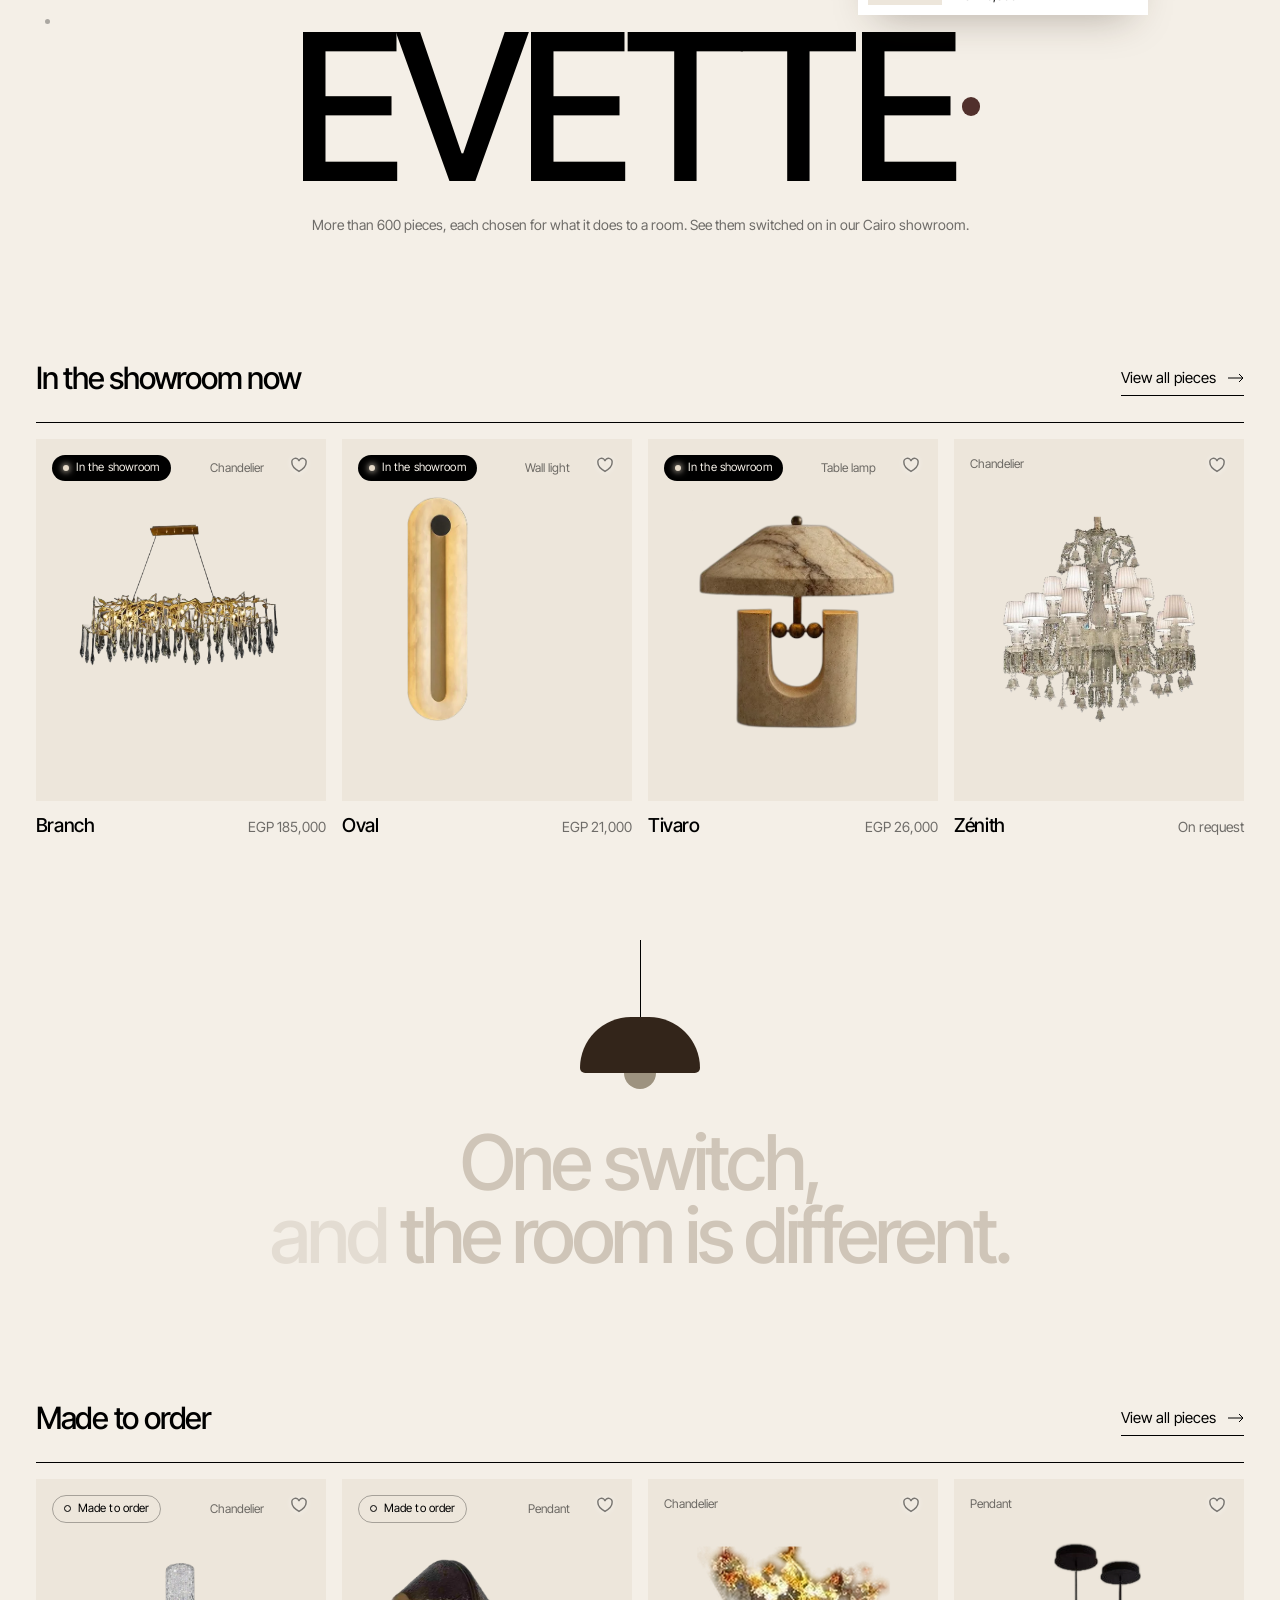
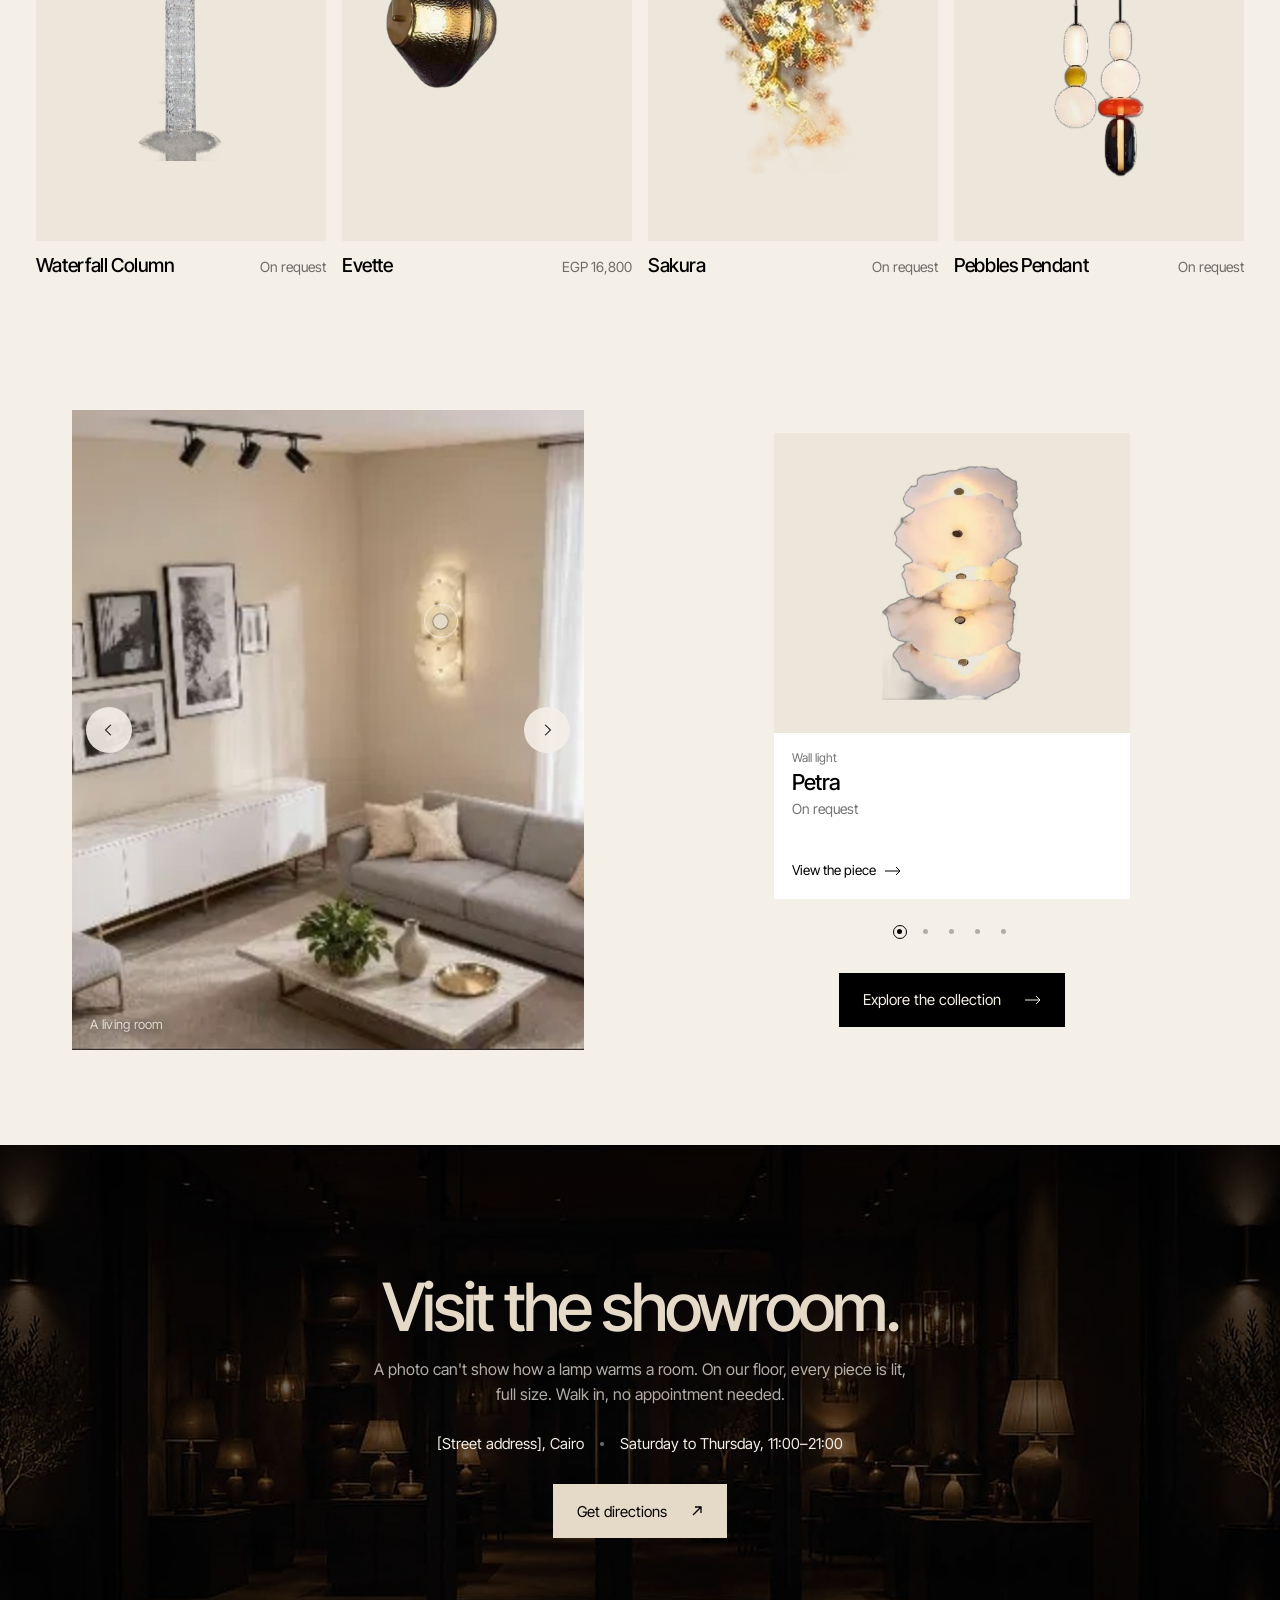
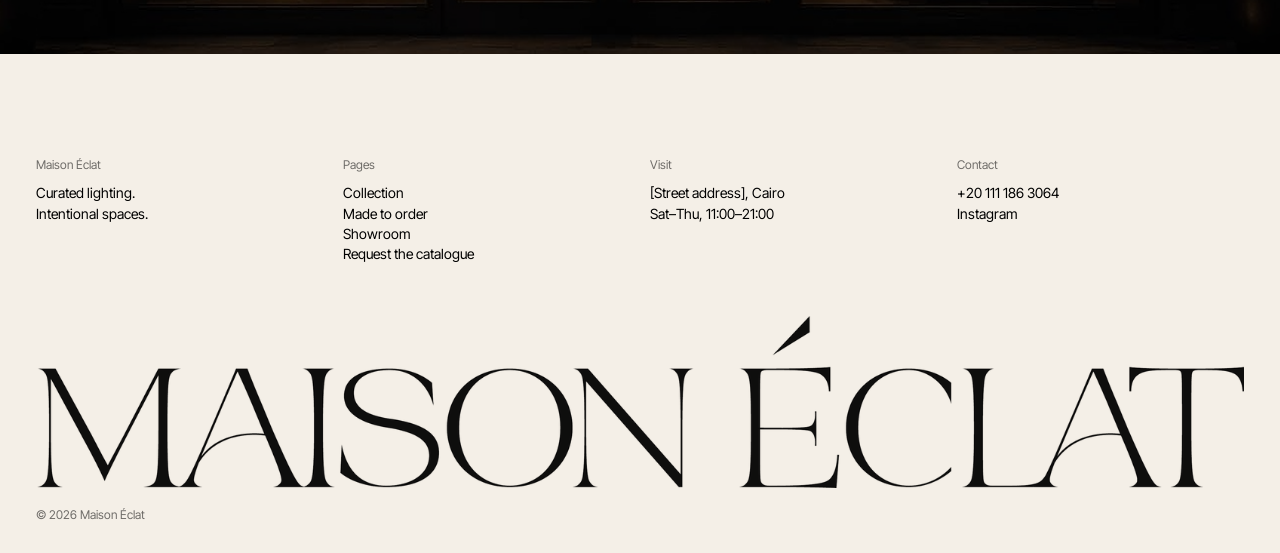
==== commit 6863c0b0: "Add files via upload" ====
--- a/docs/index.html
+++ b/docs/index.html
@@ -1,10 +1,10 @@
 <!DOCTYPE html>
-<html lang="en">
+<html lang="en" class="v-i">
 <head>
 <meta charset="utf-8"/>
 <meta content="width=device-width, initial-scale=1" name="viewport"/>
 <title>Maison Éclat</title>
-<meta content="Maison Éclat, a lighting showroom in Cairo. Chandeliers, pendants, wall lights and lamps, lit on our floor." name="description"/>
+<meta content="Maison Éclat, a lighting showroom in Cairo. Chandeliers, pendants, wall lights and lamps, lit on our floor." name="description"/><meta property="og:type" content="website"/><meta property="og:site_name" content="Maison Éclat"/><meta property="og:title" content="Maison Éclat"/><meta property="og:description" content="Maison Éclat, a lighting showroom in Cairo. Chandeliers, pendants, wall lights and lamps, lit on our floor."/><meta property="og:image" content="https://fadyfouad0.github.io/maisoneclatwebsite/assets/ba7bd4a4912631602a867c2ac174a03a.jpg"/><meta name="twitter:card" content="summary_large_image"/>
 <link href="favicon-32.png" rel="icon" sizes="32x32" type="image/png"/>
 <link href="favicon.svg" rel="icon" type="image/svg+xml"/>
 <link href="favicon-512.png" rel="icon" sizes="512x512" type="image/png"/>
@@ -15,20 +15,275 @@
 <link href="https://fonts.googleapis.com/css2?family=Inter+Tight:ital,wght@0,300;0,400;0,500;0,600;1,400&amp;display=swap" rel="stylesheet"/>
 <link href="site.css" rel="stylesheet"/>
 <script>window.BASE="";window.SITE={"rooms": [{"title": "A living room", "pins": [0]}, {"title": "The stair hall", "pins": [1]}, {"title": "A reading corner", "pins": [2]}, {"title": "A kitchen table", "pins": [3]}, {"title": "A hotel lobby", "pins": [4, 5]}]};</script>
+<style id="hf-css">
+/* ---- framed hero ---- */
+:is(.d3) .h3-film video#d3-v{filter:brightness(.4) saturate(.8) contrast(1.05)}
+:is(.d3) .h3-film::after{background:linear-gradient(180deg,rgba(10,7,5,.75) 0%,rgba(10,7,5,.25) 14%,rgba(10,7,5,0) 30%,rgba(10,7,5,0) 62%,rgba(10,7,5,.7) 100%)}
+.hf{position:absolute;inset:0;z-index:1;display:grid;place-items:center;pointer-events:none}
+:is(.d3) .hf{padding:96px 0 70px}
+.hf-f{position:relative;aspect-ratio:.88;opacity:0;transform:scale(.965);animation:fxin 1.7s cubic-bezier(.16,.84,.24,1) 1.05s forwards}
+:is(.d3) .hf-f{width:min(32vw,58vh,520px)}
+.hf-f::after{content:"";position:absolute;inset:0;border:2px solid #F4EFE7;pointer-events:none}
+.hf-m{position:absolute;inset:0;overflow:hidden;background:#0b0806}
+.hf-m .hf-i,.ph .ha .hf-m .hf-i{position:absolute;inset:0;width:100%;height:100%;object-fit:cover;object-position:50% 50%;animation:fxkb 16s ease-in-out infinite alternate}
+.hf-m video.hf-i{animation-name:fxkv;object-position:50% 40%}
+.hf-m::after{content:"";position:absolute;inset:0;background:radial-gradient(78% 34% at 50% 50%,rgba(8,6,4,.62),rgba(8,6,4,.1) 70%,rgba(8,6,4,0))}
+/* the frame carries the name, so the bar above the hero does not repeat it */
+:is(.d3) .h3-bar .nv-wm{visibility:hidden}
+.hf-wm{position:absolute;left:11%;right:11%;top:50%;z-index:2;width:auto!important;color:#F4EFE7;filter:drop-shadow(0 2px 16px rgba(0,0,0,.6));opacity:0;transform:translateY(-38%);animation:fxwm 1.5s cubic-bezier(.16,.84,.24,1) 1.75s forwards}
+@keyframes fxin{to{opacity:1;transform:none}}
+@keyframes fxwm{to{opacity:1;transform:translateY(-50%)}}
+@keyframes fxkb{from{transform:scale(1.13) translate(-1.6%,1.2%)}to{transform:scale(1.01) translate(1.4%,-1%)}}
+@keyframes fxkv{from{transform:scale(1.9) translate(4%,6%)}to{transform:scale(1.6) translate(-3%,2%)}}
+/* the caption steps back so the frame leads */
+:is(.d3) .h3-in{align-items:center}
+:is(.d3) .h3-in h1{font-size:clamp(26px,2.3vw,40px);letter-spacing:-.04em}
+
+/* phone */
+.ph .ha{height:100svh;min-height:620px;max-height:920px}
+.ph .ha video.ha-v{position:absolute;inset:0;width:100%;height:100%;object-fit:cover;object-position:50% 46%;filter:brightness(.4) saturate(.8) contrast(1.05)}
+.ph .ha::after{background:linear-gradient(180deg,rgba(10,7,5,.6) 0 9%,rgba(10,7,5,0) 22%,rgba(10,7,5,0) 60%,rgba(10,7,5,.85) 100%)}
+.ph .hf{padding:70px 0 210px;z-index:1}
+.ph .hf-f{width:min(68vw,46svh,320px)}
+.ph .hf-f::after{border-width:1.5px}
+.ph .ha-in h1{font-size:34px}
+
+@media (prefers-reduced-motion: reduce){
+  .hf-f,.hf-wm{animation:none;opacity:1;transform:none}
+  .hf-wm{transform:translateY(-50%)}
+  .hf-m .hf-i{animation:none}
+}
+</style>
+<style id="hf-var">
+/* static options: no motion while choosing */
+.hf-m{background:transparent}
+.hf-m::after{display:none}
+
+/* A  window: the frame shows the film at full brightness */
+.v-a .hf-m{-webkit-backdrop-filter:brightness(2.45) saturate(1.15);backdrop-filter:brightness(2.45) saturate(1.15)}
+.v-a .hf-wm{filter:drop-shadow(0 2px 22px rgba(0,0,0,.75))}
+.v-a .hf-m::after,.v-e .hf-m::after{display:block;background:radial-gradient(64% 26% at 50% 50%,rgba(8,6,4,.55),rgba(8,6,4,0))}
+
+/* B  outline: a wide, quiet frame; everything stays dark */
+.v-b :is(.d3) .hf-f{width:min(58vw,1000px);aspect-ratio:2.1}
+.v-b .ph .hf-f{width:84vw;aspect-ratio:1.35}
+.v-b .hf-f::after{border-width:1px;border-color:rgba(244,239,231,.75)}
+.v-b .hf-wm{left:18%;right:18%}
+
+/* C  frosted: the film blurs behind glass */
+.v-c .hf-m{-webkit-backdrop-filter:blur(18px) brightness(1.55) saturate(.7);backdrop-filter:blur(18px) brightness(1.55) saturate(.7);background:rgba(244,239,231,.06)}
+.v-c .hf-f::after{border-width:1px;border-color:rgba(244,239,231,.55)}
+
+/* D  ecru plaque: a solid block of the brand colour */
+.v-d :is(.d3) .hf-f{width:min(30vw,460px);aspect-ratio:1.3}
+.v-d .ph .hf-f{width:72vw;aspect-ratio:1.2}
+.v-d .hf-m{background:#E5D9C8}
+.v-d .hf-f::after{border:0}
+.v-d .hf-wm{color:#33251A;filter:none;left:16%;right:16%}
+
+/* E  viewfinder: corners only, the film brightens inside */
+.v-e .hf-m{-webkit-backdrop-filter:brightness(2.1);backdrop-filter:brightness(2.1)}
+.v-e .hf-f::after{border:0;
+  background:
+    linear-gradient(#F4EFE7,#F4EFE7) 0 0/38px 2px no-repeat, linear-gradient(#F4EFE7,#F4EFE7) 0 0/2px 38px no-repeat,
+    linear-gradient(#F4EFE7,#F4EFE7) 100% 0/38px 2px no-repeat, linear-gradient(#F4EFE7,#F4EFE7) 100% 0/2px 38px no-repeat,
+    linear-gradient(#F4EFE7,#F4EFE7) 0 100%/38px 2px no-repeat, linear-gradient(#F4EFE7,#F4EFE7) 0 100%/2px 38px no-repeat,
+    linear-gradient(#F4EFE7,#F4EFE7) 100% 100%/38px 2px no-repeat, linear-gradient(#F4EFE7,#F4EFE7) 100% 100%/2px 38px no-repeat}
+.v-e :is(.d3) .hf-f{width:min(40vw,62vh,640px);aspect-ratio:1.1}
+.v-e .hf-wm{filter:drop-shadow(0 2px 22px rgba(0,0,0,.75))}
+
+/* F  bordeaux window: the film comes through in the house red */
+.v-f .hf-m{-webkit-backdrop-filter:brightness(2) grayscale(1);backdrop-filter:brightness(2) grayscale(1)}
+.v-f .hf-m::before{content:"";position:absolute;inset:0;background:#51302C;mix-blend-mode:multiply;opacity:.92}
+.v-f .hf-f::after{border-color:#E5D9C8}
+/* G  A inverted: the film at full light, the window dark */
+.v-g :is(.d3) .h3-film video#d3-v,.v-g .ph .ha video.ha-v{filter:brightness(1.18) saturate(.95) contrast(1.03)}
+.v-g :is(.d3) .h3-film::after{background:linear-gradient(180deg,rgba(10,7,5,.62) 0%,rgba(10,7,5,.18) 14%,rgba(10,7,5,0) 26%,rgba(10,7,5,0) 70%,rgba(10,7,5,.55) 100%)}
+.v-g .ph .ha::after{background:linear-gradient(180deg,rgba(10,7,5,.5) 0 8%,rgba(10,7,5,0) 20%,rgba(10,7,5,0) 56%,rgba(10,7,5,.8) 100%)}
+.v-g .hf-m{-webkit-backdrop-filter:brightness(.2) saturate(.8);backdrop-filter:brightness(.2) saturate(.8)}
+.v-g .hf-f{box-shadow:0 30px 80px rgba(10,7,5,.35)}
+.v-g .hf-wm{filter:none}
+/* frame text instead of the name (H, I) */
+.hf-t{display:none}
+:is(.v-h,.v-i) .hf-wm{display:none}
+:is(.v-h,.v-i) .hf-t{display:block;position:absolute;left:0;right:0;top:50%;z-index:2;transform:translateY(-50%);text-align:center;color:#F4EFE7;font-weight:500;letter-spacing:-.05em;line-height:.92;text-shadow:0 2px 24px rgba(0,0,0,.45)}
+:is(.v-h,.v-i) :is(.d3) .hf-t{font-size:clamp(40px,4.4vw,74px)}
+:is(.v-h,.v-i) .ph .hf-t{font-size:44px}
+:is(.v-h,.v-i) .hf-t i{font-style:normal;font-weight:300}
+:is(.v-h,.v-i) .hf-m::after{display:block;background:radial-gradient(70% 34% at 50% 50%,rgba(8,6,4,.42),rgba(8,6,4,0))}
+/* the name goes back to the bar; the caption's line moves into the frame */
+:is(.v-h,.v-i) :is(.d3) .h3-bar .nv-wm{visibility:visible}
+:is(.v-h,.v-i) :is(.d3) .h3-in h1,:is(.v-h,.v-i) .ph .ha-in h1{position:absolute;width:1px;height:1px;overflow:hidden;clip:rect(0 0 0 0);white-space:nowrap}
+:is(.v-h,.v-i) :is(.d3) .h3-in{justify-content:flex-end}
+
+/* H  all light: the film at full light, the frame a clean border */
+.v-h :is(.d3) .h3-film video#d3-v,.v-h .ph .ha video.ha-v{filter:brightness(1.18) saturate(.95) contrast(1.03)}
+.v-h :is(.d3) .h3-film::after{background:linear-gradient(180deg,rgba(10,7,5,.62) 0%,rgba(10,7,5,.18) 14%,rgba(10,7,5,0) 26%,rgba(10,7,5,0) 70%,rgba(10,7,5,.55) 100%)}
+.v-h .ph .ha::after{background:linear-gradient(180deg,rgba(10,7,5,.5) 0 8%,rgba(10,7,5,0) 20%,rgba(10,7,5,0) 56%,rgba(10,7,5,.8) 100%)}
+
+/* I  A with the line: dark film, bright window */
+.v-i .hf-m{-webkit-backdrop-filter:brightness(2.45) saturate(1.15);backdrop-filter:brightness(2.45) saturate(1.15)}
+</style>
+<style id="hf-anim">
+/* ---- option I, live ---- */
+/* the hero holds for a while as you scroll */
+.v-i :is(.d3) .hero3{height:240vh}
+.v-i :is(.d3) .h3-g{position:sticky;top:0;height:100vh;min-height:560px}
+.v-i .ph .ha-sc{position:relative;height:240svh;margin-top:-56px}
+.v-i .ph .ha{position:sticky;top:0;margin-top:0;height:100svh;min-height:560px;max-height:none}
+
+.v-i .hf{display:block;padding:0}
+.v-i .hf-f{position:absolute;left:50%;top:50%;animation:none;opacity:1;
+  width:var(--w,min(32vw,58vh,520px));height:var(--h,auto);
+  transform:translate(-50%,-50%) translateY(var(--oy,13px))}
+.v-i .ph .hf-f{width:var(--w,min(68vw,46svh,320px));transform:translate(-50%,-50%) translateY(var(--oy,-70px))}
+.v-i .hf-f::after{display:none}
+
+/* the border draws itself in one line */
+.hf-ln{position:absolute;inset:0;width:100%;height:100%;overflow:visible;pointer-events:none;opacity:var(--lo,1)}
+.hf-ln rect{fill:none;stroke:#F4EFE7;stroke-width:2;vector-effect:non-scaling-stroke;stroke-dasharray:1 1;stroke-dashoffset:1;animation:hfdraw 1.7s cubic-bezier(.65,0,.25,1) 1.1s forwards}
+.ph .hf-ln rect{stroke-width:1.5}
+@keyframes hfdraw{to{stroke-dashoffset:0}}
+
+/* the window switches on, with a short flicker */
+.v-i .hf-m{opacity:0;animation:hfon 1.5s linear 2.45s forwards}
+@keyframes hfon{0%{opacity:0}9%{opacity:.5}14%{opacity:.12}24%{opacity:.78}29%{opacity:.38}44%{opacity:.95}52%{opacity:.82}70%,100%{opacity:1}}
+
+/* the line rises, then steps back as the window grows */
+.v-i .hf-t{opacity:var(--to,1);transform:translateY(-50%) scale(var(--ts,1))}
+.hf-l{display:block;overflow:hidden;padding-bottom:.12em;margin-bottom:-.12em}
+.hf-l b{display:block;font-weight:inherit;transform:translateY(112%);animation:hfup 1.2s cubic-bezier(.16,.84,.24,1) 3.05s forwards}
+.hf-l + .hf-l b{animation-delay:3.2s}
+.hf-l i{font-style:normal;font-weight:300}
+@keyframes hfup{to{transform:none}}
+
+/* act two: the room is lit, a second line */
+.hf::before{content:"";position:absolute;inset:0;z-index:2;background:rgba(10,7,5,.42);opacity:var(--o2,0);pointer-events:none}
+.hf-2{position:absolute;left:0;right:0;top:50%;z-index:3;margin:0;text-align:center;color:#F4EFE7;font-weight:500;letter-spacing:-.045em;line-height:.98;text-shadow:0 2px 26px rgba(0,0,0,.4);opacity:var(--o2,0);transform:translateY(calc(-50% + (1 - var(--o2,0)) * 28px))}
+:is(.d3) .hf-2{font-size:clamp(34px,3.6vw,62px)}
+.ph .hf-2{font-size:34px;padding:0 20px;transform:translateY(calc(-50% - 60px + (1 - var(--o2,0)) * 24px))}
+.hf-2 i{font-style:normal;font-weight:300}
+/* the phone caption said the same as act two; the button is enough */
+.v-i .ph .ha-in p{display:none}
+.v-i .ph .ha-in .btn{margin-top:0}
+
+@media (prefers-reduced-motion: reduce){
+  .hf-ln rect{animation:none;stroke-dashoffset:0}
+  .v-i .hf-m{animation:none;opacity:1}
+  .hf-l b{animation:none;transform:none}
+}
+</style>
+<script>
+(function(){
+  function cl(v){ return v < 0 ? 0 : v > 1 ? 1 : v; }
+  function sm(a, b, v){ v = cl((v - a) / (b - a)); return v * v * (3 - 2 * v); }
+  function mix(a, b, t){ return a + (b - a) * t; }
+  var still = window.matchMedia && matchMedia('(prefers-reduced-motion: reduce)').matches;
+  var stages = [];
+  var T0 = performance.now(), MX = 0, MY = 0, TX = 0, TY = 0;
+  if (!still && window.matchMedia && matchMedia('(hover: hover) and (pointer: fine)').matches) {
+    window.addEventListener('pointermove', function(ev){ TX = (ev.clientX / innerWidth - .5) * 2; TY = (ev.clientY / innerHeight - .5) * 2; }, { passive: true });
+    document.addEventListener('pointerleave', function(){ TX = TY = 0; });
+  }
+  function init(){
+    [['#d3-hero', false], ['#ph-hero', true]].forEach(function(d){
+      var sec = document.querySelector(d[0]); if (!sec) return;
+      var hf = sec.querySelector('.hf'); if (!hf) return;
+      stages.push({ sec: sec, hf: hf, phone: d[1], p: 0, t: 0 });
+    });
+    if (stages.length) requestAnimationFrame(tick);
+  }
+  function tick(){
+    var W = innerWidth, H = innerHeight;
+    MX += (TX - MX) * .06; MY += (TY - MY) * .06;
+    stages.forEach(function(s){
+      if (!s.sec.offsetParent && getComputedStyle(s.sec).position !== 'fixed') return;
+      var r = s.sec.getBoundingClientRect(), span = r.height - H;
+      s.t = span > 0 ? cl(-r.top / span) : 0;
+      s.p = still ? s.t : s.p + (s.t - s.p) * .16;
+      if (Math.abs(s.t - s.p) < .0005) s.p = s.t;
+      var p = s.p, st = s.hf.style;
+      var w0 = s.phone ? Math.min(W * .68, H * .46, 320) : Math.min(W * .32, H * .58, 520), h0 = w0 / .88;
+      var oy0 = s.phone ? -70 : 13;
+      var e = sm(.06, .7, p);
+      e = e * e * (3 - 2 * e) * .35 + e * .65;
+      st.setProperty('--w', mix(w0, W + 8, e).toFixed(1) + 'px');
+      st.setProperty('--h', mix(h0, H + 8, e).toFixed(1) + 'px');
+      st.setProperty('--oy', mix(oy0, 0, e).toFixed(1) + 'px');
+      st.setProperty('--to', (1 - sm(.03, .3, p)).toFixed(3));
+      st.setProperty('--ts', (1 + .14 * sm(.03, .3, p)).toFixed(3));
+      st.setProperty('--lo', (1 - sm(.52, .72, p)).toFixed(3));
+      st.setProperty('--o2', sm(.7, .88, p).toFixed(3));
+      st.setProperty('--sp', (sm(.03, .32, p) * 1.4).toFixed(3));
+      st.setProperty('--q', cl((p - .66) / .24).toFixed(3));
+      var lt = cl((performance.now() - T0) / 6500); lt = 1 - Math.pow(1 - lt, 3);
+      s.sec.style.setProperty('--bz', (mix(1.16, 1.04, lt) + .1 * e).toFixed(4));
+      var damp = 1 - e;
+      s.sec.style.setProperty('--mx', (MX * damp).toFixed(3));
+      s.sec.style.setProperty('--my', (MY * damp).toFixed(3));
+    });
+    requestAnimationFrame(tick);
+  }
+  if (document.readyState === 'loading') document.addEventListener('DOMContentLoaded', init); else init();
+})();
+</script>
+<style id="hf-more">
+/* ---- option I, more motion ---- */
+/* the camera: settles on load, pushes in on scroll, drifts with the pointer */
+.v-i :is(.d3) .h3-film video#d3-v,.v-i .ph .ha video.ha-v{transform:translate(calc(var(--mx,0) * -14px),calc(var(--my,0) * -10px)) scale(var(--bz,1.04));will-change:transform}
+.v-i :is(.d3) .hf-f{transform:translate(-50%,-50%) translateY(var(--oy,13px)) translate(calc(var(--mx,0) * 12px),calc(var(--my,0) * 9px))}
+.v-i .hf-t{transform:translateY(-50%) translate(calc(var(--mx,0) * 6px),calc(var(--my,0) * 5px)) scale(var(--ts,1))}
+
+/* the letters rise out of a blur */
+.v-i .hf-l{overflow:visible;white-space:nowrap;transform:translateX(calc(var(--sp,0) * -1em));filter:blur(calc(var(--sp,0) * 3px))}
+.v-i .hf-l2{transform:translateX(calc(var(--sp,0) * 1em));font-weight:300}
+.ch{display:inline-block;opacity:0;transform:translateY(.7em) rotate(6deg);filter:blur(8px);animation:hfch 1.15s cubic-bezier(.16,.84,.24,1) forwards;animation-delay:calc(2.95s + var(--i) * 55ms)}
+@keyframes hfch{to{opacity:1;transform:none;filter:blur(0)}}
+
+/* a gleam crosses the glass now and then */
+.hf-gl{position:absolute;inset:0;z-index:1;overflow:hidden;pointer-events:none;opacity:var(--to,1)}
+.hf-gl::before{content:"";position:absolute;top:-25%;bottom:-25%;left:-70%;width:48%;background:linear-gradient(100deg,rgba(255,244,228,0) 0%,rgba(255,244,228,.06) 30%,rgba(255,244,228,.3) 50%,rgba(255,244,228,.06) 70%,rgba(255,244,228,0) 100%);transform:skewX(-16deg);mix-blend-mode:screen;animation:hfgl 7.5s cubic-bezier(.45,0,.2,1) 4.1s infinite}
+@keyframes hfgl{0%{left:-70%}26%,100%{left:135%}}
+
+/* act two arrives word by word */
+.v-i .hf-2{opacity:1;transform:translateY(-50%)}
+.v-i .ph .hf-2{transform:translateY(calc(-50% - 60px))}
+.wd{display:inline-block;--x:clamp(0, calc(var(--q,0) * 12 - var(--k)), 1);opacity:var(--x);transform:translateY(calc((1 - var(--x)) * .45em));filter:blur(calc((1 - var(--x)) * 10px))}
+.wd.lt{font-weight:300}
+
+/* entrances */
+.v-i :is(.d3) .h3-bar{animation:hfdrop 1s cubic-bezier(.16,.84,.24,1) .5s both}
+.v-i :is(.d3) .h3-cta,.v-i .ph .ha-in .btn{animation:hfrise 1s cubic-bezier(.16,.84,.24,1) 3.7s both}
+@keyframes hfdrop{from{opacity:0;transform:translateY(-18px)}}
+@keyframes hfrise{from{opacity:0;transform:translateY(18px)}}
+
+/* scroll cue */
+.hf-cue{position:absolute;left:50%;bottom:30px;z-index:3;display:flex;flex-direction:column;align-items:center;gap:10px;font-size:11px;letter-spacing:.2em;text-transform:uppercase;color:rgba(244,239,231,.72);transform:translateX(-50%);opacity:calc(var(--to,1) * 1);animation:hfcue 1s ease 4.2s both}
+.hf-cue::after{content:"";width:1px;height:36px;background:linear-gradient(rgba(244,239,231,.9),rgba(244,239,231,0));transform-origin:50% 0;animation:hfline 2.2s cubic-bezier(.65,0,.35,1) 4.4s infinite}
+@keyframes hfcue{from{opacity:0}}
+@keyframes hfline{0%{transform:scaleY(0)}45%{transform:scaleY(1);transform-origin:50% 0}46%{transform-origin:50% 100%}90%,100%{transform:scaleY(0);transform-origin:50% 100%}}
+.ph .hf-cue{display:none}
+
+@media (prefers-reduced-motion: reduce){
+  .ch{animation:none;opacity:1;transform:none;filter:none}
+  .hf-gl::before,.hf-cue::after{animation:none}
+  .v-i :is(.d3) .h3-bar,.v-i :is(.d3) .h3-cta,.v-i .ph .ha-in .btn,.hf-cue{animation:none}
+}
+</style>
 </head>
 <body class="has-phone">
 <div class="d3" data-dc-tpl="13" data-page="home">
 <div aria-hidden="true" class="d3-bar px" style="transform: translateY(-110%); opacity: 0;">
-<div class="nv nv-cold"><div class="nv-top px"><div class="nv-u nv-u1"><button aria-expanded="false" aria-label="Open the menu" class="nb-mb" type="button"><i aria-hidden="true"></i><i aria-hidden="true"></i></button><a class="nv-ul" href="showroom.html">Contact</a></div><a aria-label="Maison Éclat, home" class="nv-wm" href="#"><span class="wm" style="width: 150px;"></span></a><div class="nv-u nv-u2"><button aria-expanded="false" aria-label="Show your saved pieces" class="nb-sv" type="button"><svg aria-hidden="true" fill="none" height="18" stroke="currentColor" stroke-width="1.3" viewbox="0 0 16 16" width="18"><path d="M8 13.6S1.7 9.9 1.7 5.9A3.15 3.15 0 0 1 8 4.6a3.15 3.15 0 0 1 6.3 1.3c0 4-6.3 7.7-6.3 7.7z"></path></svg><sup><span class="sc-interp">0</span></sup></button><button aria-label="Search the collection" class="nb-i nv-si" type="button"><svg aria-hidden="true" fill="none" height="17" stroke="currentColor" stroke-width="1.4" viewbox="0 0 16 16" width="17"><circle cx="7" cy="7" r="5.2"></circle><path d="M10.8 10.8 15 15"></path></svg></button><a class="nb-cta" href="https://wa.me/201111863064?text=Hello%20Maison%20%C3%89clat%2C%20I%20have%20a%20question%20about%20a%20piece." rel="noopener" target="_blank"><svg aria-hidden="true" class="wam" fill="none" height="15" stroke="currentColor" stroke-width="1.5" viewbox="0 0 24 24" width="15"><path d="M3 21l1.7-5A8.5 8.5 0 1 1 8 19.3z"></path></svg><span>Enquire</span></a></div></div><div class="nv-row px"><nav aria-label="Collection" class="nv-ls"><a class="nv-b nv-b2" href="collection.html">All pieces</a><span class="nv-i"><a class="nv-b" href="chandeliers.html">Chandeliers</a><div class="nv-p"><div class="nv-pw px"><div class="nv-col"><span class="nv-k">Collections</span><a href="chandeliers.html#classic">Classic collection</a><a href="chandeliers.html#modern">Modern collection</a><a href="chandeliers.html#glass">Glass collection</a></div><div class="nv-col"><span class="nv-k">Pieces</span><a class="nv-pl" href="piece.html?p=desert-rose">Desert Rose</a><a class="nv-pl" href="piece.html?p=desert-rose">Branch</a><a class="nv-pl" href="piece.html?p=desert-rose">Spiral</a><a class="nv-pl" href="piece.html?p=desert-rose">Waterfall Column</a><a class="nv-all" href="chandeliers.html"><span>All chandeliers</span><svg aria-hidden="true" fill="none" height="10" stroke="currentColor" viewbox="0 0 16 10" width="16"><path d="M0 5h15M11 1l4 4-4 4"></path></svg></a></div><div class="nv-pv"><a class="nv-c def" href="piece.html?p=desert-rose"><span class="nv-sm"><img alt="Desert Rose" src="assets/161d7544adaf3555a5c7c3f9e8e49911.webp"/></span><span class="nv-sx"><span class="nv-sk">The statement piece</span><b>Desert Rose</b><em>Glass, gilded metal</em><span class="nv-sp">From EGP 148,000</span></span></a><a class="nv-c nvpv" href="piece.html?p=desert-rose"><span class="nv-sm"><img alt="Desert Rose" src="assets/161d7544adaf3555a5c7c3f9e8e49911.webp"/></span><span class="nv-sx"><span class="nv-sk">See the piece</span><b>Desert Rose</b><em>Glass, gilded metal</em><span class="nv-sp">From EGP 148,000</span></span></a><a class="nv-c nvpv" href="piece.html?p=branch"><span class="nv-sm"><img alt="Branch" src="assets/2b227a72a7ec6e00573e0648a656e3c6.webp"/></span><span class="nv-sx"><span class="nv-sk">See the piece</span><b>Branch</b><em>Crystal, brass</em><span class="nv-sp">EGP 185,000</span></span></a><a class="nv-c nvpv" href="piece.html?p=spiral"><span class="nv-sm"><img alt="Spiral" src="assets/7345e2e78b6c7c5b1e20e24486b006a8.webp"/></span><span class="nv-sx"><span class="nv-sk">See the piece</span><b>Spiral</b><em>Crystal, chrome</em><span class="nv-sp">From EGP 96,000</span></span></a><a class="nv-c nvpv" href="piece.html?p=waterfall-column"><span class="nv-sm"><img alt="Waterfall Column" src="assets/e0e13a2b151fdf653414b2777e8ae5de.webp"/></span><span class="nv-sx"><span class="nv-sk">See the piece</span><b>Waterfall Column</b><em>Crystal</em><span class="nv-sp">On request</span></span></a></div></div></div></span><span class="nv-i"><a class="nv-b" href="pendants.html">Pendants</a><div class="nv-p"><div class="nv-pw px two"><div class="nv-col"><span class="nv-k">Pieces</span><a class="nv-pl" href="piece.html?p=prism">Prism</a><a class="nv-pl" href="piece.html?p=prism">Evette</a><a class="nv-pl" href="piece.html?p=prism">Mirza</a><a class="nv-pl" href="piece.html?p=prism">Lantern</a><a class="nv-all" href="pendants.html"><span>All pendants</span><svg aria-hidden="true" fill="none" height="10" stroke="currentColor" viewbox="0 0 16 10" width="16"><path d="M0 5h15M11 1l4 4-4 4"></path></svg></a></div><div class="nv-pv"><a class="nv-c def" href="piece.html?p=prism"><span class="nv-sm"><img alt="Prism" src="assets/1299a019108e423f42d9e288007b2902.webp"/></span><span class="nv-sx"><span class="nv-sk">The statement piece</span><b>Prism</b><em>Coloured crystal</em><span class="nv-sp">EGP 42,000</span></span></a><a class="nv-c nvpv" href="piece.html?p=prism"><span class="nv-sm"><img alt="Prism" src="assets/1299a019108e423f42d9e288007b2902.webp"/></span><span class="nv-sx"><span class="nv-sk">See the piece</span><b>Prism</b><em>Coloured crystal</em><span class="nv-sp">EGP 42,000</span></span></a><a class="nv-c nvpv" href="piece.html?p=evette"><span class="nv-sm"><img alt="Evette" src="assets/e4f3b8eaede5a2e6843042b1c167b238.webp"/></span><span class="nv-sx"><span class="nv-sk">See the piece</span><b>Evette</b><em>Smoked glass, brass</em><span class="nv-sp">EGP 16,800</span></span></a><a class="nv-c nvpv" href="piece.html?p=mirza"><span class="nv-sm"><img alt="Mirza" src="assets/44ac0b63d1808f04ef20f3b6501ed9cb.webp"/></span><span class="nv-sx"><span class="nv-sk">See the piece</span><b>Mirza</b><em>Glass, wood</em><span class="nv-sp">On request</span></span></a><a class="nv-c nvpv" href="piece.html?p=lantern"><span class="nv-sm"><img alt="Lantern" src="assets/0bec61b82d9d845c0ccecc4bb3849c14.webp"/></span><span class="nv-sx"><span class="nv-sk">See the piece</span><b>Lantern</b><em>Metal, opal glass</em><span class="nv-sp">EGP 11,200</span></span></a></div></div></div></span><span class="nv-i"><a class="nv-b" href="wall-lights.html">Wall lights</a><div class="nv-p"><div class="nv-pw px two"><div class="nv-col"><span class="nv-k">Pieces</span><a class="nv-pl" href="piece.html?p=stacked-alabaster">Stacked Alabaster</a><a class="nv-pl" href="piece.html?p=stacked-alabaster">Oval</a><a class="nv-pl" href="piece.html?p=stacked-alabaster">Petal</a><a class="nv-pl" href="piece.html?p=stacked-alabaster">Formosa</a><a class="nv-all" href="wall-lights.html"><span>All wall lights</span><svg aria-hidden="true" fill="none" height="10" stroke="currentColor" viewbox="0 0 16 10" width="16"><path d="M0 5h15M11 1l4 4-4 4"></path></svg></a></div><div class="nv-pv"><a class="nv-c def" href="piece.html?p=stacked-alabaster"><span class="nv-sm"><img alt="Stacked Alabaster" src="assets/55c3eedc41c176a95378549bb8019d7a.webp"/></span><span class="nv-sx"><span class="nv-sk">The statement piece</span><b>Stacked Alabaster</b><em>Alabaster, brass</em><span class="nv-sp">EGP 19,500</span></span></a><a class="nv-c nvpv" href="piece.html?p=stacked-alabaster"><span class="nv-sm"><img alt="Stacked Alabaster" src="assets/55c3eedc41c176a95378549bb8019d7a.webp"/></span><span class="nv-sx"><span class="nv-sk">See the piece</span><b>Stacked Alabaster</b><em>Alabaster, brass</em><span class="nv-sp">EGP 19,500</span></span></a><a class="nv-c nvpv" href="piece.html?p=oval"><span class="nv-sm"><img alt="Oval" src="assets/8e643a083cf4c824cb2175f503297165.webp"/></span><span class="nv-sx"><span class="nv-sk">See the piece</span><b>Oval</b><em>Alabaster</em><span class="nv-sp">EGP 21,000</span></span></a><a class="nv-c nvpv" href="piece.html?p=petal"><span class="nv-sm"><img alt="Petal" src="assets/286ad7222d1efd08d86ab4639a7570b2.webp"/></span><span class="nv-sx"><span class="nv-sk">See the piece</span><b>Petal</b><em>Alabaster</em><span class="nv-sp">EGP 14,500</span></span></a><a class="nv-c nvpv" href="piece.html?p=formosa"><span class="nv-sm"><img alt="Formosa" src="assets/4733f0b7d663e05d6c4eee8dcdc4c944.webp"/></span><span class="nv-sx"><span class="nv-sk">See the piece</span><b>Formosa</b><em>Marble, bronze</em><span class="nv-sp">EGP 24,000</span></span></a></div></div></div></span><span class="nv-i"><a class="nv-b" href="table-lamps.html">Table lamps</a><div class="nv-p"><div class="nv-pw px two"><div class="nv-col"><span class="nv-k">Pieces</span><a class="nv-pl" href="piece.html?p=tivaro">Mushroom</a><a class="nv-pl" href="piece.html?p=tivaro">Tivaro</a><a class="nv-pl" href="piece.html?p=tivaro">Crystal Waterfall</a><a class="nv-all" href="table-lamps.html"><span>All table lamps</span><svg aria-hidden="true" fill="none" height="10" stroke="currentColor" viewbox="0 0 16 10" width="16"><path d="M0 5h15M11 1l4 4-4 4"></path></svg></a></div><div class="nv-pv"><a class="nv-c def" href="piece.html?p=tivaro"><span class="nv-sm"><img alt="Tivaro" src="assets/2518200d46ae546dc89507ffa08bab92.webp"/></span><span class="nv-sx"><span class="nv-sk">The statement piece</span><b>Tivaro</b><em>Travertine</em><span class="nv-sp">EGP 26,000</span></span></a><a class="nv-c nvpv" href="piece.html?p=mushroom"><span class="nv-sm"><img alt="Mushroom" src="assets/a6cf27a4dba06b9fb7057b75b2ebd129.webp"/></span><span class="nv-sx"><span class="nv-sk">See the piece</span><b>Mushroom</b><em>Travertine, metal</em><span class="nv-sp">EGP 12,500</span></span></a><a class="nv-c nvpv" href="piece.html?p=tivaro"><span class="nv-sm"><img alt="Tivaro" src="assets/2518200d46ae546dc89507ffa08bab92.webp"/></span><span class="nv-sx"><span class="nv-sk">See the piece</span><b>Tivaro</b><em>Travertine</em><span class="nv-sp">EGP 26,000</span></span></a><a class="nv-c nvpv" href="piece.html?p=crystal-waterfall"><span class="nv-sm"><img alt="Crystal Waterfall" src="assets/fa04153e085896e1be23d315075e6703.webp"/></span><span class="nv-sx"><span class="nv-sk">See the piece</span><b>Crystal Waterfall</b><em>Crystal, chrome</em><span class="nv-sp">EGP 32,000</span></span></a></div></div></div></span><span class="nv-i"><a class="nv-b" href="floor-lamps.html">Floor lamps</a><div class="nv-p"><div class="nv-pw px two"><div class="nv-col"><span class="nv-k">Pieces</span><a class="nv-pl" href="piece.html?p=totem">Totem</a><a class="nv-all" href="floor-lamps.html"><span>All floor lamps</span><svg aria-hidden="true" fill="none" height="10" stroke="currentColor" viewbox="0 0 16 10" width="16"><path d="M0 5h15M11 1l4 4-4 4"></path></svg></a></div><div class="nv-pv"><a class="nv-c def" href="piece.html?p=totem"><span class="nv-sm"><img alt="Totem" src="assets/95cddb35463c74a8410fdbba63c231b1.webp"/></span><span class="nv-sx"><span class="nv-sk">The statement piece</span><b>Totem</b><em>Alabaster</em><span class="nv-sp">EGP 58,000</span></span></a><a class="nv-c nvpv" href="piece.html?p=totem"><span class="nv-sm"><img alt="Totem" src="assets/95cddb35463c74a8410fdbba63c231b1.webp"/></span><span class="nv-sx"><span class="nv-sk">See the piece</span><b>Totem</b><em>Alabaster</em><span class="nv-sp">EGP 58,000</span></span></a></div></div></div></span><span class="nv-i"><a class="nv-b" href="outdoor.html">Outdoor</a><div class="nv-p"><div class="nv-pw px two"><div class="nv-col"><span class="nv-k">Pieces</span><a class="nv-pl" href="piece.html?p=pebble">Pebble</a><a class="nv-all" href="outdoor.html"><span>All outdoor</span><svg aria-hidden="true" fill="none" height="10" stroke="currentColor" viewbox="0 0 16 10" width="16"><path d="M0 5h15M11 1l4 4-4 4"></path></svg></a></div><div class="nv-pv"><a class="nv-c def" href="piece.html?p=pebble"><span class="nv-sm"><img alt="Pebble" src="assets/7d35291b5eab7c91e36046d24f7003be.webp"/></span><span class="nv-sx"><span class="nv-sk">The statement piece</span><b>Pebble</b><em>Stone composite</em><span class="nv-sp">EGP 9,800</span></span></a><a class="nv-c nvpv" href="piece.html?p=pebble"><span class="nv-sm"><img alt="Pebble" src="assets/7d35291b5eab7c91e36046d24f7003be.webp"/></span><span class="nv-sx"><span class="nv-sk">See the piece</span><b>Pebble</b><em>Stone composite</em><span class="nv-sp">EGP 9,800</span></span></a></div></div></div></span><span class="nv-i"><a class="nv-b" href="accessories.html">Accessories</a><div class="nv-p"><div class="nv-pw px"><div class="nv-col"><span class="nv-k">Collections</span><a href="accessories.html">Bulbs</a><a href="accessories.html">Shades</a><a href="accessories.html">Dimmers and switches</a><a href="accessories.html">Ceiling roses</a><a href="accessories.html">Cords and cables</a></div><div class="nv-col"><span class="nv-k">Pieces</span><a class="nv-pl" href="collection.html">Care kit</a><a class="nv-pl" href="collection.html">Crystal cleaner</a><a class="nv-pl" href="collection.html">Spare glass</a><a class="nv-all" href="accessories.html"><span>All accessories</span><svg aria-hidden="true" fill="none" height="10" stroke="currentColor" viewbox="0 0 16 10" width="16"><path d="M0 5h15M11 1l4 4-4 4"></path></svg></a></div><div class="nv-pv"><a class="nv-c def" href="collection.html"><span class="nv-sm"><img alt="Care kit" src="data:image/svg+xml,%3Csvg xmlns='http://www.w3.org/2000/svg' width='420' height='420'%3E%3Crect x='10' y='10' width='400' height='400' fill='none' stroke='%23CBBBA4' stroke-width='1.4' stroke-dasharray='8 8'/%3E%3Ctext x='210' y='216' text-anchor='middle' font-family='Inter Tight, Helvetica, sans-serif' font-size='15' fill='%23907F6B'%3EPhoto to come%3C/text%3E%3C/svg%3E"/></span><span class="nv-sx"><span class="nv-sk">The statement piece</span><b>Care kit</b><em>[Material]</em><span class="nv-sp">From [EGP 0,000]</span></span></a><a class="nv-c nvpv" href="collection.html"><span class="nv-sm"><img alt="Care kit" src="data:image/svg+xml,%3Csvg xmlns='http://www.w3.org/2000/svg' width='420' height='420'%3E%3Crect x='10' y='10' width='400' height='400' fill='none' stroke='%23CBBBA4' stroke-width='1.4' stroke-dasharray='8 8'/%3E%3Ctext x='210' y='216' text-anchor='middle' font-family='Inter Tight, Helvetica, sans-serif' font-size='15' fill='%23907F6B'%3EPhoto to come%3C/text%3E%3C/svg%3E"/></span><span class="nv-sx"><span class="nv-sk">See the piece</span><b>Care kit</b><em>[Material]</em><span class="nv-sp">From [EGP 0,000]</span></span></a><a class="nv-c nvpv" href="collection.html"><span class="nv-sm"><img alt="Crystal cleaner" src="data:image/svg+xml,%3Csvg xmlns='http://www.w3.org/2000/svg' width='420' height='420'%3E%3Crect x='10' y='10' width='400' height='400' fill='none' stroke='%23CBBBA4' stroke-width='1.4' stroke-dasharray='8 8'/%3E%3Ctext x='210' y='216' text-anchor='middle' font-family='Inter Tight, Helvetica, sans-serif' font-size='15' fill='%23907F6B'%3EPhoto to come%3C/text%3E%3C/svg%3E"/></span><span class="nv-sx"><span class="nv-sk">See the piece</span><b>Crystal cleaner</b><em>[Material]</em><span class="nv-sp">From [EGP 0,000]</span></span></a><a class="nv-c nvpv" href="collection.html"><span class="nv-sm"><img alt="Spare glass" src="data:image/svg+xml,%3Csvg xmlns='http://www.w3.org/2000/svg' width='420' height='420'%3E%3Crect x='10' y='10' width='400' height='400' fill='none' stroke='%23CBBBA4' stroke-width='1.4' stroke-dasharray='8 8'/%3E%3Ctext x='210' y='216' text-anchor='middle' font-family='Inter Tight, Helvetica, sans-serif' font-size='15' fill='%23907F6B'%3EPhoto to come%3C/text%3E%3C/svg%3E"/></span><span class="nv-sx"><span class="nv-sk">See the piece</span><b>Spare glass</b><em>[Material]</em><span class="nv-sp">From [EGP 0,000]</span></span></a></div></div></div></span></nav></div></div>
+<div class="nv nv-cold"><div class="nv-top px"><div class="nv-u nv-u1"><button aria-expanded="false" aria-label="Open the menu" class="nb-mb" type="button"><i aria-hidden="true"></i><i aria-hidden="true"></i></button><a class="nv-ul" href="showroom.html">Contact</a></div><a aria-label="Maison Éclat, home" class="nv-wm" href="index.html"><span class="wm" style="width: 150px;"></span></a><div class="nv-u nv-u2"><button aria-expanded="false" aria-label="Show your saved pieces" class="nb-sv" type="button"><svg aria-hidden="true" fill="none" height="18" stroke="currentColor" stroke-width="1.3" viewbox="0 0 16 16" width="18"><path d="M8 13.6S1.7 9.9 1.7 5.9A3.15 3.15 0 0 1 8 4.6a3.15 3.15 0 0 1 6.3 1.3c0 4-6.3 7.7-6.3 7.7z"></path></svg><sup><span class="sc-interp">0</span></sup></button><button aria-label="Search the collection" class="nb-i nv-si" type="button"><svg aria-hidden="true" fill="none" height="17" stroke="currentColor" stroke-width="1.4" viewbox="0 0 16 16" width="17"><circle cx="7" cy="7" r="5.2"></circle><path d="M10.8 10.8 15 15"></path></svg></button><a class="nb-cta" href="https://wa.me/201111863064?text=Hello%20Maison%20%C3%89clat%2C%20I%20have%20a%20question%20about%20a%20piece." rel="noopener" target="_blank"><svg aria-hidden="true" class="wam" fill="none" height="15" stroke="currentColor" stroke-width="1.5" viewbox="0 0 24 24" width="15"><path d="M3 21l1.7-5A8.5 8.5 0 1 1 8 19.3z"></path></svg><span>Enquire</span></a></div></div><div class="nv-row px"><nav aria-label="Collection" class="nv-ls"><a class="nv-b nv-b2" href="collection.html">All pieces</a><span class="nv-i"><a class="nv-b" href="chandeliers.html">Chandeliers</a><div class="nv-p"><div class="nv-pw px"><div class="nv-col"><span class="nv-k">Collections</span><a href="chandeliers.html#classic">Classic collection</a><a href="chandeliers.html#modern">Modern collection</a><a href="chandeliers.html#glass">Glass collection</a></div><div class="nv-col"><span class="nv-k">Pieces</span><a class="nv-pl" href="piece.html?p=desert-rose">Desert Rose</a><a class="nv-pl" href="piece.html?p=branch">Branch</a><a class="nv-pl" href="piece.html?p=spiral">Spiral</a><a class="nv-pl" href="piece.html?p=waterfall-column">Waterfall Column</a><a class="nv-all" href="chandeliers.html"><span>All chandeliers</span><svg aria-hidden="true" fill="none" height="10" stroke="currentColor" viewbox="0 0 16 10" width="16"><path d="M0 5h15M11 1l4 4-4 4"></path></svg></a></div><div class="nv-pv"><a class="nv-c def" href="piece.html?p=desert-rose"><span class="nv-sm"><img alt="Desert Rose" src="assets/161d7544adaf3555a5c7c3f9e8e49911.webp" loading="lazy" decoding="async"/></span><span class="nv-sx"><span class="nv-sk">The statement piece</span><b>Desert Rose</b><em>Glass, gilded metal</em><span class="nv-sp">From EGP 148,000</span></span></a><a class="nv-c nvpv" href="piece.html?p=desert-rose"><span class="nv-sm"><img alt="Desert Rose" src="assets/161d7544adaf3555a5c7c3f9e8e49911.webp" loading="lazy" decoding="async"/></span><span class="nv-sx"><span class="nv-sk">See the piece</span><b>Desert Rose</b><em>Glass, gilded metal</em><span class="nv-sp">From EGP 148,000</span></span></a><a class="nv-c nvpv" href="piece.html?p=branch"><span class="nv-sm"><img alt="Branch" src="assets/2b227a72a7ec6e00573e0648a656e3c6.webp" loading="lazy" decoding="async"/></span><span class="nv-sx"><span class="nv-sk">See the piece</span><b>Branch</b><em>Crystal, brass</em><span class="nv-sp">EGP 185,000</span></span></a><a class="nv-c nvpv" href="piece.html?p=spiral"><span class="nv-sm"><img alt="Spiral" src="assets/7345e2e78b6c7c5b1e20e24486b006a8.webp" loading="lazy" decoding="async"/></span><span class="nv-sx"><span class="nv-sk">See the piece</span><b>Spiral</b><em>Crystal, chrome</em><span class="nv-sp">From EGP 96,000</span></span></a><a class="nv-c nvpv" href="piece.html?p=waterfall-column"><span class="nv-sm"><img alt="Waterfall Column" src="assets/e0e13a2b151fdf653414b2777e8ae5de.webp" loading="lazy" decoding="async"/></span><span class="nv-sx"><span class="nv-sk">See the piece</span><b>Waterfall Column</b><em>Crystal</em><span class="nv-sp">On request</span></span></a></div></div></div></span><span class="nv-i"><a class="nv-b" href="pendants.html">Pendants</a><div class="nv-p"><div class="nv-pw px two"><div class="nv-col"><span class="nv-k">Pieces</span><a class="nv-pl" href="piece.html?p=prism">Prism</a><a class="nv-pl" href="piece.html?p=evette">Evette</a><a class="nv-pl" href="piece.html?p=mirza">Mirza</a><a class="nv-pl" href="piece.html?p=lantern">Lantern</a><a class="nv-all" href="pendants.html"><span>All pendants</span><svg aria-hidden="true" fill="none" height="10" stroke="currentColor" viewbox="0 0 16 10" width="16"><path d="M0 5h15M11 1l4 4-4 4"></path></svg></a></div><div class="nv-pv"><a class="nv-c def" href="piece.html?p=prism"><span class="nv-sm"><img alt="Prism" src="assets/1299a019108e423f42d9e288007b2902.webp" loading="lazy" decoding="async"/></span><span class="nv-sx"><span class="nv-sk">The statement piece</span><b>Prism</b><em>Coloured crystal</em><span class="nv-sp">EGP 42,000</span></span></a><a class="nv-c nvpv" href="piece.html?p=prism"><span class="nv-sm"><img alt="Prism" src="assets/1299a019108e423f42d9e288007b2902.webp" loading="lazy" decoding="async"/></span><span class="nv-sx"><span class="nv-sk">See the piece</span><b>Prism</b><em>Coloured crystal</em><span class="nv-sp">EGP 42,000</span></span></a><a class="nv-c nvpv" href="piece.html?p=evette"><span class="nv-sm"><img alt="Evette" src="assets/e4f3b8eaede5a2e6843042b1c167b238.webp" loading="lazy" decoding="async"/></span><span class="nv-sx"><span class="nv-sk">See the piece</span><b>Evette</b><em>Smoked glass, brass</em><span class="nv-sp">EGP 16,800</span></span></a><a class="nv-c nvpv" href="piece.html?p=mirza"><span class="nv-sm"><img alt="Mirza" src="assets/44ac0b63d1808f04ef20f3b6501ed9cb.webp" loading="lazy" decoding="async"/></span><span class="nv-sx"><span class="nv-sk">See the piece</span><b>Mirza</b><em>Glass, wood</em><span class="nv-sp">On request</span></span></a><a class="nv-c nvpv" href="piece.html?p=lantern"><span class="nv-sm"><img alt="Lantern" src="assets/0bec61b82d9d845c0ccecc4bb3849c14.webp" loading="lazy" decoding="async"/></span><span class="nv-sx"><span class="nv-sk">See the piece</span><b>Lantern</b><em>Metal, opal glass</em><span class="nv-sp">EGP 11,200</span></span></a></div></div></div></span><span class="nv-i"><a class="nv-b" href="wall-lights.html">Wall lights</a><div class="nv-p"><div class="nv-pw px two"><div class="nv-col"><span class="nv-k">Pieces</span><a class="nv-pl" href="piece.html?p=stacked-alabaster">Stacked Alabaster</a><a class="nv-pl" href="piece.html?p=oval">Oval</a><a class="nv-pl" href="piece.html?p=petal">Petal</a><a class="nv-pl" href="piece.html?p=formosa">Formosa</a><a class="nv-all" href="wall-lights.html"><span>All wall lights</span><svg aria-hidden="true" fill="none" height="10" stroke="currentColor" viewbox="0 0 16 10" width="16"><path d="M0 5h15M11 1l4 4-4 4"></path></svg></a></div><div class="nv-pv"><a class="nv-c def" href="piece.html?p=stacked-alabaster"><span class="nv-sm"><img alt="Stacked Alabaster" src="assets/55c3eedc41c176a95378549bb8019d7a.webp" loading="lazy" decoding="async"/></span><span class="nv-sx"><span class="nv-sk">The statement piece</span><b>Stacked Alabaster</b><em>Alabaster, brass</em><span class="nv-sp">EGP 19,500</span></span></a><a class="nv-c nvpv" href="piece.html?p=stacked-alabaster"><span class="nv-sm"><img alt="Stacked Alabaster" src="assets/55c3eedc41c176a95378549bb8019d7a.webp" loading="lazy" decoding="async"/></span><span class="nv-sx"><span class="nv-sk">See the piece</span><b>Stacked Alabaster</b><em>Alabaster, brass</em><span class="nv-sp">EGP 19,500</span></span></a><a class="nv-c nvpv" href="piece.html?p=oval"><span class="nv-sm"><img alt="Oval" src="assets/8e643a083cf4c824cb2175f503297165.webp" loading="lazy" decoding="async"/></span><span class="nv-sx"><span class="nv-sk">See the piece</span><b>Oval</b><em>Alabaster</em><span class="nv-sp">EGP 21,000</span></span></a><a class="nv-c nvpv" href="piece.html?p=petal"><span class="nv-sm"><img alt="Petal" src="assets/286ad7222d1efd08d86ab4639a7570b2.webp" loading="lazy" decoding="async"/></span><span class="nv-sx"><span class="nv-sk">See the piece</span><b>Petal</b><em>Alabaster</em><span class="nv-sp">EGP 14,500</span></span></a><a class="nv-c nvpv" href="piece.html?p=formosa"><span class="nv-sm"><img alt="Formosa" src="assets/4733f0b7d663e05d6c4eee8dcdc4c944.webp" loading="lazy" decoding="async"/></span><span class="nv-sx"><span class="nv-sk">See the piece</span><b>Formosa</b><em>Marble, bronze</em><span class="nv-sp">EGP 24,000</span></span></a></div></div></div></span><span class="nv-i"><a class="nv-b" href="table-lamps.html">Table lamps</a><div class="nv-p"><div class="nv-pw px two"><div class="nv-col"><span class="nv-k">Pieces</span><a class="nv-pl" href="piece.html?p=mushroom">Mushroom</a><a class="nv-pl" href="piece.html?p=tivaro">Tivaro</a><a class="nv-pl" href="piece.html?p=crystal-waterfall">Crystal Waterfall</a><a class="nv-all" href="table-lamps.html"><span>All table lamps</span><svg aria-hidden="true" fill="none" height="10" stroke="currentColor" viewbox="0 0 16 10" width="16"><path d="M0 5h15M11 1l4 4-4 4"></path></svg></a></div><div class="nv-pv"><a class="nv-c def" href="piece.html?p=tivaro"><span class="nv-sm"><img alt="Tivaro" src="assets/2518200d46ae546dc89507ffa08bab92.webp" loading="lazy" decoding="async"/></span><span class="nv-sx"><span class="nv-sk">The statement piece</span><b>Tivaro</b><em>Travertine</em><span class="nv-sp">EGP 26,000</span></span></a><a class="nv-c nvpv" href="piece.html?p=mushroom"><span class="nv-sm"><img alt="Mushroom" src="assets/a6cf27a4dba06b9fb7057b75b2ebd129.webp" loading="lazy" decoding="async"/></span><span class="nv-sx"><span class="nv-sk">See the piece</span><b>Mushroom</b><em>Travertine, metal</em><span class="nv-sp">EGP 12,500</span></span></a><a class="nv-c nvpv" href="piece.html?p=tivaro"><span class="nv-sm"><img alt="Tivaro" src="assets/2518200d46ae546dc89507ffa08bab92.webp" loading="lazy" decoding="async"/></span><span class="nv-sx"><span class="nv-sk">See the piece</span><b>Tivaro</b><em>Travertine</em><span class="nv-sp">EGP 26,000</span></span></a><a class="nv-c nvpv" href="piece.html?p=crystal-waterfall"><span class="nv-sm"><img alt="Crystal Waterfall" src="assets/fa04153e085896e1be23d315075e6703.webp" loading="lazy" decoding="async"/></span><span class="nv-sx"><span class="nv-sk">See the piece</span><b>Crystal Waterfall</b><em>Crystal, chrome</em><span class="nv-sp">EGP 32,000</span></span></a></div></div></div></span><span class="nv-i"><a class="nv-b" href="floor-lamps.html">Floor lamps</a><div class="nv-p"><div class="nv-pw px two"><div class="nv-col"><span class="nv-k">Pieces</span><a class="nv-pl" href="piece.html?p=totem">Totem</a><a class="nv-all" href="floor-lamps.html"><span>All floor lamps</span><svg aria-hidden="true" fill="none" height="10" stroke="currentColor" viewbox="0 0 16 10" width="16"><path d="M0 5h15M11 1l4 4-4 4"></path></svg></a></div><div class="nv-pv"><a class="nv-c def" href="piece.html?p=totem"><span class="nv-sm"><img alt="Totem" src="assets/95cddb35463c74a8410fdbba63c231b1.webp" loading="lazy" decoding="async"/></span><span class="nv-sx"><span class="nv-sk">The statement piece</span><b>Totem</b><em>Alabaster</em><span class="nv-sp">EGP 58,000</span></span></a><a class="nv-c nvpv" href="piece.html?p=totem"><span class="nv-sm"><img alt="Totem" src="assets/95cddb35463c74a8410fdbba63c231b1.webp" loading="lazy" decoding="async"/></span><span class="nv-sx"><span class="nv-sk">See the piece</span><b>Totem</b><em>Alabaster</em><span class="nv-sp">EGP 58,000</span></span></a></div></div></div></span><span class="nv-i"><a class="nv-b" href="outdoor.html">Outdoor</a><div class="nv-p"><div class="nv-pw px two"><div class="nv-col"><span class="nv-k">Pieces</span><a class="nv-pl" href="piece.html?p=pebble">Pebble</a><a class="nv-all" href="outdoor.html"><span>All outdoor</span><svg aria-hidden="true" fill="none" height="10" stroke="currentColor" viewbox="0 0 16 10" width="16"><path d="M0 5h15M11 1l4 4-4 4"></path></svg></a></div><div class="nv-pv"><a class="nv-c def" href="piece.html?p=pebble"><span class="nv-sm"><img alt="Pebble" src="assets/7d35291b5eab7c91e36046d24f7003be.webp" loading="lazy" decoding="async"/></span><span class="nv-sx"><span class="nv-sk">The statement piece</span><b>Pebble</b><em>Stone composite</em><span class="nv-sp">EGP 9,800</span></span></a><a class="nv-c nvpv" href="piece.html?p=pebble"><span class="nv-sm"><img alt="Pebble" src="assets/7d35291b5eab7c91e36046d24f7003be.webp" loading="lazy" decoding="async"/></span><span class="nv-sx"><span class="nv-sk">See the piece</span><b>Pebble</b><em>Stone composite</em><span class="nv-sp">EGP 9,800</span></span></a></div></div></div></span><span class="nv-i"><a class="nv-b" href="accessories.html">Accessories</a><div class="nv-p"><div class="nv-pw px"><div class="nv-col"><span class="nv-k">Collections</span><a href="accessories.html">Bulbs</a><a href="accessories.html">Shades</a><a href="accessories.html">Dimmers and switches</a><a href="accessories.html">Ceiling roses</a><a href="accessories.html">Cords and cables</a></div><div class="nv-col"><span class="nv-k">Ask us</span><a href="https://wa.me/201111863064?text=Hello%20Maison%20%C3%89clat%2C%20I%20am%20looking%20for%20an%20accessory." target="_blank" rel="noopener">Tell us what you need</a><a class="nv-all" href="accessories.html"><span>All accessories</span><svg aria-hidden="true" fill="none" height="10" stroke="currentColor" viewbox="0 0 16 10" width="16"><path d="M0 5h15M11 1l4 4-4 4"></path></svg></a></div></div></div></span></nav></div></div>
 </div>
 <section aria-labelledby="d3-h1" class="hero3 seen" id="d3-hero">
 <div class="h3-g">
 <div class="h3-film">
-<video muted="muted" aria-label="A crystal chandelier in a dark room, the camera moving slowly in" autoplay="autoplay" id="d3-v" loop="" playsinline="" poster="assets/ba7bd4a4912631602a867c2ac174a03a.jpg" preload="auto" src="assets/2ea1195e56934fa57ce304f215710c0c.mp4"></video>
+<video muted="muted" aria-label="A crystal chandelier in a dark room, the camera moving slowly in" autoplay="autoplay" id="d3-v" loop="" playsinline="" poster="assets/ba7bd4a4912631602a867c2ac174a03a.jpg" preload="auto" src="assets/2ea1195e56934fa57ce304f215710c0c.mp4"></video><div class="hf" aria-hidden="true"><div class="hf-f"><div class="hf-m"></div><span class="hf-gl" aria-hidden="true"></span><span class="wm hf-wm"></span><span class="hf-t" aria-hidden="true"><span class="hf-l hf-l1"><span class="ch" style="--i:0">T</span><span class="ch" style="--i:1">h</span><span class="ch" style="--i:2">e</span><span class="ch" style="--i:3">&nbsp;</span><span class="ch" style="--i:4">a</span><span class="ch" style="--i:5">r</span><span class="ch" style="--i:6">t</span></span><span class="hf-l hf-l2"><span class="ch" style="--i:8">o</span><span class="ch" style="--i:9">f</span><span class="ch" style="--i:10">&nbsp;</span><span class="ch" style="--i:11">l</span><span class="ch" style="--i:12">i</span><span class="ch" style="--i:13">g</span><span class="ch" style="--i:14">h</span><span class="ch" style="--i:15">t</span></span></span><svg class="hf-ln" aria-hidden="true"><rect x="0" y="0" width="100%" height="100%" pathLength="1"/></svg></div><p class="hf-2" aria-hidden="true"><span class="wd" style="--k:0">Every</span> <span class="wd" style="--k:1">piece</span> <span class="wd" style="--k:2">lit</span><br/><span class="wd" style="--k:3">and</span> <span class="wd" style="--k:4">full</span> <span class="wd" style="--k:5">size,</span> <span class="wd lt" style="--k:6">on</span> <span class="wd lt" style="--k:7">our</span> <span class="wd lt" style="--k:8">floor.</span></p></div>
 <header class="h3-bar px">
-<div class="nv nv-cold"><div class="nv-top px"><div class="nv-u nv-u1"><button aria-expanded="false" aria-label="Open the menu" class="nb-mb" type="button"><i aria-hidden="true"></i><i aria-hidden="true"></i></button><a class="nv-ul" href="showroom.html">Contact</a></div><a aria-label="Maison Éclat, home" class="nv-wm" href="#"><span class="wm" style="width: 170px;"></span></a><div class="nv-u nv-u2"><button aria-expanded="false" aria-label="Show your saved pieces" class="nb-sv" type="button"><svg aria-hidden="true" fill="none" height="18" stroke="currentColor" stroke-width="1.3" viewbox="0 0 16 16" width="18"><path d="M8 13.6S1.7 9.9 1.7 5.9A3.15 3.15 0 0 1 8 4.6a3.15 3.15 0 0 1 6.3 1.3c0 4-6.3 7.7-6.3 7.7z"></path></svg><sup><span class="sc-interp">0</span></sup></button><button aria-label="Search the collection" class="nb-i nv-si" type="button"><svg aria-hidden="true" fill="none" height="17" stroke="currentColor" stroke-width="1.4" viewbox="0 0 16 16" width="17"><circle cx="7" cy="7" r="5.2"></circle><path d="M10.8 10.8 15 15"></path></svg></button><a class="nb-cta" href="https://wa.me/201111863064?text=Hello%20Maison%20%C3%89clat%2C%20I%20have%20a%20question%20about%20a%20piece." rel="noopener" target="_blank"><svg aria-hidden="true" class="wam" fill="none" height="15" stroke="currentColor" stroke-width="1.5" viewbox="0 0 24 24" width="15"><path d="M3 21l1.7-5A8.5 8.5 0 1 1 8 19.3z"></path></svg><span>Enquire</span></a></div></div><div class="nv-row px"><nav aria-label="Collection" class="nv-ls"><a class="nv-b nv-b2" href="collection.html">All pieces</a><span class="nv-i"><a class="nv-b" href="chandeliers.html">Chandeliers</a><div class="nv-p"><div class="nv-pw px"><div class="nv-col"><span class="nv-k">Collections</span><a href="chandeliers.html#classic">Classic collection</a><a href="chandeliers.html#modern">Modern collection</a><a href="chandeliers.html#glass">Glass collection</a></div><div class="nv-col"><span class="nv-k">Pieces</span><a class="nv-pl" href="piece.html?p=desert-rose">Desert Rose</a><a class="nv-pl" href="piece.html?p=desert-rose">Branch</a><a class="nv-pl" href="piece.html?p=desert-rose">Spiral</a><a class="nv-pl" href="piece.html?p=desert-rose">Waterfall Column</a><a class="nv-all" href="chandeliers.html"><span>All chandeliers</span><svg aria-hidden="true" fill="none" height="10" stroke="currentColor" viewbox="0 0 16 10" width="16"><path d="M0 5h15M11 1l4 4-4 4"></path></svg></a></div><div class="nv-pv"><a class="nv-c def" href="piece.html?p=desert-rose"><span class="nv-sm"><img alt="Desert Rose" src="assets/161d7544adaf3555a5c7c3f9e8e49911.webp"/></span><span class="nv-sx"><span class="nv-sk">The statement piece</span><b>Desert Rose</b><em>Glass, gilded metal</em><span class="nv-sp">From EGP 148,000</span></span></a><a class="nv-c nvpv" href="piece.html?p=desert-rose"><span class="nv-sm"><img alt="Desert Rose" src="assets/161d7544adaf3555a5c7c3f9e8e49911.webp"/></span><span class="nv-sx"><span class="nv-sk">See the piece</span><b>Desert Rose</b><em>Glass, gilded metal</em><span class="nv-sp">From EGP 148,000</span></span></a><a class="nv-c nvpv" href="piece.html?p=branch"><span class="nv-sm"><img alt="Branch" src="assets/2b227a72a7ec6e00573e0648a656e3c6.webp"/></span><span class="nv-sx"><span class="nv-sk">See the piece</span><b>Branch</b><em>Crystal, brass</em><span class="nv-sp">EGP 185,000</span></span></a><a class="nv-c nvpv" href="piece.html?p=spiral"><span class="nv-sm"><img alt="Spiral" src="assets/7345e2e78b6c7c5b1e20e24486b006a8.webp"/></span><span class="nv-sx"><span class="nv-sk">See the piece</span><b>Spiral</b><em>Crystal, chrome</em><span class="nv-sp">From EGP 96,000</span></span></a><a class="nv-c nvpv" href="piece.html?p=waterfall-column"><span class="nv-sm"><img alt="Waterfall Column" src="assets/e0e13a2b151fdf653414b2777e8ae5de.webp"/></span><span class="nv-sx"><span class="nv-sk">See the piece</span><b>Waterfall Column</b><em>Crystal</em><span class="nv-sp">On request</span></span></a></div></div></div></span><span class="nv-i"><a class="nv-b" href="pendants.html">Pendants</a><div class="nv-p"><div class="nv-pw px two"><div class="nv-col"><span class="nv-k">Pieces</span><a class="nv-pl" href="piece.html?p=prism">Prism</a><a class="nv-pl" href="piece.html?p=prism">Evette</a><a class="nv-pl" href="piece.html?p=prism">Mirza</a><a class="nv-pl" href="piece.html?p=prism">Lantern</a><a class="nv-all" href="pendants.html"><span>All pendants</span><svg aria-hidden="true" fill="none" height="10" stroke="currentColor" viewbox="0 0 16 10" width="16"><path d="M0 5h15M11 1l4 4-4 4"></path></svg></a></div><div class="nv-pv"><a class="nv-c def" href="piece.html?p=prism"><span class="nv-sm"><img alt="Prism" src="assets/1299a019108e423f42d9e288007b2902.webp"/></span><span class="nv-sx"><span class="nv-sk">The statement piece</span><b>Prism</b><em>Coloured crystal</em><span class="nv-sp">EGP 42,000</span></span></a><a class="nv-c nvpv" href="piece.html?p=prism"><span class="nv-sm"><img alt="Prism" src="assets/1299a019108e423f42d9e288007b2902.webp"/></span><span class="nv-sx"><span class="nv-sk">See the piece</span><b>Prism</b><em>Coloured crystal</em><span class="nv-sp">EGP 42,000</span></span></a><a class="nv-c nvpv" href="piece.html?p=evette"><span class="nv-sm"><img alt="Evette" src="assets/e4f3b8eaede5a2e6843042b1c167b238.webp"/></span><span class="nv-sx"><span class="nv-sk">See the piece</span><b>Evette</b><em>Smoked glass, brass</em><span class="nv-sp">EGP 16,800</span></span></a><a class="nv-c nvpv" href="piece.html?p=mirza"><span class="nv-sm"><img alt="Mirza" src="assets/44ac0b63d1808f04ef20f3b6501ed9cb.webp"/></span><span class="nv-sx"><span class="nv-sk">See the piece</span><b>Mirza</b><em>Glass, wood</em><span class="nv-sp">On request</span></span></a><a class="nv-c nvpv" href="piece.html?p=lantern"><span class="nv-sm"><img alt="Lantern" src="assets/0bec61b82d9d845c0ccecc4bb3849c14.webp"/></span><span class="nv-sx"><span class="nv-sk">See the piece</span><b>Lantern</b><em>Metal, opal glass</em><span class="nv-sp">EGP 11,200</span></span></a></div></div></div></span><span class="nv-i"><a class="nv-b" href="wall-lights.html">Wall lights</a><div class="nv-p"><div class="nv-pw px two"><div class="nv-col"><span class="nv-k">Pieces</span><a class="nv-pl" href="piece.html?p=stacked-alabaster">Stacked Alabaster</a><a class="nv-pl" href="piece.html?p=stacked-alabaster">Oval</a><a class="nv-pl" href="piece.html?p=stacked-alabaster">Petal</a><a class="nv-pl" href="piece.html?p=stacked-alabaster">Formosa</a><a class="nv-all" href="wall-lights.html"><span>All wall lights</span><svg aria-hidden="true" fill="none" height="10" stroke="currentColor" viewbox="0 0 16 10" width="16"><path d="M0 5h15M11 1l4 4-4 4"></path></svg></a></div><div class="nv-pv"><a class="nv-c def" href="piece.html?p=stacked-alabaster"><span class="nv-sm"><img alt="Stacked Alabaster" src="assets/55c3eedc41c176a95378549bb8019d7a.webp"/></span><span class="nv-sx"><span class="nv-sk">The statement piece</span><b>Stacked Alabaster</b><em>Alabaster, brass</em><span class="nv-sp">EGP 19,500</span></span></a><a class="nv-c nvpv" href="piece.html?p=stacked-alabaster"><span class="nv-sm"><img alt="Stacked Alabaster" src="assets/55c3eedc41c176a95378549bb8019d7a.webp"/></span><span class="nv-sx"><span class="nv-sk">See the piece</span><b>Stacked Alabaster</b><em>Alabaster, brass</em><span class="nv-sp">EGP 19,500</span></span></a><a class="nv-c nvpv" href="piece.html?p=oval"><span class="nv-sm"><img alt="Oval" src="assets/8e643a083cf4c824cb2175f503297165.webp"/></span><span class="nv-sx"><span class="nv-sk">See the piece</span><b>Oval</b><em>Alabaster</em><span class="nv-sp">EGP 21,000</span></span></a><a class="nv-c nvpv" href="piece.html?p=petal"><span class="nv-sm"><img alt="Petal" src="assets/286ad7222d1efd08d86ab4639a7570b2.webp"/></span><span class="nv-sx"><span class="nv-sk">See the piece</span><b>Petal</b><em>Alabaster</em><span class="nv-sp">EGP 14,500</span></span></a><a class="nv-c nvpv" href="piece.html?p=formosa"><span class="nv-sm"><img alt="Formosa" src="assets/4733f0b7d663e05d6c4eee8dcdc4c944.webp"/></span><span class="nv-sx"><span class="nv-sk">See the piece</span><b>Formosa</b><em>Marble, bronze</em><span class="nv-sp">EGP 24,000</span></span></a></div></div></div></span><span class="nv-i"><a class="nv-b" href="table-lamps.html">Table lamps</a><div class="nv-p"><div class="nv-pw px two"><div class="nv-col"><span class="nv-k">Pieces</span><a class="nv-pl" href="piece.html?p=tivaro">Mushroom</a><a class="nv-pl" href="piece.html?p=tivaro">Tivaro</a><a class="nv-pl" href="piece.html?p=tivaro">Crystal Waterfall</a><a class="nv-all" href="table-lamps.html"><span>All table lamps</span><svg aria-hidden="true" fill="none" height="10" stroke="currentColor" viewbox="0 0 16 10" width="16"><path d="M0 5h15M11 1l4 4-4 4"></path></svg></a></div><div class="nv-pv"><a class="nv-c def" href="piece.html?p=tivaro"><span class="nv-sm"><img alt="Tivaro" src="assets/2518200d46ae546dc89507ffa08bab92.webp"/></span><span class="nv-sx"><span class="nv-sk">The statement piece</span><b>Tivaro</b><em>Travertine</em><span class="nv-sp">EGP 26,000</span></span></a><a class="nv-c nvpv" href="piece.html?p=mushroom"><span class="nv-sm"><img alt="Mushroom" src="assets/a6cf27a4dba06b9fb7057b75b2ebd129.webp"/></span><span class="nv-sx"><span class="nv-sk">See the piece</span><b>Mushroom</b><em>Travertine, metal</em><span class="nv-sp">EGP 12,500</span></span></a><a class="nv-c nvpv" href="piece.html?p=tivaro"><span class="nv-sm"><img alt="Tivaro" src="assets/2518200d46ae546dc89507ffa08bab92.webp"/></span><span class="nv-sx"><span class="nv-sk">See the piece</span><b>Tivaro</b><em>Travertine</em><span class="nv-sp">EGP 26,000</span></span></a><a class="nv-c nvpv" href="piece.html?p=crystal-waterfall"><span class="nv-sm"><img alt="Crystal Waterfall" src="assets/fa04153e085896e1be23d315075e6703.webp"/></span><span class="nv-sx"><span class="nv-sk">See the piece</span><b>Crystal Waterfall</b><em>Crystal, chrome</em><span class="nv-sp">EGP 32,000</span></span></a></div></div></div></span><span class="nv-i"><a class="nv-b" href="floor-lamps.html">Floor lamps</a><div class="nv-p"><div class="nv-pw px two"><div class="nv-col"><span class="nv-k">Pieces</span><a class="nv-pl" href="piece.html?p=totem">Totem</a><a class="nv-all" href="floor-lamps.html"><span>All floor lamps</span><svg aria-hidden="true" fill="none" height="10" stroke="currentColor" viewbox="0 0 16 10" width="16"><path d="M0 5h15M11 1l4 4-4 4"></path></svg></a></div><div class="nv-pv"><a class="nv-c def" href="piece.html?p=totem"><span class="nv-sm"><img alt="Totem" src="assets/95cddb35463c74a8410fdbba63c231b1.webp"/></span><span class="nv-sx"><span class="nv-sk">The statement piece</span><b>Totem</b><em>Alabaster</em><span class="nv-sp">EGP 58,000</span></span></a><a class="nv-c nvpv" href="piece.html?p=totem"><span class="nv-sm"><img alt="Totem" src="assets/95cddb35463c74a8410fdbba63c231b1.webp"/></span><span class="nv-sx"><span class="nv-sk">See the piece</span><b>Totem</b><em>Alabaster</em><span class="nv-sp">EGP 58,000</span></span></a></div></div></div></span><span class="nv-i"><a class="nv-b" href="outdoor.html">Outdoor</a><div class="nv-p"><div class="nv-pw px two"><div class="nv-col"><span class="nv-k">Pieces</span><a class="nv-pl" href="piece.html?p=pebble">Pebble</a><a class="nv-all" href="outdoor.html"><span>All outdoor</span><svg aria-hidden="true" fill="none" height="10" stroke="currentColor" viewbox="0 0 16 10" width="16"><path d="M0 5h15M11 1l4 4-4 4"></path></svg></a></div><div class="nv-pv"><a class="nv-c def" href="piece.html?p=pebble"><span class="nv-sm"><img alt="Pebble" src="assets/7d35291b5eab7c91e36046d24f7003be.webp"/></span><span class="nv-sx"><span class="nv-sk">The statement piece</span><b>Pebble</b><em>Stone composite</em><span class="nv-sp">EGP 9,800</span></span></a><a class="nv-c nvpv" href="piece.html?p=pebble"><span class="nv-sm"><img alt="Pebble" src="assets/7d35291b5eab7c91e36046d24f7003be.webp"/></span><span class="nv-sx"><span class="nv-sk">See the piece</span><b>Pebble</b><em>Stone composite</em><span class="nv-sp">EGP 9,800</span></span></a></div></div></div></span><span class="nv-i"><a class="nv-b" href="accessories.html">Accessories</a><div class="nv-p"><div class="nv-pw px"><div class="nv-col"><span class="nv-k">Collections</span><a href="accessories.html">Bulbs</a><a href="accessories.html">Shades</a><a href="accessories.html">Dimmers and switches</a><a href="accessories.html">Ceiling roses</a><a href="accessories.html">Cords and cables</a></div><div class="nv-col"><span class="nv-k">Pieces</span><a class="nv-pl" href="collection.html">Care kit</a><a class="nv-pl" href="collection.html">Crystal cleaner</a><a class="nv-pl" href="collection.html">Spare glass</a><a class="nv-all" href="accessories.html"><span>All accessories</span><svg aria-hidden="true" fill="none" height="10" stroke="currentColor" viewbox="0 0 16 10" width="16"><path d="M0 5h15M11 1l4 4-4 4"></path></svg></a></div><div class="nv-pv"><a class="nv-c def" href="collection.html"><span class="nv-sm"><img alt="Care kit" src="data:image/svg+xml,%3Csvg xmlns='http://www.w3.org/2000/svg' width='420' height='420'%3E%3Crect x='10' y='10' width='400' height='400' fill='none' stroke='%23CBBBA4' stroke-width='1.4' stroke-dasharray='8 8'/%3E%3Ctext x='210' y='216' text-anchor='middle' font-family='Inter Tight, Helvetica, sans-serif' font-size='15' fill='%23907F6B'%3EPhoto to come%3C/text%3E%3C/svg%3E"/></span><span class="nv-sx"><span class="nv-sk">The statement piece</span><b>Care kit</b><em>[Material]</em><span class="nv-sp">From [EGP 0,000]</span></span></a><a class="nv-c nvpv" href="collection.html"><span class="nv-sm"><img alt="Care kit" src="data:image/svg+xml,%3Csvg xmlns='http://www.w3.org/2000/svg' width='420' height='420'%3E%3Crect x='10' y='10' width='400' height='400' fill='none' stroke='%23CBBBA4' stroke-width='1.4' stroke-dasharray='8 8'/%3E%3Ctext x='210' y='216' text-anchor='middle' font-family='Inter Tight, Helvetica, sans-serif' font-size='15' fill='%23907F6B'%3EPhoto to come%3C/text%3E%3C/svg%3E"/></span><span class="nv-sx"><span class="nv-sk">See the piece</span><b>Care kit</b><em>[Material]</em><span class="nv-sp">From [EGP 0,000]</span></span></a><a class="nv-c nvpv" href="collection.html"><span class="nv-sm"><img alt="Crystal cleaner" src="data:image/svg+xml,%3Csvg xmlns='http://www.w3.org/2000/svg' width='420' height='420'%3E%3Crect x='10' y='10' width='400' height='400' fill='none' stroke='%23CBBBA4' stroke-width='1.4' stroke-dasharray='8 8'/%3E%3Ctext x='210' y='216' text-anchor='middle' font-family='Inter Tight, Helvetica, sans-serif' font-size='15' fill='%23907F6B'%3EPhoto to come%3C/text%3E%3C/svg%3E"/></span><span class="nv-sx"><span class="nv-sk">See the piece</span><b>Crystal cleaner</b><em>[Material]</em><span class="nv-sp">From [EGP 0,000]</span></span></a><a class="nv-c nvpv" href="collection.html"><span class="nv-sm"><img alt="Spare glass" src="data:image/svg+xml,%3Csvg xmlns='http://www.w3.org/2000/svg' width='420' height='420'%3E%3Crect x='10' y='10' width='400' height='400' fill='none' stroke='%23CBBBA4' stroke-width='1.4' stroke-dasharray='8 8'/%3E%3Ctext x='210' y='216' text-anchor='middle' font-family='Inter Tight, Helvetica, sans-serif' font-size='15' fill='%23907F6B'%3EPhoto to come%3C/text%3E%3C/svg%3E"/></span><span class="nv-sx"><span class="nv-sk">See the piece</span><b>Spare glass</b><em>[Material]</em><span class="nv-sp">From [EGP 0,000]</span></span></a></div></div></div></span></nav></div></div>
+<div class="nv nv-cold"><div class="nv-top px"><div class="nv-u nv-u1"><button aria-expanded="false" aria-label="Open the menu" class="nb-mb" type="button"><i aria-hidden="true"></i><i aria-hidden="true"></i></button><a class="nv-ul" href="showroom.html">Contact</a></div><a aria-label="Maison Éclat, home" class="nv-wm" href="index.html"><span class="wm" style="width: 170px;"></span></a><div class="nv-u nv-u2"><button aria-expanded="false" aria-label="Show your saved pieces" class="nb-sv" type="button"><svg aria-hidden="true" fill="none" height="18" stroke="currentColor" stroke-width="1.3" viewbox="0 0 16 16" width="18"><path d="M8 13.6S1.7 9.9 1.7 5.9A3.15 3.15 0 0 1 8 4.6a3.15 3.15 0 0 1 6.3 1.3c0 4-6.3 7.7-6.3 7.7z"></path></svg><sup><span class="sc-interp">0</span></sup></button><button aria-label="Search the collection" class="nb-i nv-si" type="button"><svg aria-hidden="true" fill="none" height="17" stroke="currentColor" stroke-width="1.4" viewbox="0 0 16 16" width="17"><circle cx="7" cy="7" r="5.2"></circle><path d="M10.8 10.8 15 15"></path></svg></button><a class="nb-cta" href="https://wa.me/201111863064?text=Hello%20Maison%20%C3%89clat%2C%20I%20have%20a%20question%20about%20a%20piece." rel="noopener" target="_blank"><svg aria-hidden="true" class="wam" fill="none" height="15" stroke="currentColor" stroke-width="1.5" viewbox="0 0 24 24" width="15"><path d="M3 21l1.7-5A8.5 8.5 0 1 1 8 19.3z"></path></svg><span>Enquire</span></a></div></div><div class="nv-row px"><nav aria-label="Collection" class="nv-ls"><a class="nv-b nv-b2" href="collection.html">All pieces</a><span class="nv-i"><a class="nv-b" href="chandeliers.html">Chandeliers</a><div class="nv-p"><div class="nv-pw px"><div class="nv-col"><span class="nv-k">Collections</span><a href="chandeliers.html#classic">Classic collection</a><a href="chandeliers.html#modern">Modern collection</a><a href="chandeliers.html#glass">Glass collection</a></div><div class="nv-col"><span class="nv-k">Pieces</span><a class="nv-pl" href="piece.html?p=desert-rose">Desert Rose</a><a class="nv-pl" href="piece.html?p=branch">Branch</a><a class="nv-pl" href="piece.html?p=spiral">Spiral</a><a class="nv-pl" href="piece.html?p=waterfall-column">Waterfall Column</a><a class="nv-all" href="chandeliers.html"><span>All chandeliers</span><svg aria-hidden="true" fill="none" height="10" stroke="currentColor" viewbox="0 0 16 10" width="16"><path d="M0 5h15M11 1l4 4-4 4"></path></svg></a></div><div class="nv-pv"><a class="nv-c def" href="piece.html?p=desert-rose"><span class="nv-sm"><img alt="Desert Rose" src="assets/161d7544adaf3555a5c7c3f9e8e49911.webp" loading="lazy" decoding="async"/></span><span class="nv-sx"><span class="nv-sk">The statement piece</span><b>Desert Rose</b><em>Glass, gilded metal</em><span class="nv-sp">From EGP 148,000</span></span></a><a class="nv-c nvpv" href="piece.html?p=desert-rose"><span class="nv-sm"><img alt="Desert Rose" src="assets/161d7544adaf3555a5c7c3f9e8e49911.webp" loading="lazy" decoding="async"/></span><span class="nv-sx"><span class="nv-sk">See the piece</span><b>Desert Rose</b><em>Glass, gilded metal</em><span class="nv-sp">From EGP 148,000</span></span></a><a class="nv-c nvpv" href="piece.html?p=branch"><span class="nv-sm"><img alt="Branch" src="assets/2b227a72a7ec6e00573e0648a656e3c6.webp" loading="lazy" decoding="async"/></span><span class="nv-sx"><span class="nv-sk">See the piece</span><b>Branch</b><em>Crystal, brass</em><span class="nv-sp">EGP 185,000</span></span></a><a class="nv-c nvpv" href="piece.html?p=spiral"><span class="nv-sm"><img alt="Spiral" src="assets/7345e2e78b6c7c5b1e20e24486b006a8.webp" loading="lazy" decoding="async"/></span><span class="nv-sx"><span class="nv-sk">See the piece</span><b>Spiral</b><em>Crystal, chrome</em><span class="nv-sp">From EGP 96,000</span></span></a><a class="nv-c nvpv" href="piece.html?p=waterfall-column"><span class="nv-sm"><img alt="Waterfall Column" src="assets/e0e13a2b151fdf653414b2777e8ae5de.webp" loading="lazy" decoding="async"/></span><span class="nv-sx"><span class="nv-sk">See the piece</span><b>Waterfall Column</b><em>Crystal</em><span class="nv-sp">On request</span></span></a></div></div></div></span><span class="nv-i"><a class="nv-b" href="pendants.html">Pendants</a><div class="nv-p"><div class="nv-pw px two"><div class="nv-col"><span class="nv-k">Pieces</span><a class="nv-pl" href="piece.html?p=prism">Prism</a><a class="nv-pl" href="piece.html?p=evette">Evette</a><a class="nv-pl" href="piece.html?p=mirza">Mirza</a><a class="nv-pl" href="piece.html?p=lantern">Lantern</a><a class="nv-all" href="pendants.html"><span>All pendants</span><svg aria-hidden="true" fill="none" height="10" stroke="currentColor" viewbox="0 0 16 10" width="16"><path d="M0 5h15M11 1l4 4-4 4"></path></svg></a></div><div class="nv-pv"><a class="nv-c def" href="piece.html?p=prism"><span class="nv-sm"><img alt="Prism" src="assets/1299a019108e423f42d9e288007b2902.webp" loading="lazy" decoding="async"/></span><span class="nv-sx"><span class="nv-sk">The statement piece</span><b>Prism</b><em>Coloured crystal</em><span class="nv-sp">EGP 42,000</span></span></a><a class="nv-c nvpv" href="piece.html?p=prism"><span class="nv-sm"><img alt="Prism" src="assets/1299a019108e423f42d9e288007b2902.webp" loading="lazy" decoding="async"/></span><span class="nv-sx"><span class="nv-sk">See the piece</span><b>Prism</b><em>Coloured crystal</em><span class="nv-sp">EGP 42,000</span></span></a><a class="nv-c nvpv" href="piece.html?p=evette"><span class="nv-sm"><img alt="Evette" src="assets/e4f3b8eaede5a2e6843042b1c167b238.webp" loading="lazy" decoding="async"/></span><span class="nv-sx"><span class="nv-sk">See the piece</span><b>Evette</b><em>Smoked glass, brass</em><span class="nv-sp">EGP 16,800</span></span></a><a class="nv-c nvpv" href="piece.html?p=mirza"><span class="nv-sm"><img alt="Mirza" src="assets/44ac0b63d1808f04ef20f3b6501ed9cb.webp" loading="lazy" decoding="async"/></span><span class="nv-sx"><span class="nv-sk">See the piece</span><b>Mirza</b><em>Glass, wood</em><span class="nv-sp">On request</span></span></a><a class="nv-c nvpv" href="piece.html?p=lantern"><span class="nv-sm"><img alt="Lantern" src="assets/0bec61b82d9d845c0ccecc4bb3849c14.webp" loading="lazy" decoding="async"/></span><span class="nv-sx"><span class="nv-sk">See the piece</span><b>Lantern</b><em>Metal, opal glass</em><span class="nv-sp">EGP 11,200</span></span></a></div></div></div></span><span class="nv-i"><a class="nv-b" href="wall-lights.html">Wall lights</a><div class="nv-p"><div class="nv-pw px two"><div class="nv-col"><span class="nv-k">Pieces</span><a class="nv-pl" href="piece.html?p=stacked-alabaster">Stacked Alabaster</a><a class="nv-pl" href="piece.html?p=oval">Oval</a><a class="nv-pl" href="piece.html?p=petal">Petal</a><a class="nv-pl" href="piece.html?p=formosa">Formosa</a><a class="nv-all" href="wall-lights.html"><span>All wall lights</span><svg aria-hidden="true" fill="none" height="10" stroke="currentColor" viewbox="0 0 16 10" width="16"><path d="M0 5h15M11 1l4 4-4 4"></path></svg></a></div><div class="nv-pv"><a class="nv-c def" href="piece.html?p=stacked-alabaster"><span class="nv-sm"><img alt="Stacked Alabaster" src="assets/55c3eedc41c176a95378549bb8019d7a.webp" loading="lazy" decoding="async"/></span><span class="nv-sx"><span class="nv-sk">The statement piece</span><b>Stacked Alabaster</b><em>Alabaster, brass</em><span class="nv-sp">EGP 19,500</span></span></a><a class="nv-c nvpv" href="piece.html?p=stacked-alabaster"><span class="nv-sm"><img alt="Stacked Alabaster" src="assets/55c3eedc41c176a95378549bb8019d7a.webp" loading="lazy" decoding="async"/></span><span class="nv-sx"><span class="nv-sk">See the piece</span><b>Stacked Alabaster</b><em>Alabaster, brass</em><span class="nv-sp">EGP 19,500</span></span></a><a class="nv-c nvpv" href="piece.html?p=oval"><span class="nv-sm"><img alt="Oval" src="assets/8e643a083cf4c824cb2175f503297165.webp" loading="lazy" decoding="async"/></span><span class="nv-sx"><span class="nv-sk">See the piece</span><b>Oval</b><em>Alabaster</em><span class="nv-sp">EGP 21,000</span></span></a><a class="nv-c nvpv" href="piece.html?p=petal"><span class="nv-sm"><img alt="Petal" src="assets/286ad7222d1efd08d86ab4639a7570b2.webp" loading="lazy" decoding="async"/></span><span class="nv-sx"><span class="nv-sk">See the piece</span><b>Petal</b><em>Alabaster</em><span class="nv-sp">EGP 14,500</span></span></a><a class="nv-c nvpv" href="piece.html?p=formosa"><span class="nv-sm"><img alt="Formosa" src="assets/4733f0b7d663e05d6c4eee8dcdc4c944.webp" loading="lazy" decoding="async"/></span><span class="nv-sx"><span class="nv-sk">See the piece</span><b>Formosa</b><em>Marble, bronze</em><span class="nv-sp">EGP 24,000</span></span></a></div></div></div></span><span class="nv-i"><a class="nv-b" href="table-lamps.html">Table lamps</a><div class="nv-p"><div class="nv-pw px two"><div class="nv-col"><span class="nv-k">Pieces</span><a class="nv-pl" href="piece.html?p=mushroom">Mushroom</a><a class="nv-pl" href="piece.html?p=tivaro">Tivaro</a><a class="nv-pl" href="piece.html?p=crystal-waterfall">Crystal Waterfall</a><a class="nv-all" href="table-lamps.html"><span>All table lamps</span><svg aria-hidden="true" fill="none" height="10" stroke="currentColor" viewbox="0 0 16 10" width="16"><path d="M0 5h15M11 1l4 4-4 4"></path></svg></a></div><div class="nv-pv"><a class="nv-c def" href="piece.html?p=tivaro"><span class="nv-sm"><img alt="Tivaro" src="assets/2518200d46ae546dc89507ffa08bab92.webp" loading="lazy" decoding="async"/></span><span class="nv-sx"><span class="nv-sk">The statement piece</span><b>Tivaro</b><em>Travertine</em><span class="nv-sp">EGP 26,000</span></span></a><a class="nv-c nvpv" href="piece.html?p=mushroom"><span class="nv-sm"><img alt="Mushroom" src="assets/a6cf27a4dba06b9fb7057b75b2ebd129.webp" loading="lazy" decoding="async"/></span><span class="nv-sx"><span class="nv-sk">See the piece</span><b>Mushroom</b><em>Travertine, metal</em><span class="nv-sp">EGP 12,500</span></span></a><a class="nv-c nvpv" href="piece.html?p=tivaro"><span class="nv-sm"><img alt="Tivaro" src="assets/2518200d46ae546dc89507ffa08bab92.webp" loading="lazy" decoding="async"/></span><span class="nv-sx"><span class="nv-sk">See the piece</span><b>Tivaro</b><em>Travertine</em><span class="nv-sp">EGP 26,000</span></span></a><a class="nv-c nvpv" href="piece.html?p=crystal-waterfall"><span class="nv-sm"><img alt="Crystal Waterfall" src="assets/fa04153e085896e1be23d315075e6703.webp" loading="lazy" decoding="async"/></span><span class="nv-sx"><span class="nv-sk">See the piece</span><b>Crystal Waterfall</b><em>Crystal, chrome</em><span class="nv-sp">EGP 32,000</span></span></a></div></div></div></span><span class="nv-i"><a class="nv-b" href="floor-lamps.html">Floor lamps</a><div class="nv-p"><div class="nv-pw px two"><div class="nv-col"><span class="nv-k">Pieces</span><a class="nv-pl" href="piece.html?p=totem">Totem</a><a class="nv-all" href="floor-lamps.html"><span>All floor lamps</span><svg aria-hidden="true" fill="none" height="10" stroke="currentColor" viewbox="0 0 16 10" width="16"><path d="M0 5h15M11 1l4 4-4 4"></path></svg></a></div><div class="nv-pv"><a class="nv-c def" href="piece.html?p=totem"><span class="nv-sm"><img alt="Totem" src="assets/95cddb35463c74a8410fdbba63c231b1.webp" loading="lazy" decoding="async"/></span><span class="nv-sx"><span class="nv-sk">The statement piece</span><b>Totem</b><em>Alabaster</em><span class="nv-sp">EGP 58,000</span></span></a><a class="nv-c nvpv" href="piece.html?p=totem"><span class="nv-sm"><img alt="Totem" src="assets/95cddb35463c74a8410fdbba63c231b1.webp" loading="lazy" decoding="async"/></span><span class="nv-sx"><span class="nv-sk">See the piece</span><b>Totem</b><em>Alabaster</em><span class="nv-sp">EGP 58,000</span></span></a></div></div></div></span><span class="nv-i"><a class="nv-b" href="outdoor.html">Outdoor</a><div class="nv-p"><div class="nv-pw px two"><div class="nv-col"><span class="nv-k">Pieces</span><a class="nv-pl" href="piece.html?p=pebble">Pebble</a><a class="nv-all" href="outdoor.html"><span>All outdoor</span><svg aria-hidden="true" fill="none" height="10" stroke="currentColor" viewbox="0 0 16 10" width="16"><path d="M0 5h15M11 1l4 4-4 4"></path></svg></a></div><div class="nv-pv"><a class="nv-c def" href="piece.html?p=pebble"><span class="nv-sm"><img alt="Pebble" src="assets/7d35291b5eab7c91e36046d24f7003be.webp" loading="lazy" decoding="async"/></span><span class="nv-sx"><span class="nv-sk">The statement piece</span><b>Pebble</b><em>Stone composite</em><span class="nv-sp">EGP 9,800</span></span></a><a class="nv-c nvpv" href="piece.html?p=pebble"><span class="nv-sm"><img alt="Pebble" src="assets/7d35291b5eab7c91e36046d24f7003be.webp" loading="lazy" decoding="async"/></span><span class="nv-sx"><span class="nv-sk">See the piece</span><b>Pebble</b><em>Stone composite</em><span class="nv-sp">EGP 9,800</span></span></a></div></div></div></span><span class="nv-i"><a class="nv-b" href="accessories.html">Accessories</a><div class="nv-p"><div class="nv-pw px"><div class="nv-col"><span class="nv-k">Collections</span><a href="accessories.html">Bulbs</a><a href="accessories.html">Shades</a><a href="accessories.html">Dimmers and switches</a><a href="accessories.html">Ceiling roses</a><a href="accessories.html">Cords and cables</a></div><div class="nv-col"><span class="nv-k">Ask us</span><a href="https://wa.me/201111863064?text=Hello%20Maison%20%C3%89clat%2C%20I%20am%20looking%20for%20an%20accessory." target="_blank" rel="noopener">Tell us what you need</a><a class="nv-all" href="accessories.html"><span>All accessories</span><svg aria-hidden="true" fill="none" height="10" stroke="currentColor" viewbox="0 0 16 10" width="16"><path d="M0 5h15M11 1l4 4-4 4"></path></svg></a></div></div></div></span></nav></div></div>
 </header>
-<div class="h3-in"><h1 id="d3-h1"><span><b>The art of light</b></span></h1><a class="d3-btn h3-cta" href="collection.html"><span>Explore the collection</span><svg aria-hidden="true" fill="none" height="10" stroke="currentColor" viewbox="0 0 16 10" width="16"><path d="M0 5h15M11 1l4 4-4 4"></path></svg></a></div>
+<div class="h3-in"><h1 id="d3-h1"><span><b>The art of light</b></span></h1></div>
 </div>
 </div>
 </section>
@@ -37,17 +292,17 @@
 <h2 id="d3-new-h"><span class="ln"><span>New arrivals</span></span></h2>
 <a class="pr-all rv" href="collection.html" style="transition-delay: 0.2s;"><span>View all pieces</span><svg aria-hidden="true" fill="none" height="10" stroke="currentColor" viewbox="0 0 16 10" width="16"><path d="M0 5h15M11 1l4 4-4 4"></path></svg></a>
 </div>
-<div class="pr-g seen"><div class="pc-w"><a class="pc" href="piece.html?p=desert-rose" style="transition-delay: 0s;"><span class="pc-m"><span class="pc-t"><span class="lb lb-new"><i aria-hidden="true"></i>New</span><span>Chandelier</span></span><img alt="Desert Rose" src="assets/161d7544adaf3555a5c7c3f9e8e49911.webp" style="transition-delay: 0s;"/><span class="pc-go"><svg aria-hidden="true" fill="none" height="12" stroke="currentColor" stroke-width="1.3" viewbox="0 0 12 12" width="12"><path d="M2 10 10 2M4 2h6v6"></path></svg></span></span><span class="pc-b"><b>Desert Rose</b><em>From EGP 148,000</em></span></a><button aria-label="Save Desert Rose to your list" aria-pressed="false" class="sv-b" type="button"><svg aria-hidden="true" class="svm" fill="none" height="18" stroke="currentColor" stroke-width="1.3" viewbox="0 0 16 16" width="18"><path class="svh" d="M8 13.6S1.7 9.9 1.7 5.9A3.15 3.15 0 0 1 8 4.6a3.15 3.15 0 0 1 6.3 1.3c0 4-6.3 7.7-6.3 7.7z"></path></svg></button></div><div class="pc-w"><a class="pc" href="piece.html?p=willow" style="transition-delay: 0.07s;"><span class="pc-m"><span class="pc-t"><span>Chandelier</span></span><img alt="Willow" src="assets/0e549912963bb9948ef8c3b9d96ae03d.webp" style="transition-delay: 0.09s;"/><span class="pc-go"><svg aria-hidden="true" fill="none" height="12" stroke="currentColor" stroke-width="1.3" viewbox="0 0 12 12" width="12"><path d="M2 10 10 2M4 2h6v6"></path></svg></span></span><span class="pc-b"><b>Willow</b><em>On request</em></span></a><button aria-label="Save Willow to your list" aria-pressed="false" class="sv-b" type="button"><svg aria-hidden="true" class="svm" fill="none" height="18" stroke="currentColor" stroke-width="1.3" viewbox="0 0 16 16" width="18"><path class="svh" d="M8 13.6S1.7 9.9 1.7 5.9A3.15 3.15 0 0 1 8 4.6a3.15 3.15 0 0 1 6.3 1.3c0 4-6.3 7.7-6.3 7.7z"></path></svg></button></div><div class="pc-w"><a class="pc" href="piece.html?p=salix" style="transition-delay: 0.14s;"><span class="pc-m"><span class="pc-t"><span>Wall light</span></span><img alt="Salix" src="assets/ffd1fa9dc42095024122a0a3b24cde58.webp" style="transition-delay: 0.18s;"/><span class="pc-go"><svg aria-hidden="true" fill="none" height="12" stroke="currentColor" stroke-width="1.3" viewbox="0 0 12 12" width="12"><path d="M2 10 10 2M4 2h6v6"></path></svg></span></span><span class="pc-b"><b>Salix</b><em>On request</em></span></a><button aria-label="Save Salix to your list" aria-pressed="false" class="sv-b" type="button"><svg aria-hidden="true" class="svm" fill="none" height="18" stroke="currentColor" stroke-width="1.3" viewbox="0 0 16 16" width="18"><path class="svh" d="M8 13.6S1.7 9.9 1.7 5.9A3.15 3.15 0 0 1 8 4.6a3.15 3.15 0 0 1 6.3 1.3c0 4-6.3 7.7-6.3 7.7z"></path></svg></button></div><div class="pc-w"><a class="pc" href="piece.html?p=wabi" style="transition-delay: 0.21s;"><span class="pc-m"><span class="pc-t"><span>Wall light</span></span><img alt="Wabi" src="assets/e62acf71ea965c15981dea8c94f7a89b.webp" style="transition-delay: 0.27s;"/><span class="pc-go"><svg aria-hidden="true" fill="none" height="12" stroke="currentColor" stroke-width="1.3" viewbox="0 0 12 12" width="12"><path d="M2 10 10 2M4 2h6v6"></path></svg></span></span><span class="pc-b"><b>Wabi</b><em>On request</em></span></a><button aria-label="Save Wabi to your list" aria-pressed="false" class="sv-b" type="button"><svg aria-hidden="true" class="svm" fill="none" height="18" stroke="currentColor" stroke-width="1.3" viewbox="0 0 16 16" width="18"><path class="svh" d="M8 13.6S1.7 9.9 1.7 5.9A3.15 3.15 0 0 1 8 4.6a3.15 3.15 0 0 1 6.3 1.3c0 4-6.3 7.7-6.3 7.7z"></path></svg></button></div></div>
+<div class="pr-g seen"><div class="pc-w"><a class="pc" href="piece.html?p=desert-rose" style="transition-delay: 0s;"><span class="pc-m"><span class="pc-t"><span class="lb lb-new"><i aria-hidden="true"></i>New</span><span>Chandelier</span></span><img alt="Desert Rose" src="assets/161d7544adaf3555a5c7c3f9e8e49911.webp" style="transition-delay: 0s;" loading="lazy" decoding="async"/><span class="pc-go"><svg aria-hidden="true" fill="none" height="12" stroke="currentColor" stroke-width="1.3" viewbox="0 0 12 12" width="12"><path d="M2 10 10 2M4 2h6v6"></path></svg></span></span><span class="pc-b"><b>Desert Rose</b><em>From EGP 148,000</em></span></a><button aria-label="Save Desert Rose to your list" aria-pressed="false" class="sv-b" type="button"><svg aria-hidden="true" class="svm" fill="none" height="18" stroke="currentColor" stroke-width="1.3" viewbox="0 0 16 16" width="18"><path class="svh" d="M8 13.6S1.7 9.9 1.7 5.9A3.15 3.15 0 0 1 8 4.6a3.15 3.15 0 0 1 6.3 1.3c0 4-6.3 7.7-6.3 7.7z"></path></svg></button></div><div class="pc-w"><a class="pc" href="piece.html?p=willow" style="transition-delay: 0.07s;"><span class="pc-m"><span class="pc-t"><span>Chandelier</span></span><img alt="Willow" src="assets/0e549912963bb9948ef8c3b9d96ae03d.webp" style="transition-delay: 0.09s;" loading="lazy" decoding="async"/><span class="pc-go"><svg aria-hidden="true" fill="none" height="12" stroke="currentColor" stroke-width="1.3" viewbox="0 0 12 12" width="12"><path d="M2 10 10 2M4 2h6v6"></path></svg></span></span><span class="pc-b"><b>Willow</b><em>On request</em></span></a><button aria-label="Save Willow to your list" aria-pressed="false" class="sv-b" type="button"><svg aria-hidden="true" class="svm" fill="none" height="18" stroke="currentColor" stroke-width="1.3" viewbox="0 0 16 16" width="18"><path class="svh" d="M8 13.6S1.7 9.9 1.7 5.9A3.15 3.15 0 0 1 8 4.6a3.15 3.15 0 0 1 6.3 1.3c0 4-6.3 7.7-6.3 7.7z"></path></svg></button></div><div class="pc-w"><a class="pc" href="piece.html?p=salix" style="transition-delay: 0.14s;"><span class="pc-m"><span class="pc-t"><span>Wall light</span></span><img alt="Salix" src="assets/ffd1fa9dc42095024122a0a3b24cde58.webp" style="transition-delay: 0.18s;" loading="lazy" decoding="async"/><span class="pc-go"><svg aria-hidden="true" fill="none" height="12" stroke="currentColor" stroke-width="1.3" viewbox="0 0 12 12" width="12"><path d="M2 10 10 2M4 2h6v6"></path></svg></span></span><span class="pc-b"><b>Salix</b><em>On request</em></span></a><button aria-label="Save Salix to your list" aria-pressed="false" class="sv-b" type="button"><svg aria-hidden="true" class="svm" fill="none" height="18" stroke="currentColor" stroke-width="1.3" viewbox="0 0 16 16" width="18"><path class="svh" d="M8 13.6S1.7 9.9 1.7 5.9A3.15 3.15 0 0 1 8 4.6a3.15 3.15 0 0 1 6.3 1.3c0 4-6.3 7.7-6.3 7.7z"></path></svg></button></div><div class="pc-w"><a class="pc" href="piece.html?p=wabi" style="transition-delay: 0.21s;"><span class="pc-m"><span class="pc-t"><span>Wall light</span></span><img alt="Wabi" src="assets/e62acf71ea965c15981dea8c94f7a89b.webp" style="transition-delay: 0.27s;" loading="lazy" decoding="async"/><span class="pc-go"><svg aria-hidden="true" fill="none" height="12" stroke="currentColor" stroke-width="1.3" viewbox="0 0 12 12" width="12"><path d="M2 10 10 2M4 2h6v6"></path></svg></span></span><span class="pc-b"><b>Wabi</b><em>On request</em></span></a><button aria-label="Save Wabi to your list" aria-pressed="false" class="sv-b" type="button"><svg aria-hidden="true" class="svm" fill="none" height="18" stroke="currentColor" stroke-width="1.3" viewbox="0 0 16 16" width="18"><path class="svh" d="M8 13.6S1.7 9.9 1.7 5.9A3.15 3.15 0 0 1 8 4.6a3.15 3.15 0 0 1 6.3 1.3c0 4-6.3 7.7-6.3 7.7z"></path></svg></button></div></div>
 </section>
 <section aria-labelledby="d3-spot-h" class="d3-sec seen" id="d3-spot">
 <div class="px"><div class="sp-h"><h2 class="sp-t rv" id="d3-spot-h">Statement pieces</h2><a class="pr-all rv" href="collection.html"><span>View all pieces</span><svg aria-hidden="true" fill="none" height="10" stroke="currentColor" viewbox="0 0 16 10" width="16"><path d="M0 5h15M11 1l4 4-4 4"></path></svg></a></div></div>
 <div aria-live="polite" class="sp">
 <span aria-hidden="true" class="sp-cord"></span>
-<div class="sp-lamp"><div class="sp-sway"><img alt="Evette pendant" class="sp-l on" src="assets/e4f3b8eaede5a2e6843042b1c167b238.webp"/><img alt="Mira chandelier" class="sp-l" src="assets/a06f8628c6d8ff1455416635cc3c8554.png"/><img alt="Spiral chandelier" class="sp-l" src="assets/7345e2e78b6c7c5b1e20e24486b006a8.webp"/><img alt="Branch chandelier" class="sp-l" src="assets/2b227a72a7ec6e00573e0648a656e3c6.webp"/></div></div>
+<div class="sp-lamp"><div class="sp-sway"><img alt="Evette pendant" class="sp-l on" src="assets/e4f3b8eaede5a2e6843042b1c167b238.webp" loading="lazy" decoding="async"/><img alt="Mira chandelier" class="sp-l" src="assets/a06f8628c6d8ff1455416635cc3c8554.webp" loading="lazy" decoding="async"/><img alt="Spiral chandelier" class="sp-l" src="assets/7345e2e78b6c7c5b1e20e24486b006a8.webp" loading="lazy" decoding="async"/><img alt="Branch chandelier" class="sp-l" src="assets/2b227a72a7ec6e00573e0648a656e3c6.webp" loading="lazy" decoding="async"/></div></div>
 <p aria-hidden="true" class="sp-word"><span class="sp-w on"><span class="sp-c" style="transition-delay: 0.05s;">E</span><span class="sp-c" style="transition-delay: 0.08s;">v</span><span class="sp-c" style="transition-delay: 0.11s;">e</span><span class="sp-c" style="transition-delay: 0.14s;">t</span><span class="sp-c" style="transition-delay: 0.17s;">t</span><span class="sp-c" style="transition-delay: 0.2s;">e</span><span class="sp-c" style="transition-delay: 0.23s;"><i aria-hidden="true"></i></span></span><span class="sp-w"><span class="sp-c" style="transition-delay: 0.05s;">M</span><span class="sp-c" style="transition-delay: 0.08s;">i</span><span class="sp-c" style="transition-delay: 0.11s;">r</span><span class="sp-c" style="transition-delay: 0.14s;">a</span><span class="sp-c" style="transition-delay: 0.17s;"><i aria-hidden="true"></i></span></span><span class="sp-w"><span class="sp-c" style="transition-delay: 0.05s;">S</span><span class="sp-c" style="transition-delay: 0.08s;">p</span><span class="sp-c" style="transition-delay: 0.11s;">i</span><span class="sp-c" style="transition-delay: 0.14s;">r</span><span class="sp-c" style="transition-delay: 0.17s;">a</span><span class="sp-c" style="transition-delay: 0.2s;">l</span><span class="sp-c" style="transition-delay: 0.23s;"><i aria-hidden="true"></i></span></span><span class="sp-w"><span class="sp-c" style="transition-delay: 0.05s;">B</span><span class="sp-c" style="transition-delay: 0.08s;">r</span><span class="sp-c" style="transition-delay: 0.11s;">a</span><span class="sp-c" style="transition-delay: 0.14s;">n</span><span class="sp-c" style="transition-delay: 0.17s;">c</span><span class="sp-c" style="transition-delay: 0.2s;">h</span><span class="sp-c" style="transition-delay: 0.23s;"><i aria-hidden="true"></i></span></span></p>
 <div class="sp-side sp-sl"><span class="sp-s on"><span>Hand-blown textured glass</span><b>Evette pendant</b></span><span class="sp-s"><span>Crystal drops on a web of fine wire</span><b>Mira chandelier</b></span><span class="sp-s"><span>Ribbons of crystal</span><b>Spiral chandelier</b></span><span class="sp-s"><span>Crystal on a brass branch</span><b>Branch chandelier</b></span></div>
 <div class="sp-side sp-sr"><span class="sp-s on"><span>On the showroom floor</span><b>EGP 9,500</b></span><span class="sp-s"><span>By Loft It · 80 cm</span><b>On request</b></span><span class="sp-s"><span>For double-height rooms</span><b>From EGP 96,000</b></span><span class="sp-s"><span>In the showroom</span><b>From EGP 185,000</b></span></div>
-<div class="sp-cards"><a class="sp-card on" href="collection.html"><span class="sp-ci"><img alt="" src="assets/e4f3b8eaede5a2e6843042b1c167b238.webp"/></span><span class="sp-ct"><span class="sp-cl"><span class="lb lb-show"><i aria-hidden="true"></i>In the showroom</span><span>Pendant</span></span><b>Evette pendant</b><span class="sp-cp"><span>EGP 9,500</span><span class="sp-cgo"><svg aria-hidden="true" fill="none" height="10" stroke="currentColor" viewbox="0 0 16 10" width="16"><path d="M0 5h15M11 1l4 4-4 4"></path></svg></span></span></span></a><a class="sp-card" href="collection.html"><span class="sp-ci"><img alt="" src="assets/a06f8628c6d8ff1455416635cc3c8554.png"/></span><span class="sp-ct"><span class="sp-cl"><span class="lb lb-new"><i aria-hidden="true"></i>New</span><span>Chandelier</span></span><b>Mira chandelier</b><span class="sp-cp"><span>On request</span><span class="sp-cgo"><svg aria-hidden="true" fill="none" height="10" stroke="currentColor" viewbox="0 0 16 10" width="16"><path d="M0 5h15M11 1l4 4-4 4"></path></svg></span></span></span></a><a class="sp-card" href="collection.html"><span class="sp-ci"><img alt="" src="assets/7345e2e78b6c7c5b1e20e24486b006a8.webp"/></span><span class="sp-ct"><span class="sp-cl"><span class="lb lb-new"><i aria-hidden="true"></i>New</span><span>Chandelier</span></span><b>Spiral chandelier</b><span class="sp-cp"><span>From EGP 96,000</span><span class="sp-cgo"><svg aria-hidden="true" fill="none" height="10" stroke="currentColor" viewbox="0 0 16 10" width="16"><path d="M0 5h15M11 1l4 4-4 4"></path></svg></span></span></span></a><a class="sp-card" href="collection.html"><span class="sp-ci"><img alt="" src="assets/2b227a72a7ec6e00573e0648a656e3c6.webp"/></span><span class="sp-ct"><span class="sp-cl"><span class="lb lb-show"><i aria-hidden="true"></i>In the showroom</span><span>Chandelier</span></span><b>Branch chandelier</b><span class="sp-cp"><span>From EGP 185,000</span><span class="sp-cgo"><svg aria-hidden="true" fill="none" height="10" stroke="currentColor" viewbox="0 0 16 10" width="16"><path d="M0 5h15M11 1l4 4-4 4"></path></svg></span></span></span></a></div>
+<div class="sp-cards"><a class="sp-card on" href="piece.html?p=evette"><span class="sp-ci"><img alt="" src="assets/e4f3b8eaede5a2e6843042b1c167b238.webp" loading="lazy" decoding="async"/></span><span class="sp-ct"><span class="sp-cl"><span class="lb lb-show"><i aria-hidden="true"></i>In the showroom</span><span>Pendant</span></span><b>Evette pendant</b><span class="sp-cp"><span>EGP 9,500</span><span class="sp-cgo"><svg aria-hidden="true" fill="none" height="10" stroke="currentColor" viewbox="0 0 16 10" width="16"><path d="M0 5h15M11 1l4 4-4 4"></path></svg></span></span></span></a><a class="sp-card" href="piece.html?p=mira"><span class="sp-ci"><img alt="" src="assets/a06f8628c6d8ff1455416635cc3c8554.webp" loading="lazy" decoding="async"/></span><span class="sp-ct"><span class="sp-cl"><span class="lb lb-new"><i aria-hidden="true"></i>New</span><span>Chandelier</span></span><b>Mira chandelier</b><span class="sp-cp"><span>On request</span><span class="sp-cgo"><svg aria-hidden="true" fill="none" height="10" stroke="currentColor" viewbox="0 0 16 10" width="16"><path d="M0 5h15M11 1l4 4-4 4"></path></svg></span></span></span></a><a class="sp-card" href="piece.html?p=spiral"><span class="sp-ci"><img alt="" src="assets/7345e2e78b6c7c5b1e20e24486b006a8.webp" loading="lazy" decoding="async"/></span><span class="sp-ct"><span class="sp-cl"><span class="lb lb-new"><i aria-hidden="true"></i>New</span><span>Chandelier</span></span><b>Spiral chandelier</b><span class="sp-cp"><span>From EGP 96,000</span><span class="sp-cgo"><svg aria-hidden="true" fill="none" height="10" stroke="currentColor" viewbox="0 0 16 10" width="16"><path d="M0 5h15M11 1l4 4-4 4"></path></svg></span></span></span></a><a class="sp-card" href="piece.html?p=branch"><span class="sp-ci"><img alt="" src="assets/2b227a72a7ec6e00573e0648a656e3c6.webp" loading="lazy" decoding="async"/></span><span class="sp-ct"><span class="sp-cl"><span class="lb lb-show"><i aria-hidden="true"></i>In the showroom</span><span>Chandelier</span></span><b>Branch chandelier</b><span class="sp-cp"><span>From EGP 185,000</span><span class="sp-cgo"><svg aria-hidden="true" fill="none" height="10" stroke="currentColor" viewbox="0 0 16 10" width="16"><path d="M0 5h15M11 1l4 4-4 4"></path></svg></span></span></span></a></div>
 <div aria-label="Choose a piece" class="sp-dots" role="group"><button aria-label="Evette" aria-pressed="true" class="sp-dot" type="button"></button><button aria-label="Mira" aria-pressed="false" class="sp-dot" type="button"></button><button aria-label="Spiral" aria-pressed="false" class="sp-dot" type="button"></button><button aria-label="Branch" aria-pressed="false" class="sp-dot" type="button"></button></div>
 <p class="sp-sub">More than 600 pieces, each chosen for what it does to a room. See them switched on in our Cairo showroom.</p>
 </div>
@@ -57,7 +312,7 @@
 <h2 id="d3-now-h"><span class="ln"><span>In the showroom now</span></span></h2>
 <a class="pr-all rv" href="collection.html" style="transition-delay: 0.2s;"><span>View all pieces</span><svg aria-hidden="true" fill="none" height="10" stroke="currentColor" viewbox="0 0 16 10" width="16"><path d="M0 5h15M11 1l4 4-4 4"></path></svg></a>
 </div>
-<div class="pr-g seen"><div class="pc-w"><a class="pc" href="piece.html?p=branch" style="transition-delay: 0s;"><span class="pc-m"><span class="pc-t"><span class="lb lb-show"><i aria-hidden="true"></i>In the showroom</span><span>Chandelier</span></span><img alt="Branch" src="assets/2b227a72a7ec6e00573e0648a656e3c6.webp" style="transition-delay: 0s;"/><span class="pc-go"><svg aria-hidden="true" fill="none" height="12" stroke="currentColor" stroke-width="1.3" viewbox="0 0 12 12" width="12"><path d="M2 10 10 2M4 2h6v6"></path></svg></span></span><span class="pc-b"><b>Branch</b><em>EGP 185,000</em></span></a><button aria-label="Save Branch to your list" aria-pressed="false" class="sv-b" type="button"><svg aria-hidden="true" class="svm" fill="none" height="18" stroke="currentColor" stroke-width="1.3" viewbox="0 0 16 16" width="18"><path class="svh" d="M8 13.6S1.7 9.9 1.7 5.9A3.15 3.15 0 0 1 8 4.6a3.15 3.15 0 0 1 6.3 1.3c0 4-6.3 7.7-6.3 7.7z"></path></svg></button></div><div class="pc-w"><a class="pc" href="piece.html?p=oval" style="transition-delay: 0.07s;"><span class="pc-m"><span class="pc-t"><span class="lb lb-show"><i aria-hidden="true"></i>In the showroom</span><span>Wall light</span></span><img alt="Oval" src="assets/8e643a083cf4c824cb2175f503297165.webp" style="transition-delay: 0.09s;"/><span class="pc-go"><svg aria-hidden="true" fill="none" height="12" stroke="currentColor" stroke-width="1.3" viewbox="0 0 12 12" width="12"><path d="M2 10 10 2M4 2h6v6"></path></svg></span></span><span class="pc-b"><b>Oval</b><em>EGP 21,000</em></span></a><button aria-label="Save Oval to your list" aria-pressed="false" class="sv-b" type="button"><svg aria-hidden="true" class="svm" fill="none" height="18" stroke="currentColor" stroke-width="1.3" viewbox="0 0 16 16" width="18"><path class="svh" d="M8 13.6S1.7 9.9 1.7 5.9A3.15 3.15 0 0 1 8 4.6a3.15 3.15 0 0 1 6.3 1.3c0 4-6.3 7.7-6.3 7.7z"></path></svg></button></div><div class="pc-w"><a class="pc" href="piece.html?p=tivaro" style="transition-delay: 0.14s;"><span class="pc-m"><span class="pc-t"><span class="lb lb-show"><i aria-hidden="true"></i>In the showroom</span><span>Table lamp</span></span><img alt="Tivaro" src="assets/2518200d46ae546dc89507ffa08bab92.webp" style="transition-delay: 0.18s;"/><span class="pc-go"><svg aria-hidden="true" fill="none" height="12" stroke="currentColor" stroke-width="1.3" viewbox="0 0 12 12" width="12"><path d="M2 10 10 2M4 2h6v6"></path></svg></span></span><span class="pc-b"><b>Tivaro</b><em>EGP 26,000</em></span></a><button aria-label="Save Tivaro to your list" aria-pressed="false" class="sv-b" type="button"><svg aria-hidden="true" class="svm" fill="none" height="18" stroke="currentColor" stroke-width="1.3" viewbox="0 0 16 16" width="18"><path class="svh" d="M8 13.6S1.7 9.9 1.7 5.9A3.15 3.15 0 0 1 8 4.6a3.15 3.15 0 0 1 6.3 1.3c0 4-6.3 7.7-6.3 7.7z"></path></svg></button></div><div class="pc-w"><a class="pc" href="piece.html?p=zenith" style="transition-delay: 0.21s;"><span class="pc-m"><span class="pc-t"><span>Chandelier</span></span><img alt="Zénith" src="assets/e86c5a332bea5952d4fd8c263e97df71.webp" style="transition-delay: 0.27s;"/><span class="pc-go"><svg aria-hidden="true" fill="none" height="12" stroke="currentColor" stroke-width="1.3" viewbox="0 0 12 12" width="12"><path d="M2 10 10 2M4 2h6v6"></path></svg></span></span><span class="pc-b"><b>Zénith</b><em>On request</em></span></a><button aria-label="Save Zénith to your list" aria-pressed="false" class="sv-b" type="button"><svg aria-hidden="true" class="svm" fill="none" height="18" stroke="currentColor" stroke-width="1.3" viewbox="0 0 16 16" width="18"><path class="svh" d="M8 13.6S1.7 9.9 1.7 5.9A3.15 3.15 0 0 1 8 4.6a3.15 3.15 0 0 1 6.3 1.3c0 4-6.3 7.7-6.3 7.7z"></path></svg></button></div></div>
+<div class="pr-g seen"><div class="pc-w"><a class="pc" href="piece.html?p=branch" style="transition-delay: 0s;"><span class="pc-m"><span class="pc-t"><span class="lb lb-show"><i aria-hidden="true"></i>In the showroom</span><span>Chandelier</span></span><img alt="Branch" src="assets/2b227a72a7ec6e00573e0648a656e3c6.webp" style="transition-delay: 0s;" loading="lazy" decoding="async"/><span class="pc-go"><svg aria-hidden="true" fill="none" height="12" stroke="currentColor" stroke-width="1.3" viewbox="0 0 12 12" width="12"><path d="M2 10 10 2M4 2h6v6"></path></svg></span></span><span class="pc-b"><b>Branch</b><em>EGP 185,000</em></span></a><button aria-label="Save Branch to your list" aria-pressed="false" class="sv-b" type="button"><svg aria-hidden="true" class="svm" fill="none" height="18" stroke="currentColor" stroke-width="1.3" viewbox="0 0 16 16" width="18"><path class="svh" d="M8 13.6S1.7 9.9 1.7 5.9A3.15 3.15 0 0 1 8 4.6a3.15 3.15 0 0 1 6.3 1.3c0 4-6.3 7.7-6.3 7.7z"></path></svg></button></div><div class="pc-w"><a class="pc" href="piece.html?p=oval" style="transition-delay: 0.07s;"><span class="pc-m"><span class="pc-t"><span class="lb lb-show"><i aria-hidden="true"></i>In the showroom</span><span>Wall light</span></span><img alt="Oval" src="assets/8e643a083cf4c824cb2175f503297165.webp" style="transition-delay: 0.09s;" loading="lazy" decoding="async"/><span class="pc-go"><svg aria-hidden="true" fill="none" height="12" stroke="currentColor" stroke-width="1.3" viewbox="0 0 12 12" width="12"><path d="M2 10 10 2M4 2h6v6"></path></svg></span></span><span class="pc-b"><b>Oval</b><em>EGP 21,000</em></span></a><button aria-label="Save Oval to your list" aria-pressed="false" class="sv-b" type="button"><svg aria-hidden="true" class="svm" fill="none" height="18" stroke="currentColor" stroke-width="1.3" viewbox="0 0 16 16" width="18"><path class="svh" d="M8 13.6S1.7 9.9 1.7 5.9A3.15 3.15 0 0 1 8 4.6a3.15 3.15 0 0 1 6.3 1.3c0 4-6.3 7.7-6.3 7.7z"></path></svg></button></div><div class="pc-w"><a class="pc" href="piece.html?p=tivaro" style="transition-delay: 0.14s;"><span class="pc-m"><span class="pc-t"><span class="lb lb-show"><i aria-hidden="true"></i>In the showroom</span><span>Table lamp</span></span><img alt="Tivaro" src="assets/2518200d46ae546dc89507ffa08bab92.webp" style="transition-delay: 0.18s;" loading="lazy" decoding="async"/><span class="pc-go"><svg aria-hidden="true" fill="none" height="12" stroke="currentColor" stroke-width="1.3" viewbox="0 0 12 12" width="12"><path d="M2 10 10 2M4 2h6v6"></path></svg></span></span><span class="pc-b"><b>Tivaro</b><em>EGP 26,000</em></span></a><button aria-label="Save Tivaro to your list" aria-pressed="false" class="sv-b" type="button"><svg aria-hidden="true" class="svm" fill="none" height="18" stroke="currentColor" stroke-width="1.3" viewbox="0 0 16 16" width="18"><path class="svh" d="M8 13.6S1.7 9.9 1.7 5.9A3.15 3.15 0 0 1 8 4.6a3.15 3.15 0 0 1 6.3 1.3c0 4-6.3 7.7-6.3 7.7z"></path></svg></button></div><div class="pc-w"><a class="pc" href="piece.html?p=zenith" style="transition-delay: 0.21s;"><span class="pc-m"><span class="pc-t"><span>Chandelier</span></span><img alt="Zénith" src="assets/e86c5a332bea5952d4fd8c263e97df71.webp" style="transition-delay: 0.27s;" loading="lazy" decoding="async"/><span class="pc-go"><svg aria-hidden="true" fill="none" height="12" stroke="currentColor" stroke-width="1.3" viewbox="0 0 12 12" width="12"><path d="M2 10 10 2M4 2h6v6"></path></svg></span></span><span class="pc-b"><b>Zénith</b><em>On request</em></span></a><button aria-label="Save Zénith to your list" aria-pressed="false" class="sv-b" type="button"><svg aria-hidden="true" class="svm" fill="none" height="18" stroke="currentColor" stroke-width="1.3" viewbox="0 0 16 16" width="18"><path class="svh" d="M8 13.6S1.7 9.9 1.7 5.9A3.15 3.15 0 0 1 8 4.6a3.15 3.15 0 0 1 6.3 1.3c0 4-6.3 7.7-6.3 7.7z"></path></svg></button></div></div>
 </section>
 <section aria-label="One switch, and the room is different." class="st-b seen" id="d3-stmt">
 <span aria-hidden="true" class="st-glow"></span><span aria-hidden="true" class="st-cord"></span><div aria-hidden="true" class="st-lamp"><span class="st-bulb"></span><span class="st-shade"></span></div>
@@ -68,38 +323,38 @@
 <h2 id="d3-order-h"><span class="ln"><span>Made to order</span></span></h2>
 <a class="pr-all rv" href="collection.html" style="transition-delay: 0.2s;"><span>View all pieces</span><svg aria-hidden="true" fill="none" height="10" stroke="currentColor" viewbox="0 0 16 10" width="16"><path d="M0 5h15M11 1l4 4-4 4"></path></svg></a>
 </div>
-<div class="pr-g seen"><div class="pc-w"><a class="pc" href="piece.html?p=waterfall-column" style="transition-delay: 0s;"><span class="pc-m"><span class="pc-t"><span class="lb lb-order"><i aria-hidden="true"></i>Made to order</span><span>Chandelier</span></span><img alt="Waterfall Column" src="assets/e0e13a2b151fdf653414b2777e8ae5de.webp" style="transition-delay: 0s;"/><span class="pc-go"><svg aria-hidden="true" fill="none" height="12" stroke="currentColor" stroke-width="1.3" viewbox="0 0 12 12" width="12"><path d="M2 10 10 2M4 2h6v6"></path></svg></span></span><span class="pc-b"><b>Waterfall Column</b><em>On request</em></span></a><button aria-label="Save Waterfall Column to your list" aria-pressed="false" class="sv-b" type="button"><svg aria-hidden="true" class="svm" fill="none" height="18" stroke="currentColor" stroke-width="1.3" viewbox="0 0 16 16" width="18"><path class="svh" d="M8 13.6S1.7 9.9 1.7 5.9A3.15 3.15 0 0 1 8 4.6a3.15 3.15 0 0 1 6.3 1.3c0 4-6.3 7.7-6.3 7.7z"></path></svg></button></div><div class="pc-w"><a class="pc" href="piece.html?p=evette" style="transition-delay: 0.07s;"><span class="pc-m"><span class="pc-t"><span class="lb lb-order"><i aria-hidden="true"></i>Made to order</span><span>Pendant</span></span><img alt="Evette" src="assets/e4f3b8eaede5a2e6843042b1c167b238.webp" style="transition-delay: 0.09s;"/><span class="pc-go"><svg aria-hidden="true" fill="none" height="12" stroke="currentColor" stroke-width="1.3" viewbox="0 0 12 12" width="12"><path d="M2 10 10 2M4 2h6v6"></path></svg></span></span><span class="pc-b"><b>Evette</b><em>EGP 16,800</em></span></a><button aria-label="Save Evette to your list" aria-pressed="false" class="sv-b" type="button"><svg aria-hidden="true" class="svm" fill="none" height="18" stroke="currentColor" stroke-width="1.3" viewbox="0 0 16 16" width="18"><path class="svh" d="M8 13.6S1.7 9.9 1.7 5.9A3.15 3.15 0 0 1 8 4.6a3.15 3.15 0 0 1 6.3 1.3c0 4-6.3 7.7-6.3 7.7z"></path></svg></button></div><div class="pc-w"><a class="pc" href="piece.html?p=sakura" style="transition-delay: 0.14s;"><span class="pc-m"><span class="pc-t"><span>Chandelier</span></span><img alt="Sakura" src="assets/b825c94237f11a2c1e1bc546a8278209.webp" style="transition-delay: 0.18s;"/><span class="pc-go"><svg aria-hidden="true" fill="none" height="12" stroke="currentColor" stroke-width="1.3" viewbox="0 0 12 12" width="12"><path d="M2 10 10 2M4 2h6v6"></path></svg></span></span><span class="pc-b"><b>Sakura</b><em>On request</em></span></a><button aria-label="Save Sakura to your list" aria-pressed="false" class="sv-b" type="button"><svg aria-hidden="true" class="svm" fill="none" height="18" stroke="currentColor" stroke-width="1.3" viewbox="0 0 16 16" width="18"><path class="svh" d="M8 13.6S1.7 9.9 1.7 5.9A3.15 3.15 0 0 1 8 4.6a3.15 3.15 0 0 1 6.3 1.3c0 4-6.3 7.7-6.3 7.7z"></path></svg></button></div><div class="pc-w"><a class="pc" href="piece.html?p=pebbles-pendant" style="transition-delay: 0.21s;"><span class="pc-m"><span class="pc-t"><span>Pendant</span></span><img alt="Pebbles Pendant" src="assets/f6ed96e4ccbcde7c47975f193cbb1a85.webp" style="transition-delay: 0.27s;"/><span class="pc-go"><svg aria-hidden="true" fill="none" height="12" stroke="currentColor" stroke-width="1.3" viewbox="0 0 12 12" width="12"><path d="M2 10 10 2M4 2h6v6"></path></svg></span></span><span class="pc-b"><b>Pebbles Pendant</b><em>On request</em></span></a><button aria-label="Save Pebbles Pendant to your list" aria-pressed="false" class="sv-b" type="button"><svg aria-hidden="true" class="svm" fill="none" height="18" stroke="currentColor" stroke-width="1.3" viewbox="0 0 16 16" width="18"><path class="svh" d="M8 13.6S1.7 9.9 1.7 5.9A3.15 3.15 0 0 1 8 4.6a3.15 3.15 0 0 1 6.3 1.3c0 4-6.3 7.7-6.3 7.7z"></path></svg></button></div></div>
-</section>
-<section aria-labelledby="d3-room-h" class="d3-sec px seen" id="d3-room"><div class="lk-g rv">
-<div class="lk-ph"><img alt="A living room with the Petra wall light lit beside a run of framed prints" class="lk-im on" src="assets/2505d269022658d87fe357f89cdf849f.jpg" style="object-position: 50% 50%;"/><img alt="Glass blossom spilling down a stairwell" class="lk-im" src="assets/dab9db947c8813423bec5d290da87ba2.jpg" style="object-position: 50% 50%;"/><img alt="The Pebbles floor lamp lit beside a window and a low sofa" class="lk-im" src="assets/3520edbffe8987be18110604078c0942.jpg" style="object-position: 50% 50%;"/><img alt="A large Array pendant over a laid table in an open kitchen" class="lk-im" src="assets/fab8224432a01c5a31ed306695387e3b.jpg" style="object-position: 50% 50%;"/><img alt="Two Orbit chandeliers over a lobby bar" class="lk-im" src="assets/49e87d94dca0fcb97bac3cb03a8dda6b.jpg" style="object-position: 50% 50%;"/><button aria-label="Petra, wall light" aria-pressed="true" class="lk-hs in on" style="left: 72%; top: 33%;" type="button"><i aria-hidden="true"></i></button><button aria-label="Sakura, chandelier" aria-pressed="false" class="lk-hs" style="left: 47%; top: 22%;" type="button"><i aria-hidden="true"></i></button><button aria-label="Pebbles Floor, floor lamp" aria-pressed="false" class="lk-hs" style="left: 46%; top: 45%;" type="button"><i aria-hidden="true"></i></button><button aria-label="Array, pendant" aria-pressed="false" class="lk-hs" style="left: 66%; top: 14%;" type="button"><i aria-hidden="true"></i></button><button aria-label="Orbit, chandelier" aria-pressed="false" class="lk-hs" style="left: 28%; top: 45%;" type="button"><i aria-hidden="true"></i></button><button aria-label="Orbit, chandelier" aria-pressed="false" class="lk-hs" style="left: 73%; top: 42%;" type="button"><i aria-hidden="true"></i></button><span class="lk-cap"><span class="sc-interp">A living room</span></span><button aria-label="Previous room" class="lk-arr lk-pv" type="button"><svg aria-hidden="true" fill="none" height="18" stroke="currentColor" stroke-width="1.4" viewbox="0 0 24 24" width="18"><path d="M14.5 5 7.5 12l7 7"></path></svg></button><button aria-label="Next room" class="lk-arr lk-nx" type="button"><svg aria-hidden="true" fill="none" height="18" stroke="currentColor" stroke-width="1.4" viewbox="0 0 24 24" width="18"><path d="M9.5 5l7 7-7 7"></path></svg></button></div>
+<div class="pr-g seen"><div class="pc-w"><a class="pc" href="piece.html?p=waterfall-column" style="transition-delay: 0s;"><span class="pc-m"><span class="pc-t"><span class="lb lb-order"><i aria-hidden="true"></i>Made to order</span><span>Chandelier</span></span><img alt="Waterfall Column" src="assets/e0e13a2b151fdf653414b2777e8ae5de.webp" style="transition-delay: 0s;" loading="lazy" decoding="async"/><span class="pc-go"><svg aria-hidden="true" fill="none" height="12" stroke="currentColor" stroke-width="1.3" viewbox="0 0 12 12" width="12"><path d="M2 10 10 2M4 2h6v6"></path></svg></span></span><span class="pc-b"><b>Waterfall Column</b><em>On request</em></span></a><button aria-label="Save Waterfall Column to your list" aria-pressed="false" class="sv-b" type="button"><svg aria-hidden="true" class="svm" fill="none" height="18" stroke="currentColor" stroke-width="1.3" viewbox="0 0 16 16" width="18"><path class="svh" d="M8 13.6S1.7 9.9 1.7 5.9A3.15 3.15 0 0 1 8 4.6a3.15 3.15 0 0 1 6.3 1.3c0 4-6.3 7.7-6.3 7.7z"></path></svg></button></div><div class="pc-w"><a class="pc" href="piece.html?p=evette" style="transition-delay: 0.07s;"><span class="pc-m"><span class="pc-t"><span class="lb lb-order"><i aria-hidden="true"></i>Made to order</span><span>Pendant</span></span><img alt="Evette" src="assets/e4f3b8eaede5a2e6843042b1c167b238.webp" style="transition-delay: 0.09s;" loading="lazy" decoding="async"/><span class="pc-go"><svg aria-hidden="true" fill="none" height="12" stroke="currentColor" stroke-width="1.3" viewbox="0 0 12 12" width="12"><path d="M2 10 10 2M4 2h6v6"></path></svg></span></span><span class="pc-b"><b>Evette</b><em>EGP 16,800</em></span></a><button aria-label="Save Evette to your list" aria-pressed="false" class="sv-b" type="button"><svg aria-hidden="true" class="svm" fill="none" height="18" stroke="currentColor" stroke-width="1.3" viewbox="0 0 16 16" width="18"><path class="svh" d="M8 13.6S1.7 9.9 1.7 5.9A3.15 3.15 0 0 1 8 4.6a3.15 3.15 0 0 1 6.3 1.3c0 4-6.3 7.7-6.3 7.7z"></path></svg></button></div><div class="pc-w"><a class="pc" href="piece.html?p=sakura" style="transition-delay: 0.14s;"><span class="pc-m"><span class="pc-t"><span>Chandelier</span></span><img alt="Sakura" src="assets/b825c94237f11a2c1e1bc546a8278209.webp" style="transition-delay: 0.18s;" loading="lazy" decoding="async"/><span class="pc-go"><svg aria-hidden="true" fill="none" height="12" stroke="currentColor" stroke-width="1.3" viewbox="0 0 12 12" width="12"><path d="M2 10 10 2M4 2h6v6"></path></svg></span></span><span class="pc-b"><b>Sakura</b><em>On request</em></span></a><button aria-label="Save Sakura to your list" aria-pressed="false" class="sv-b" type="button"><svg aria-hidden="true" class="svm" fill="none" height="18" stroke="currentColor" stroke-width="1.3" viewbox="0 0 16 16" width="18"><path class="svh" d="M8 13.6S1.7 9.9 1.7 5.9A3.15 3.15 0 0 1 8 4.6a3.15 3.15 0 0 1 6.3 1.3c0 4-6.3 7.7-6.3 7.7z"></path></svg></button></div><div class="pc-w"><a class="pc" href="piece.html?p=pebbles-pendant" style="transition-delay: 0.21s;"><span class="pc-m"><span class="pc-t"><span>Pendant</span></span><img alt="Pebbles Pendant" src="assets/f6ed96e4ccbcde7c47975f193cbb1a85.webp" style="transition-delay: 0.27s;" loading="lazy" decoding="async"/><span class="pc-go"><svg aria-hidden="true" fill="none" height="12" stroke="currentColor" stroke-width="1.3" viewbox="0 0 12 12" width="12"><path d="M2 10 10 2M4 2h6v6"></path></svg></span></span><span class="pc-b"><b>Pebbles Pendant</b><em>On request</em></span></a><button aria-label="Save Pebbles Pendant to your list" aria-pressed="false" class="sv-b" type="button"><svg aria-hidden="true" class="svm" fill="none" height="18" stroke="currentColor" stroke-width="1.3" viewbox="0 0 16 16" width="18"><path class="svh" d="M8 13.6S1.7 9.9 1.7 5.9A3.15 3.15 0 0 1 8 4.6a3.15 3.15 0 0 1 6.3 1.3c0 4-6.3 7.7-6.3 7.7z"></path></svg></button></div></div>
+</section>
+<section aria-label="See them in a room" class="d3-sec px seen" id="d3-room"><div class="lk-g rv">
+<div class="lk-ph"><img alt="A living room with the Petra wall light lit beside a run of framed prints" class="lk-im on" src="assets/2505d269022658d87fe357f89cdf849f.jpg" style="object-position: 50% 50%;" loading="lazy" decoding="async"/><img alt="Glass blossom spilling down a stairwell" class="lk-im" src="assets/dab9db947c8813423bec5d290da87ba2.jpg" style="object-position: 50% 50%;" loading="lazy" decoding="async"/><img alt="The Pebbles floor lamp lit beside a window and a low sofa" class="lk-im" src="assets/3520edbffe8987be18110604078c0942.jpg" style="object-position: 50% 50%;" loading="lazy" decoding="async"/><img alt="A large Array pendant over a laid table in an open kitchen" class="lk-im" src="assets/fab8224432a01c5a31ed306695387e3b.jpg" style="object-position: 50% 50%;" loading="lazy" decoding="async"/><img alt="Two Orbit chandeliers over a lobby bar" class="lk-im" src="assets/49e87d94dca0fcb97bac3cb03a8dda6b.jpg" style="object-position: 50% 50%;" loading="lazy" decoding="async"/><button aria-label="Petra, wall light" aria-pressed="true" class="lk-hs in on" style="left: 72%; top: 33%;" type="button"><i aria-hidden="true"></i></button><button aria-label="Sakura, chandelier" aria-pressed="false" class="lk-hs" style="left: 47%; top: 22%;" type="button"><i aria-hidden="true"></i></button><button aria-label="Pebbles Floor, floor lamp" aria-pressed="false" class="lk-hs" style="left: 46%; top: 45%;" type="button"><i aria-hidden="true"></i></button><button aria-label="Array, pendant" aria-pressed="false" class="lk-hs" style="left: 66%; top: 14%;" type="button"><i aria-hidden="true"></i></button><button aria-label="Orbit, chandelier" aria-pressed="false" class="lk-hs" style="left: 28%; top: 45%;" type="button"><i aria-hidden="true"></i></button><button aria-label="Orbit, chandelier" aria-pressed="false" class="lk-hs" style="left: 73%; top: 42%;" type="button"><i aria-hidden="true"></i></button><span class="lk-cap"><span class="sc-interp">A living room</span></span><button aria-label="Previous room" class="lk-arr lk-pv" type="button"><svg aria-hidden="true" fill="none" height="18" stroke="currentColor" stroke-width="1.4" viewbox="0 0 24 24" width="18"><path d="M14.5 5 7.5 12l7 7"></path></svg></button><button aria-label="Next room" class="lk-arr lk-nx" type="button"><svg aria-hidden="true" fill="none" height="18" stroke="currentColor" stroke-width="1.4" viewbox="0 0 24 24" width="18"><path d="M9.5 5l7 7-7 7"></path></svg></button></div>
 <div class="lk-r">
-<div aria-live="polite" class="lk-cards"><a class="lk-card on" href="piece.html?p=petra"><span class="lk-ci"><img alt="Petra" src="assets/fb92f01a475229e28633ee61b7e74009.webp"/></span><span class="lk-ct"><span class="lk-cl"><span>Wall light</span></span><b>Petra</b><em>On request</em><span class="lk-cgo">View the piece <svg aria-hidden="true" fill="none" height="10" stroke="currentColor" viewbox="0 0 16 10" width="16"><path d="M0 5h15M11 1l4 4-4 4"></path></svg></span></span></a><a class="lk-card" href="piece.html?p=sakura"><span class="lk-ci"><img alt="Sakura" src="assets/b825c94237f11a2c1e1bc546a8278209.webp"/></span><span class="lk-ct"><span class="lk-cl"><span>Chandelier</span></span><b>Sakura</b><em>On request</em><span class="lk-cgo">View the piece <svg aria-hidden="true" fill="none" height="10" stroke="currentColor" viewbox="0 0 16 10" width="16"><path d="M0 5h15M11 1l4 4-4 4"></path></svg></span></span></a><a class="lk-card" href="piece.html?p=pebbles-floor"><span class="lk-ci"><img alt="Pebbles Floor" src="assets/4b4e7737b5d024217d95950a8426fdda.webp"/></span><span class="lk-ct"><span class="lk-cl"><span>Floor lamp</span></span><b>Pebbles Floor</b><em>On request</em><span class="lk-cgo">View the piece <svg aria-hidden="true" fill="none" height="10" stroke="currentColor" viewbox="0 0 16 10" width="16"><path d="M0 5h15M11 1l4 4-4 4"></path></svg></span></span></a><a class="lk-card" href="piece.html?p=array"><span class="lk-ci"><img alt="Array" src="assets/1757636fc1dd1aa2bbfeac6a470c396b.webp"/></span><span class="lk-ct"><span class="lk-cl"><span>Pendant</span></span><b>Array</b><em>On request</em><span class="lk-cgo">View the piece <svg aria-hidden="true" fill="none" height="10" stroke="currentColor" viewbox="0 0 16 10" width="16"><path d="M0 5h15M11 1l4 4-4 4"></path></svg></span></span></a><a class="lk-card" href="piece.html?p=orbit"><span class="lk-ci"><img alt="Orbit" src="assets/f025c2ef2a385240e5d1bf2c9e21f783.webp"/></span><span class="lk-ct"><span class="lk-cl"><span>Chandelier</span></span><b>Orbit</b><em>On request</em><span class="lk-cgo">View the piece <svg aria-hidden="true" fill="none" height="10" stroke="currentColor" viewbox="0 0 16 10" width="16"><path d="M0 5h15M11 1l4 4-4 4"></path></svg></span></span></a><a class="lk-card" href="piece.html?p=orbit"><span class="lk-ci"><img alt="Orbit" src="assets/f025c2ef2a385240e5d1bf2c9e21f783.webp"/></span><span class="lk-ct"><span class="lk-cl"><span>Chandelier</span></span><b>Orbit</b><em>On request</em><span class="lk-cgo">View the piece <svg aria-hidden="true" fill="none" height="10" stroke="currentColor" viewbox="0 0 16 10" width="16"><path d="M0 5h15M11 1l4 4-4 4"></path></svg></span></span></a></div>
+<div aria-live="polite" class="lk-cards"><a class="lk-card on" href="piece.html?p=petra"><span class="lk-ci"><img alt="Petra" src="assets/fb92f01a475229e28633ee61b7e74009.webp" loading="lazy" decoding="async"/></span><span class="lk-ct"><span class="lk-cl"><span>Wall light</span></span><b>Petra</b><em>On request</em><span class="lk-cgo">View the piece <svg aria-hidden="true" fill="none" height="10" stroke="currentColor" viewbox="0 0 16 10" width="16"><path d="M0 5h15M11 1l4 4-4 4"></path></svg></span></span></a><a class="lk-card" href="piece.html?p=sakura"><span class="lk-ci"><img alt="Sakura" src="assets/b825c94237f11a2c1e1bc546a8278209.webp" loading="lazy" decoding="async"/></span><span class="lk-ct"><span class="lk-cl"><span>Chandelier</span></span><b>Sakura</b><em>On request</em><span class="lk-cgo">View the piece <svg aria-hidden="true" fill="none" height="10" stroke="currentColor" viewbox="0 0 16 10" width="16"><path d="M0 5h15M11 1l4 4-4 4"></path></svg></span></span></a><a class="lk-card" href="piece.html?p=pebbles-floor"><span class="lk-ci"><img alt="Pebbles Floor" src="assets/4b4e7737b5d024217d95950a8426fdda.webp" loading="lazy" decoding="async"/></span><span class="lk-ct"><span class="lk-cl"><span>Floor lamp</span></span><b>Pebbles Floor</b><em>On request</em><span class="lk-cgo">View the piece <svg aria-hidden="true" fill="none" height="10" stroke="currentColor" viewbox="0 0 16 10" width="16"><path d="M0 5h15M11 1l4 4-4 4"></path></svg></span></span></a><a class="lk-card" href="piece.html?p=array"><span class="lk-ci"><img alt="Array" src="assets/1757636fc1dd1aa2bbfeac6a470c396b.webp" loading="lazy" decoding="async"/></span><span class="lk-ct"><span class="lk-cl"><span>Pendant</span></span><b>Array</b><em>On request</em><span class="lk-cgo">View the piece <svg aria-hidden="true" fill="none" height="10" stroke="currentColor" viewbox="0 0 16 10" width="16"><path d="M0 5h15M11 1l4 4-4 4"></path></svg></span></span></a><a class="lk-card" href="piece.html?p=orbit"><span class="lk-ci"><img alt="Orbit" src="assets/f025c2ef2a385240e5d1bf2c9e21f783.webp" loading="lazy" decoding="async"/></span><span class="lk-ct"><span class="lk-cl"><span>Chandelier</span></span><b>Orbit</b><em>On request</em><span class="lk-cgo">View the piece <svg aria-hidden="true" fill="none" height="10" stroke="currentColor" viewbox="0 0 16 10" width="16"><path d="M0 5h15M11 1l4 4-4 4"></path></svg></span></span></a><a class="lk-card" href="piece.html?p=orbit"><span class="lk-ci"><img alt="Orbit" src="assets/f025c2ef2a385240e5d1bf2c9e21f783.webp" loading="lazy" decoding="async"/></span><span class="lk-ct"><span class="lk-cl"><span>Chandelier</span></span><b>Orbit</b><em>On request</em><span class="lk-cgo">View the piece <svg aria-hidden="true" fill="none" height="10" stroke="currentColor" viewbox="0 0 16 10" width="16"><path d="M0 5h15M11 1l4 4-4 4"></path></svg></span></span></a></div>
 <div aria-label="Choose a room" class="lk-dots" role="group"><button aria-label="A living room" aria-pressed="true" class="lk-dot" type="button"></button><button aria-label="The stair hall" aria-pressed="false" class="lk-dot" type="button"></button><button aria-label="A reading corner" aria-pressed="false" class="lk-dot" type="button"></button><button aria-label="A kitchen table" aria-pressed="false" class="lk-dot" type="button"></button><button aria-label="A hotel lobby" aria-pressed="false" class="lk-dot" type="button"></button></div>
 <a class="d3-btn lk-cta rv" href="collection.html" style="transition-delay: 0.25s;"><span>Explore the collection</span><svg aria-hidden="true" fill="none" height="10" stroke="currentColor" viewbox="0 0 16 10" width="16"><path d="M0 5h15M11 1l4 4-4 4"></path></svg></a>
 </div>
 </div>
 </section>
 <section aria-labelledby="d3-show-h" class="shb seen" id="d3-show">
-<img alt="" aria-hidden="true" class="shb-ph" src="assets/ecc6c0a2349127207ecc1fcbfc88dde3.jpg" style="transform: translateY(0%);"/>
+<img alt="" aria-hidden="true" class="shb-ph" src="assets/ecc6c0a2349127207ecc1fcbfc88dde3.jpg" style="transform: translateY(0%);" loading="lazy" decoding="async"/>
 <div class="shb-in rv">
 <h2 id="d3-show-h">Visit the showroom.</h2>
 <p>A photo can't show how a lamp warms a room. On our floor, every piece is lit, full size. Walk in, no appointment needed.</p>
-<div class="shb-rw"><span>[Street address], Cairo</span><i aria-hidden="true"></i><span>Saturday to Thursday, 11AM–9PM</span></div>
+<div class="shb-rw"><span>[Street address], Cairo</span><i aria-hidden="true"></i><span>Saturday to Thursday, 11:00–21:00</span></div>
 <a class="d3-btn shb-btn" href="https://www.google.com/maps/search/?api=1&amp;query=Maison%20%C3%89clat%20Cairo" rel="noopener" target="_blank"><span>Get directions</span><svg aria-hidden="true" fill="none" height="12" stroke="currentColor" stroke-width="1.3" viewbox="0 0 12 12" width="12"><path d="M2 10 10 2M4 2h6v6"></path></svg></a>
 </div>
 </section>
 
 
 <footer class="d3-foot px seen" id="d3-foot">
-<div class="d3-foot-t rv"><div><h4>Maison Éclat</h4><p>Curated lighting.<br/>Intentional spaces.</p></div><div><h4>Pages</h4><p>Collection<br/>Made to order<br/>Showroom<br/><a href="https://wa.me/201111863064?text=Hello%20Maison%20%C3%89clat%2C%20please%20send%20me%20the%202026%20catalogue.">Request the catalogue</a></p></div><div><h4>Visit</h4><p>[Street address], Cairo<br/>Sat–Thu, 11:00–21:00</p></div><div><h4>Contact</h4><p>+20 111 186 3064<br/>Instagram</p></div></div>
+<div class="d3-foot-t rv"><div><h4>Maison Éclat</h4><p>Curated lighting.<br/>Intentional spaces.</p></div><div><h4>Pages</h4><p><a href="collection.html">Collection</a><br/><a href="collection.html#made-to-order">Made to order</a><br/><a href="showroom.html">Showroom</a><br/><a href="https://wa.me/201111863064?text=Hello%20Maison%20%C3%89clat%2C%20please%20send%20me%20the%202026%20catalogue.">Request the catalogue</a></p></div><div><h4>Visit</h4><p>[Street address], Cairo<br/>Sat–Thu, 11:00–21:00</p></div><div><h4>Contact</h4><p><a href="tel:+201111863064">+20 111 186 3064</a><br/>Instagram</p></div></div>
 <div class="d3-wmw"><span class="wm" style="width: 100%; color: rgb(0, 0, 0);"></span></div>
 <div class="d3-base"><span>© 2026 Maison Éclat</span></div>
 </footer></div>
-<div class="ph" data-dc-tpl="13" data-page="home"><div class="bar bar-d"><button aria-label="Open the menu" class="ic" type="button"><svg aria-hidden="true" fill="none" height="12" stroke="currentColor" stroke-width="1.5" viewbox="0 0 19 12" width="19"><path d="M0 1h19M0 11h19"></path></svg></button><span class="wm" style="width: 124px;"></span><span class="acts"><button aria-label="Search the collection" class="ic" type="button"><svg aria-hidden="true" fill="none" height="18" stroke="currentColor" stroke-width="1.3" viewbox="0 0 18 18" width="18"><circle cx="8" cy="8" r="6"></circle><path d="M12.4 12.4 17 17"></path></svg></button><button aria-label="Saved pieces" class="ic" type="button"><svg aria-hidden="true" fill="none" height="18" stroke="currentColor" stroke-width="1.3" viewbox="0 0 16 16" width="18"><path d="M8 13.6S1.7 9.9 1.7 5.9A3.15 3.15 0 0 1 8 4.6a3.15 3.15 0 0 1 6.3 1.3c0 4-6.3 7.7-6.3 7.7z"></path></svg></button></span></div><div class="ha"><img alt="A crystal chandelier lit in a dark room" src="assets/ba7bd4a4912631602a867c2ac174a03a.jpg"/><div class="ha-in"><h1>The art<br/>of light</h1><p>Every piece lit and full size on our floor.</p><a class="btn lt" href="#"><span>See the collection</span></a></div></div><section aria-labelledby="s-new" class="sec seen"><div class="sh"><h2 id="s-new">New arrivals</h2></div><div class="g2"><a class="pc" href="#"><span class="pc-m"><span class="pc-lb">New</span><button aria-label="Save Desert Rose" class="pc-sv" type="button"><span><svg aria-hidden="true" class="svm" fill="none" height="18" stroke="currentColor" stroke-width="1.3" viewbox="0 0 16 16" width="18"><path class="svh" d="M8 13.6S1.7 9.9 1.7 5.9A3.15 3.15 0 0 1 8 4.6a3.15 3.15 0 0 1 6.3 1.3c0 4-6.3 7.7-6.3 7.7z"></path></svg></span></button><img alt="Desert Rose" src="assets/161d7544adaf3555a5c7c3f9e8e49911.webp"/></span><span class="pc-t"><b>Desert Rose</b><em>Chandelier</em></span><span class="pc-p">From EGP 148,000</span></a><a class="pc" href="#"><span class="pc-m"><button aria-label="Save Willow" class="pc-sv" type="button"><span><svg aria-hidden="true" class="svm" fill="none" height="18" stroke="currentColor" stroke-width="1.3" viewbox="0 0 16 16" width="18"><path class="svh" d="M8 13.6S1.7 9.9 1.7 5.9A3.15 3.15 0 0 1 8 4.6a3.15 3.15 0 0 1 6.3 1.3c0 4-6.3 7.7-6.3 7.7z"></path></svg></span></button><img alt="Willow" src="assets/0e549912963bb9948ef8c3b9d96ae03d.webp"/></span><span class="pc-t"><b>Willow</b><em>Chandelier</em></span><span class="pc-p">On request</span></a><a class="pc" href="#"><span class="pc-m"><button aria-label="Save Salix" class="pc-sv" type="button"><span><svg aria-hidden="true" class="svm" fill="none" height="18" stroke="currentColor" stroke-width="1.3" viewbox="0 0 16 16" width="18"><path class="svh" d="M8 13.6S1.7 9.9 1.7 5.9A3.15 3.15 0 0 1 8 4.6a3.15 3.15 0 0 1 6.3 1.3c0 4-6.3 7.7-6.3 7.7z"></path></svg></span></button><img alt="Salix" src="assets/ffd1fa9dc42095024122a0a3b24cde58.webp"/></span><span class="pc-t"><b>Salix</b><em>Wall light</em></span><span class="pc-p">On request</span></a><a class="pc" href="#"><span class="pc-m"><button aria-label="Save Wabi" class="pc-sv" type="button"><span><svg aria-hidden="true" class="svm" fill="none" height="18" stroke="currentColor" stroke-width="1.3" viewbox="0 0 16 16" width="18"><path class="svh" d="M8 13.6S1.7 9.9 1.7 5.9A3.15 3.15 0 0 1 8 4.6a3.15 3.15 0 0 1 6.3 1.3c0 4-6.3 7.7-6.3 7.7z"></path></svg></span></button><img alt="Wabi" src="assets/e62acf71ea965c15981dea8c94f7a89b.webp"/></span><span class="pc-t"><b>Wabi</b><em>Wall light</em></span><span class="pc-p">On request</span></a></div><div class="sec-f"><a class="btn" href="#"><span>See all pieces</span></a></div></section><section aria-labelledby="s-sp" class="sec seen"><div class="sh"><h2 id="s-sp">Statement pieces</h2></div><div aria-live="polite" class="sp"><span aria-hidden="true" class="sp-cord"></span><div class="sp-lamp"><div class="sp-sway"><img alt="Evette pendant" class="sp-l on" src="assets/e4f3b8eaede5a2e6843042b1c167b238.webp"/><img alt="Mira chandelier" class="sp-l" src="assets/a06f8628c6d8ff1455416635cc3c8554.png"/><img alt="Spiral chandelier" class="sp-l" src="assets/7345e2e78b6c7c5b1e20e24486b006a8.webp"/><img alt="Branch chandelier" class="sp-l" src="assets/2b227a72a7ec6e00573e0648a656e3c6.webp"/></div></div><p aria-hidden="true" class="sp-word"><span class="sp-w on"><span class="sp-c" style="transition-delay: 0.05s;">E</span><span class="sp-c" style="transition-delay: 0.08s;">V</span><span class="sp-c" style="transition-delay: 0.11s;">E</span><span class="sp-c" style="transition-delay: 0.14s;">T</span><span class="sp-c" style="transition-delay: 0.17s;">T</span><span class="sp-c" style="transition-delay: 0.2s;">E</span><span class="sp-c" style="transition-delay: 0.23s;"><i aria-hidden="true"></i></span></span><span class="sp-w"><span class="sp-c" style="transition-delay: 0.05s;">M</span><span class="sp-c" style="transition-delay: 0.08s;">I</span><span class="sp-c" style="transition-delay: 0.11s;">R</span><span class="sp-c" style="transition-delay: 0.14s;">A</span><span class="sp-c" style="transition-delay: 0.17s;"><i aria-hidden="true"></i></span></span><span class="sp-w"><span class="sp-c" style="transition-delay: 0.05s;">S</span><span class="sp-c" style="transition-delay: 0.08s;">P</span><span class="sp-c" style="transition-delay: 0.11s;">I</span><span class="sp-c" style="transition-delay: 0.14s;">R</span><span class="sp-c" style="transition-delay: 0.17s;">A</span><span class="sp-c" style="transition-delay: 0.2s;">L</span><span class="sp-c" style="transition-delay: 0.23s;"><i aria-hidden="true"></i></span></span><span class="sp-w"><span class="sp-c" style="transition-delay: 0.05s;">B</span><span class="sp-c" style="transition-delay: 0.08s;">R</span><span class="sp-c" style="transition-delay: 0.11s;">A</span><span class="sp-c" style="transition-delay: 0.14s;">N</span><span class="sp-c" style="transition-delay: 0.17s;">C</span><span class="sp-c" style="transition-delay: 0.2s;">H</span><span class="sp-c" style="transition-delay: 0.23s;"><i aria-hidden="true"></i></span></span></p></div><div class="sp-meta"><span class="sp-s on"><span>Hand-blown textured glass</span><b>Evette pendant</b></span><span class="sp-s"><span>Crystal drops on a web of fine wire</span><b>Mira chandelier</b></span><span class="sp-s"><span>Ribbons of crystal</span><b>Spiral chandelier</b></span><span class="sp-s"><span>Crystal on a brass branch</span><b>Branch chandelier</b></span></div><div class="sp-cards"><a class="sp-card on" href="#"><span class="sp-ci"><img alt="" src="assets/e4f3b8eaede5a2e6843042b1c167b238.webp"/></span><span class="sp-ct"><span class="sp-cl"><span class="sp-clb">In the showroom</span><span>Pendant</span></span><span class="sp-cp"><b>EGP 9,500</b><span class="sp-cgo"><svg aria-hidden="true" fill="none" height="9" stroke="currentColor" viewbox="0 0 16 10" width="15"><path d="M0 5h15M11 1l4 4-4 4"></path></svg></span></span></span></a><a class="sp-card" href="#"><span class="sp-ci"><img alt="" src="assets/a06f8628c6d8ff1455416635cc3c8554.png"/></span><span class="sp-ct"><span class="sp-cl"><span class="sp-clb">New</span><span>Chandelier</span></span><span class="sp-cp"><b>On request</b><span class="sp-cgo"><svg aria-hidden="true" fill="none" height="9" stroke="currentColor" viewbox="0 0 16 10" width="15"><path d="M0 5h15M11 1l4 4-4 4"></path></svg></span></span></span></a><a class="sp-card" href="#"><span class="sp-ci"><img alt="" src="assets/7345e2e78b6c7c5b1e20e24486b006a8.webp"/></span><span class="sp-ct"><span class="sp-cl"><span class="sp-clb">New</span><span>Chandelier</span></span><span class="sp-cp"><b>From EGP 96,000</b><span class="sp-cgo"><svg aria-hidden="true" fill="none" height="9" stroke="currentColor" viewbox="0 0 16 10" width="15"><path d="M0 5h15M11 1l4 4-4 4"></path></svg></span></span></span></a><a class="sp-card" href="#"><span class="sp-ci"><img alt="" src="assets/2b227a72a7ec6e00573e0648a656e3c6.webp"/></span><span class="sp-ct"><span class="sp-cl"><span class="sp-clb">In the showroom</span><span>Chandelier</span></span><span class="sp-cp"><b>From EGP 185,000</b><span class="sp-cgo"><svg aria-hidden="true" fill="none" height="9" stroke="currentColor" viewbox="0 0 16 10" width="15"><path d="M0 5h15M11 1l4 4-4 4"></path></svg></span></span></span></a></div><div aria-label="Choose a piece" class="sp-dots" role="group"><button aria-label="Evette" aria-pressed="true" class="sp-dot" type="button"></button><button aria-label="Mira" aria-pressed="false" class="sp-dot" type="button"></button><button aria-label="Spiral" aria-pressed="false" class="sp-dot" type="button"></button><button aria-label="Branch" aria-pressed="false" class="sp-dot" type="button"></button></div></section><section aria-labelledby="s-now" class="sec seen"><div class="sh"><h2 id="s-now">In the showroom now</h2></div><div class="g2"><a class="pc" href="#"><span class="pc-m"><span class="pc-lb">In the showroom</span><button aria-label="Save Branch" class="pc-sv" type="button"><span><svg aria-hidden="true" class="svm" fill="none" height="18" stroke="currentColor" stroke-width="1.3" viewbox="0 0 16 16" width="18"><path class="svh" d="M8 13.6S1.7 9.9 1.7 5.9A3.15 3.15 0 0 1 8 4.6a3.15 3.15 0 0 1 6.3 1.3c0 4-6.3 7.7-6.3 7.7z"></path></svg></span></button><img alt="Branch" src="assets/2b227a72a7ec6e00573e0648a656e3c6.webp"/></span><span class="pc-t"><b>Branch</b><em>Chandelier</em></span><span class="pc-p">EGP 185,000</span></a><a class="pc" href="#"><span class="pc-m"><span class="pc-lb">In the showroom</span><button aria-label="Save Oval" class="pc-sv" type="button"><span><svg aria-hidden="true" class="svm" fill="none" height="18" stroke="currentColor" stroke-width="1.3" viewbox="0 0 16 16" width="18"><path class="svh" d="M8 13.6S1.7 9.9 1.7 5.9A3.15 3.15 0 0 1 8 4.6a3.15 3.15 0 0 1 6.3 1.3c0 4-6.3 7.7-6.3 7.7z"></path></svg></span></button><img alt="Oval" src="assets/8e643a083cf4c824cb2175f503297165.webp"/></span><span class="pc-t"><b>Oval</b><em>Wall light</em></span><span class="pc-p">EGP 21,000</span></a><a class="pc" href="#"><span class="pc-m"><span class="pc-lb">In the showroom</span><button aria-label="Save Tivaro" class="pc-sv" type="button"><span><svg aria-hidden="true" class="svm" fill="none" height="18" stroke="currentColor" stroke-width="1.3" viewbox="0 0 16 16" width="18"><path class="svh" d="M8 13.6S1.7 9.9 1.7 5.9A3.15 3.15 0 0 1 8 4.6a3.15 3.15 0 0 1 6.3 1.3c0 4-6.3 7.7-6.3 7.7z"></path></svg></span></button><img alt="Tivaro" src="assets/2518200d46ae546dc89507ffa08bab92.webp"/></span><span class="pc-t"><b>Tivaro</b><em>Table lamp</em></span><span class="pc-p">EGP 26,000</span></a><a class="pc" href="#"><span class="pc-m"><button aria-label="Save Zénith" class="pc-sv" type="button"><span><svg aria-hidden="true" class="svm" fill="none" height="18" stroke="currentColor" stroke-width="1.3" viewbox="0 0 16 16" width="18"><path class="svh" d="M8 13.6S1.7 9.9 1.7 5.9A3.15 3.15 0 0 1 8 4.6a3.15 3.15 0 0 1 6.3 1.3c0 4-6.3 7.7-6.3 7.7z"></path></svg></span></button><img alt="Zénith" src="assets/e86c5a332bea5952d4fd8c263e97df71.webp"/></span><span class="pc-t"><b>Zénith</b><em>Chandelier</em></span><span class="pc-p">On request</span></a></div><div class="sec-f"><a class="btn" href="#"><span>See all pieces</span></a></div></section><section aria-labelledby="s-ord" class="sec seen"><div class="sh"><h2 id="s-ord">Made to order</h2></div><div class="g2"><a class="pc" href="#"><span class="pc-m"><span class="pc-lb">Made to order</span><button aria-label="Save Waterfall Column" class="pc-sv" type="button"><span><svg aria-hidden="true" class="svm" fill="none" height="18" stroke="currentColor" stroke-width="1.3" viewbox="0 0 16 16" width="18"><path class="svh" d="M8 13.6S1.7 9.9 1.7 5.9A3.15 3.15 0 0 1 8 4.6a3.15 3.15 0 0 1 6.3 1.3c0 4-6.3 7.7-6.3 7.7z"></path></svg></span></button><img alt="Waterfall Column" src="assets/e0e13a2b151fdf653414b2777e8ae5de.webp"/></span><span class="pc-t"><b>Waterfall Column</b><em>Chandelier</em></span><span class="pc-p">On request</span></a><a class="pc" href="#"><span class="pc-m"><span class="pc-lb">Made to order</span><button aria-label="Save Evette" class="pc-sv" type="button"><span><svg aria-hidden="true" class="svm" fill="none" height="18" stroke="currentColor" stroke-width="1.3" viewbox="0 0 16 16" width="18"><path class="svh" d="M8 13.6S1.7 9.9 1.7 5.9A3.15 3.15 0 0 1 8 4.6a3.15 3.15 0 0 1 6.3 1.3c0 4-6.3 7.7-6.3 7.7z"></path></svg></span></button><img alt="Evette" src="assets/e4f3b8eaede5a2e6843042b1c167b238.webp"/></span><span class="pc-t"><b>Evette</b><em>Pendant</em></span><span class="pc-p">EGP 16,800</span></a><a class="pc" href="#"><span class="pc-m"><button aria-label="Save Sakura" class="pc-sv" type="button"><span><svg aria-hidden="true" class="svm" fill="none" height="18" stroke="currentColor" stroke-width="1.3" viewbox="0 0 16 16" width="18"><path class="svh" d="M8 13.6S1.7 9.9 1.7 5.9A3.15 3.15 0 0 1 8 4.6a3.15 3.15 0 0 1 6.3 1.3c0 4-6.3 7.7-6.3 7.7z"></path></svg></span></button><img alt="Sakura" src="assets/b825c94237f11a2c1e1bc546a8278209.webp"/></span><span class="pc-t"><b>Sakura</b><em>Chandelier</em></span><span class="pc-p">On request</span></a><a class="pc" href="#"><span class="pc-m"><button aria-label="Save Pebbles Pendant" class="pc-sv" type="button"><span><svg aria-hidden="true" class="svm" fill="none" height="18" stroke="currentColor" stroke-width="1.3" viewbox="0 0 16 16" width="18"><path class="svh" d="M8 13.6S1.7 9.9 1.7 5.9A3.15 3.15 0 0 1 8 4.6a3.15 3.15 0 0 1 6.3 1.3c0 4-6.3 7.7-6.3 7.7z"></path></svg></span></button><img alt="Pebbles Pendant" src="assets/f6ed96e4ccbcde7c47975f193cbb1a85.webp"/></span><span class="pc-t"><b>Pebbles Pendant</b><em>Pendant</em></span><span class="pc-p">On request</span></a></div><div class="sec-f"><a class="btn" href="#"><span>See all pieces</span></a></div></section><section aria-labelledby="s-cat" class="sec seen"><div class="sh"><h2 id="s-cat">Browse by category</h2></div><div class="cr"><a class="cr-c" href="#"><img alt="" src="assets/107eb6d53f4075d32357d4d94ea41040.webp"/><span class="cr-t"><b>Chandeliers</b></span></a><a class="cr-c" href="#"><img alt="" src="assets/2f35185fe08d13d42849a813afb9442e.webp"/><span class="cr-t"><b>Pendants</b></span></a><a class="cr-c" href="#"><img alt="" src="assets/9d6143d4228fa9815f023f04c1cf0456.jpg"/><span class="cr-t"><b>Wall lights</b></span></a><a class="cr-c" href="#"><img alt="" src="assets/b4d5af1860f2cee3c41659ab548f8120.webp"/><span class="cr-t"><b>Floor lamps</b></span></a><a class="cr-c" href="#"><img alt="" src="assets/0e83d256cc15ed6c638a05615d4d9520.jpg"/><span class="cr-t"><b>Table lamps</b></span></a><a class="cr-c" href="#"><img alt="" src="assets/04d29e2bd0bf024ecdc8126327efef15.jpg"/><span class="cr-t"><b>Outdoor</b></span></a><a class="cr-c" href="#"><img alt="" src="assets/ee47cc834ef327f92992034cec4e92a0.jpg"/><span class="cr-t"><b>Accessories</b></span></a></div></section><section aria-labelledby="s-room" class="sec seen"><div class="sh"><h2 id="s-room">See them in a room</h2></div><div class="rm"><img alt="A living room" class="rm-im on" src="assets/2505d269022658d87fe357f89cdf849f.jpg"/><img alt="The stair hall" class="rm-im" src="assets/dab9db947c8813423bec5d290da87ba2.jpg"/><img alt="A reading corner" class="rm-im" src="assets/3520edbffe8987be18110604078c0942.jpg"/><img alt="A kitchen table" class="rm-im" src="assets/fab8224432a01c5a31ed306695387e3b.jpg"/><img alt="A hotel lobby" class="rm-im" src="assets/49e87d94dca0fcb97bac3cb03a8dda6b.jpg"/><span class="rm-cap"><b class="on">A living room</b><b class="">The stair hall</b><b class="">A reading corner</b><b class="">A kitchen table</b><b class="">A hotel lobby</b></span><div class="rm-cards"><span class="rm-set on"><a class="mc" href="#"><span class="mc-m"><img alt="Petra" src="assets/fb92f01a475229e28633ee61b7e74009.webp"/></span><span class="mc-t"><b>Petra</b><em>On request</em></span></a></span><span class="rm-set"><a class="mc" href="#"><span class="mc-m"><img alt="Sakura" src="assets/b825c94237f11a2c1e1bc546a8278209.webp"/></span><span class="mc-t"><b>Sakura</b><em>On request</em></span></a></span><span class="rm-set"><a class="mc" href="#"><span class="mc-m"><img alt="Pebbles Floor" src="assets/4b4e7737b5d024217d95950a8426fdda.webp"/></span><span class="mc-t"><b>Pebbles Floor</b><em>On request</em></span></a></span><span class="rm-set"><a class="mc" href="#"><span class="mc-m"><img alt="Array" src="assets/1757636fc1dd1aa2bbfeac6a470c396b.webp"/></span><span class="mc-t"><b>Array</b><em>On request</em></span></a></span><span class="rm-set"><a class="mc" href="#"><span class="mc-m"><img alt="Orbit" src="assets/f025c2ef2a385240e5d1bf2c9e21f783.webp"/></span><span class="mc-t"><b>Orbit</b><em>On request</em></span></a></span></div><div aria-label="Choose a room" class="rm-dots" role="group"><button aria-label="A living room" aria-pressed="true" class="rm-dot" type="button"></button><button aria-label="The stair hall" aria-pressed="false" class="rm-dot" type="button"></button><button aria-label="A reading corner" aria-pressed="false" class="rm-dot" type="button"></button><button aria-label="A kitchen table" aria-pressed="false" class="rm-dot" type="button"></button><button aria-label="A hotel lobby" aria-pressed="false" class="rm-dot" type="button"></button></div></div></section><section aria-labelledby="s-vs" class="vs seen"><div class="vs-ph"><img alt="The showroom front at night, lit from inside" src="assets/04d29e2bd0bf024ecdc8126327efef15.jpg"/></div><div class="vs-in"><span class="vs-open"><i aria-hidden="true"></i>Open now, until 21:00</span><h2 id="s-vs">Visit the showroom.</h2><p>Every piece we carry is switched on, full size. A photograph cannot show you how a lamp warms a room.</p><div class="vs-r"><span>[Street address], Cairo</span><span>Saturday to Thursday, 11:00–21:00. No appointment.</span></div><a class="btn lt" href="https://www.google.com/maps/search/?api=1&amp;query=Maison%20%C3%89clat%20Cairo"><span>Get directions</span></a></div></section><footer class="ft"><div class="ft-g"><div><h4>Pages</h4><p><a href="#">Collection</a><br/><a href="#">Showroom</a><br/><a href="#">Contact</a><br/><a href="#">Request the catalogue</a></p></div><div><h4>Contact</h4><p>+20 111 186 3064<br/>[hello@maisoneclat.eg]<br/>Instagram</p></div></div><div class="ft-wm"><span class="wm" style="width: 100%; color: rgb(0, 0, 0);"></span></div><div class="ft-b"><span>© 2026 Maison Éclat</span><span>Cairo</span></div></footer></div>
-<template id="t-card-d"><div class="d3-cw"><a class="d3-cell" href="#"><span class="t"><span class="lb lb-new"><i aria-hidden="true"></i><span><span class="sc-interp">New</span></span></span><span><span class="sc-interp">Chandelier</span></span></span><img alt="Desert Rose" src="assets/161d7544adaf3555a5c7c3f9e8e49911.webp"/><span class="go"><svg aria-hidden="true" fill="none" height="12" stroke="currentColor" stroke-width="1.3" viewbox="0 0 12 12" width="12"><path d="M2 10 10 2M4 2h6v6"></path></svg></span><span class="b"><span><b><span class="sc-interp">Desert Rose</span></b><small><span class="sc-interp">Glass, gilded metal</span></small></span><em><span class="sc-interp">From EGP 148,000</span></em></span></a><button aria-label="Save Desert Rose to your list" aria-pressed="false" class="sv-b" type="button"><svg aria-hidden="true" class="svm" fill="none" height="18" stroke="currentColor" stroke-width="1.3" viewbox="0 0 16 16" width="18"><path class="svh" d="M8 13.6S1.7 9.9 1.7 5.9A3.15 3.15 0 0 1 8 4.6a3.15 3.15 0 0 1 6.3 1.3c0 4-6.3 7.7-6.3 7.7z"></path></svg></button></div></template>
-<template id="t-card-p"><a class="pc" href="#"><span class="pc-m"><span class="pc-lb">New</span><button aria-label="Save Desert Rose" class="pc-sv" type="button"><span><svg aria-hidden="true" class="svm" fill="none" height="18" stroke="currentColor" stroke-width="1.3" viewbox="0 0 16 16" width="18"><path class="svh" d="M8 13.6S1.7 9.9 1.7 5.9A3.15 3.15 0 0 1 8 4.6a3.15 3.15 0 0 1 6.3 1.3c0 4-6.3 7.7-6.3 7.7z"></path></svg></span></button><img alt="Desert Rose" src="assets/161d7544adaf3555a5c7c3f9e8e49911.webp"/></span><span class="pc-t"><b>Desert Rose</b><em>Chandelier</em></span><span class="pc-p">From EGP 148,000</span></a></template>
+<div class="ph" data-dc-tpl="13" data-page="home"><div class="bar bar-d"><button aria-label="Open the menu" class="ic" type="button"><svg aria-hidden="true" fill="none" height="12" stroke="currentColor" stroke-width="1.5" viewbox="0 0 19 12" width="19"><path d="M0 1h19M0 11h19"></path></svg></button><span class="wm" style="width: 124px;"></span><span class="acts"><button aria-label="Search the collection" class="ic" type="button"><svg aria-hidden="true" fill="none" height="18" stroke="currentColor" stroke-width="1.3" viewbox="0 0 18 18" width="18"><circle cx="8" cy="8" r="6"></circle><path d="M12.4 12.4 17 17"></path></svg></button><button aria-label="Saved pieces" class="ic" type="button"><svg aria-hidden="true" fill="none" height="18" stroke="currentColor" stroke-width="1.3" viewbox="0 0 16 16" width="18"><path d="M8 13.6S1.7 9.9 1.7 5.9A3.15 3.15 0 0 1 8 4.6a3.15 3.15 0 0 1 6.3 1.3c0 4-6.3 7.7-6.3 7.7z"></path></svg></button></span></div><div class="ha-sc" id="ph-hero"><div class="ha"><video class="ha-v" muted="muted" autoplay="autoplay" loop="" playsinline="" preload="auto" poster="assets/ba7bd4a4912631602a867c2ac174a03a.jpg" src="assets/2ea1195e56934fa57ce304f215710c0c.mp4" aria-label="A crystal chandelier in a dark room"></video><div class="hf" aria-hidden="true"><div class="hf-f"><div class="hf-m"></div><span class="hf-gl" aria-hidden="true"></span><span class="wm hf-wm"></span><span class="hf-t" aria-hidden="true"><span class="hf-l hf-l1"><span class="ch" style="--i:0">T</span><span class="ch" style="--i:1">h</span><span class="ch" style="--i:2">e</span><span class="ch" style="--i:3">&nbsp;</span><span class="ch" style="--i:4">a</span><span class="ch" style="--i:5">r</span><span class="ch" style="--i:6">t</span></span><span class="hf-l hf-l2"><span class="ch" style="--i:8">o</span><span class="ch" style="--i:9">f</span><span class="ch" style="--i:10">&nbsp;</span><span class="ch" style="--i:11">l</span><span class="ch" style="--i:12">i</span><span class="ch" style="--i:13">g</span><span class="ch" style="--i:14">h</span><span class="ch" style="--i:15">t</span></span></span><svg class="hf-ln" aria-hidden="true"><rect x="0" y="0" width="100%" height="100%" pathLength="1"/></svg></div><p class="hf-2" aria-hidden="true"><span class="wd" style="--k:0">Every</span> <span class="wd" style="--k:1">piece</span> <span class="wd" style="--k:2">lit</span><br/><span class="wd" style="--k:3">and</span> <span class="wd" style="--k:4">full</span> <span class="wd" style="--k:5">size,</span> <span class="wd lt" style="--k:6">on</span> <span class="wd lt" style="--k:7">our</span> <span class="wd lt" style="--k:8">floor.</span></p></div><div class="ha-in"><h1>The art<br/>of light</h1><p>Every piece lit and full size on our floor.</p><a class="btn lt" href="collection.html"><span>See the collection</span></a></div></div></div><section aria-labelledby="s-new" class="sec seen"><div class="sh"><h2 id="s-new">New arrivals</h2></div><div class="g2"><a class="pc" href="piece.html?p=desert-rose"><span class="pc-m"><span class="pc-lb">New</span><button aria-label="Save Desert Rose" class="pc-sv" type="button"><span><svg aria-hidden="true" class="svm" fill="none" height="18" stroke="currentColor" stroke-width="1.3" viewbox="0 0 16 16" width="18"><path class="svh" d="M8 13.6S1.7 9.9 1.7 5.9A3.15 3.15 0 0 1 8 4.6a3.15 3.15 0 0 1 6.3 1.3c0 4-6.3 7.7-6.3 7.7z"></path></svg></span></button><img alt="Desert Rose" src="assets/161d7544adaf3555a5c7c3f9e8e49911.webp" loading="lazy" decoding="async"/></span><span class="pc-t"><b>Desert Rose</b><em>Chandelier</em></span><span class="pc-p">From EGP 148,000</span></a><a class="pc" href="piece.html?p=willow"><span class="pc-m"><button aria-label="Save Willow" class="pc-sv" type="button"><span><svg aria-hidden="true" class="svm" fill="none" height="18" stroke="currentColor" stroke-width="1.3" viewbox="0 0 16 16" width="18"><path class="svh" d="M8 13.6S1.7 9.9 1.7 5.9A3.15 3.15 0 0 1 8 4.6a3.15 3.15 0 0 1 6.3 1.3c0 4-6.3 7.7-6.3 7.7z"></path></svg></span></button><img alt="Willow" src="assets/0e549912963bb9948ef8c3b9d96ae03d.webp" loading="lazy" decoding="async"/></span><span class="pc-t"><b>Willow</b><em>Chandelier</em></span><span class="pc-p">On request</span></a><a class="pc" href="piece.html?p=salix"><span class="pc-m"><button aria-label="Save Salix" class="pc-sv" type="button"><span><svg aria-hidden="true" class="svm" fill="none" height="18" stroke="currentColor" stroke-width="1.3" viewbox="0 0 16 16" width="18"><path class="svh" d="M8 13.6S1.7 9.9 1.7 5.9A3.15 3.15 0 0 1 8 4.6a3.15 3.15 0 0 1 6.3 1.3c0 4-6.3 7.7-6.3 7.7z"></path></svg></span></button><img alt="Salix" src="assets/ffd1fa9dc42095024122a0a3b24cde58.webp" loading="lazy" decoding="async"/></span><span class="pc-t"><b>Salix</b><em>Wall light</em></span><span class="pc-p">On request</span></a><a class="pc" href="piece.html?p=wabi"><span class="pc-m"><button aria-label="Save Wabi" class="pc-sv" type="button"><span><svg aria-hidden="true" class="svm" fill="none" height="18" stroke="currentColor" stroke-width="1.3" viewbox="0 0 16 16" width="18"><path class="svh" d="M8 13.6S1.7 9.9 1.7 5.9A3.15 3.15 0 0 1 8 4.6a3.15 3.15 0 0 1 6.3 1.3c0 4-6.3 7.7-6.3 7.7z"></path></svg></span></button><img alt="Wabi" src="assets/e62acf71ea965c15981dea8c94f7a89b.webp" loading="lazy" decoding="async"/></span><span class="pc-t"><b>Wabi</b><em>Wall light</em></span><span class="pc-p">On request</span></a></div><div class="sec-f"><a class="btn" href="collection.html"><span>See all pieces</span></a></div></section><section aria-labelledby="s-sp" class="sec seen"><div class="sh"><h2 id="s-sp">Statement pieces</h2></div><div aria-live="polite" class="sp"><span aria-hidden="true" class="sp-cord"></span><div class="sp-lamp"><div class="sp-sway"><img alt="Evette pendant" class="sp-l on" src="assets/e4f3b8eaede5a2e6843042b1c167b238.webp" loading="lazy" decoding="async"/><img alt="Mira chandelier" class="sp-l" src="assets/a06f8628c6d8ff1455416635cc3c8554.webp" loading="lazy" decoding="async"/><img alt="Spiral chandelier" class="sp-l" src="assets/7345e2e78b6c7c5b1e20e24486b006a8.webp" loading="lazy" decoding="async"/><img alt="Branch chandelier" class="sp-l" src="assets/2b227a72a7ec6e00573e0648a656e3c6.webp" loading="lazy" decoding="async"/></div></div><p aria-hidden="true" class="sp-word"><span class="sp-w on"><span class="sp-c" style="transition-delay: 0.05s;">E</span><span class="sp-c" style="transition-delay: 0.08s;">V</span><span class="sp-c" style="transition-delay: 0.11s;">E</span><span class="sp-c" style="transition-delay: 0.14s;">T</span><span class="sp-c" style="transition-delay: 0.17s;">T</span><span class="sp-c" style="transition-delay: 0.2s;">E</span><span class="sp-c" style="transition-delay: 0.23s;"><i aria-hidden="true"></i></span></span><span class="sp-w"><span class="sp-c" style="transition-delay: 0.05s;">M</span><span class="sp-c" style="transition-delay: 0.08s;">I</span><span class="sp-c" style="transition-delay: 0.11s;">R</span><span class="sp-c" style="transition-delay: 0.14s;">A</span><span class="sp-c" style="transition-delay: 0.17s;"><i aria-hidden="true"></i></span></span><span class="sp-w"><span class="sp-c" style="transition-delay: 0.05s;">S</span><span class="sp-c" style="transition-delay: 0.08s;">P</span><span class="sp-c" style="transition-delay: 0.11s;">I</span><span class="sp-c" style="transition-delay: 0.14s;">R</span><span class="sp-c" style="transition-delay: 0.17s;">A</span><span class="sp-c" style="transition-delay: 0.2s;">L</span><span class="sp-c" style="transition-delay: 0.23s;"><i aria-hidden="true"></i></span></span><span class="sp-w"><span class="sp-c" style="transition-delay: 0.05s;">B</span><span class="sp-c" style="transition-delay: 0.08s;">R</span><span class="sp-c" style="transition-delay: 0.11s;">A</span><span class="sp-c" style="transition-delay: 0.14s;">N</span><span class="sp-c" style="transition-delay: 0.17s;">C</span><span class="sp-c" style="transition-delay: 0.2s;">H</span><span class="sp-c" style="transition-delay: 0.23s;"><i aria-hidden="true"></i></span></span></p></div><div class="sp-meta"><span class="sp-s on"><span>Hand-blown textured glass</span><b>Evette pendant</b></span><span class="sp-s"><span>Crystal drops on a web of fine wire</span><b>Mira chandelier</b></span><span class="sp-s"><span>Ribbons of crystal</span><b>Spiral chandelier</b></span><span class="sp-s"><span>Crystal on a brass branch</span><b>Branch chandelier</b></span></div><div class="sp-cards"><a class="sp-card on" href="piece.html?p=evette"><span class="sp-ci"><img alt="" src="assets/e4f3b8eaede5a2e6843042b1c167b238.webp" loading="lazy" decoding="async"/></span><span class="sp-ct"><span class="sp-cl"><span class="sp-clb">In the showroom</span><span>Pendant</span></span><span class="sp-cp"><b>EGP 9,500</b><span class="sp-cgo"><svg aria-hidden="true" fill="none" height="9" stroke="currentColor" viewbox="0 0 16 10" width="15"><path d="M0 5h15M11 1l4 4-4 4"></path></svg></span></span></span></a><a class="sp-card" href="piece.html?p=mira"><span class="sp-ci"><img alt="" src="assets/a06f8628c6d8ff1455416635cc3c8554.webp" loading="lazy" decoding="async"/></span><span class="sp-ct"><span class="sp-cl"><span class="sp-clb">New</span><span>Chandelier</span></span><span class="sp-cp"><b>On request</b><span class="sp-cgo"><svg aria-hidden="true" fill="none" height="9" stroke="currentColor" viewbox="0 0 16 10" width="15"><path d="M0 5h15M11 1l4 4-4 4"></path></svg></span></span></span></a><a class="sp-card" href="piece.html?p=spiral"><span class="sp-ci"><img alt="" src="assets/7345e2e78b6c7c5b1e20e24486b006a8.webp" loading="lazy" decoding="async"/></span><span class="sp-ct"><span class="sp-cl"><span class="sp-clb">New</span><span>Chandelier</span></span><span class="sp-cp"><b>From EGP 96,000</b><span class="sp-cgo"><svg aria-hidden="true" fill="none" height="9" stroke="currentColor" viewbox="0 0 16 10" width="15"><path d="M0 5h15M11 1l4 4-4 4"></path></svg></span></span></span></a><a class="sp-card" href="piece.html?p=branch"><span class="sp-ci"><img alt="" src="assets/2b227a72a7ec6e00573e0648a656e3c6.webp" loading="lazy" decoding="async"/></span><span class="sp-ct"><span class="sp-cl"><span class="sp-clb">In the showroom</span><span>Chandelier</span></span><span class="sp-cp"><b>From EGP 185,000</b><span class="sp-cgo"><svg aria-hidden="true" fill="none" height="9" stroke="currentColor" viewbox="0 0 16 10" width="15"><path d="M0 5h15M11 1l4 4-4 4"></path></svg></span></span></span></a></div><div aria-label="Choose a piece" class="sp-dots" role="group"><button aria-label="Evette" aria-pressed="true" class="sp-dot" type="button"></button><button aria-label="Mira" aria-pressed="false" class="sp-dot" type="button"></button><button aria-label="Spiral" aria-pressed="false" class="sp-dot" type="button"></button><button aria-label="Branch" aria-pressed="false" class="sp-dot" type="button"></button></div></section><section aria-labelledby="s-now" class="sec seen"><div class="sh"><h2 id="s-now">In the showroom now</h2></div><div class="g2"><a class="pc" href="piece.html?p=branch"><span class="pc-m"><span class="pc-lb">In the showroom</span><button aria-label="Save Branch" class="pc-sv" type="button"><span><svg aria-hidden="true" class="svm" fill="none" height="18" stroke="currentColor" stroke-width="1.3" viewbox="0 0 16 16" width="18"><path class="svh" d="M8 13.6S1.7 9.9 1.7 5.9A3.15 3.15 0 0 1 8 4.6a3.15 3.15 0 0 1 6.3 1.3c0 4-6.3 7.7-6.3 7.7z"></path></svg></span></button><img alt="Branch" src="assets/2b227a72a7ec6e00573e0648a656e3c6.webp" loading="lazy" decoding="async"/></span><span class="pc-t"><b>Branch</b><em>Chandelier</em></span><span class="pc-p">EGP 185,000</span></a><a class="pc" href="piece.html?p=oval"><span class="pc-m"><span class="pc-lb">In the showroom</span><button aria-label="Save Oval" class="pc-sv" type="button"><span><svg aria-hidden="true" class="svm" fill="none" height="18" stroke="currentColor" stroke-width="1.3" viewbox="0 0 16 16" width="18"><path class="svh" d="M8 13.6S1.7 9.9 1.7 5.9A3.15 3.15 0 0 1 8 4.6a3.15 3.15 0 0 1 6.3 1.3c0 4-6.3 7.7-6.3 7.7z"></path></svg></span></button><img alt="Oval" src="assets/8e643a083cf4c824cb2175f503297165.webp" loading="lazy" decoding="async"/></span><span class="pc-t"><b>Oval</b><em>Wall light</em></span><span class="pc-p">EGP 21,000</span></a><a class="pc" href="piece.html?p=tivaro"><span class="pc-m"><span class="pc-lb">In the showroom</span><button aria-label="Save Tivaro" class="pc-sv" type="button"><span><svg aria-hidden="true" class="svm" fill="none" height="18" stroke="currentColor" stroke-width="1.3" viewbox="0 0 16 16" width="18"><path class="svh" d="M8 13.6S1.7 9.9 1.7 5.9A3.15 3.15 0 0 1 8 4.6a3.15 3.15 0 0 1 6.3 1.3c0 4-6.3 7.7-6.3 7.7z"></path></svg></span></button><img alt="Tivaro" src="assets/2518200d46ae546dc89507ffa08bab92.webp" loading="lazy" decoding="async"/></span><span class="pc-t"><b>Tivaro</b><em>Table lamp</em></span><span class="pc-p">EGP 26,000</span></a><a class="pc" href="piece.html?p=zenith"><span class="pc-m"><button aria-label="Save Zénith" class="pc-sv" type="button"><span><svg aria-hidden="true" class="svm" fill="none" height="18" stroke="currentColor" stroke-width="1.3" viewbox="0 0 16 16" width="18"><path class="svh" d="M8 13.6S1.7 9.9 1.7 5.9A3.15 3.15 0 0 1 8 4.6a3.15 3.15 0 0 1 6.3 1.3c0 4-6.3 7.7-6.3 7.7z"></path></svg></span></button><img alt="Zénith" src="assets/e86c5a332bea5952d4fd8c263e97df71.webp" loading="lazy" decoding="async"/></span><span class="pc-t"><b>Zénith</b><em>Chandelier</em></span><span class="pc-p">On request</span></a></div><div class="sec-f"><a class="btn" href="collection.html"><span>See all pieces</span></a></div></section><section aria-labelledby="s-ord" class="sec seen"><div class="sh"><h2 id="s-ord">Made to order</h2></div><div class="g2"><a class="pc" href="piece.html?p=waterfall-column"><span class="pc-m"><span class="pc-lb">Made to order</span><button aria-label="Save Waterfall Column" class="pc-sv" type="button"><span><svg aria-hidden="true" class="svm" fill="none" height="18" stroke="currentColor" stroke-width="1.3" viewbox="0 0 16 16" width="18"><path class="svh" d="M8 13.6S1.7 9.9 1.7 5.9A3.15 3.15 0 0 1 8 4.6a3.15 3.15 0 0 1 6.3 1.3c0 4-6.3 7.7-6.3 7.7z"></path></svg></span></button><img alt="Waterfall Column" src="assets/e0e13a2b151fdf653414b2777e8ae5de.webp" loading="lazy" decoding="async"/></span><span class="pc-t"><b>Waterfall Column</b><em>Chandelier</em></span><span class="pc-p">On request</span></a><a class="pc" href="piece.html?p=evette"><span class="pc-m"><span class="pc-lb">Made to order</span><button aria-label="Save Evette" class="pc-sv" type="button"><span><svg aria-hidden="true" class="svm" fill="none" height="18" stroke="currentColor" stroke-width="1.3" viewbox="0 0 16 16" width="18"><path class="svh" d="M8 13.6S1.7 9.9 1.7 5.9A3.15 3.15 0 0 1 8 4.6a3.15 3.15 0 0 1 6.3 1.3c0 4-6.3 7.7-6.3 7.7z"></path></svg></span></button><img alt="Evette" src="assets/e4f3b8eaede5a2e6843042b1c167b238.webp" loading="lazy" decoding="async"/></span><span class="pc-t"><b>Evette</b><em>Pendant</em></span><span class="pc-p">EGP 16,800</span></a><a class="pc" href="piece.html?p=sakura"><span class="pc-m"><button aria-label="Save Sakura" class="pc-sv" type="button"><span><svg aria-hidden="true" class="svm" fill="none" height="18" stroke="currentColor" stroke-width="1.3" viewbox="0 0 16 16" width="18"><path class="svh" d="M8 13.6S1.7 9.9 1.7 5.9A3.15 3.15 0 0 1 8 4.6a3.15 3.15 0 0 1 6.3 1.3c0 4-6.3 7.7-6.3 7.7z"></path></svg></span></button><img alt="Sakura" src="assets/b825c94237f11a2c1e1bc546a8278209.webp" loading="lazy" decoding="async"/></span><span class="pc-t"><b>Sakura</b><em>Chandelier</em></span><span class="pc-p">On request</span></a><a class="pc" href="piece.html?p=pebbles-pendant"><span class="pc-m"><button aria-label="Save Pebbles Pendant" class="pc-sv" type="button"><span><svg aria-hidden="true" class="svm" fill="none" height="18" stroke="currentColor" stroke-width="1.3" viewbox="0 0 16 16" width="18"><path class="svh" d="M8 13.6S1.7 9.9 1.7 5.9A3.15 3.15 0 0 1 8 4.6a3.15 3.15 0 0 1 6.3 1.3c0 4-6.3 7.7-6.3 7.7z"></path></svg></span></button><img alt="Pebbles Pendant" src="assets/f6ed96e4ccbcde7c47975f193cbb1a85.webp" loading="lazy" decoding="async"/></span><span class="pc-t"><b>Pebbles Pendant</b><em>Pendant</em></span><span class="pc-p">On request</span></a></div><div class="sec-f"><a class="btn" href="collection.html"><span>See all pieces</span></a></div></section><section aria-labelledby="s-cat" class="sec seen"><div class="sh"><h2 id="s-cat">Browse by category</h2></div><div class="cr"><a class="cr-c" href="chandeliers.html"><img alt="" src="assets/107eb6d53f4075d32357d4d94ea41040.webp" loading="lazy" decoding="async"/><span class="cr-t"><b>Chandeliers</b></span></a><a class="cr-c" href="pendants.html"><img alt="" src="assets/2f35185fe08d13d42849a813afb9442e.webp" loading="lazy" decoding="async"/><span class="cr-t"><b>Pendants</b></span></a><a class="cr-c" href="wall-lights.html"><img alt="" src="assets/9d6143d4228fa9815f023f04c1cf0456.jpg" loading="lazy" decoding="async"/><span class="cr-t"><b>Wall lights</b></span></a><a class="cr-c" href="floor-lamps.html"><img alt="" src="assets/b4d5af1860f2cee3c41659ab548f8120.webp" loading="lazy" decoding="async"/><span class="cr-t"><b>Floor lamps</b></span></a><a class="cr-c" href="table-lamps.html"><img alt="" src="assets/0e83d256cc15ed6c638a05615d4d9520.jpg" loading="lazy" decoding="async"/><span class="cr-t"><b>Table lamps</b></span></a><a class="cr-c" href="outdoor.html"><img alt="" src="assets/04d29e2bd0bf024ecdc8126327efef15.jpg" loading="lazy" decoding="async"/><span class="cr-t"><b>Outdoor</b></span></a><a class="cr-c" href="accessories.html"><img alt="" src="assets/ee47cc834ef327f92992034cec4e92a0.jpg" loading="lazy" decoding="async"/><span class="cr-t"><b>Accessories</b></span></a></div></section><section aria-labelledby="s-room" class="sec seen"><div class="sh"><h2 id="s-room">See them in a room</h2></div><div class="rm"><img alt="A living room" class="rm-im on" src="assets/2505d269022658d87fe357f89cdf849f.jpg" loading="lazy" decoding="async"/><img alt="The stair hall" class="rm-im" src="assets/dab9db947c8813423bec5d290da87ba2.jpg" loading="lazy" decoding="async"/><img alt="A reading corner" class="rm-im" src="assets/3520edbffe8987be18110604078c0942.jpg" loading="lazy" decoding="async"/><img alt="A kitchen table" class="rm-im" src="assets/fab8224432a01c5a31ed306695387e3b.jpg" loading="lazy" decoding="async"/><img alt="A hotel lobby" class="rm-im" src="assets/49e87d94dca0fcb97bac3cb03a8dda6b.jpg" loading="lazy" decoding="async"/><span class="rm-cap"><b class="on">A living room</b><b class="">The stair hall</b><b class="">A reading corner</b><b class="">A kitchen table</b><b class="">A hotel lobby</b></span><div class="rm-cards"><span class="rm-set on"><a class="mc" href="piece.html?p=petra"><span class="mc-m"><img alt="Petra" src="assets/fb92f01a475229e28633ee61b7e74009.webp" loading="lazy" decoding="async"/></span><span class="mc-t"><b>Petra</b><em>On request</em></span></a></span><span class="rm-set"><a class="mc" href="piece.html?p=sakura"><span class="mc-m"><img alt="Sakura" src="assets/b825c94237f11a2c1e1bc546a8278209.webp" loading="lazy" decoding="async"/></span><span class="mc-t"><b>Sakura</b><em>On request</em></span></a></span><span class="rm-set"><a class="mc" href="piece.html?p=pebbles-floor"><span class="mc-m"><img alt="Pebbles Floor" src="assets/4b4e7737b5d024217d95950a8426fdda.webp" loading="lazy" decoding="async"/></span><span class="mc-t"><b>Pebbles Floor</b><em>On request</em></span></a></span><span class="rm-set"><a class="mc" href="piece.html?p=array"><span class="mc-m"><img alt="Array" src="assets/1757636fc1dd1aa2bbfeac6a470c396b.webp" loading="lazy" decoding="async"/></span><span class="mc-t"><b>Array</b><em>On request</em></span></a></span><span class="rm-set"><a class="mc" href="piece.html?p=orbit"><span class="mc-m"><img alt="Orbit" src="assets/f025c2ef2a385240e5d1bf2c9e21f783.webp" loading="lazy" decoding="async"/></span><span class="mc-t"><b>Orbit</b><em>On request</em></span></a></span></div><div aria-label="Choose a room" class="rm-dots" role="group"><button aria-label="A living room" aria-pressed="true" class="rm-dot" type="button"></button><button aria-label="The stair hall" aria-pressed="false" class="rm-dot" type="button"></button><button aria-label="A reading corner" aria-pressed="false" class="rm-dot" type="button"></button><button aria-label="A kitchen table" aria-pressed="false" class="rm-dot" type="button"></button><button aria-label="A hotel lobby" aria-pressed="false" class="rm-dot" type="button"></button></div></div></section><section aria-labelledby="s-vs" class="vs seen"><div class="vs-ph"><img alt="The showroom front at night, lit from inside" src="assets/04d29e2bd0bf024ecdc8126327efef15.jpg" loading="lazy" decoding="async"/></div><div class="vs-in"><span class="vs-open"><i aria-hidden="true"></i>Open now, until 21:00</span><h2 id="s-vs">Visit the showroom.</h2><p>Every piece we carry is switched on, full size. A photograph cannot show you how a lamp warms a room.</p><div class="vs-r"><span>[Street address], Cairo</span><span>Saturday to Thursday, 11:00–21:00. No appointment.</span></div><a class="btn lt" href="https://www.google.com/maps/search/?api=1&amp;query=Maison%20%C3%89clat%20Cairo"><span>Get directions</span></a></div></section><footer class="ft"><div class="ft-g"><div><h4>Pages</h4><p><a href="collection.html">Collection</a><br/><a href="showroom.html">Showroom</a><br/><a href="showroom.html">Contact</a><br/><a href="https://wa.me/201111863064?text=Hello%20Maison%20%C3%89clat%2C%20please%20send%20me%20the%202026%20catalogue." target="_blank" rel="noopener">Request the catalogue</a></p></div><div><h4>Contact</h4><p><a href="tel:+201111863064">+20 111 186 3064</a><br/>[hello@maisoneclat.eg]<br/>Instagram</p></div></div><div class="ft-wm"><span class="wm" style="width: 100%; color: rgb(0, 0, 0);"></span></div><div class="ft-b"><span>© 2026 Maison Éclat</span><span>Cairo</span></div></footer></div>
+<template id="t-card-d"><div class="d3-cw"><a class="d3-cell" href="collection.html"><span class="t"><span class="lb lb-new"><i aria-hidden="true"></i><span><span class="sc-interp">New</span></span></span><span><span class="sc-interp">Chandelier</span></span></span><img alt="Desert Rose" src="assets/161d7544adaf3555a5c7c3f9e8e49911.webp" loading="lazy" decoding="async"/><span class="go"><svg aria-hidden="true" fill="none" height="12" stroke="currentColor" stroke-width="1.3" viewbox="0 0 12 12" width="12"><path d="M2 10 10 2M4 2h6v6"></path></svg></span><span class="b"><span><b><span class="sc-interp">Desert Rose</span></b><small><span class="sc-interp">Glass, gilded metal</span></small></span><em><span class="sc-interp">From EGP 148,000</span></em></span></a><button aria-label="Save Desert Rose to your list" aria-pressed="false" class="sv-b" type="button"><svg aria-hidden="true" class="svm" fill="none" height="18" stroke="currentColor" stroke-width="1.3" viewbox="0 0 16 16" width="18"><path class="svh" d="M8 13.6S1.7 9.9 1.7 5.9A3.15 3.15 0 0 1 8 4.6a3.15 3.15 0 0 1 6.3 1.3c0 4-6.3 7.7-6.3 7.7z"></path></svg></button></div></template>
+<template id="t-card-p"><a class="pc" href="piece.html?p=desert-rose"><span class="pc-m"><span class="pc-lb">New</span><button aria-label="Save Desert Rose" class="pc-sv" type="button"><span><svg aria-hidden="true" class="svm" fill="none" height="18" stroke="currentColor" stroke-width="1.3" viewbox="0 0 16 16" width="18"><path class="svh" d="M8 13.6S1.7 9.9 1.7 5.9A3.15 3.15 0 0 1 8 4.6a3.15 3.15 0 0 1 6.3 1.3c0 4-6.3 7.7-6.3 7.7z"></path></svg></span></button><img alt="Desert Rose" src="assets/161d7544adaf3555a5c7c3f9e8e49911.webp" loading="lazy" decoding="async"/></span><span class="pc-t"><b>Desert Rose</b><em>Chandelier</em></span><span class="pc-p">From EGP 148,000</span></a></template>
 <div aria-hidden="true" class="mn">
-<div class="mn-top px"><a aria-label="Maison Éclat, home" class="mn-wm" href="#"><span class="wm" style="width: 136px;"></span></a><button aria-label="Close the menu" class="mn-x" type="button"><i aria-hidden="true"></i><i aria-hidden="true"></i></button></div>
+<div class="mn-top px"><a aria-label="Maison Éclat, home" class="mn-wm" href="index.html"><span class="wm" style="width: 136px;"></span></a><button aria-label="Close the menu" class="mn-x" type="button"><i aria-hidden="true"></i><i aria-hidden="true"></i></button></div>
 <div class="mn-in px">
 <div class="mn-cols">
 <div class="mn-main"><span class="mn-k">Collection</span>
--- a/docs/site.css
+++ b/docs/site.css
@@ -3144,21 +3144,17 @@
 .ph{display:none}
 .d3{display:block}
 /* a page with no phone tree of its own keeps the desktop one, which reflows */
-@media (max-width: 820px){
+@media (max-width: 599px){
   body.has-phone .d3{display:none !important}
   .ph{display:block;width:100%;max-width:100%;margin:0 auto;min-height:100vh}
 }
 /* the phone design was drawn at 390px; let it breathe on a larger phone
    and on a tablet held upright, without reflowing anything */
-@media (max-width: 820px){
+@media (max-width: 599px){
   .ph{font-size:15px}
   .ph .g2{grid-template-columns:repeat(2,minmax(0,1fr))}
 }
-@media (min-width: 560px) and (max-width: 820px){
-  .ph{max-width:560px}
-  .ph .g2{grid-template-columns:repeat(3,minmax(0,1fr))}
-  .ph .ha{height:62vh;min-height:460px}
-}
+/* from 600px up the desktop tree reflows (tablet, landscape phone) */
 
 /* ===================================================================
    Deployment fixes — November 2026
@@ -3242,3 +3238,163 @@
 
 /* a saved card fills its heart solid, not a tint */
 :is(.d3,.mn,.sv-bar) .sv-b.on .svh,:is(.d3,.mn,.sv-bar) .pc-sv.on .svh,:is(.d3,.mn,.sv-bar) [aria-pressed="true"] .svh{fill:#51302C}
+
+/* ---------------------------------------------------------------- audit, 2026-11-17 */
+/* the phone's saved heart fills solid, as the desktop does */
+.ph .pc-sv.on .svh,.ph [aria-pressed="true"] .svh{fill:#51302C}
+/* the open sign in the brand's colours */
+.vs-open i{background:#E5D9C8;box-shadow:0 0 0 4px rgba(229,217,200,.2)}
+.vs-open.closed{background:#000;color:rgba(244,239,231,.8);border:0}
+.vs-open.closed i{background:rgba(244,239,231,.35);box-shadow:none}
+.fl-k.order i,.pfl-k.order i,.fl-k.ask i,.pfl-k.ask i{animation:none;background:transparent;box-shadow:inset 0 0 0 1.5px #51302C}
+/* chandelier collections: the tab in use */
+.ct-t[aria-current="page"]{color:#000}
+.ct-t[aria-current="page"]::after{transform:scaleX(1)}
+/* saved on the phone's piece page */
+.ph button.btn{width:100%;font:inherit;cursor:pointer}
+
+/* a page with nothing listed yet, and a piece that is no longer listed */
+.ac-none{padding:7vw 0 8vw;border-top:1px solid rgba(0,0,0,.14)}
+.ac-none small{display:block;font-size:12.5px;color:rgba(0,0,0,.58)}
+.ac-none h1,.ac-none h2{margin:16px 0 0;font-weight:500;font-size:3.4vw;line-height:1;letter-spacing:-.045em}
+.ac-none p{margin:18px 0 0;max-width:46ch;font-size:16px;line-height:1.5;color:rgba(0,0,0,.66)}
+.ac-none .ac-r{display:flex;flex-wrap:wrap;gap:14px;margin-top:28px}
+.ac-none a{display:inline-flex;align-items:center;gap:14px;height:52px;padding:0 22px;font-size:15px}
+.ac-none a.ac-a{background:#51302C;color:#F4EFE7}
+.ac-none a.ac-a:hover{background:#000;color:#F4EFE7}
+.ac-none a.ac-b{color:#000;box-shadow:inset 0 0 0 1px #000}
+.ac-none a.ac-b:hover{background:#000;color:#F4EFE7}
+.ph .ac-none{margin:0 16px;padding:40px 0 48px}
+.ph .ac-none h1,.ph .ac-none h2{font-size:34px}
+.ph .ac-none p{font-size:15px}
+.ph .ac-none .ac-r{flex-direction:column}
+.ph .ac-none a{justify-content:center}
+.pp-missing .pp-hide{display:none !important}
+
+/* the phone's search, filter and sort sheet */
+.fs{position:fixed;inset:0;z-index:200;visibility:hidden;pointer-events:none;font-family:'Inter Tight',Helvetica,Arial,sans-serif;color:#000;-webkit-font-smoothing:antialiased}
+.fs.on{visibility:visible;pointer-events:auto}
+.fs-sc{position:absolute;inset:0;background:rgba(0,0,0,.42);opacity:0;transition:opacity .35s ease}
+.fs.on .fs-sc{opacity:1}
+.fs-p{position:absolute;left:0;right:0;bottom:0;max-height:88vh;display:flex;flex-direction:column;background:#F4EFE7;border-radius:14px 14px 0 0;transform:translateY(102%);transition:transform .5s cubic-bezier(.16,.84,.24,1)}
+.fs.on .fs-p{transform:none}
+.fs-h{display:flex;align-items:center;justify-content:space-between;padding:18px 20px 14px;border-bottom:1px solid rgba(0,0,0,.12)}
+.fs-h b{font-weight:500;font-size:17px;letter-spacing:-.02em}
+.fs button{font:inherit;color:inherit;background:none;border:0;padding:0;cursor:pointer}
+.fs-x{width:40px;height:40px;margin-right:-10px;display:grid;place-items:center}
+.fs-b{overflow-y:auto;padding:6px 20px 20px;-webkit-overflow-scrolling:touch}
+.fs-k{display:block;margin:22px 0 10px;font-size:12.5px;color:rgba(0,0,0,.58)}
+.fs-q{display:flex;align-items:center;gap:10px;height:48px;padding:0 14px;background:#fff;box-shadow:inset 0 0 0 1px rgba(0,0,0,.16)}
+.fs-q input{flex:1;min-width:0;height:100%;border:0;outline:0;background:transparent;font:inherit;font-size:16px;color:#000}
+.fs-cs{display:flex;flex-wrap:wrap;gap:8px}
+.fs-c{height:38px;padding:0 15px !important;border-radius:100px;box-shadow:inset 0 0 0 1px rgba(0,0,0,.24);font-size:14px !important}
+.fs-c[aria-pressed="true"]{background:#000;color:#F4EFE7 !important;box-shadow:none}
+.fs-f{display:grid;grid-template-columns:auto 1fr;gap:12px;padding:14px 20px calc(14px + env(safe-area-inset-bottom));border-top:1px solid rgba(0,0,0,.12)}
+.fs-cl{height:50px;padding:0 18px !important;font-size:15px !important;text-decoration:underline;text-underline-offset:4px}
+.fs-go{height:50px;background:#51302C !important;color:#F4EFE7 !important;font-size:15px !important}
+.ph .fl-n{white-space:nowrap}
+
+/* fewer moving parts for anyone who has asked their device for less motion */
+@media (prefers-reduced-motion: reduce){
+  *,*::before,*::after{animation-duration:.01ms !important;animation-iteration-count:1 !important;transition-duration:.01ms !important;scroll-behavior:auto !important}
+}
+:is(.d3,.mn,.sv-bar) .nv-i.nv-kb .nv-p{opacity:1;transform:none;pointer-events:auto}
+
+/* Responsive pass, November 2026: the top bar on a narrow phone for pages
+   without a phone tree keeps the Enquire button as an icon only */
+@media (max-width: 440px){
+  :is(.d3,.mn,.sv-bar) .nv-u2{gap:10px}
+  :is(.d3,.mn,.sv-bar) a.nb-cta{padding:0;width:40px;height:40px;justify-content:center}
+  :is(.d3,.mn,.sv-bar) a.nb-cta span{position:absolute;width:1px;height:1px;overflow:hidden;clip:rect(0 0 0 0)}
+  :is(.d3,.mn,.sv-bar) .nv-wm .wm{max-width:120px}
+}
+
+/* Statement pieces, tablet and narrow desktop: the floating layout needs
+   about 900px; below that the piece stacks (photo, name, card, dots). */
+@media (max-width: 900px){
+  :is(.d3,.mn,.sv-bar) .sp{height:auto;padding:0 20px 40px}
+  :is(.d3,.mn,.sv-bar) .sp .px{padding-left:0;padding-right:0}
+  :is(.d3,.mn,.sv-bar) .sp-cord{display:none}
+  :is(.d3,.mn,.sv-bar) .sp-lamp{position:relative;left:auto;top:auto;z-index:2;display:block;width:100%;height:auto;aspect-ratio:4 / 3;margin:20px 0 0;background:#EAE3D8;opacity:1;transform:none}
+  :is(.d3,.mn,.sv-bar) .sp-sway{position:absolute;inset:8% 12%;transform:none;animation:none}
+  :is(.d3,.mn,.sv-bar) .sp-l{object-position:50% 50%}
+  :is(.d3,.mn,.sv-bar) .sp-side{display:none}
+  :is(.d3,.mn,.sv-bar) .sp-word{position:relative;left:auto;right:auto;bottom:auto;height:13vw;margin:22px 0 0;font-size:15vw}
+  :is(.d3,.mn,.sv-bar) .sp-cards{position:relative;left:auto;top:auto;width:auto;height:76px;margin:18px 0 0}
+  :is(.d3,.mn,.sv-bar) .sp-dots{position:relative;left:auto;top:auto;flex-direction:row;justify-content:center;gap:2px;margin-top:10px;transform:none}
+  :is(.d3,.mn,.sv-bar) .sp-sub{position:relative;bottom:auto;margin:14px 0 0;font-size:13.5px}
+}
+/* the statement card was 7.4vw tall, which clipped the name under the price below ~1300px */
+:is(.d3,.mn,.sv-bar) .sp-cards{height:max(7.4vw,88px);width:max(21.6vw,290px)}
+@media (max-width: 900px){:is(.d3,.mn,.sv-bar) .sp-cards{height:88px;width:auto}}
+
+/* ================================================================ saved pieces page (saved.html)
+   a quiet numbered list: the pieces, what they are, what they cost, and three ways on */
+:is(.d3) .svp{max-width:1180px;margin:0 auto;padding-top:clamp(56px,7vw,104px);padding-bottom:clamp(72px,8vw,120px)}
+:is(.d3) .svp-top{display:flex;justify-content:space-between;align-items:flex-end;gap:32px;padding-bottom:28px;border-bottom:1px solid #000}
+:is(.d3) .svp-k{display:block;margin-bottom:14px;font-size:12px;letter-spacing:.14em;text-transform:uppercase;color:var(--mu)}
+:is(.d3) .svp h1{display:flex;align-items:flex-start;gap:.12em;margin:0;font-weight:500;font-size:clamp(48px,6.4vw,96px);line-height:.9;letter-spacing:-.05em}
+:is(.d3) .svp h1 sup{margin-top:.1em;font-size:.24em;font-weight:400;line-height:1;letter-spacing:0;color:var(--bo);font-variant-numeric:tabular-nums}
+:is(.d3) .svp-note{max-width:23em;margin:0;color:var(--mu)}
+:is(.d3) .svp-shared{display:flex;align-items:center;justify-content:space-between;gap:16px;margin-top:20px;padding:14px 18px;background:#EDE6DB}
+:is(.d3) .svp-shared[hidden]{display:none}
+:is(.d3) .svp-shared p{margin:0}
+:is(.d3) .svp-keep{height:40px;padding:0 18px;border:0;background:#33251A;color:var(--pa);font:inherit;font-size:14px;cursor:pointer}
+
+:is(.d3) .svp-list{margin:0;padding:0;list-style:none}
+:is(.d3) .svp-row{display:grid;grid-template-columns:44px 112px minmax(0,1fr) auto 84px;align-items:center;gap:28px;padding:18px 0;border-bottom:1px solid var(--ln);overflow:hidden;transition:height .42s var(--ez),opacity .3s ease,padding .42s var(--ez)}
+:is(.d3) .svp-row.gone{opacity:0;padding-top:0;padding-bottom:0}
+:is(.d3) .svp-n{font-size:13px;color:var(--mu);font-variant-numeric:tabular-nums}
+:is(.d3) .svp-im{position:relative;display:block;aspect-ratio:4 / 5;background:#EDE6DB;transition:background .5s ease}
+:is(.d3) .svp-im img{position:absolute;left:12%;top:12%;width:76%;height:76%;object-fit:contain;transition:transform 1s var(--ez)}
+:is(.d3) .svp-row:hover .svp-im{background:#E5D9C8}
+:is(.d3) .svp-row:hover .svp-im img{transform:translateY(-4px) scale(1.04)}
+:is(.d3) .svp-t{min-width:0}
+:is(.d3) a.svp-nm{display:block;font-size:clamp(22px,2vw,30px);font-weight:500;letter-spacing:-.035em;line-height:1.05;color:#000}
+:is(.d3) a.svp-nm:hover{color:var(--bo)}
+:is(.d3) .svp-m{display:block;margin-top:6px;color:var(--mu)}
+:is(.d3) .svp-p{font-variant-numeric:tabular-nums;white-space:nowrap}
+:is(.d3) .svp-x{justify-self:end;padding:6px 0;border:0;background:none;font:inherit;font-size:13px;color:var(--mu);cursor:pointer;background-image:linear-gradient(currentColor,currentColor);background-size:0 1px;background-position:0 100%;background-repeat:no-repeat;transition:color .3s,background-size .4s var(--ez)}
+:is(.d3) .svp-x:hover{color:#000;background-size:100% 1px}
+
+:is(.d3) .svp-act{display:flex;flex-wrap:wrap;align-items:center;gap:14px 32px;margin-top:40px}
+:is(.d3) .svp-act[hidden]{display:none}
+:is(.d3) a.svp-wa{gap:28px}
+:is(.d3) .svp-ln{display:inline-flex;align-items:center;gap:12px;padding:4px 0;border:0;border-bottom:1px solid #000;background:none;font:inherit;font-size:15px;color:#000;cursor:pointer}
+:is(.d3) .svp-ln svg{transition:transform .4s var(--ez)}
+:is(.d3) .svp-ln:hover svg{transform:translateX(4px)}
+:is(.d3) .svp-clear{margin-left:auto;padding:4px 0;border:0;background:none;font:inherit;font-size:13px;color:var(--mu);cursor:pointer}
+:is(.d3) .svp-clear:hover{color:#000}
+:is(.d3) .svp-clear[hidden]{display:none}
+:is(.d3) .svp-copied{min-height:1.4em;margin:18px 0 0;font-size:13px;color:var(--mu);overflow-wrap:anywhere}
+
+:is(.d3) .svp-empty{padding:72px 0 8px}
+:is(.d3) .svp-empty[hidden]{display:none}
+:is(.d3) .svp-e1{margin:0;font-size:clamp(24px,2.4vw,34px);font-weight:500;letter-spacing:-.035em}
+:is(.d3) .svp-e2{margin:10px 0 28px;color:var(--mu)}
+:is(.d3) .svp.none .svp-top{border-bottom-color:var(--ln)}
+
+:is(.d3) .svp :is(button,a):focus-visible{outline:2px solid var(--bo);outline-offset:3px}
+
+/* the tray points to the page */
+.sv-bar a.sv-all{display:inline-flex;align-items:center;gap:10px;margin-right:auto;font-size:13px;color:inherit;border-bottom:1px solid currentColor;padding-bottom:2px}
+
+@media (max-width: 760px){
+  :is(.d3) .svp-top{flex-direction:column;align-items:flex-start;gap:16px}
+  :is(.d3) .svp-row{grid-template-columns:84px minmax(0,1fr) auto;grid-template-areas:"im t x" "im p p";gap:4px 16px;padding:16px 0}
+  :is(.d3) .svp-n{display:none}
+  :is(.d3) .svp-im{grid-area:im;align-self:start}
+  :is(.d3) .svp-t{grid-area:t;align-self:end}
+  :is(.d3) .svp-p{grid-area:p;align-self:start;font-size:14px}
+  :is(.d3) .svp-x{grid-area:x;align-self:start}
+  :is(.d3) a.svp-nm{font-size:21px}
+  :is(.d3) .svp-m{font-size:13.5px}
+  :is(.d3) .svp-act{flex-direction:column;align-items:stretch;gap:18px}
+  :is(.d3) .svp-act .svp-ln{align-self:flex-start}
+  :is(.d3) .svp-clear{margin-left:0;align-self:flex-start}
+  :is(.d3) .svp-shared{flex-direction:column;align-items:flex-start}
+}
+@media (prefers-reduced-motion: reduce){
+  :is(.d3) .svp-row{transition:none}
+}
+
